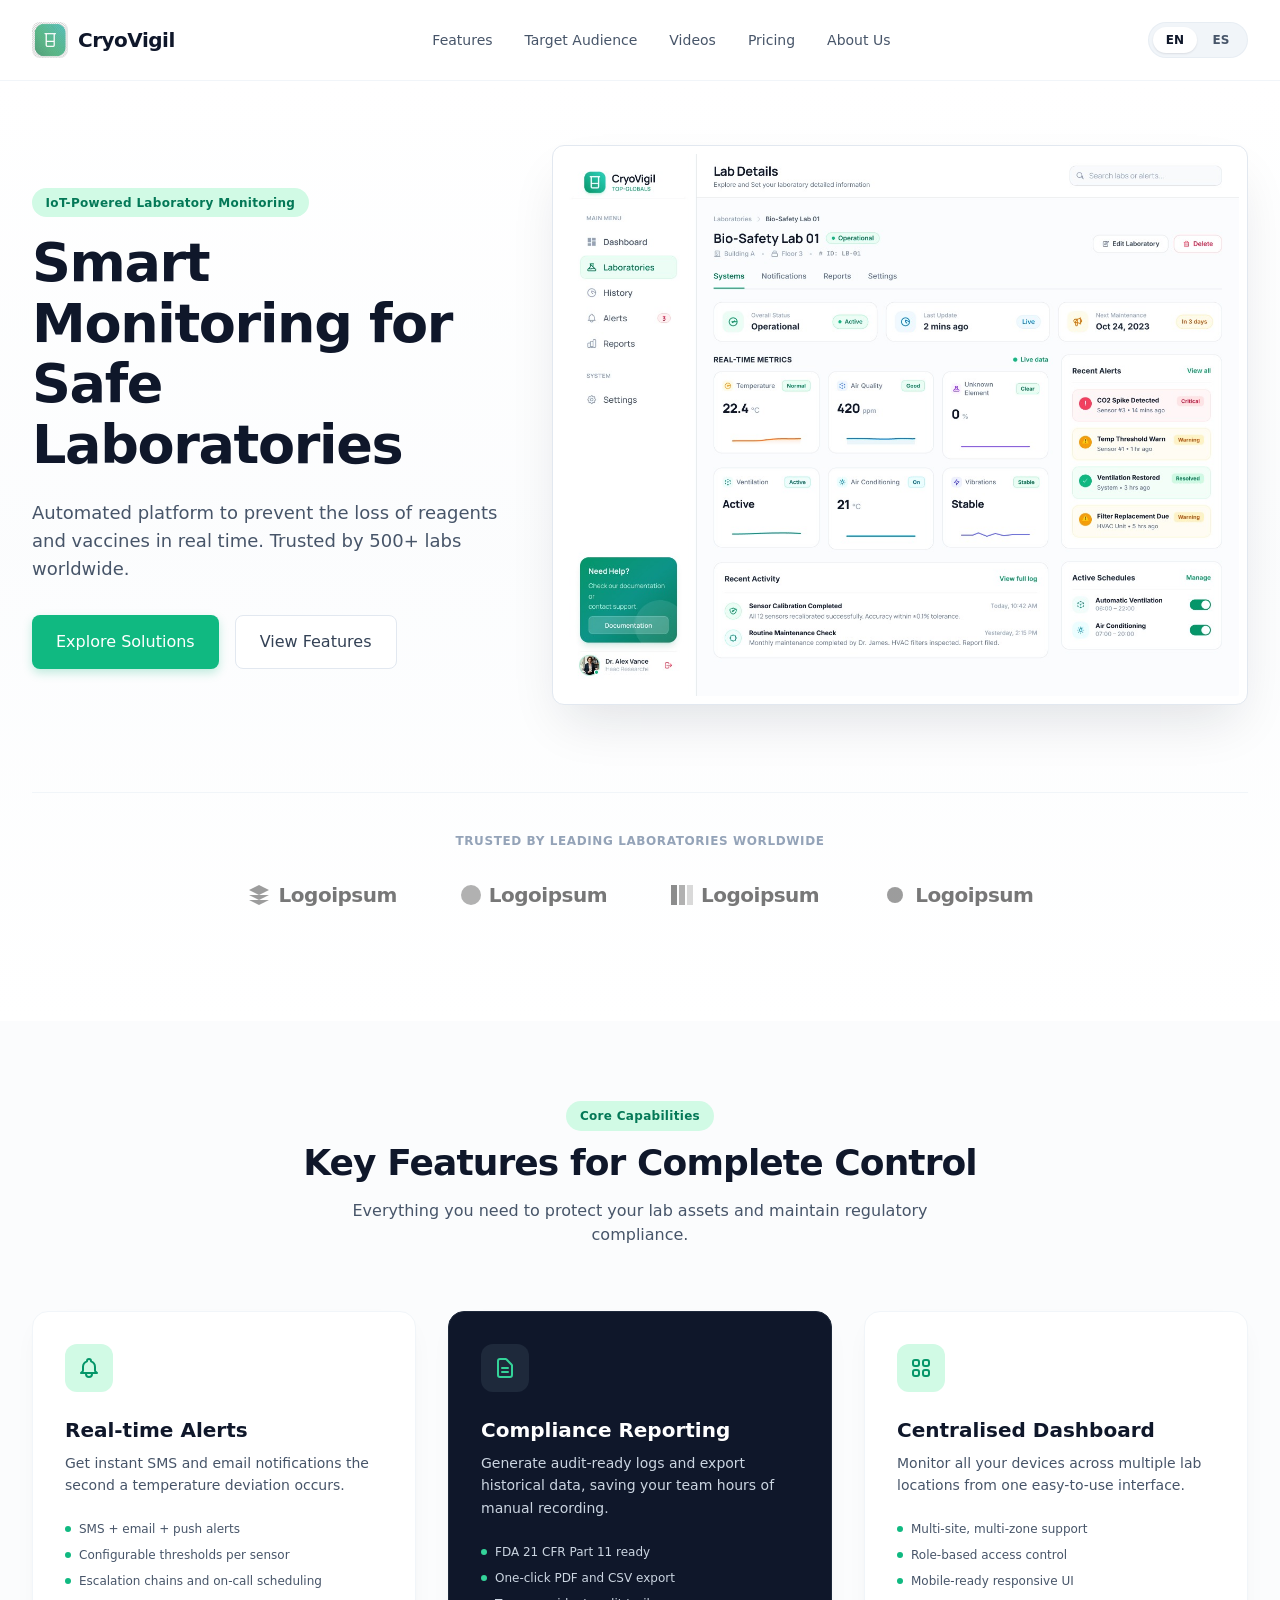
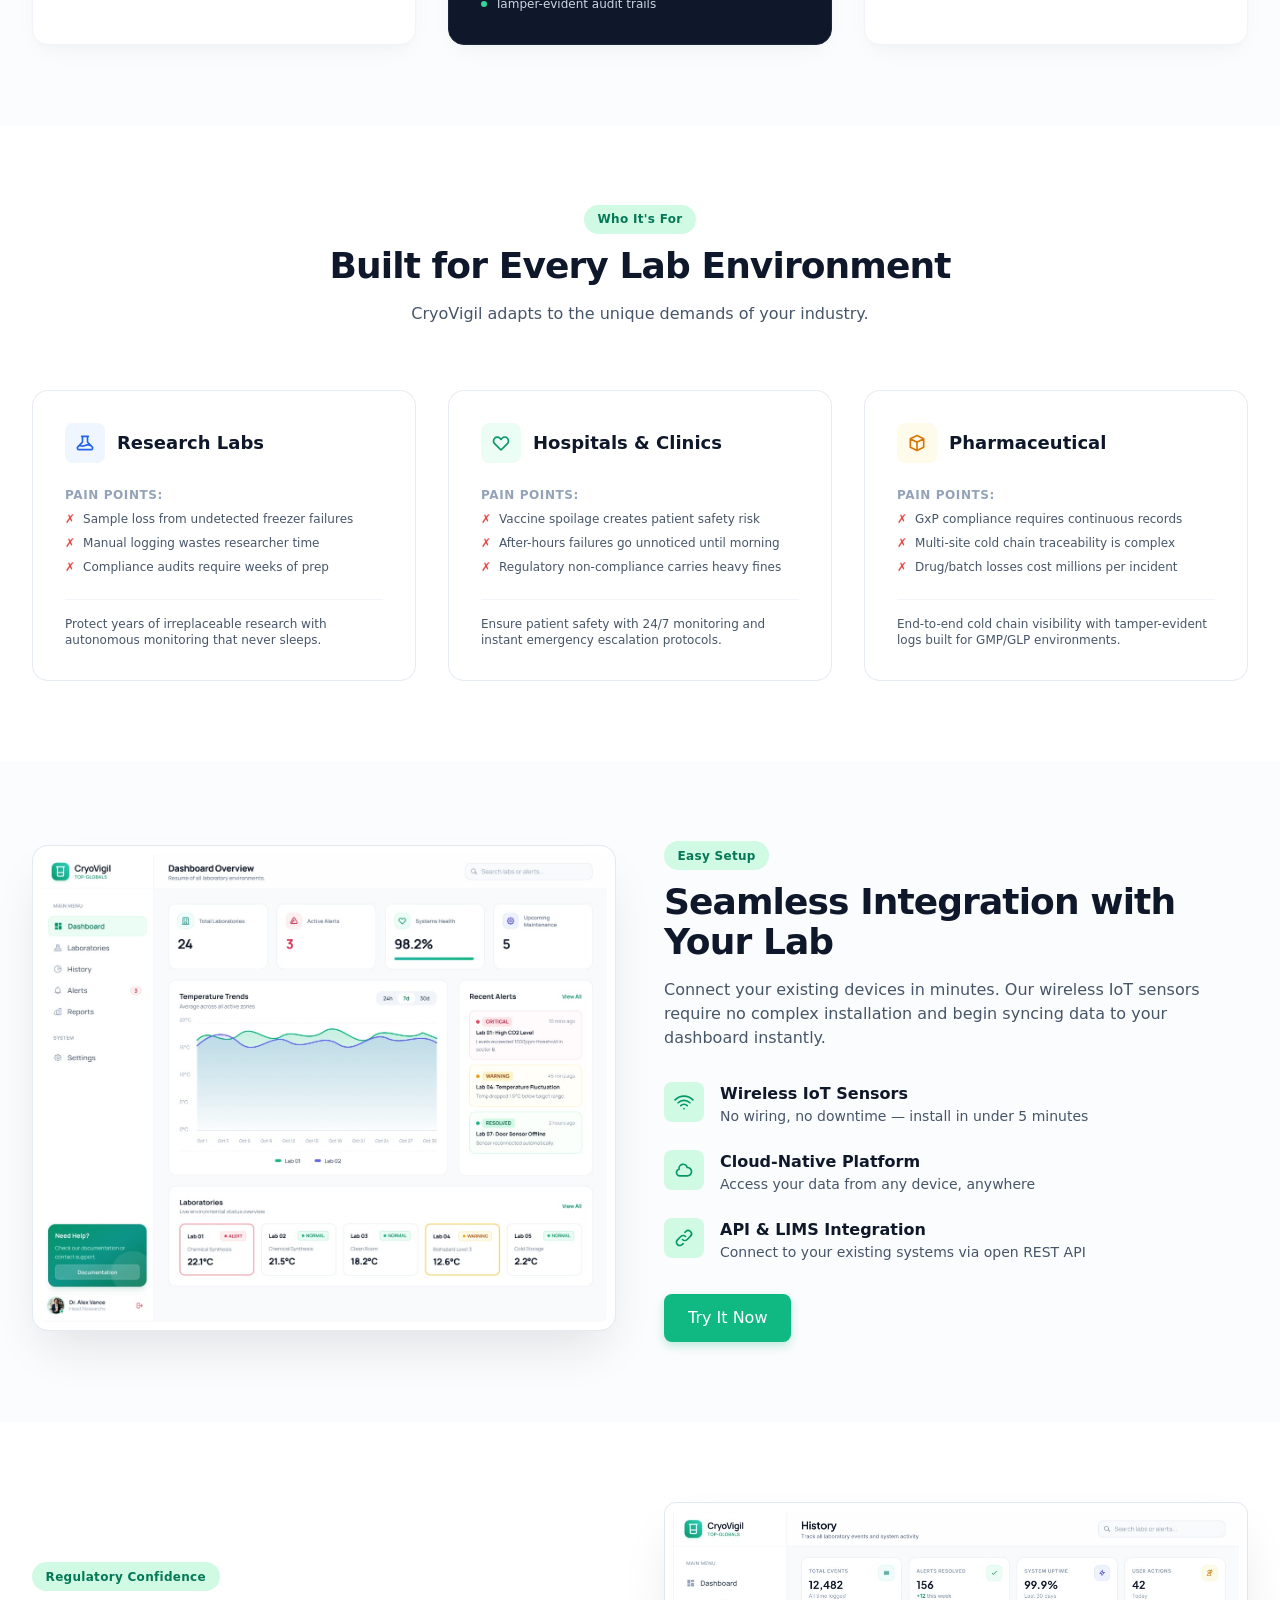
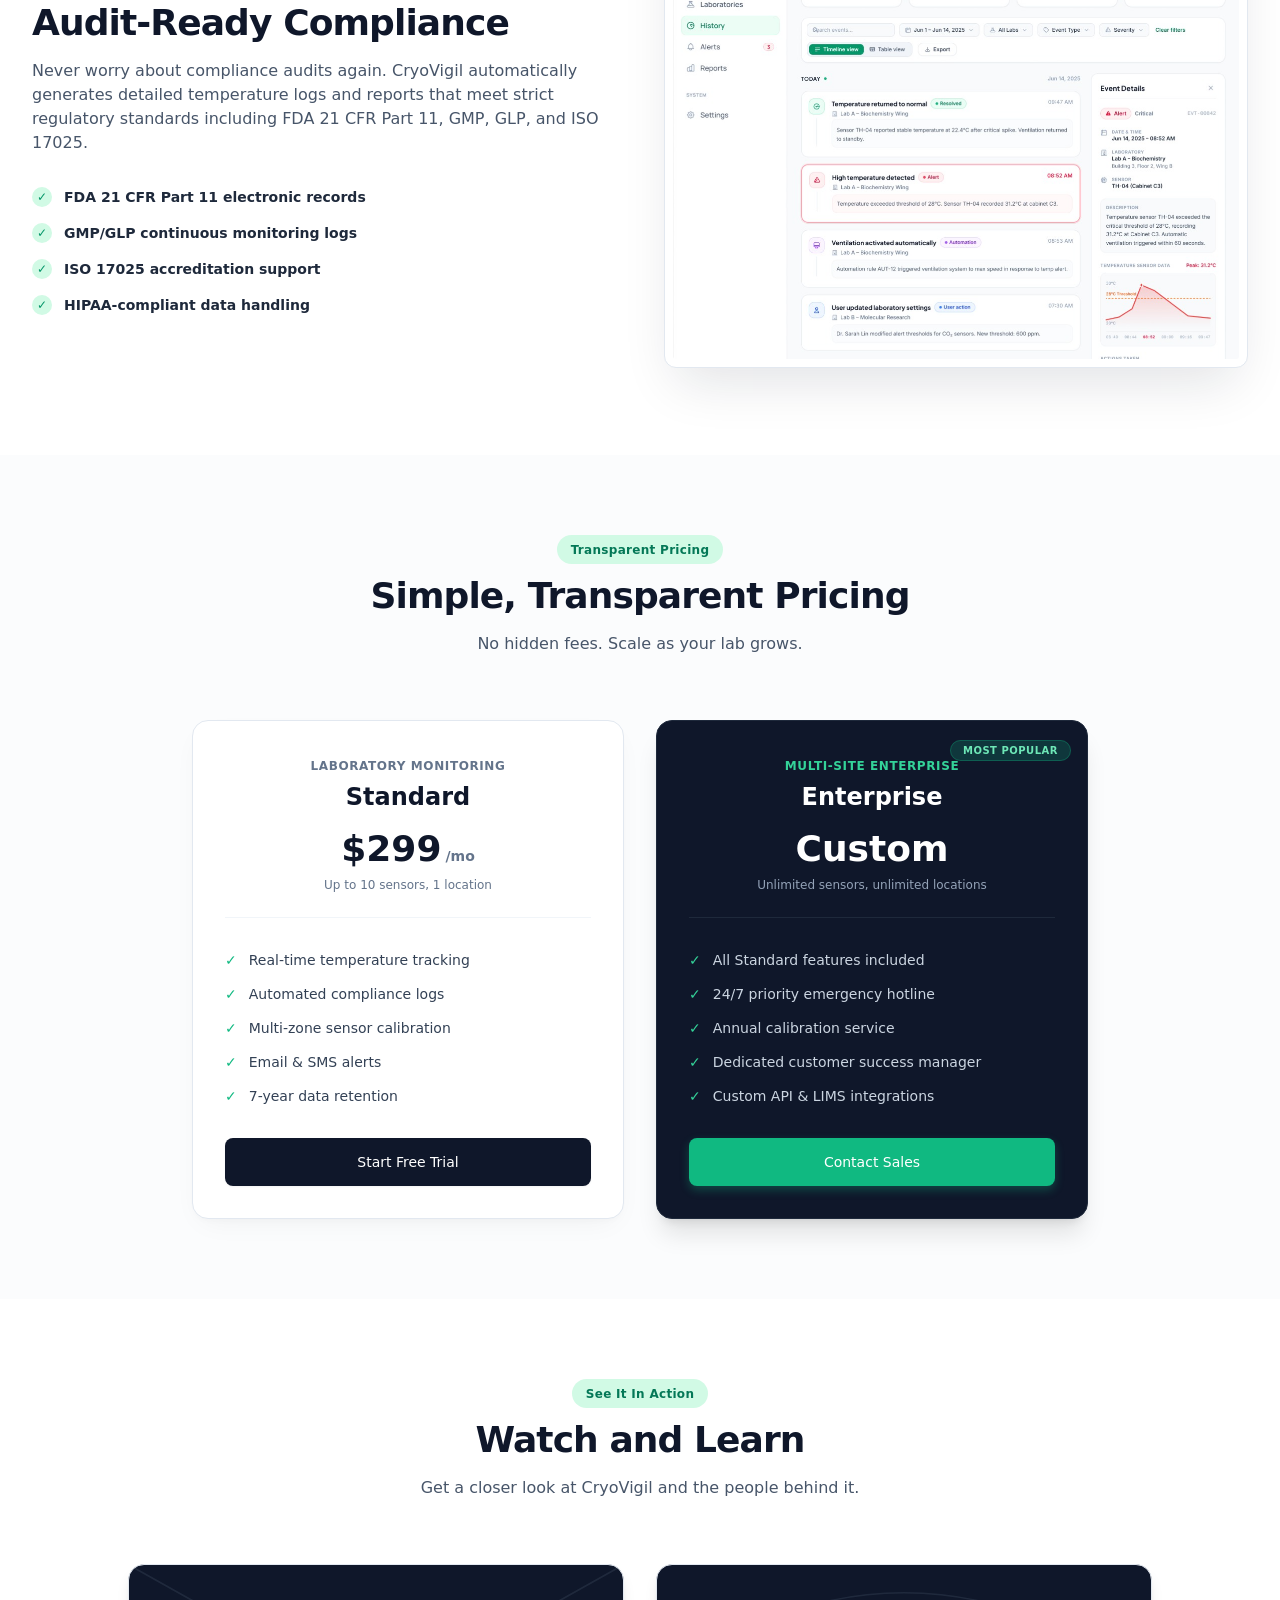
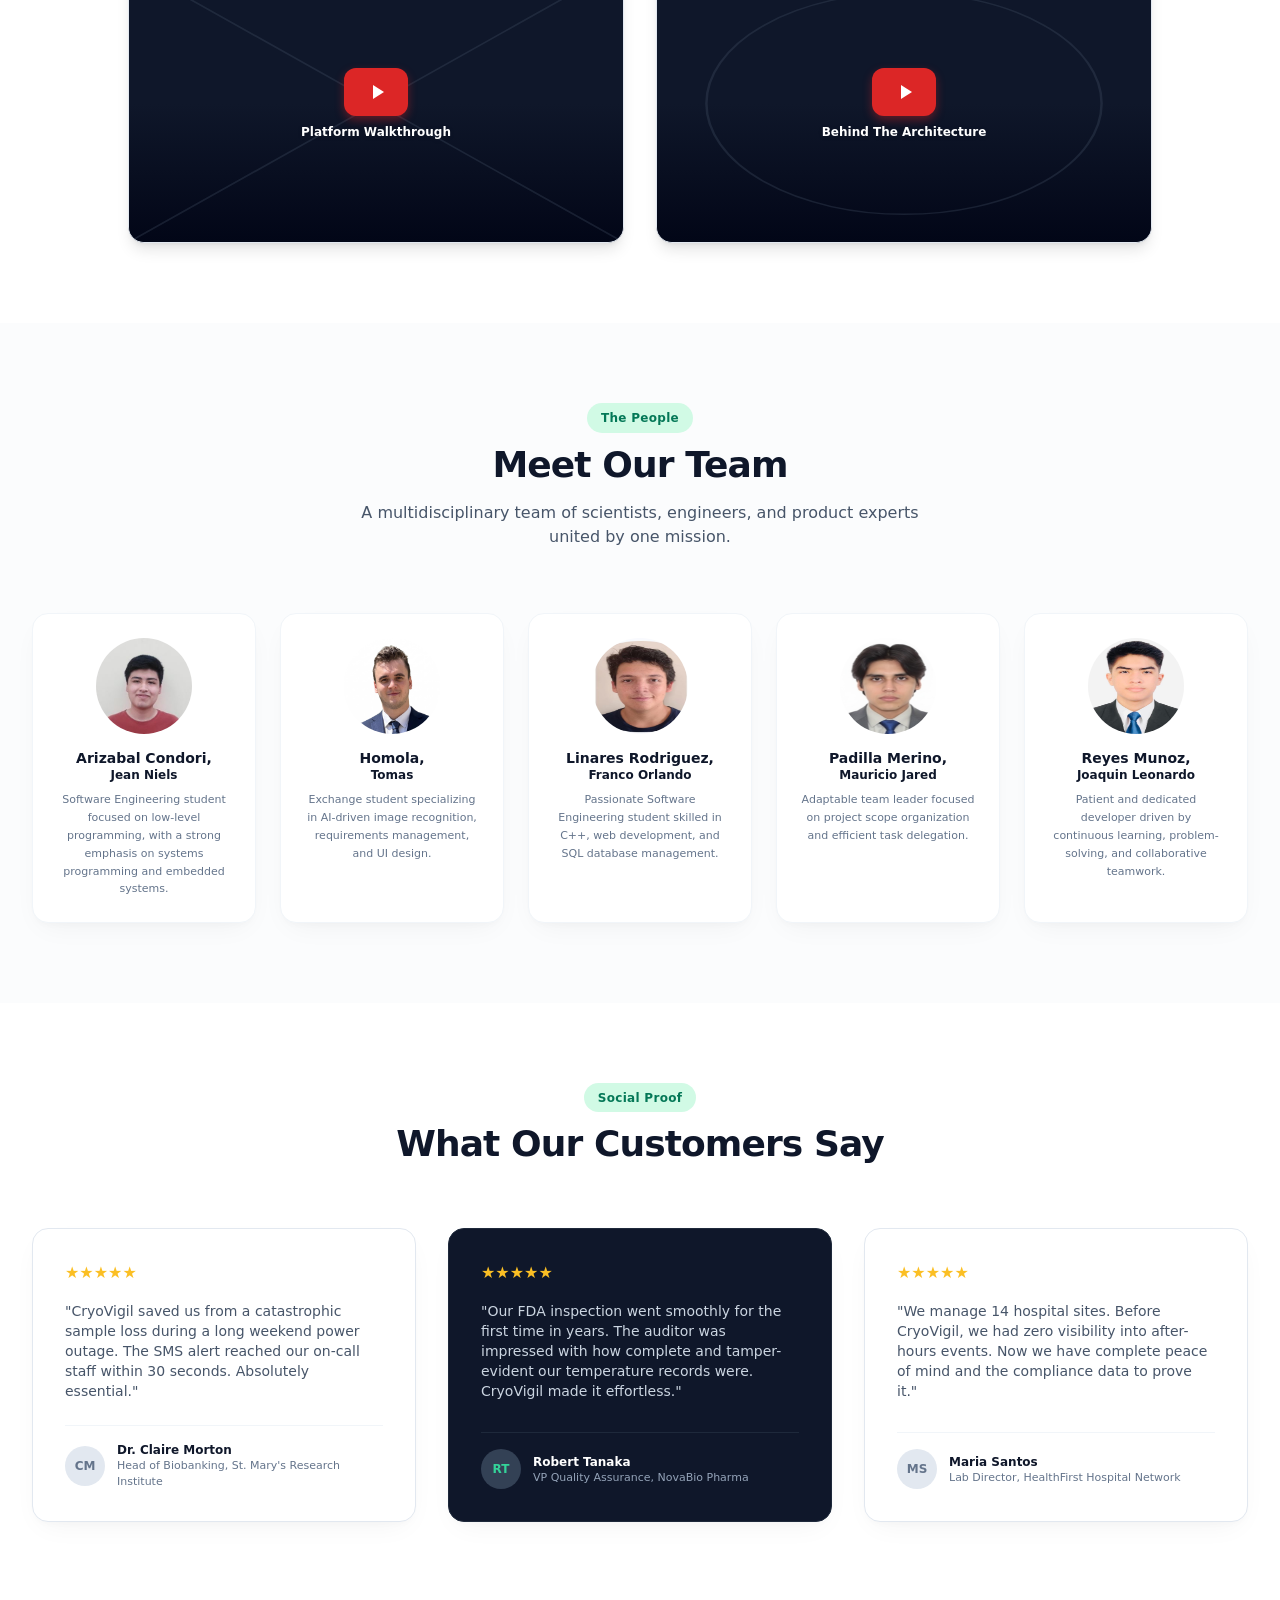
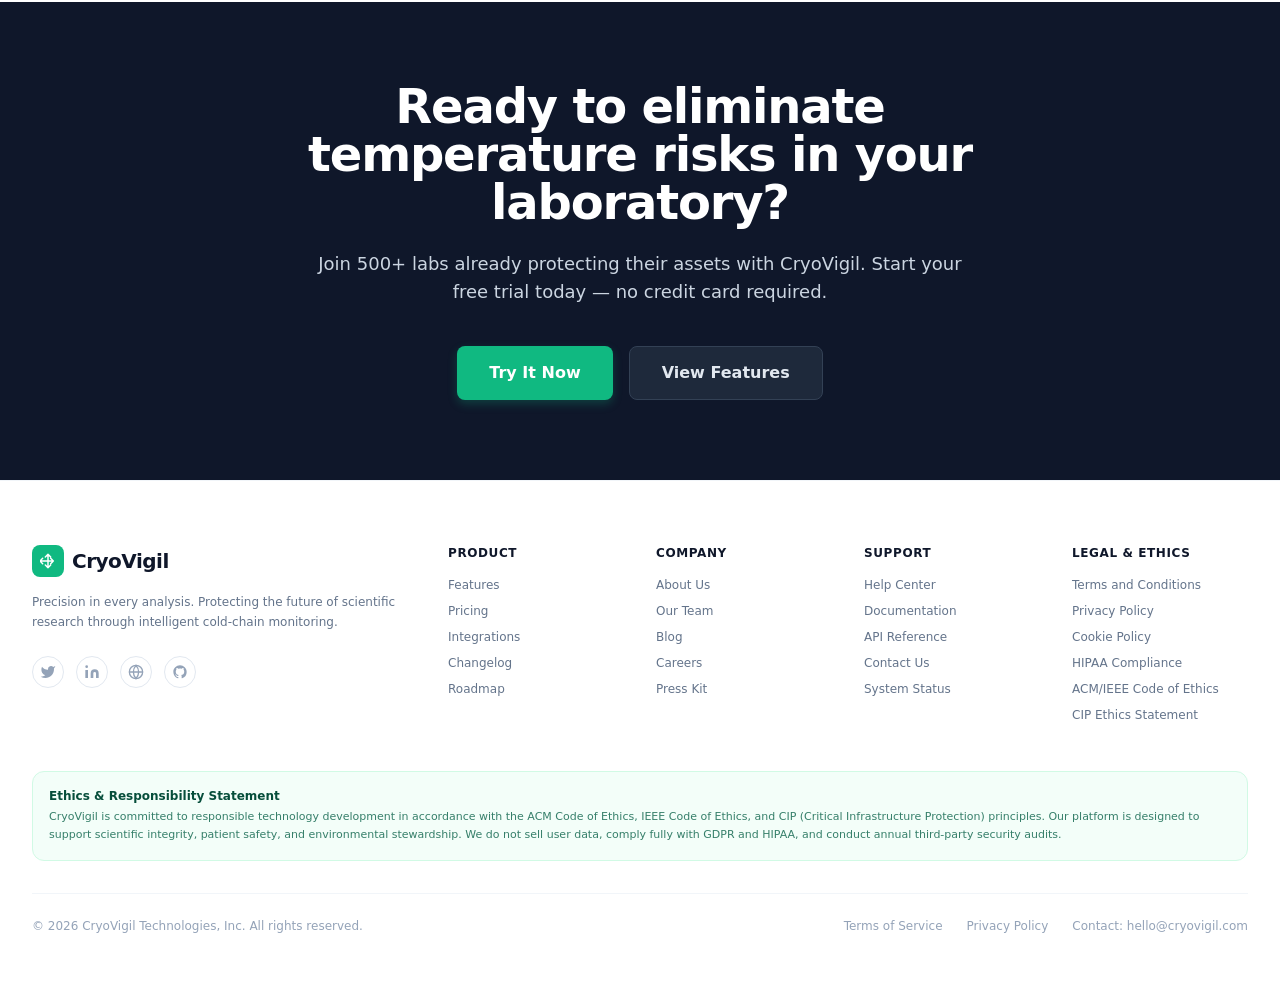
==== index.html @ abe56d68 "feat(i18n): add internationalization" ====
<!doctype html>
<html lang="en">
<head>
  <meta charset="utf-8">
  <meta name="viewport" content="width=device-width, initial-scale=1">
  <meta name="description" content="Automated platform to prevent the loss of reagents and vaccines in real time. Trusted by 500+ laboratories worldwide.">
  <title>CryoVigil | Smart Monitoring for Safe Laboratories</title>
  <link rel="stylesheet" href="css/style.css?v=mobile-carousel-2">
  <script src="js/translations.js" defer></script>
  <script src="js/main.js" defer></script>
</head>
<body class="flex flex-col min-h-screen text-slate-800">
<!-- BEGIN: MainHeader -->
<header class="sticky top-0 z-50 bg-white/95 backdrop-blur-md border-b border-slate-100 transition-all">
<div class="max-w-7xl mx-auto px-4 sm:px-6 lg:px-8 h-20 flex items-center justify-between">
<!-- Brand Logo -->
<a aria-label="CryoVigil Home" data-i18n-aria-label="nav_logo_aria" class="flex items-center gap-2.5 focus:outline-none" href="about:blank" target="_blank" rel="noopener noreferrer">
<img class="w-9 h-9 rounded-lg object-cover" src="assets/img/logo_cryovigil.jpeg" alt="" />
<span class="text-xl font-bold tracking-tight text-slate-900">CryoVigil</span>
</a>
<!-- Desktop Navigation Menu -->
<nav class="hidden md:flex items-center gap-8 text-sm font-medium text-slate-600">
<a class="hover:text-brand-600 transition-colors" href="#features" data-i18n="nav_features">Features</a>
<a class="hover:text-brand-600 transition-colors" href="#target-audience" data-i18n="nav_target_audience">Target Audience</a>
<a class="hover:text-brand-600 transition-colors" href="#videos" data-i18n="nav_videos">Videos</a>
<a class="hover:text-brand-600 transition-colors" href="#pricing" data-i18n="nav_pricing">Pricing</a>
<a class="hover:text-brand-600 transition-colors" href="#about-us" data-i18n="nav_about_us">About Us</a>
</nav>
<!-- Language Toggle & CTA -->
<div class="flex items-center gap-4">
<!-- Language Switcher -->
<div aria-label="Choose language" data-i18n-aria-label="nav_lang_aria" class="language-switcher" role="group">
<button aria-pressed="true" class="language-option" data-language="en" type="button">EN</button>
<button aria-pressed="false" class="language-option" data-language="es" type="button">ES</button>
</div>
<!-- Mobile Menu Trigger -->
<button aria-label="Open navigation" aria-controls="mobile-menu" aria-expanded="false" class="md:hidden p-2 text-slate-600 hover:text-slate-900 focus:outline-none" id="mobile-menu-btn" type="button">
<svg class="w-6 h-6" fill="none" stroke="currentColor" viewbox="0 0 24 24">
<path d="M4 6h16M4 12h16M4 18h16" stroke-linecap="round" stroke-linejoin="round" stroke-width="2"></path>
</svg>
</button>
</div>
</div>
<!-- Mobile Dropdown Navigation -->
<div class="hidden md:hidden border-b border-slate-200 bg-white px-4 pt-2 pb-6 space-y-3" id="mobile-menu">
<a class="block py-2 text-slate-600 font-medium" href="#features" data-i18n="nav_features">Features</a>
<a class="block py-2 text-slate-600 font-medium" href="#target-audience" data-i18n="nav_target_audience">Target Audience</a>
<a class="block py-2 text-slate-600 font-medium" href="#videos" data-i18n="nav_videos">Videos</a>
<a class="block py-2 text-slate-600 font-medium" href="#pricing" data-i18n="nav_pricing">Pricing</a>
<a class="block py-2 text-slate-600 font-medium" href="#about-us" data-i18n="nav_about_us">About Us</a>
</div>
</header>
<!-- END: MainHeader -->
<main class="flex-grow">
<!-- BEGIN: HeroSection -->
<section class="pt-12 pb-20 lg:pt-16 lg:pb-28 overflow-hidden bg-gradient-to-b from-white via-slate-50/50 to-white" data-purpose="hero-section">
<div class="max-w-7xl mx-auto px-4 sm:px-6 lg:px-8">
<div class="grid grid-cols-1 lg:grid-cols-12 gap-12 lg:gap-8 items-center">
<!-- Hero Text Content -->
<div class="lg:col-span-5 text-left">
<div class="inline-block mb-4">
<span class="badge-pill" data-i18n="hero_badge">IoT-Powered Laboratory Monitoring</span>
</div>
<h1 class="text-4xl sm:text-5xl lg:text-[54px] font-extrabold text-slate-900 tracking-tight leading-[1.12] mb-6" data-i18n="hero_title">
              Smart Monitoring for Safe Laboratories
            </h1>
<p class="text-base sm:text-lg text-slate-600 mb-8 max-w-lg leading-relaxed" data-i18n="hero_description">
              Automated platform to prevent the loss of reagents and vaccines in real time. Trusted by 500+ labs worldwide.
            </p>
<div class="flex flex-col sm:flex-row gap-4">
<a class="inline-flex justify-center items-center px-6 py-3.5 rounded-lg bg-brand-500 text-white font-medium hover:bg-brand-600 transition-colors shadow-sm shadow-brand-500/25" href="#pricing" data-i18n="hero_cta_explore">
                Explore Solutions
              </a>
<a class="inline-flex justify-center items-center px-6 py-3.5 rounded-lg border border-slate-200 bg-white text-slate-700 font-medium hover:bg-slate-50 transition-colors" href="#features" data-i18n="hero_cta_features">
                View Features
              </a>
</div>
</div>
<!-- Hero UI Mockup Illustration -->
<div class="lg:col-span-7 relative">
  <img
    src="assets/img/lab_details.jpeg"
    alt="Laboratory monitoring dashboard" data-i18n-alt="hero_img_alt"
    class="w-full max-w-[760px] rounded-xl border border-slate-200 bg-white p-2 shadow-mockup"
  />
</div>
</div>
<!-- Trusted Logos Bar -->
<div class="mt-20 pt-10 border-t border-slate-100 text-center">
<p class="text-xs font-semibold uppercase tracking-wider text-slate-400 mb-8" data-i18n="hero_trusted">
            Trusted by leading laboratories worldwide
          </p>
<div class="flex flex-wrap items-center justify-center gap-8 md:gap-16 opacity-70 grayscale hover:grayscale-0 transition-all">
<!-- Logo 1 -->
<div class="flex items-center gap-2 font-bold text-slate-700 text-xl tracking-tight">
<svg class="w-6 h-6 text-brand-600" fill="currentColor" viewbox="0 0 24 24"><path d="M12 2L2 7l10 5 10-5-10-5zM2 17l10 5 10-5M2 12l10 5 10-5"></path></svg>
<span>Logoipsum</span>
</div>
<!-- Logo 2 -->
<div class="flex items-center gap-2 font-bold text-slate-700 text-xl tracking-tight">
<div class="w-5 h-5 rounded-full bg-brand-500"></div>
<span>Logoipsum</span>
</div>
<!-- Logo 3 -->
<div class="flex items-center gap-2 font-bold text-slate-700 text-xl tracking-tight">
<div class="flex gap-0.5">
<span class="w-1.5 h-5 bg-brand-700"></span>
<span class="w-1.5 h-5 bg-brand-500"></span>
<span class="w-1.5 h-5 bg-brand-300"></span>
</div>
<span>Logoipsum</span>
</div>
<!-- Logo 4 -->
<div class="flex items-center gap-2 font-bold text-slate-700 text-xl tracking-tight">
<svg class="w-6 h-6 text-brand-600" fill="currentColor" viewbox="0 0 24 24"><circle cx="12" cy="12" r="8"></circle></svg>
<span>Logoipsum</span>
</div>
</div>
</div>
</div>
</section>
<!-- END: HeroSection -->
<!-- BEGIN: CoreCapabilitiesSection -->
<section class="py-20 bg-slate-50/50 mobile-carousel-section" data-purpose="core-capabilities" id="features">
<div class="max-w-7xl mx-auto px-4 sm:px-6 lg:px-8 text-center">
<span class="badge-pill mb-3" data-i18n="features_badge">Core Capabilities</span>
<h2 class="text-3xl sm:text-4xl font-bold text-slate-900 tracking-tight mb-4" data-i18n="features_title">
          Key Features for Complete Control
        </h2>
<p class="text-slate-600 max-w-2xl mx-auto mb-16 text-sm sm:text-base mobile-section-intro" data-i18n="features_subtitle">
          Everything you need to protect your lab assets and maintain regulatory compliance.
        </p>
<p class="mobile-swipe-hint" data-i18n="features_swipe" data-i18n-html="true">Swipe to explore <span aria-hidden="true">→</span></p>
<!-- Feature Cards -->
<div aria-label="Key features" class="grid grid-cols-1 md:grid-cols-3 gap-8 text-left mobile-carousel" role="region" tabindex="0">
<!-- Feature 1: Real-time Alerts -->
<div class="bg-white p-8 rounded-2xl border border-slate-100 shadow-soft hover:shadow-md transition-shadow">
<div class="w-12 h-12 rounded-xl bg-brand-100 flex items-center justify-center text-brand-600 mb-6">
<svg class="w-6 h-6" fill="none" stroke="currentColor" stroke-width="2" viewbox="0 0 24 24">
<path d="M15 17h5l-1.405-1.405A2.032 2.032 0 0118 14.158V11a6.002 6.002 0 00-4-5.659V5a2 2 0 10-4 0v.341C7.67 6.165 6 8.388 6 11v3.159c0 .538-.214 1.055-.595 1.436L4 17h5m6 0v1a3 3 0 11-6 0v-1m6 0H9" stroke-linecap="round" stroke-linejoin="round"></path>
</svg>
</div>
<h3 class="text-xl font-bold text-slate-900 mb-2" data-i18n="features_card1_title">Real-time Alerts</h3>
<p class="text-slate-600 text-sm leading-relaxed mb-6" data-i18n="features_card1_desc">
              Get instant SMS and email notifications the second a temperature deviation occurs.
            </p>
<ul class="space-y-2.5 text-xs text-slate-600 font-medium">
<li class="flex items-center gap-2">
                <span class="w-1.5 h-1.5 rounded-full bg-brand-500"></span>
                <span data-i18n="features_card1_item1">SMS + email + push alerts</span>
              </li>
<li class="flex items-center gap-2">
                <span class="w-1.5 h-1.5 rounded-full bg-brand-500"></span>
                <span data-i18n="features_card1_item2">Configurable thresholds per sensor</span>
              </li>
<li class="flex items-center gap-2">
                <span class="w-1.5 h-1.5 rounded-full bg-brand-500"></span>
                <span data-i18n="features_card1_item3">Escalation chains and on-call scheduling</span>
              </li>
</ul>
</div>
<!-- Feature 2: Compliance Reporting -->
<div class="bg-navy-900 text-white p-8 rounded-2xl border border-navy-800 shadow-soft relative overflow-hidden">
<div class="w-12 h-12 rounded-xl bg-slate-800 text-brand-400 flex items-center justify-center mb-6">
<svg class="w-6 h-6" fill="none" stroke="currentColor" stroke-width="2" viewbox="0 0 24 24">
<path d="M9 12h6m-6 4h6m2 5H7a2 2 0 01-2-2V5a2 2 0 012-2h5.586a1 1 0 01.707.293l5.414 5.414a1 1 0 01.293.707V19a2 2 0 01-2 2z" stroke-linecap="round" stroke-linejoin="round"></path>
</svg>
</div>
<h3 class="text-xl font-bold mb-2" data-i18n="features_card2_title">Compliance Reporting</h3>
<p class="text-slate-300 text-sm leading-relaxed mb-6" data-i18n="features_card2_desc">
              Generate audit-ready logs and export historical data, saving your team hours of manual recording.
            </p>
<ul class="space-y-2.5 text-xs text-slate-300 font-medium">
<li class="flex items-center gap-2">
                <span class="w-1.5 h-1.5 rounded-full bg-brand-400"></span>
                <span data-i18n="features_card2_item1">FDA 21 CFR Part 11 ready</span>
              </li>
<li class="flex items-center gap-2">
                <span class="w-1.5 h-1.5 rounded-full bg-brand-400"></span>
                <span data-i18n="features_card2_item2">One-click PDF and CSV export</span>
              </li>
<li class="flex items-center gap-2">
                <span class="w-1.5 h-1.5 rounded-full bg-brand-400"></span>
                <span data-i18n="features_card2_item3">Tamper-evident audit trails</span>
              </li>
</ul>
</div>
<!-- Feature 3: Centralised Dashboard -->
<div class="bg-white p-8 rounded-2xl border border-slate-100 shadow-soft hover:shadow-md transition-shadow">
<div class="w-12 h-12 rounded-xl bg-brand-100 flex items-center justify-center text-brand-600 mb-6">
<svg class="w-6 h-6" fill="none" stroke="currentColor" stroke-width="2" viewbox="0 0 24 24">
<path d="M4 6a2 2 0 012-2h2a2 2 0 012 2v2a2 2 0 01-2 2H6a2 2 0 01-2-2V6zM14 6a2 2 0 012-2h2a2 2 0 012 2v2a2 2 0 01-2 2h-2a2 2 0 01-2-2V6zM4 16a2 2 0 012-2h2a2 2 0 012 2v2a2 2 0 01-2 2H6a2 2 0 01-2-2v-2zM14 16a2 2 0 012-2h2a2 2 0 012 2v2a2 2 0 01-2 2h-2a2 2 0 01-2-2v-2z" stroke-linecap="round" stroke-linejoin="round"></path>
</svg>
</div>
<h3 class="text-xl font-bold text-slate-900 mb-2" data-i18n="features_card3_title">Centralised Dashboard</h3>
<p class="text-slate-600 text-sm leading-relaxed mb-6" data-i18n="features_card3_desc">
              Monitor all your devices across multiple lab locations from one easy-to-use interface.
            </p>
<ul class="space-y-2.5 text-xs text-slate-600 font-medium">
<li class="flex items-center gap-2">
                <span class="w-1.5 h-1.5 rounded-full bg-brand-500"></span>
                <span data-i18n="features_card3_item1">Multi-site, multi-zone support</span>
              </li>
<li class="flex items-center gap-2">
                <span class="w-1.5 h-1.5 rounded-full bg-brand-500"></span>
                <span data-i18n="features_card3_item2">Role-based access control</span>
              </li>
<li class="flex items-center gap-2">
                <span class="w-1.5 h-1.5 rounded-full bg-brand-500"></span>
                <span data-i18n="features_card3_item3">Mobile-ready responsive UI</span>
              </li>
</ul>
</div>
</div>
</div>
</section>
<!-- END: CoreCapabilitiesSection -->
<!-- BEGIN: LabEnvironmentSection -->
<section class="py-20 bg-white mobile-carousel-section" data-purpose="lab-environments" id="target-audience">
<div class="max-w-7xl mx-auto px-4 sm:px-6 lg:px-8 text-center">
<span class="badge-pill mb-3" data-i18n="audience_badge">Who It's For</span>
<h2 class="text-3xl sm:text-4xl font-bold text-slate-900 tracking-tight mb-4" data-i18n="audience_title">
          Built for Every Lab Environment
        </h2>
<p class="text-slate-600 max-w-xl mx-auto mb-16 text-sm sm:text-base mobile-section-intro" data-i18n="audience_subtitle">
          CryoVigil adapts to the unique demands of your industry.
        </p>
<p class="mobile-swipe-hint" data-i18n="audience_swipe" data-i18n-html="true">Swipe to explore <span aria-hidden="true">→</span></p>
<!-- Segment Cards -->
<div aria-label="Laboratory types" class="grid grid-cols-1 md:grid-cols-3 gap-8 text-left mobile-carousel" role="region" tabindex="0">
<!-- Environment 1: Research Labs -->
<div class="p-8 rounded-2xl border border-slate-200/80 bg-white hover:border-brand-400 transition-colors">
<div class="flex items-center gap-3 mb-6">
<div class="w-10 h-10 rounded-lg bg-blue-50 text-blue-600 flex items-center justify-center">
<svg class="w-5 h-5" fill="none" stroke="currentColor" stroke-width="2" viewbox="0 0 24 24">
<path d="M19.428 15.428a2 2 0 00-1.022-.547l-2.387-.477a6 6 0 00-3.86.517l-.318.158a6 6 0 01-3.86.517L6.05 15.21a2 2 0 00-1.806.547M8 4h8l-1 1v5.172a2 2 0 00.586 1.414l5 5c1.26 1.26.367 3.414-1.415 3.414H4.828c-1.782 0-2.674-2.154-1.414-3.414l5-5A2 2 0 009 10.172V5L8 4z" stroke-linecap="round" stroke-linejoin="round"></path>
</svg>
</div>
<h3 class="text-lg font-bold text-slate-900" data-i18n="audience_card1_title">Research Labs</h3>
</div>
<p class="text-xs font-semibold uppercase text-slate-400 tracking-wider mb-2" data-i18n="audience_card1_pain_label">Pain Points:</p>
<ul class="space-y-2 mb-6 text-xs text-slate-600">
<li class="flex items-start gap-2">
<span class="text-red-500 font-bold">✗</span>
<span data-i18n="audience_card1_pain1">Sample loss from undetected freezer failures</span>
</li>
<li class="flex items-start gap-2">
<span class="text-red-500 font-bold">✗</span>
<span data-i18n="audience_card1_pain2">Manual logging wastes researcher time</span>
</li>
<li class="flex items-start gap-2">
<span class="text-red-500 font-bold">✗</span>
<span data-i18n="audience_card1_pain3">Compliance audits require weeks of prep</span>
</li>
</ul>
<div class="pt-4 border-t border-slate-100 text-xs text-slate-600 font-medium" data-i18n="audience_card1_footer">
              Protect years of irreplaceable research with autonomous monitoring that never sleeps.
            </div>
</div>
<!-- Environment 2: Hospitals & Clinics -->
<div class="p-8 rounded-2xl border border-slate-200/80 bg-white hover:border-brand-400 transition-colors">
<div class="flex items-center gap-3 mb-6">
<div class="w-10 h-10 rounded-lg bg-emerald-50 text-emerald-600 flex items-center justify-center">
<svg class="w-5 h-5" fill="none" stroke="currentColor" stroke-width="2" viewbox="0 0 24 24">
<path d="M4.318 6.318a4.5 4.5 0 000 6.364L12 20.364l7.682-7.682a4.5 4.5 0 00-6.364-6.364L12 7.636l-1.318-1.318a4.5 4.5 0 00-6.364 0z" stroke-linecap="round" stroke-linejoin="round"></path>
</svg>
</div>
<h3 class="text-lg font-bold text-slate-900" data-i18n="audience_card2_title">Hospitals &amp; Clinics</h3>
</div>
<p class="text-xs font-semibold uppercase text-slate-400 tracking-wider mb-2" data-i18n="audience_card2_pain_label">Pain Points:</p>
<ul class="space-y-2 mb-6 text-xs text-slate-600">
<li class="flex items-start gap-2">
<span class="text-red-500 font-bold">✗</span>
<span data-i18n="audience_card2_pain1">Vaccine spoilage creates patient safety risk</span>
</li>
<li class="flex items-start gap-2">
<span class="text-red-500 font-bold">✗</span>
<span data-i18n="audience_card2_pain2">After-hours failures go unnoticed until morning</span>
</li>
<li class="flex items-start gap-2">
<span class="text-red-500 font-bold">✗</span>
<span data-i18n="audience_card2_pain3">Regulatory non-compliance carries heavy fines</span>
</li>
</ul>
<div class="pt-4 border-t border-slate-100 text-xs text-slate-600 font-medium" data-i18n="audience_card2_footer">
              Ensure patient safety with 24/7 monitoring and instant emergency escalation protocols.
            </div>
</div>
<!-- Environment 3: Pharmaceutical -->
<div class="p-8 rounded-2xl border border-slate-200/80 bg-white hover:border-brand-400 transition-colors">
<div class="flex items-center gap-3 mb-6">
<div class="w-10 h-10 rounded-lg bg-amber-50 text-amber-600 flex items-center justify-center">
<svg class="w-5 h-5" fill="none" stroke="currentColor" stroke-width="2" viewbox="0 0 24 24">
<path d="M20 7l-8-4-8 4m16 0l-8 4m8-4v10l-8 4m0-10L4 7m8 4v10M4 7v10l8 4" stroke-linecap="round" stroke-linejoin="round"></path>
</svg>
</div>
<h3 class="text-lg font-bold text-slate-900" data-i18n="audience_card3_title">Pharmaceutical</h3>
</div>
<p class="text-xs font-semibold uppercase text-slate-400 tracking-wider mb-2" data-i18n="audience_card3_pain_label">Pain Points:</p>
<ul class="space-y-2 mb-6 text-xs text-slate-600">
<li class="flex items-start gap-2">
<span class="text-red-500 font-bold">✗</span>
<span data-i18n="audience_card3_pain1">GxP compliance requires continuous records</span>
</li>
<li class="flex items-start gap-2">
<span class="text-red-500 font-bold">✗</span>
<span data-i18n="audience_card3_pain2">Multi-site cold chain traceability is complex</span>
</li>
<li class="flex items-start gap-2">
<span class="text-red-500 font-bold">✗</span>
<span data-i18n="audience_card3_pain3">Drug/batch losses cost millions per incident</span>
</li>
</ul>
<div class="pt-4 border-t border-slate-100 text-xs text-slate-600 font-medium" data-i18n="audience_card3_footer">
              End-to-end cold chain visibility with tamper-evident logs built for GMP/GLP environments.
            </div>
</div>
</div>
</div>
</section>
<!-- END: LabEnvironmentSection -->
<!-- BEGIN: IntegrationSection -->
<section class="py-20 bg-slate-50/50 overflow-hidden" data-purpose="integration-overview">
<div class="max-w-7xl mx-auto px-4 sm:px-6 lg:px-8">
<div class="grid grid-cols-1 lg:grid-cols-12 gap-12 items-center">
<!-- Dashboard Overview Image -->
<div class="lg:col-span-6">
  <img
    src="assets/img/dashboard_overview.jpeg"
    alt="Dashboard overview" data-i18n-alt="integration_img_alt"
    class="w-full max-w-[640px] rounded-2xl border border-slate-200/90 bg-white p-2 shadow-mockup"
  />
</div>
<!-- Feature Description Points -->
<div class="lg:col-span-6">
<span class="badge-pill mb-3" data-i18n="integration_badge">Easy Setup</span>
<h2 class="text-3xl sm:text-4xl font-bold text-slate-900 tracking-tight mb-4" data-i18n="integration_title">
              Seamless Integration with Your Lab
            </h2>
<p class="text-slate-600 mb-8 text-sm sm:text-base leading-relaxed" data-i18n="integration_description">
              Connect your existing devices in minutes. Our wireless IoT sensors require no complex installation and begin syncing data to your dashboard instantly.
            </p>
<div class="space-y-6 mb-8">
<div class="flex items-start gap-4">
<div class="w-10 h-10 rounded-lg bg-brand-100 text-brand-600 flex-shrink-0 flex items-center justify-center">
<svg class="w-5 h-5" fill="none" stroke="currentColor" stroke-width="2" viewbox="0 0 24 24">
<path d="M8.111 16.404a5.5 5.5 0 017.778 0M12 20h.01m-7.08-7.071c3.904-3.905 10.236-3.905 14.141 0M1.394 9.393c5.857-5.857 15.355-5.857 21.213 0" stroke-linecap="round" stroke-linejoin="round"></path>
</svg>
</div>
<div>
<h3 class="text-base font-bold text-slate-900" data-i18n="integration_item1_title">Wireless IoT Sensors</h3>
<p class="text-xs sm:text-sm text-slate-600" data-i18n="integration_item1_desc">No wiring, no downtime — install in under 5 minutes</p>
</div>
</div>
<div class="flex items-start gap-4">
<div class="w-10 h-10 rounded-lg bg-brand-100 text-brand-600 flex-shrink-0 flex items-center justify-center">
<svg class="w-5 h-5" fill="none" stroke="currentColor" stroke-width="2" viewbox="0 0 24 24">
<path d="M3 15a4 4 0 004 4h9a5 5 0 10-.1-9.999 5.002 5.002 0 00-9.78 2.096A4.001 4.001 0 003 15z" stroke-linecap="round" stroke-linejoin="round"></path>
</svg>
</div>
<div>
<h3 class="text-base font-bold text-slate-900" data-i18n="integration_item2_title">Cloud-Native Platform</h3>
<p class="text-xs sm:text-sm text-slate-600" data-i18n="integration_item2_desc">Access your data from any device, anywhere</p>
</div>
</div>
<div class="flex items-start gap-4">
<div class="w-10 h-10 rounded-lg bg-brand-100 text-brand-600 flex-shrink-0 flex items-center justify-center">
<svg class="w-5 h-5" fill="none" stroke="currentColor" stroke-width="2" viewbox="0 0 24 24">
<path d="M13.828 10.172a4 4 0 00-5.656 0l-4 4a4 4 0 105.656 5.656l1.102-1.101m-.758-4.899a4 4 0 005.656 0l4-4a4 4 0 00-5.656-5.656l-1.1 1.1" stroke-linecap="round" stroke-linejoin="round"></path>
</svg>
</div>
<div>
<h3 class="text-base font-bold text-slate-900" data-i18n="integration_item3_title">API &amp; LIMS Integration</h3>
<p class="text-xs sm:text-sm text-slate-600" data-i18n="integration_item3_desc">Connect to your existing systems via open REST API</p>
</div>
</div>
</div>
<a class="inline-flex justify-center items-center px-6 py-3 rounded-lg bg-brand-500 text-white font-medium hover:bg-brand-600 transition-colors shadow-sm shadow-brand-500/25" href="#pricing" data-i18n="integration_cta">
              Try It Now
            </a>
</div>
</div>
</div>
</section>
<!-- END: IntegrationSection -->
<!-- BEGIN: ComplianceSection -->
<section class="py-20 bg-white" data-purpose="audit-compliance">
<div class="max-w-7xl mx-auto px-4 sm:px-6 lg:px-8">
<div class="grid grid-cols-1 lg:grid-cols-12 gap-12 items-center">
<!-- Compliance Left Info -->
<div class="lg:col-span-6">
<span class="badge-pill mb-3" data-i18n="compliance_badge">Regulatory Confidence</span>
<h2 class="text-3xl sm:text-4xl font-bold text-slate-900 tracking-tight mb-4" data-i18n="compliance_title">
              Audit-Ready Compliance
            </h2>
<p class="text-slate-600 mb-8 text-sm sm:text-base leading-relaxed" data-i18n="compliance_description">
              Never worry about compliance audits again. CryoVigil automatically generates detailed temperature logs and reports that meet strict regulatory standards including FDA 21 CFR Part 11, GMP, GLP, and ISO 17025.
            </p>
<ul class="space-y-4">
<li class="flex items-center gap-3">
<span class="w-5 h-5 rounded-full bg-emerald-100 text-emerald-600 flex items-center justify-center text-xs font-bold">✓</span>
<span class="text-sm font-semibold text-slate-800" data-i18n="compliance_item1">FDA 21 CFR Part 11 electronic records</span>
</li>
<li class="flex items-center gap-3">
<span class="w-5 h-5 rounded-full bg-emerald-100 text-emerald-600 flex items-center justify-center text-xs font-bold">✓</span>
<span class="text-sm font-semibold text-slate-800" data-i18n="compliance_item2">GMP/GLP continuous monitoring logs</span>
</li>
<li class="flex items-center gap-3">
<span class="w-5 h-5 rounded-full bg-emerald-100 text-emerald-600 flex items-center justify-center text-xs font-bold">✓</span>
<span class="text-sm font-semibold text-slate-800" data-i18n="compliance_item3">ISO 17025 accreditation support</span>
</li>
<li class="flex items-center gap-3">
<span class="w-5 h-5 rounded-full bg-emerald-100 text-emerald-600 flex items-center justify-center text-xs font-bold">✓</span>
<span class="text-sm font-semibold text-slate-800" data-i18n="compliance_item4">HIPAA-compliant data handling</span>
</li>
</ul>
</div>
<!-- Compliance Audit Image -->
<div class="lg:col-span-6">
  <img
    src="assets/img/logs_image.png"
    alt="Compliance audit and logs overview" data-i18n-alt="compliance_img_alt"
    class="w-full max-w-[640px] rounded-xl border border-slate-200 bg-white p-2 shadow-mockup"
  />
</div>
</div>
</div>
</section>
<!-- END: ComplianceSection -->
<!-- BEGIN: PricingSection -->
<section class="py-20 bg-slate-50/50 mobile-carousel-section" data-purpose="pricing-plans" id="pricing">
<div class="max-w-7xl mx-auto px-4 sm:px-6 lg:px-8 text-center">
<span class="badge-pill mb-3" data-i18n="pricing_badge">Transparent Pricing</span>
<h2 class="text-3xl sm:text-4xl font-bold text-slate-900 tracking-tight mb-4" data-i18n="pricing_title">
          Simple, Transparent Pricing
        </h2>
<p class="text-slate-600 max-w-xl mx-auto mb-16 text-sm sm:text-base mobile-section-intro" data-i18n="pricing_subtitle">
          No hidden fees. Scale as your lab grows.
        </p>
<p class="mobile-swipe-hint" data-i18n="pricing_swipe" data-i18n-html="true">Swipe to compare plans <span aria-hidden="true">→</span></p>
<!-- Pricing Cards Container -->
<div aria-label="Pricing plans" class="grid grid-cols-1 md:grid-cols-2 gap-8 max-w-4xl mx-auto text-left mobile-carousel" role="region" tabindex="0">
<!-- Standard Plan -->
<div class="bg-white p-8 rounded-2xl border border-slate-200 shadow-soft flex flex-col justify-between">
<div>
<div class="text-center pb-6 border-b border-slate-100">
<span class="text-xs font-semibold text-slate-500 uppercase tracking-wider" data-i18n="pricing_plan1_category">Laboratory Monitoring</span>
<h3 class="text-2xl font-bold text-slate-900 mt-1 mb-4" data-i18n="pricing_plan1_title">Standard</h3>
<div class="flex items-baseline justify-center gap-1">
<span class="text-4xl font-extrabold text-slate-900">$299</span>
<span class="text-sm font-semibold text-slate-500" data-i18n="pricing_plan1_period">/mo</span>
</div>
<p class="text-xs text-slate-500 mt-2" data-i18n="pricing_plan1_subtext">Up to 10 sensors, 1 location</p>
</div>
<!-- Feature checklist -->
<ul class="space-y-3.5 my-8 text-xs sm:text-sm text-slate-700">
<li class="flex items-center gap-3">
<span class="text-emerald-500 font-bold">✓</span>
<span data-i18n="pricing_plan1_item1">Real-time temperature tracking</span>
</li>
<li class="flex items-center gap-3">
<span class="text-emerald-500 font-bold">✓</span>
<span data-i18n="pricing_plan1_item2">Automated compliance logs</span>
</li>
<li class="flex items-center gap-3">
<span class="text-emerald-500 font-bold">✓</span>
<span data-i18n="pricing_plan1_item3">Multi-zone sensor calibration</span>
</li>
<li class="flex items-center gap-3">
<span class="text-emerald-500 font-bold">✓</span>
<span data-i18n="pricing_plan1_item4">Email &amp; SMS alerts</span>
</li>
<li class="flex items-center gap-3">
<span class="text-emerald-500 font-bold">✓</span>
<span data-i18n="pricing_plan1_item5">7-year data retention</span>
</li>
</ul>
</div>
<button class="w-full py-3.5 rounded-lg bg-navy-900 hover:bg-slate-800 text-white font-medium text-sm transition-colors shadow-sm" data-i18n="pricing_plan1_cta">
              Start Free Trial
            </button>
</div>
<!-- Enterprise Plan -->
<div class="bg-navy-900 text-white p-8 rounded-2xl border border-navy-800 shadow-xl flex flex-col justify-between relative overflow-hidden">
<!-- Badge -->
<div class="absolute top-4 right-4">
<span class="px-3 py-1 rounded-full text-[10px] font-bold bg-brand-500/20 text-brand-300 border border-brand-500/30 tracking-wider uppercase" data-i18n="pricing_plan2_badge">
                Most Popular
              </span>
</div>
<div>
<div class="text-center pb-6 border-b border-navy-800">
<span class="text-xs font-semibold text-brand-400 uppercase tracking-wider" data-i18n="pricing_plan2_category">Multi-site Enterprise</span>
<h3 class="text-2xl font-bold mt-1 mb-4" data-i18n="pricing_plan2_title">Enterprise</h3>
<div class="flex items-baseline justify-center">
<span class="text-4xl font-extrabold text-white" data-i18n="pricing_plan2_price">Custom</span>
</div>
<p class="text-xs text-slate-400 mt-2" data-i18n="pricing_plan2_subtext">Unlimited sensors, unlimited locations</p>
</div>
<!-- Feature checklist -->
<ul class="space-y-3.5 my-8 text-xs sm:text-sm text-slate-300">
<li class="flex items-center gap-3">
<span class="text-brand-400 font-bold">✓</span>
<span data-i18n="pricing_plan2_item1">All Standard features included</span>
</li>
<li class="flex items-center gap-3">
<span class="text-brand-400 font-bold">✓</span>
<span data-i18n="pricing_plan2_item2">24/7 priority emergency hotline</span>
</li>
<li class="flex items-center gap-3">
<span class="text-brand-400 font-bold">✓</span>
<span data-i18n="pricing_plan2_item3">Annual calibration service</span>
</li>
<li class="flex items-center gap-3">
<span class="text-brand-400 font-bold">✓</span>
<span data-i18n="pricing_plan2_item4">Dedicated customer success manager</span>
</li>
<li class="flex items-center gap-3">
<span class="text-brand-400 font-bold">✓</span>
<span data-i18n="pricing_plan2_item5">Custom API &amp; LIMS integrations</span>
</li>
</ul>
</div>
<button class="w-full py-3.5 rounded-lg bg-brand-500 hover:bg-brand-600 text-white font-medium text-sm transition-colors shadow-sm shadow-brand-500/30" data-i18n="pricing_plan2_cta">
              Contact Sales
            </button>
</div>
</div>
</div>
</section>
<!-- END: PricingSection -->
<!-- BEGIN: VideoSection -->
<section class="py-20 bg-white" data-purpose="video-demonstrations" id="videos">
<div class="max-w-7xl mx-auto px-4 sm:px-6 lg:px-8 text-center">
<span class="badge-pill mb-3" data-i18n="videos_badge">See It In Action</span>
<h2 class="text-3xl sm:text-4xl font-bold text-slate-900 tracking-tight mb-4" data-i18n="videos_title">
          Watch and Learn
        </h2>
<p class="text-slate-600 max-w-xl mx-auto mb-16 text-sm sm:text-base" data-i18n="videos_subtitle">
          Get a closer look at CryoVigil and the people behind it.
        </p>
<!-- Video Cards -->
<div class="grid grid-cols-1 md:grid-cols-2 gap-8 max-w-5xl mx-auto">
<!-- Video Card 1 -->
<div class="relative group rounded-2xl overflow-hidden border border-slate-200 bg-slate-900 aspect-video shadow-lg flex items-center justify-center">
<!-- Simulated Video Thumbnail Backing -->
<div class="absolute inset-0 bg-gradient-to-t from-slate-950 via-slate-900/60 to-transparent"></div>
<!-- Background Lab Elements Mock -->
<div class="absolute inset-0 flex items-center justify-center opacity-30">
<svg class="w-full h-full text-slate-600" preserveaspectratio="none" viewbox="0 0 100 100">
<path d="M0 0 L100 100 M100 0 L0 100" stroke="currentColor" stroke-width="0.5"></path>
</svg>
</div>
<!-- Play Button YouTube Style -->
<div class="relative z-10 flex flex-col items-center gap-2 cursor-pointer transition-transform group-hover:scale-110">
<div class="w-16 h-12 rounded-xl bg-red-600 flex items-center justify-center text-white shadow-lg shadow-red-600/40">
<svg class="w-6 h-6 fill-current ml-0.5" viewbox="0 0 24 24">
<path d="M8 5v14l11-7z"></path>
</svg>
</div>
<span class="text-white text-xs font-semibold drop-shadow" data-i18n="videos_card1_title">Platform Walkthrough</span>
</div>
</div>
<!-- Video Card 2 -->
<div class="relative group rounded-2xl overflow-hidden border border-slate-200 bg-slate-900 aspect-video shadow-lg flex items-center justify-center">
<!-- Simulated Video Thumbnail Backing -->
<div class="absolute inset-0 bg-gradient-to-t from-slate-950 via-slate-900/60 to-transparent"></div>
<!-- Background Lab Elements Mock -->
<div class="absolute inset-0 flex items-center justify-center opacity-30">
<svg class="w-full h-full text-slate-600" preserveaspectratio="none" viewbox="0 0 100 100">
<circle cx="50" cy="50" fill="none" r="40" stroke="currentColor" stroke-width="0.5"></circle>
</svg>
</div>
<!-- Play Button YouTube Style -->
<div class="relative z-10 flex flex-col items-center gap-2 cursor-pointer transition-transform group-hover:scale-110">
<div class="w-16 h-12 rounded-xl bg-red-600 flex items-center justify-center text-white shadow-lg shadow-red-600/40">
<svg class="w-6 h-6 fill-current ml-0.5" viewbox="0 0 24 24">
<path d="M8 5v14l11-7z"></path>
</svg>
</div>
<span class="text-white text-xs font-semibold drop-shadow" data-i18n="videos_card2_title">Behind The Architecture</span>
</div>
</div>
</div>
</div>
</section>
<!-- END: VideoSection -->
<!-- BEGIN: TeamSection -->
<section class="py-20 bg-slate-50/50 mobile-carousel-section" data-purpose="team-members" id="about-us">
<div class="max-w-7xl mx-auto px-4 sm:px-6 lg:px-8 text-center">
<span class="badge-pill mb-3" data-i18n="team_badge">The People</span>
<h2 class="text-3xl sm:text-4xl font-bold text-slate-900 tracking-tight mb-4" data-i18n="team_title">
          Meet Our Team
        </h2>
<p class="text-slate-600 max-w-xl mx-auto mb-16 text-sm sm:text-base mobile-section-intro" data-i18n="team_subtitle">
          A multidisciplinary team of scientists, engineers, and product experts united by one mission.
        </p>
<p class="mobile-swipe-hint" data-i18n="team_swipe" data-i18n-html="true">Swipe to meet the team <span aria-hidden="true">→</span></p>
<!-- Team Members Grid -->
<div aria-label="Team members" class="grid grid-cols-1 sm:grid-cols-2 lg:grid-cols-5 gap-6 text-center mobile-carousel" role="region" tabindex="0">
<!-- Team Member 1 -->
<div class="bg-white p-6 rounded-2xl border border-slate-100 shadow-soft">
<div class="w-24 h-24 mx-auto rounded-full bg-slate-200 mb-4 overflow-hidden flex items-center justify-center">
<img class="w-full h-full object-cover" src="assets/img/member1.png" alt="Jean Niels Arizabal Condori" />
</div>
<h3 class="text-sm font-bold text-slate-900 leading-tight" data-i18n="team_member1_name">Arizabal Condori,</h3>
<p class="text-xs font-bold text-slate-900 mb-2" data-i18n="team_member1_first">Jean Niels</p>
<p class="text-[11px] text-slate-500 leading-relaxed" data-i18n="team_member1_desc">
              Software Engineering student focused on low-level programming, with a strong emphasis on systems programming and embedded systems.
            </p>
</div>
<!-- Team Member 2 -->
<div class="bg-white p-6 rounded-2xl border border-slate-100 shadow-soft">
<div class="w-24 h-24 mx-auto rounded-full bg-slate-200 mb-4 overflow-hidden flex items-center justify-center">
<img class="w-full h-full object-cover" src="assets/img/member2.jpeg" alt="Tomas Homola" />
</div>
<h3 class="text-sm font-bold text-slate-900 leading-tight" data-i18n="team_member2_name">Homola,</h3>
<p class="text-xs font-bold text-slate-900 mb-2" data-i18n="team_member2_first">Tomas</p>
<p class="text-[11px] text-slate-500 leading-relaxed" data-i18n="team_member2_desc">
              Exchange student specializing in AI-driven image recognition, requirements management, and UI design.
            </p>
</div>
<!-- Team Member 3 -->
<div class="bg-white p-6 rounded-2xl border border-slate-100 shadow-soft">
<div class="w-24 h-24 mx-auto rounded-full bg-slate-200 mb-4 overflow-hidden flex items-center justify-center">
<img class="w-full h-full object-cover" src="assets/img/member3.jpg" alt="Franco Orlando Linares Rodriguez" />
</div>
<h3 class="text-sm font-bold text-slate-900 leading-tight" data-i18n="team_member3_name">Linares Rodriguez,</h3>
<p class="text-xs font-bold text-slate-900 mb-2" data-i18n="team_member3_first">Franco Orlando</p>
<p class="text-[11px] text-slate-500 leading-relaxed" data-i18n="team_member3_desc">
              Passionate Software Engineering student skilled in C++, web development, and SQL database management.
            </p>
</div>
<!-- Team Member 4 -->
<div class="bg-white p-6 rounded-2xl border border-slate-100 shadow-soft">
<div class="w-24 h-24 mx-auto rounded-full bg-slate-200 mb-4 overflow-hidden flex items-center justify-center">
<img class="w-full h-full object-cover" src="assets/img/member4.jpeg" alt="Mauricio Jared Padilla Merino" />
</div>
<h3 class="text-sm font-bold text-slate-900 leading-tight" data-i18n="team_member4_name">Padilla Merino,</h3>
<p class="text-xs font-bold text-slate-900 mb-2" data-i18n="team_member4_first">Mauricio Jared</p>
<p class="text-[11px] text-slate-500 leading-relaxed" data-i18n="team_member4_desc">
              Adaptable team leader focused on project scope organization and efficient task delegation.
            </p>
</div>
<!-- Team Member 5 -->
<div class="bg-white p-6 rounded-2xl border border-slate-100 shadow-soft">
<div class="w-24 h-24 mx-auto rounded-full bg-slate-200 mb-4 overflow-hidden flex items-center justify-center">
<img class="w-full h-full object-cover" src="assets/img/member5.jpeg" alt="Joaquin Leonardo Reyes Munoz" />
</div>
<h3 class="text-sm font-bold text-slate-900 leading-tight" data-i18n="team_member5_name">Reyes Munoz,</h3>
<p class="text-xs font-bold text-slate-900 mb-2" data-i18n="team_member5_first">Joaquin Leonardo</p>
<p class="text-[11px] text-slate-500 leading-relaxed" data-i18n="team_member5_desc">
              Patient and dedicated developer driven by continuous learning, problem-solving, and collaborative teamwork.
            </p>
</div>
</div>
</div>
</section>
<!-- END: TeamSection -->
<!-- BEGIN: TestimonialsSection -->
<section class="py-20 bg-white mobile-carousel-section" data-purpose="social-proof-testimonials">
<div class="max-w-7xl mx-auto px-4 sm:px-6 lg:px-8 text-center">
<span class="badge-pill mb-3" data-i18n="testimonials_badge">Social Proof</span>
<h2 class="text-3xl sm:text-4xl font-bold text-slate-900 tracking-tight mb-16 mobile-review-heading" data-i18n="testimonials_title">
          What Our Customers Say
        </h2>
<p class="mobile-swipe-hint" data-i18n="testimonials_swipe" data-i18n-html="true">Swipe to read reviews <span aria-hidden="true">→</span></p>
<!-- Testimonial Cards -->
<div aria-label="Customer reviews" class="grid grid-cols-1 md:grid-cols-3 gap-8 text-left mobile-carousel" role="region" tabindex="0">
<!-- Card 1 -->
<div class="p-8 rounded-2xl border border-slate-200 bg-white shadow-soft flex flex-col justify-between">
<div>
<div class="flex text-amber-400 mb-4">
<span>★</span><span>★</span><span>★</span><span>★</span><span>★</span>
</div>
<p class="text-slate-600 text-xs sm:text-sm leading-relaxed mb-6" data-i18n="testimonials_card1_quote">
                "CryoVigil saved us from a catastrophic sample loss during a long weekend power outage. The SMS alert reached our on-call staff within 30 seconds. Absolutely essential."
              </p>
</div>
<div class="flex items-center gap-3 pt-4 border-t border-slate-100">
<div class="w-10 h-10 rounded-full bg-slate-200 flex-shrink-0 flex items-center justify-center font-bold text-slate-500 text-xs">
                CM
              </div>
<div>
<h4 class="text-xs font-bold text-slate-900" data-i18n="testimonials_card1_name">Dr. Claire Morton</h4>
<p class="text-[11px] text-slate-500" data-i18n="testimonials_card1_role">Head of Biobanking, St. Mary's Research Institute</p>
</div>
</div>
</div>
<!-- Card 2 (Navy Highlighted) -->
<div class="p-8 rounded-2xl border border-navy-800 bg-navy-900 text-white shadow-soft flex flex-col justify-between">
<div>
<div class="flex text-amber-400 mb-4">
<span>★</span><span>★</span><span>★</span><span>★</span><span>★</span>
</div>
<p class="text-slate-300 text-xs sm:text-sm leading-relaxed mb-6" data-i18n="testimonials_card2_quote">
                "Our FDA inspection went smoothly for the first time in years. The auditor was impressed with how complete and tamper-evident our temperature records were. CryoVigil made it effortless."
              </p>
</div>
<div class="flex items-center gap-3 pt-4 border-t border-navy-800">
<div class="w-10 h-10 rounded-full bg-slate-700 flex-shrink-0 flex items-center justify-center font-bold text-brand-400 text-xs">
                RT
              </div>
<div>
<h4 class="text-xs font-bold text-white" data-i18n="testimonials_card2_name">Robert Tanaka</h4>
<p class="text-[11px] text-slate-400" data-i18n="testimonials_card2_role">VP Quality Assurance, NovaBio Pharma</p>
</div>
</div>
</div>
<!-- Card 3 -->
<div class="p-8 rounded-2xl border border-slate-200 bg-white shadow-soft flex flex-col justify-between">
<div>
<div class="flex text-amber-400 mb-4">
<span>★</span><span>★</span><span>★</span><span>★</span><span>★</span>
</div>
<p class="text-slate-600 text-xs sm:text-sm leading-relaxed mb-6" data-i18n="testimonials_card3_quote">
                "We manage 14 hospital sites. Before CryoVigil, we had zero visibility into after-hours events. Now we have complete peace of mind and the compliance data to prove it."
              </p>
</div>
<div class="flex items-center gap-3 pt-4 border-t border-slate-100">
<div class="w-10 h-10 rounded-full bg-slate-200 flex-shrink-0 flex items-center justify-center font-bold text-slate-500 text-xs">
                MS
              </div>
<div>
<h4 class="text-xs font-bold text-slate-900" data-i18n="testimonials_card3_name">Maria Santos</h4>
<p class="text-[11px] text-slate-500" data-i18n="testimonials_card3_role">Lab Director, HealthFirst Hospital Network</p>
</div>
</div>
</div>
</div>
</div>
</section>
<!-- END: TestimonialsSection -->
<!-- BEGIN: FinalCTASection -->
<section class="py-20 bg-navy-900 text-white" data-purpose="final-call-to-action">
<div class="max-w-4xl mx-auto px-4 sm:px-6 lg:px-8 text-center">
<h2 class="text-3xl sm:text-4xl lg:text-5xl font-extrabold tracking-tight mb-6" data-i18n="final_title">
          Ready to eliminate temperature risks in your laboratory?
        </h2>
<p class="text-base sm:text-lg text-slate-300 max-w-2xl mx-auto mb-10 leading-relaxed" data-i18n="final_desc">
          Join 500+ labs already protecting their assets with CryoVigil. Start your free trial today — no credit card required.
        </p>
<div class="flex flex-col sm:flex-row gap-4 justify-center">
<a class="inline-flex justify-center items-center px-8 py-3.5 rounded-lg bg-brand-500 text-white font-semibold hover:bg-brand-600 transition-colors shadow-lg shadow-brand-500/25" href="#pricing" data-i18n="final_cta_trial">
            Try It Now
          </a>
<a class="inline-flex justify-center items-center px-8 py-3.5 rounded-lg bg-slate-800 text-slate-200 font-semibold hover:bg-slate-700 transition-colors border border-slate-700" href="#features" data-i18n="final_cta_features">
            View Features
          </a>
</div>
</div>
</section>
<!-- END: FinalCTASection -->
</main>
<!-- BEGIN: MainFooter -->
<footer class="bg-white border-t border-slate-100 pt-16 pb-12" data-purpose="page-footer">
<div class="max-w-7xl mx-auto px-4 sm:px-6 lg:px-8">
<!-- Top Columns -->
<div class="grid grid-cols-1 md:grid-cols-2 lg:grid-cols-6 gap-8 pb-12">
<!-- Brand Info Column -->
<div class="lg:col-span-2 space-y-4">
<a class="flex items-center gap-2" href="about:blank" target="_blank" rel="noopener noreferrer">
<div class="w-8 h-8 rounded-lg bg-brand-500 flex items-center justify-center text-white">
<svg class="w-4 h-4 stroke-current fill-none stroke-[2.2]" viewbox="0 0 24 24">
<path d="M12 2v20m0-20l4 4m-4-4L8 6m4 16l4-4m-4 4l-4-4m-8-6h20m-20 0l4-4m-4 4l4 4m16-4l-4-4m4 4l-4 4" stroke-linecap="round" stroke-linejoin="round"></path>
</svg>
</div>
<span class="text-xl font-bold tracking-tight text-slate-900">CryoVigil</span>
</a>
<p class="text-xs text-slate-500 max-w-sm leading-relaxed" data-i18n="footer_tagline">
            Precision in every analysis. Protecting the future of scientific research through intelligent cold-chain monitoring.
          </p>
<!-- Social Icons -->
<div class="flex items-center gap-3 pt-2 text-slate-400">
<a aria-label="Twitter" class="w-8 h-8 rounded-full border border-slate-200 flex items-center justify-center hover:text-brand-500 hover:border-brand-500 transition-colors" href="about:blank" target="_blank" rel="noopener noreferrer">
<svg class="w-4 h-4" fill="currentColor" viewbox="0 0 24 24"><path d="M23 3a10.9 10.9 0 01-3.14 1.53 4.48 4.48 0 00-7.86 3v1A10.66 10.66 0 013 4s-4 9 5 13a11.64 11.64 0 01-7 2c9 5 20 0 20-11.5a4.5 4.5 0 00-.08-.83A7.72 7.72 0 0023 3z"></path></svg>
</a>
<a aria-label="LinkedIn" class="w-8 h-8 rounded-full border border-slate-200 flex items-center justify-center hover:text-brand-500 hover:border-brand-500 transition-colors" href="about:blank" target="_blank" rel="noopener noreferrer">
<svg class="w-4 h-4" fill="currentColor" viewbox="0 0 24 24"><path d="M16 8a6 6 0 016 6v7h-4v-7a2 2 0 00-2-2 2 2 0 00-2 2v7h-4v-7a6 6 0 016-6zM2 9h4v12H2z"></path><circle cx="4" cy="4" r="2"></circle></svg>
</a>
<a aria-label="Website" class="w-8 h-8 rounded-full border border-slate-200 flex items-center justify-center hover:text-brand-500 hover:border-brand-500 transition-colors" href="about:blank" target="_blank" rel="noopener noreferrer">
<svg class="w-4 h-4" fill="none" stroke="currentColor" stroke-width="2" viewbox="0 0 24 24"><circle cx="12" cy="12" r="10"></circle><path d="M2 12h20M12 2a15.3 15.3 0 014 10 15.3 15.3 0 01-4 10 15.3 15.3 0 01-4-10 15.3 15.3 0 014-10z"></path></svg>
</a>
<a aria-label="GitHub" class="w-8 h-8 rounded-full border border-slate-200 flex items-center justify-center hover:text-brand-500 hover:border-brand-500 transition-colors" href="about:blank" target="_blank" rel="noopener noreferrer">
<svg class="w-4 h-4" fill="currentColor" viewbox="0 0 24 24"><path d="M12 2C6.477 2 2 6.484 2 12.017c0 4.425 2.865 8.18 6.839 9.504.5.092.682-.217.682-.483 0-.237-.008-.868-.013-1.703-2.782.605-3.369-1.343-3.369-1.343-.454-1.158-1.11-1.466-1.11-1.466-.908-.62.069-.608.069-.608 1.003.07 1.53 1.032 1.53 1.032.892 1.53 2.341 1.088 2.91.832.092-.647.35-1.088.636-1.338-2.22-.253-4.555-1.113-4.555-4.951 0-1.093.39-1.988 1.029-2.688-.103-.253-.446-1.272.098-2.65 0 0 .84-.27 2.75 1.026A9.564 9.564 0 0112 6.844c.85.004 1.705.115 2.504.337 1.909-1.296 2.747-1.027 2.747-1.027.546 1.379.202 2.398.1 2.651.64.7 1.028 1.595 1.028 2.688 0 3.848-2.339 4.695-4.566 4.943.359.309.678.92.678 1.855 0 1.338-.012 2.419-.012 2.747 0 .268.18.58.688.482A10.019 10.019 0 0022 12.017C22 6.484 17.522 2 12 2z"></path></svg>
</a>
</div>
</div>
<!-- Links: Product -->
<div>
<h4 class="text-xs font-bold text-slate-900 uppercase tracking-wider mb-4" data-i18n="footer_col_product">Product</h4>
<ul class="space-y-2.5 text-xs text-slate-500">
<li><a class="hover:text-slate-900 transition-colors" href="#features" data-i18n="footer_link_features">Features</a></li>
<li><a class="hover:text-slate-900 transition-colors" href="#pricing" data-i18n="footer_link_pricing">Pricing</a></li>
<li><a class="hover:text-slate-900 transition-colors" href="about:blank" target="_blank" rel="noopener noreferrer" data-i18n="footer_link_integrations">Integrations</a></li>
<li><a class="hover:text-slate-900 transition-colors" href="about:blank" target="_blank" rel="noopener noreferrer" data-i18n="footer_link_changelog">Changelog</a></li>
<li><a class="hover:text-slate-900 transition-colors" href="about:blank" target="_blank" rel="noopener noreferrer" data-i18n="footer_link_roadmap">Roadmap</a></li>
</ul>
</div>
<!-- Links: Company -->
<div>
<h4 class="text-xs font-bold text-slate-900 uppercase tracking-wider mb-4" data-i18n="footer_col_company">Company</h4>
<ul class="space-y-2.5 text-xs text-slate-500">
<li><a class="hover:text-slate-900 transition-colors" href="#about-us" data-i18n="footer_link_about_us">About Us</a></li>
<li><a class="hover:text-slate-900 transition-colors" href="#about-us" data-i18n="footer_link_our_team">Our Team</a></li>
<li><a class="hover:text-slate-900 transition-colors" href="about:blank" target="_blank" rel="noopener noreferrer" data-i18n="footer_link_blog">Blog</a></li>
<li><a class="hover:text-slate-900 transition-colors" href="about:blank" target="_blank" rel="noopener noreferrer" data-i18n="footer_link_careers">Careers</a></li>
<li><a class="hover:text-slate-900 transition-colors" href="about:blank" target="_blank" rel="noopener noreferrer" data-i18n="footer_link_press_kit">Press Kit</a></li>
</ul>
</div>
<!-- Links: Support -->
<div>
<h4 class="text-xs font-bold text-slate-900 uppercase tracking-wider mb-4" data-i18n="footer_col_support">Support</h4>
<ul class="space-y-2.5 text-xs text-slate-500">
<li><a class="hover:text-slate-900 transition-colors" href="about:blank" target="_blank" rel="noopener noreferrer" data-i18n="footer_link_help_center">Help Center</a></li>
<li><a class="hover:text-slate-900 transition-colors" href="about:blank" target="_blank" rel="noopener noreferrer" data-i18n="footer_link_documentation">Documentation</a></li>
<li><a class="hover:text-slate-900 transition-colors" href="about:blank" target="_blank" rel="noopener noreferrer" data-i18n="footer_link_api_ref">API Reference</a></li>
<li><a class="hover:text-slate-900 transition-colors" href="about:blank" target="_blank" rel="noopener noreferrer" data-i18n="footer_link_contact_us">Contact Us</a></li>
<li><a class="hover:text-slate-900 transition-colors" href="about:blank" target="_blank" rel="noopener noreferrer" data-i18n="footer_link_system_status">System Status</a></li>
</ul>
</div>
<!-- Links: Legal & Ethics -->
<div>
<h4 class="text-xs font-bold text-slate-900 uppercase tracking-wider mb-4" data-i18n="footer_col_legal">Legal &amp; Ethics</h4>
<ul class="space-y-2.5 text-xs text-slate-500">
<li><a class="hover:text-slate-900 transition-colors" href="about:blank" target="_blank" rel="noopener noreferrer" data-i18n="footer_link_terms">Terms and Conditions</a></li>
<li><a class="hover:text-slate-900 transition-colors" href="about:blank" target="_blank" rel="noopener noreferrer" data-i18n="footer_link_privacy">Privacy Policy</a></li>
<li><a class="hover:text-slate-900 transition-colors" href="about:blank" target="_blank" rel="noopener noreferrer" data-i18n="footer_link_cookies">Cookie Policy</a></li>
<li><a class="hover:text-slate-900 transition-colors" href="about:blank" target="_blank" rel="noopener noreferrer" data-i18n="footer_link_hipaa">HIPAA Compliance</a></li>
<li><a class="hover:text-slate-900 transition-colors" href="about:blank" target="_blank" rel="noopener noreferrer" data-i18n="footer_link_acm_ieee">ACM/IEEE Code of Ethics</a></li>
<li><a class="hover:text-slate-900 transition-colors" href="about:blank" target="_blank" rel="noopener noreferrer" data-i18n="footer_link_cip">CIP Ethics Statement</a></li>
</ul>
</div>
</div>
<!-- Ethics & Responsibility Statement Box -->
<div class="p-4 rounded-xl bg-brand-50/60 border border-brand-100 mb-8">
<h5 class="text-xs font-bold text-brand-900 mb-1" data-i18n="footer_ethics_title">Ethics &amp; Responsibility Statement</h5>
<p class="text-[11px] text-brand-800/80 leading-relaxed" data-i18n="footer_ethics_desc">
          CryoVigil is committed to responsible technology development in accordance with the ACM Code of Ethics, IEEE Code of Ethics, and CIP (Critical Infrastructure Protection) principles. Our platform is designed to support scientific integrity, patient safety, and environmental stewardship. We do not sell user data, comply fully with GDPR and HIPAA, and conduct annual third-party security audits.
        </p>
</div>
<!-- Bottom Bar -->
<div class="pt-6 border-t border-slate-100 flex flex-col sm:flex-row justify-between items-center gap-4 text-xs text-slate-400">
<p data-i18n="footer_copyright">© 2026 CryoVigil Technologies, Inc. All rights reserved.</p>
<div class="flex items-center gap-6">
<a class="hover:text-slate-600 transition-colors" href="about:blank" target="_blank" rel="noopener noreferrer" data-i18n="footer_bottom_terms">Terms of Service</a>
<a class="hover:text-slate-600 transition-colors" href="about:blank" target="_blank" rel="noopener noreferrer" data-i18n="footer_bottom_privacy">Privacy Policy</a>
<a class="hover:text-slate-600 transition-colors" href="about:blank" target="_blank" rel="noopener noreferrer" data-i18n="footer_bottom_contact">Contact: hello@cryovigil.com</a>
</div>
</div>
</div>
</footer>
<!-- END: MainFooter -->
<!-- Simple Vanilla Interactions -->
</body>
</html>
---- css/style.css ----
:root {
  font-family: Inter, system-ui, -apple-system, BlinkMacSystemFont, "Segoe UI", sans-serif;
  color: #1f2937;
  background: #fff;
  font-synthesis: none;
  text-rendering: optimizeLegibility;
  -webkit-font-smoothing: antialiased;
  --slate-50: #f8fafc;
  --slate-100: #f1f5f9;
  --slate-200: #e2e8f0;
  --slate-300: #cbd5e1;
  --slate-400: #94a3b8;
  --slate-500: #64748b;
  --slate-600: #475569;
  --slate-700: #334155;
  --slate-800: #1e293b;
  --slate-900: #0f172a;
  --brand-50: #ecfdf5;
  --brand-100: #d1fae5;
  --brand-200: #a7f3d0;
  --brand-300: #6ee7b7;
  --brand-400: #34d399;
  --brand-500: #10b981;
  --brand-600: #059669;
  --brand-700: #047857;
  --brand-800: #065f46;
  --brand-900: #064e3b;
}

*,
*::before,
*::after {
  box-sizing: border-box;
  border-width: 0;
  border-style: solid;
  border-color: #e5e7eb;
}

html {
  min-width: 320px;
  scroll-behavior: smooth;
}

body {
  min-width: 320px;
  min-height: 100vh;
  margin: 0;
  line-height: 1.5;
}

a {
  color: inherit;
  text-decoration: none;
}

blockquote,
dd,
dl,
figure,
h1,
h2,
h3,
h4,
h5,
h6,
hr,
p,
pre {
  margin: 0;
}

h1,
h2,
h3,
h4,
h5,
h6 {
  font-size: inherit;
  font-weight: inherit;
}

ul,
ol,
menu {
  margin: 0;
  padding: 0;
  list-style: none;
}

button,
input,
select,
textarea {
  color: inherit;
  font: inherit;
  margin: 0;
}

button {
  border: 0;
  background: transparent;
  text-transform: none;
}

svg {
  display: block;
}

::selection {
  color: var(--brand-800);
  background: rgb(16 185 129 / 18%);
}

.badge-pill {
  display: inline-flex;
  align-items: center;
  padding: 0.35rem 0.85rem;
  border-radius: 9999px;
  background: var(--brand-100);
  color: var(--brand-700);
  font-size: 0.75rem;
  font-weight: 600;
  letter-spacing: 0.025em;
}

.shadow-soft {
  box-shadow: 0 10px 30px -10px rgb(0 0 0 / 6%), 0 4px 6px -2px rgb(0 0 0 / 2%);
}

.shadow-mockup {
  box-shadow: 0 25px 50px -12px rgb(15 23 42 / 12%);
}

.block { display: block; }
.inline-block { display: inline-block; }
.flex { display: flex; }
.inline-flex { display: inline-flex; }
.grid { display: grid; }
.hidden { display: none; }
.flex-col { flex-direction: column; }
.flex-wrap { flex-wrap: wrap; }
.flex-grow { flex-grow: 1; }
.flex-shrink-0 { flex-shrink: 0; }
.items-start { align-items: flex-start; }
.items-center { align-items: center; }
.items-baseline { align-items: baseline; }
.justify-between { justify-content: space-between; }
.justify-center { justify-content: center; }
.grid-cols-1 { grid-template-columns: repeat(1, minmax(0, 1fr)); }
.grid-cols-3 { grid-template-columns: repeat(3, minmax(0, 1fr)); }
.gap-0\.5 { gap: 0.125rem; }
.gap-1 { gap: 0.25rem; }
.gap-2 { gap: 0.5rem; }
.gap-2\.5 { gap: 0.625rem; }
.gap-3 { gap: 0.75rem; }
.gap-3\.5 { gap: 0.875rem; }
.gap-4 { gap: 1rem; }
.gap-6 { gap: 1.5rem; }
.gap-8 { gap: 2rem; }
.gap-12 { gap: 3rem; }
.space-y-1 > :not([hidden]) ~ :not([hidden]) { margin-top: 0.25rem; }
.space-y-2 > :not([hidden]) ~ :not([hidden]) { margin-top: 0.5rem; }
.space-y-2\.5 > :not([hidden]) ~ :not([hidden]) { margin-top: 0.625rem; }
.space-y-3 > :not([hidden]) ~ :not([hidden]) { margin-top: 0.75rem; }
.space-y-3\.5 > :not([hidden]) ~ :not([hidden]) { margin-top: 0.875rem; }
.space-y-4 > :not([hidden]) ~ :not([hidden]) { margin-top: 1rem; }
.space-y-6 > :not([hidden]) ~ :not([hidden]) { margin-top: 1.5rem; }

.absolute { position: absolute; }
.relative { position: relative; }
.sticky { position: sticky; }
.top-0 { top: 0; }
.top-4 { top: 1rem; }
.right-4 { right: 1rem; }
.inset-0 { inset: 0; }
.z-10 { z-index: 10; }
.z-50 { z-index: 50; }
.mx-auto { margin-right: auto; margin-left: auto; }
.my-8 { margin-top: 2rem; margin-bottom: 2rem; }
.ml-0\.5 { margin-left: 0.125rem; }
.ml-2 { margin-left: 0.5rem; }
.mt-1 { margin-top: 0.25rem; }
.mt-2 { margin-top: 0.5rem; }
.mt-20 { margin-top: 5rem; }
.mb-1 { margin-bottom: 0.25rem; }
.mb-2 { margin-bottom: 0.5rem; }
.mb-3 { margin-bottom: 0.75rem; }
.mb-4 { margin-bottom: 1rem; }
.mb-5 { margin-bottom: 1.25rem; }
.mb-6 { margin-bottom: 1.5rem; }
.mb-8 { margin-bottom: 2rem; }
.mb-10 { margin-bottom: 2.5rem; }
.mb-16 { margin-bottom: 4rem; }
.h-1\.5 { height: 0.375rem; }
.h-2 { height: 0.5rem; }
.h-3 { height: 0.75rem; }
.h-4 { height: 1rem; }
.h-5 { height: 1.25rem; }
.h-6 { height: 1.5rem; }
.h-8 { height: 2rem; }
.h-9 { height: 2.25rem; }
.h-10 { height: 2.5rem; }
.h-12 { height: 3rem; }
.h-14 { height: 3.5rem; }
.h-20 { height: 5rem; }
.h-24 { height: 6rem; }
.h-40 { height: 10rem; }
.h-full { height: 100%; }
.min-h-screen { min-height: 100vh; }
.w-1\.5 { width: 0.375rem; }
.w-2 { width: 0.5rem; }
.w-3 { width: 0.75rem; }
.w-4 { width: 1rem; }
.w-5 { width: 1.25rem; }
.w-6 { width: 1.5rem; }
.w-8 { width: 2rem; }
.w-9 { width: 2.25rem; }
.w-10 { width: 2.5rem; }
.w-12 { width: 3rem; }
.w-14 { width: 3.5rem; }
.w-16 { width: 4rem; }
.w-24 { width: 6rem; }
.w-full { width: 100%; }
.max-w-sm { max-width: 24rem; }
.max-w-lg { max-width: 32rem; }
.max-w-xl { max-width: 36rem; }
.max-w-2xl { max-width: 42rem; }
.max-w-4xl { max-width: 56rem; }
.max-w-5xl { max-width: 64rem; }
.max-w-7xl { max-width: 80rem; }
.overflow-hidden { overflow: hidden; }
.aspect-video { aspect-ratio: 16 / 9; }

.border { border: 1px solid var(--slate-200); }
.border-b { border-bottom: 1px solid var(--slate-200); }
.border-t { border-top: 1px solid var(--slate-200); }
.border-slate-100 { border-color: var(--slate-100); }
.border-slate-200 { border-color: var(--slate-200); }
.border-slate-200\/60 { border-color: rgb(226 232 240 / 60%); }
.border-slate-200\/80 { border-color: rgb(226 232 240 / 80%); }
.border-slate-200\/90 { border-color: rgb(226 232 240 / 90%); }
.border-slate-700 { border-color: #334155; }
.border-amber-200 { border-color: #fde68a; }
.border-brand-100 { border-color: var(--brand-100); }
.border-brand-500\/30 { border-color: rgb(16 185 129 / 30%); }
.border-navy-800 { border-color: #1e293b; }
.rounded { border-radius: 0.25rem; }
.rounded-lg { border-radius: 0.5rem; }
.rounded-xl { border-radius: 0.75rem; }
.rounded-2xl { border-radius: 1rem; }
.rounded-full { border-radius: 9999px; }

.bg-white { background-color: #fff; }
.bg-white\/95 { background-color: rgb(255 255 255 / 95%); }
.bg-slate-50 { background-color: var(--slate-50); }
.bg-slate-50\/50 { background-color: rgb(248 250 252 / 50%); }
.bg-slate-50\/70 { background-color: rgb(248 250 252 / 70%); }
.bg-slate-100 { background-color: var(--slate-100); }
.bg-slate-200 { background-color: var(--slate-200); }
.bg-slate-700 { background-color: #334155; }
.bg-slate-800 { background-color: var(--slate-800); }
.bg-slate-900 { background-color: var(--slate-900); }
.bg-brand-50\/60 { background-color: rgb(236 253 245 / 60%); }
.bg-brand-100 { background-color: var(--brand-100); }
.bg-brand-300 { background-color: var(--brand-300); }
.bg-brand-400 { background-color: var(--brand-400); }
.bg-brand-500 { background-color: var(--brand-500); }
.bg-brand-500\/20 { background-color: rgb(16 185 129 / 20%); }
.bg-brand-700 { background-color: var(--brand-700); }
.bg-emerald-50 { background-color: #ecfdf5; }
.bg-emerald-100 { background-color: #d1fae5; }
.bg-emerald-400 { background-color: #34d399; }
.bg-emerald-500 { background-color: #10b981; }
.bg-amber-50 { background-color: #fffbeb; }
.bg-amber-50\/30 { background-color: rgb(255 251 235 / 30%); }
.bg-amber-400 { background-color: #fbbf24; }
.bg-amber-500 { background-color: #f59e0b; }
.bg-blue-50 { background-color: #eff6ff; }
.bg-red-400 { background-color: #f87171; }
.bg-red-600 { background-color: #dc2626; }
.bg-navy-900 { background-color: #0f172a; }
.bg-gradient-to-b { background-image: linear-gradient(to bottom, var(--gradient-from), var(--gradient-via), var(--gradient-to)); }
.bg-gradient-to-t { background-image: linear-gradient(to top, var(--gradient-from), var(--gradient-via), var(--gradient-to)); }
.from-white { --gradient-from: #fff; }
.via-slate-50\/50 { --gradient-via: rgb(248 250 252 / 50%); }
.to-white { --gradient-to: #fff; }
.from-slate-950 { --gradient-from: #020617; }
.via-slate-900\/60 { --gradient-via: rgb(15 23 42 / 60%); }
.to-transparent { --gradient-to: transparent; }

.p-1 { padding: 0.25rem; }
.p-2 { padding: 0.5rem; }
.p-2\.5 { padding: 0.625rem; }
.p-3 { padding: 0.75rem; }
.p-3\.5 { padding: 0.875rem; }
.p-4 { padding: 1rem; }
.p-6 { padding: 1.5rem; }
.p-8 { padding: 2rem; }
.px-1\.5 { padding-right: 0.375rem; padding-left: 0.375rem; }
.px-2 { padding-right: 0.5rem; padding-left: 0.5rem; }
.px-2\.5 { padding-right: 0.625rem; padding-left: 0.625rem; }
.px-3 { padding-right: 0.75rem; padding-left: 0.75rem; }
.px-4 { padding-right: 1rem; padding-left: 1rem; }
.px-6 { padding-right: 1.5rem; padding-left: 1.5rem; }
.px-8 { padding-right: 2rem; padding-left: 2rem; }
.py-0\.5 { padding-top: 0.125rem; padding-bottom: 0.125rem; }
.py-1 { padding-top: 0.25rem; padding-bottom: 0.25rem; }
.py-2 { padding-top: 0.5rem; padding-bottom: 0.5rem; }
.py-3 { padding-top: 0.75rem; padding-bottom: 0.75rem; }
.py-3\.5 { padding-top: 0.875rem; padding-bottom: 0.875rem; }
.py-20 { padding-top: 5rem; padding-bottom: 5rem; }
.pt-2 { padding-top: 0.5rem; }
.pt-3 { padding-top: 0.75rem; }
.pt-4 { padding-top: 1rem; }
.pt-6 { padding-top: 1.5rem; }
.pt-10 { padding-top: 2.5rem; }
.pt-12 { padding-top: 3rem; }
.pt-16 { padding-top: 4rem; }
.pb-3 { padding-bottom: 0.75rem; }
.pb-4 { padding-bottom: 1rem; }
.pb-6 { padding-bottom: 1.5rem; }
.pb-12 { padding-bottom: 3rem; }
.pb-20 { padding-bottom: 5rem; }

.text-left { text-align: left; }
.text-center { text-align: center; }
.text-white { color: #fff; }
.text-slate-200 { color: var(--slate-200); }
.text-slate-300 { color: var(--slate-300); }
.text-slate-400 { color: var(--slate-400); }
.text-slate-500 { color: var(--slate-500); }
.text-slate-600 { color: var(--slate-600); }
.text-slate-700 { color: var(--slate-700); }
.text-slate-800 { color: var(--slate-800); }
.text-slate-900 { color: var(--slate-900); }
.text-brand-300 { color: var(--brand-300); }
.text-brand-400 { color: var(--brand-400); }
.text-brand-600 { color: var(--brand-600); }
.text-brand-800\/80 { color: rgb(6 95 70 / 80%); }
.text-brand-900 { color: var(--brand-900); }
.text-emerald-500 { color: #10b981; }
.text-emerald-600 { color: #059669; }
.text-emerald-700 { color: #047857; }
.text-emerald-800 { color: #065f46; }
.text-amber-400 { color: #fbbf24; }
.text-amber-600 { color: #d97706; }
.text-amber-700 { color: #b45309; }
.text-blue-600 { color: #2563eb; }
.text-red-500 { color: #ef4444; }
.text-xs { font-size: 0.75rem; line-height: 1rem; }
.text-\[10px\] { font-size: 10px; line-height: 1.4; }
.text-\[11px\] { font-size: 11px; line-height: 1.4; }
.text-sm { font-size: 0.875rem; line-height: 1.25rem; }
.text-base { font-size: 1rem; line-height: 1.5rem; }
.text-lg { font-size: 1.125rem; line-height: 1.75rem; }
.text-xl { font-size: 1.25rem; line-height: 1.75rem; }
.text-2xl { font-size: 1.5rem; line-height: 2rem; }
.text-3xl { font-size: 1.875rem; line-height: 2.25rem; }
.text-4xl { font-size: 2.25rem; line-height: 2.5rem; }
.font-medium { font-weight: 500; }
.font-semibold { font-weight: 600; }
.font-bold { font-weight: 700; }
.font-extrabold { font-weight: 800; }
.font-mono { font-family: ui-monospace, SFMono-Regular, Menlo, monospace; }
.uppercase { text-transform: uppercase; }
.tracking-tight { letter-spacing: -0.025em; }
.tracking-wider { letter-spacing: 0.05em; }
.leading-tight { line-height: 1.25; }
.leading-relaxed { line-height: 1.625; }
.leading-\[1\.12\] { line-height: 1.12; }

.opacity-30 { opacity: 0.3; }
.opacity-70 { opacity: 0.7; }
.animate-pulse { animation: pulse 2s cubic-bezier(0.4, 0, 0.6, 1) infinite; }
.grayscale { filter: grayscale(1); }
.cursor-pointer { cursor: pointer; }
.drop-shadow { filter: drop-shadow(0 1px 2px rgb(0 0 0 / 10%)); }
.fill-current { fill: currentColor; }
.fill-none { fill: none; }
.stroke-current { stroke: currentColor; }
.stroke-\[2\.2\] { stroke-width: 2.2; }
.ring-4 { box-shadow: 0 0 0 4px var(--ring-color); }
.ring-emerald-100 { --ring-color: #d1fae5; }
.ring-amber-100 { --ring-color: #fef3c7; }
.shadow-sm { box-shadow: 0 1px 2px rgb(0 0 0 / 5%); }
.shadow-xs { box-shadow: 0 1px 2px rgb(15 23 42 / 10%); }
.shadow-lg { box-shadow: 0 10px 15px -3px rgb(0 0 0 / 10%), 0 4px 6px -4px rgb(0 0 0 / 10%); }
.shadow-xl { box-shadow: 0 20px 25px -5px rgb(0 0 0 / 10%), 0 8px 10px -6px rgb(0 0 0 / 10%); }
.shadow-brand-500\/25 { box-shadow: 0 4px 10px rgb(16 185 129 / 25%); }
.shadow-brand-500\/30 { box-shadow: 0 4px 10px rgb(16 185 129 / 30%); }
.shadow-red-600\/40 { box-shadow: 0 4px 10px rgb(220 38 38 / 40%); }
.transition-all { transition: all 180ms ease; }
.transition-colors { transition: color 180ms ease, background-color 180ms ease, border-color 180ms ease; }
.transition-shadow { transition: box-shadow 180ms ease; }
.transition-transform { transition: transform 180ms ease; }
.backdrop-blur-md { backdrop-filter: blur(12px); }
.focus\:outline-none:focus { outline: none; }

.language-switcher {
  display: flex;
  align-items: center;
  gap: 0.125rem;
  padding: 0.25rem;
  border: 1px solid rgb(226 232 240 / 60%);
  border-radius: 9999px;
  background-color: var(--slate-100);
  color: var(--slate-600);
  font-size: 0.75rem;
  font-weight: 600;
}

.language-option {
  min-width: 2.75rem;
  padding: 0.25rem 0.625rem;
  border-radius: 9999px;
  cursor: pointer;
  transition: color 180ms ease, background-color 180ms ease, box-shadow 180ms ease, transform 180ms ease;
}

.language-option:hover {
  color: var(--slate-900);
}

.language-option[aria-pressed="true"] {
  background-color: #fff;
  color: var(--slate-900);
  box-shadow: 0 1px 2px rgb(15 23 42 / 10%);
}

.language-option:active {
  transform: scale(0.94);
}

.language-option:focus-visible {
  outline: 2px solid var(--brand-500);
  outline-offset: 2px;
}

.hover\:text-brand-500:hover { color: var(--brand-500); }
.hover\:text-brand-600:hover { color: var(--brand-600); }
.hover\:text-slate-600:hover { color: var(--slate-600); }
.hover\:text-slate-900:hover { color: var(--slate-900); }
.hover\:bg-brand-600:hover { background-color: var(--brand-600); }
.hover\:bg-slate-50:hover { background-color: var(--slate-50); }
.hover\:bg-slate-700:hover { background-color: #334155; }
.hover\:bg-slate-800:hover { background-color: var(--slate-800); }
.hover\:border-brand-200:hover { border-color: var(--brand-200); }
.hover\:border-brand-400:hover { border-color: var(--brand-400); }
.hover\:border-brand-500:hover { border-color: var(--brand-500); }
.hover\:shadow-md:hover { box-shadow: 0 4px 6px -1px rgb(0 0 0 / 10%), 0 2px 4px -2px rgb(0 0 0 / 10%); }
.hover\:grayscale-0:hover { filter: grayscale(0); }
.group:hover .group-hover\:scale-110 { transform: scale(1.1); }

@keyframes pulse {
  50% { opacity: 0.5; }
}

@media (min-width: 640px) {
  .sm\:flex-row { flex-direction: row; }
  .sm\:grid-cols-2 { grid-template-columns: repeat(2, minmax(0, 1fr)); }
  .sm\:grid-cols-3 { grid-template-columns: repeat(3, minmax(0, 1fr)); }
  .sm\:p-6 { padding: 1.5rem; }
  .sm\:px-6 { padding-right: 1.5rem; padding-left: 1.5rem; }
  .sm\:text-sm { font-size: 0.875rem; line-height: 1.25rem; }
  .sm\:text-base { font-size: 1rem; line-height: 1.5rem; }
  .sm\:text-lg { font-size: 1.125rem; line-height: 1.75rem; }
  .sm\:text-4xl { font-size: 2.25rem; line-height: 2.5rem; }
  .sm\:text-5xl { font-size: 3rem; line-height: 1; }
}

@media (min-width: 768px) {
  .md\:flex { display: flex; }
  .md\:hidden { display: none; }
  .md\:grid-cols-2 { grid-template-columns: repeat(2, minmax(0, 1fr)); }
  .md\:grid-cols-3 { grid-template-columns: repeat(3, minmax(0, 1fr)); }
  .md\:gap-16 { gap: 4rem; }
}

@media (min-width: 1024px) {
  .lg\:px-8 { padding-right: 2rem; padding-left: 2rem; }
  .lg\:pt-16 { padding-top: 4rem; }
  .lg\:pb-28 { padding-bottom: 7rem; }
  .lg\:gap-8 { gap: 2rem; }
  .lg\:grid-cols-5 { grid-template-columns: repeat(5, minmax(0, 1fr)); }
  .lg\:grid-cols-6 { grid-template-columns: repeat(6, minmax(0, 1fr)); }
  .lg\:grid-cols-12 { grid-template-columns: repeat(12, minmax(0, 1fr)); }
  .lg\:col-span-2 { grid-column: span 2 / span 2; }
  .lg\:col-span-5 { grid-column: span 5 / span 5; }
  .lg\:col-span-6 { grid-column: span 6 / span 6; }
  .lg\:col-span-7 { grid-column: span 7 / span 7; }
  .lg\:text-5xl { font-size: 3rem; line-height: 1; }
  .lg\:text-\[54px\] { font-size: 54px; line-height: 1.12; }
}

@media (prefers-reduced-motion: reduce) {
  *,
  *::before,
  *::after {
    scroll-behavior: auto !important;
    transition-duration: 0.01ms !important;
  }
}

.mobile-menu-btn:focus-visible,
.mobile-carousel:focus-visible {
  outline: 3px solid var(--brand-500);
  outline-offset: 3px;
}

.mobile-swipe-hint {
  display: none;
}

@media (max-width: 767px) {
  .mobile-carousel-section.py-20 {
    padding-block: 3.5rem;
  }

  .mobile-section-intro {
    margin-bottom: 1.25rem;
  }

  .mobile-review-heading {
    margin-bottom: 1.25rem;
  }

  .mobile-swipe-hint {
    display: flex;
    align-items: center;
    justify-content: space-between;
    margin: 0 0 0.75rem;
    color: var(--slate-500);
    font-size: 0.75rem;
    font-weight: 600;
  }

  .mobile-carousel.grid {
    display: flex;
    flex-flow: row nowrap;
    gap: 1rem;
    overflow-x: auto;
    margin-inline: -1rem;
    padding: 0.25rem 1rem 1rem;
    overscroll-behavior-x: contain;
    scroll-padding-inline: 1rem;
    scroll-snap-type: x mandatory;
    scrollbar-width: none;
    -webkit-overflow-scrolling: touch;
  }

  .mobile-carousel::-webkit-scrollbar {
    display: none;
  }

  .mobile-carousel > * {
    width: 88%;
    min-width: 0;
    flex: 0 0 88%;
    scroll-snap-align: start;
  }

  .mobile-carousel[aria-label="Team members"] > * {
    flex-basis: 78%;
  }
}
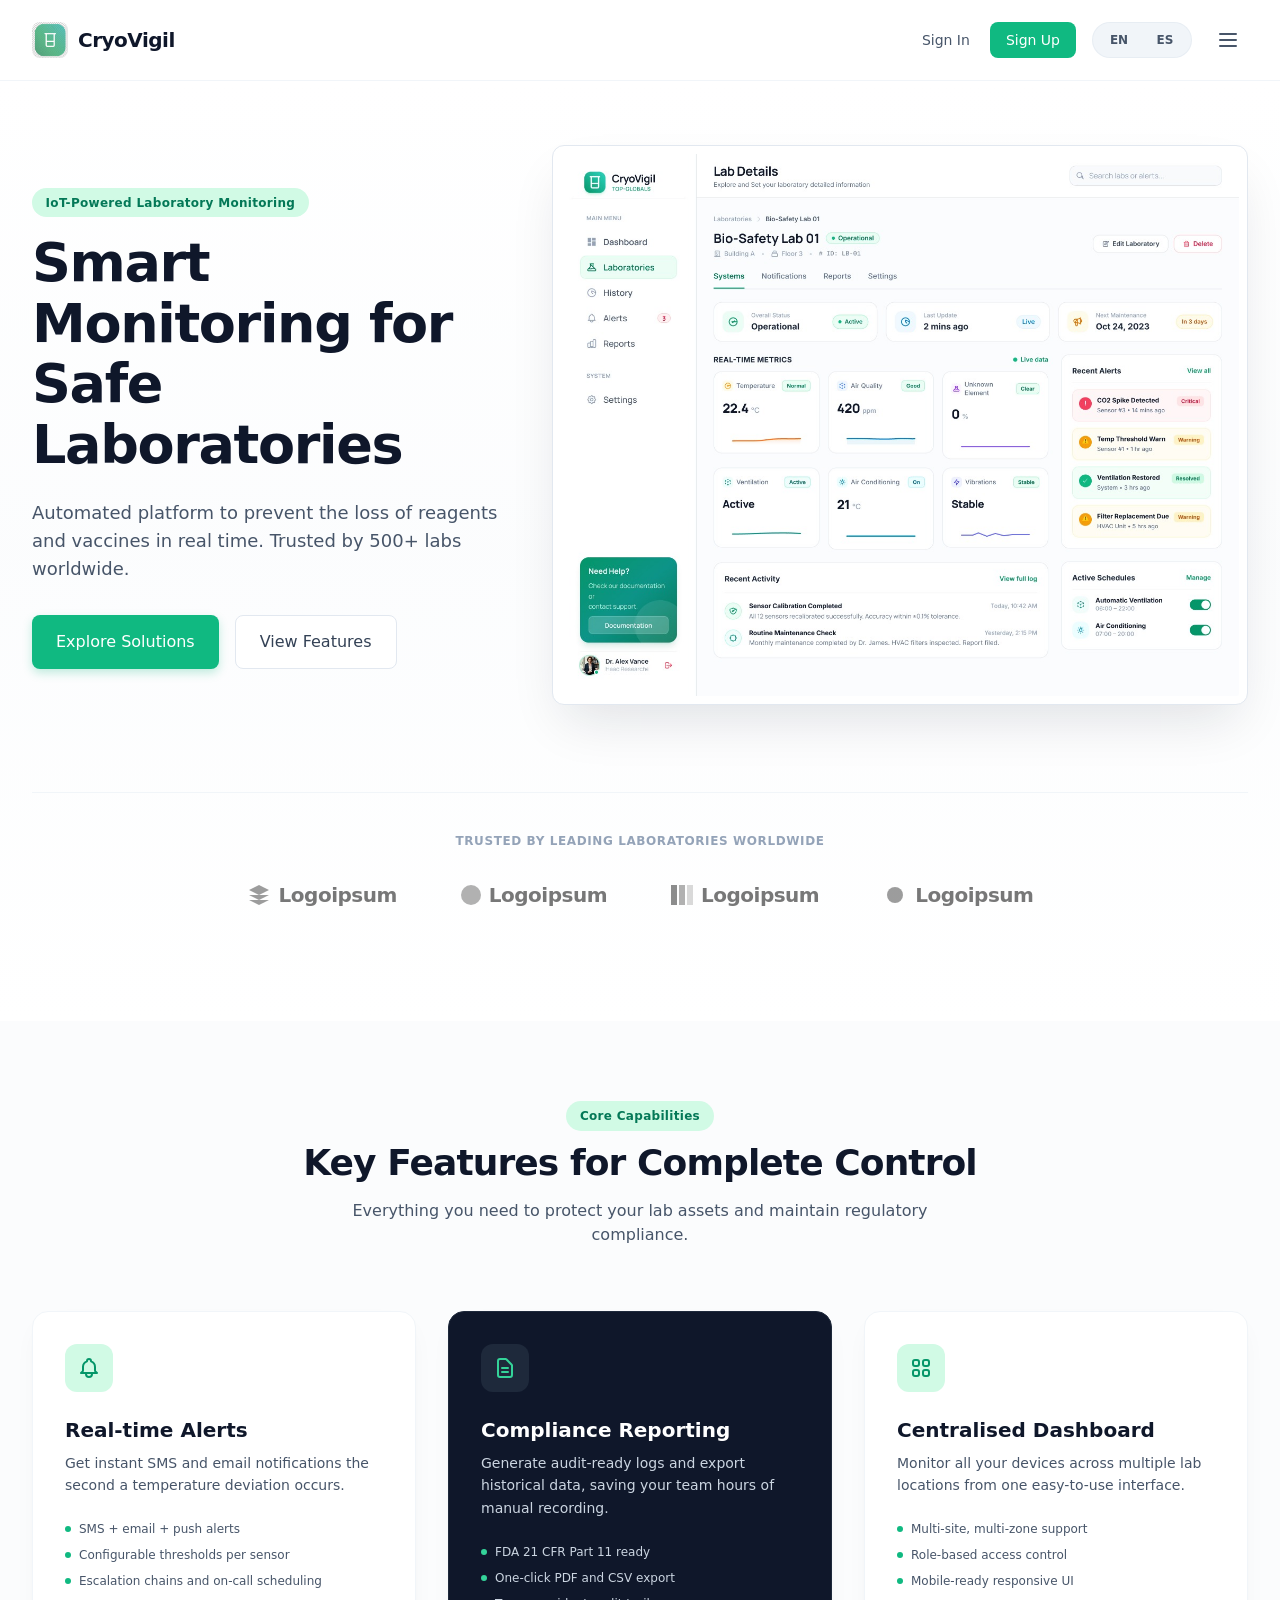
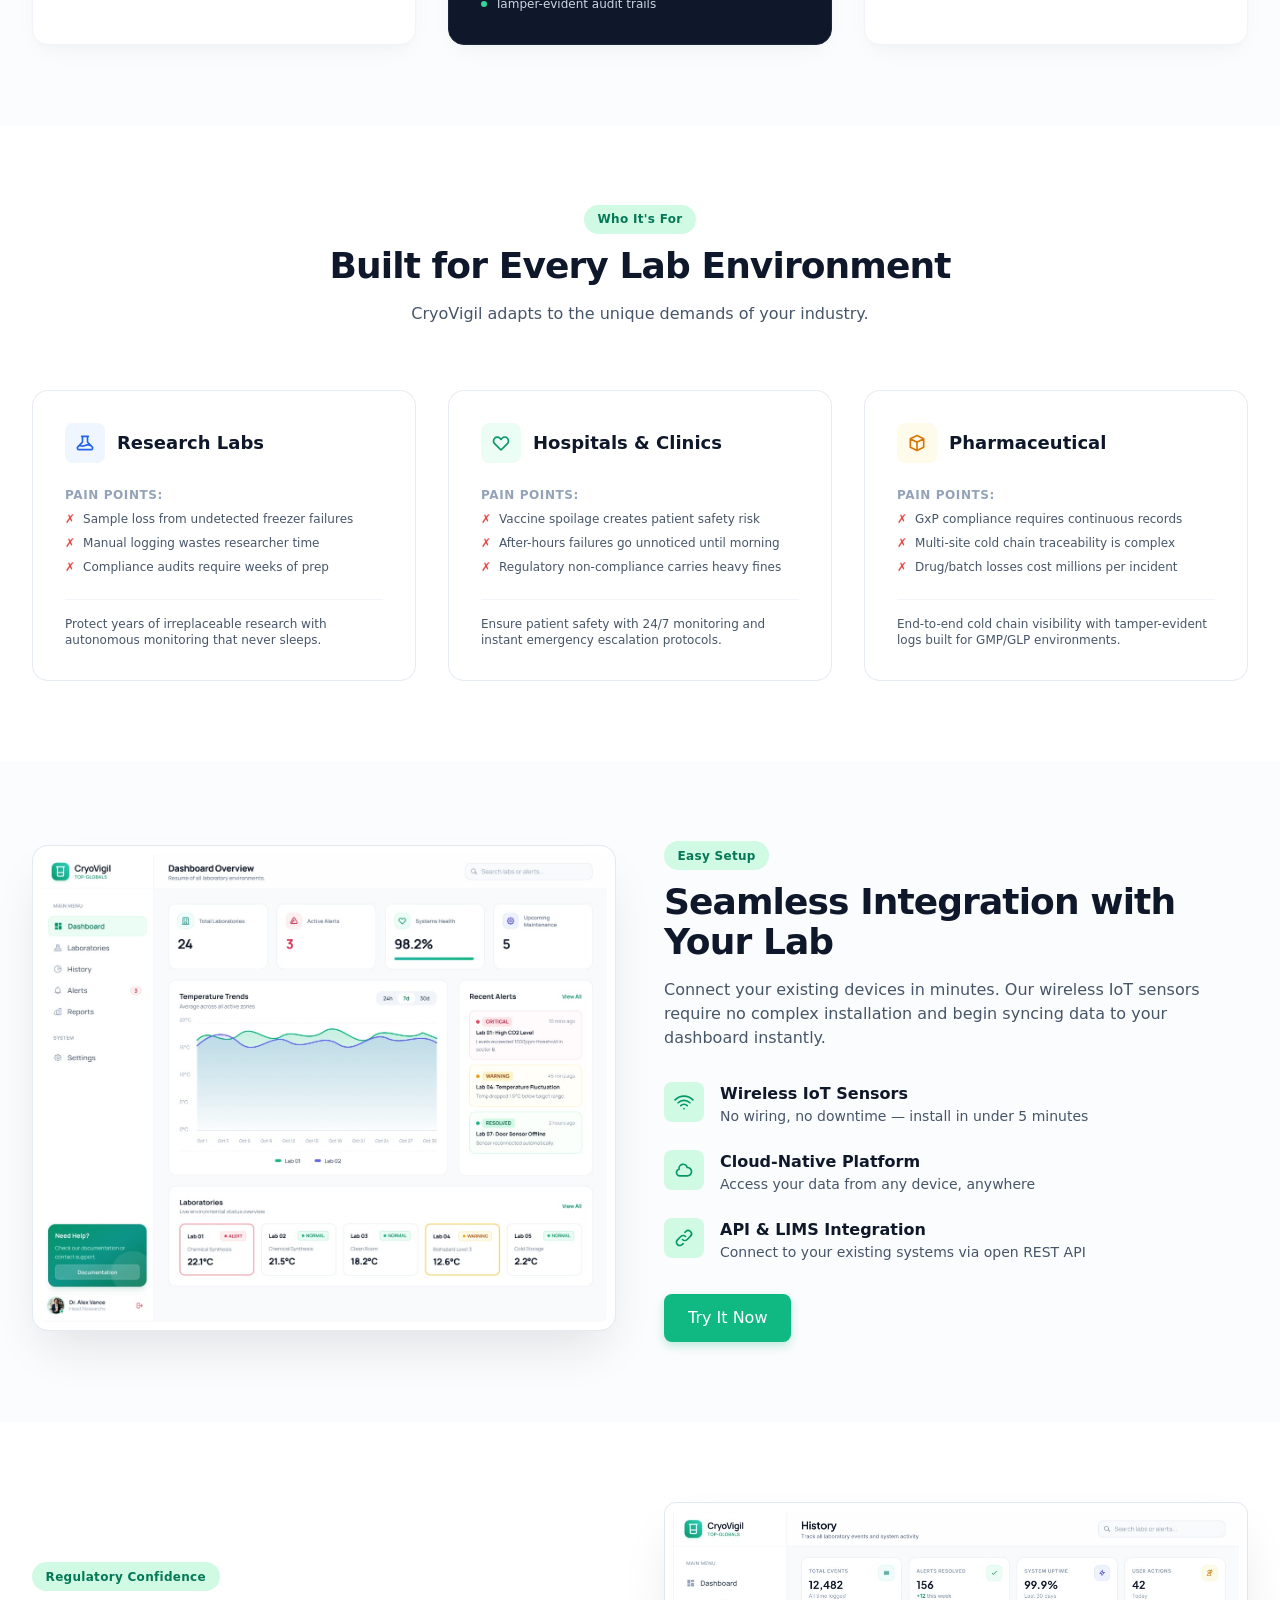
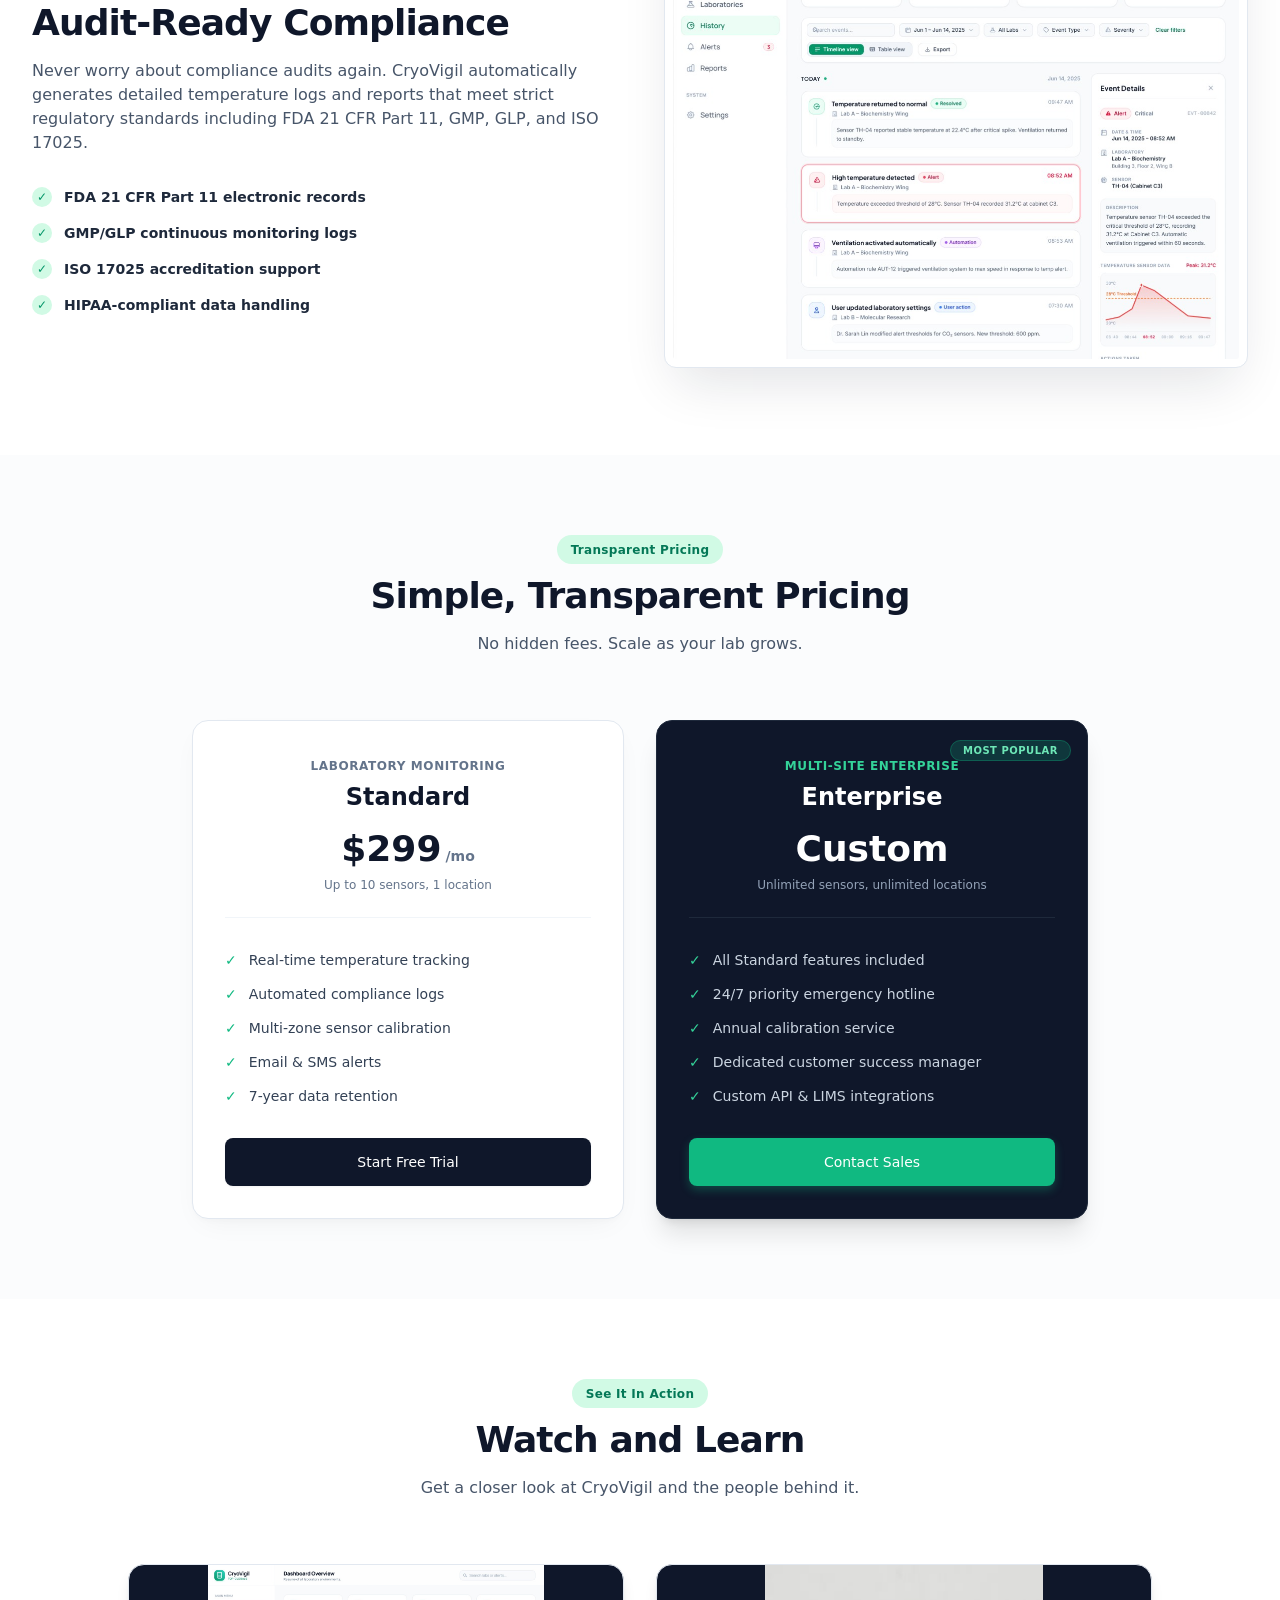
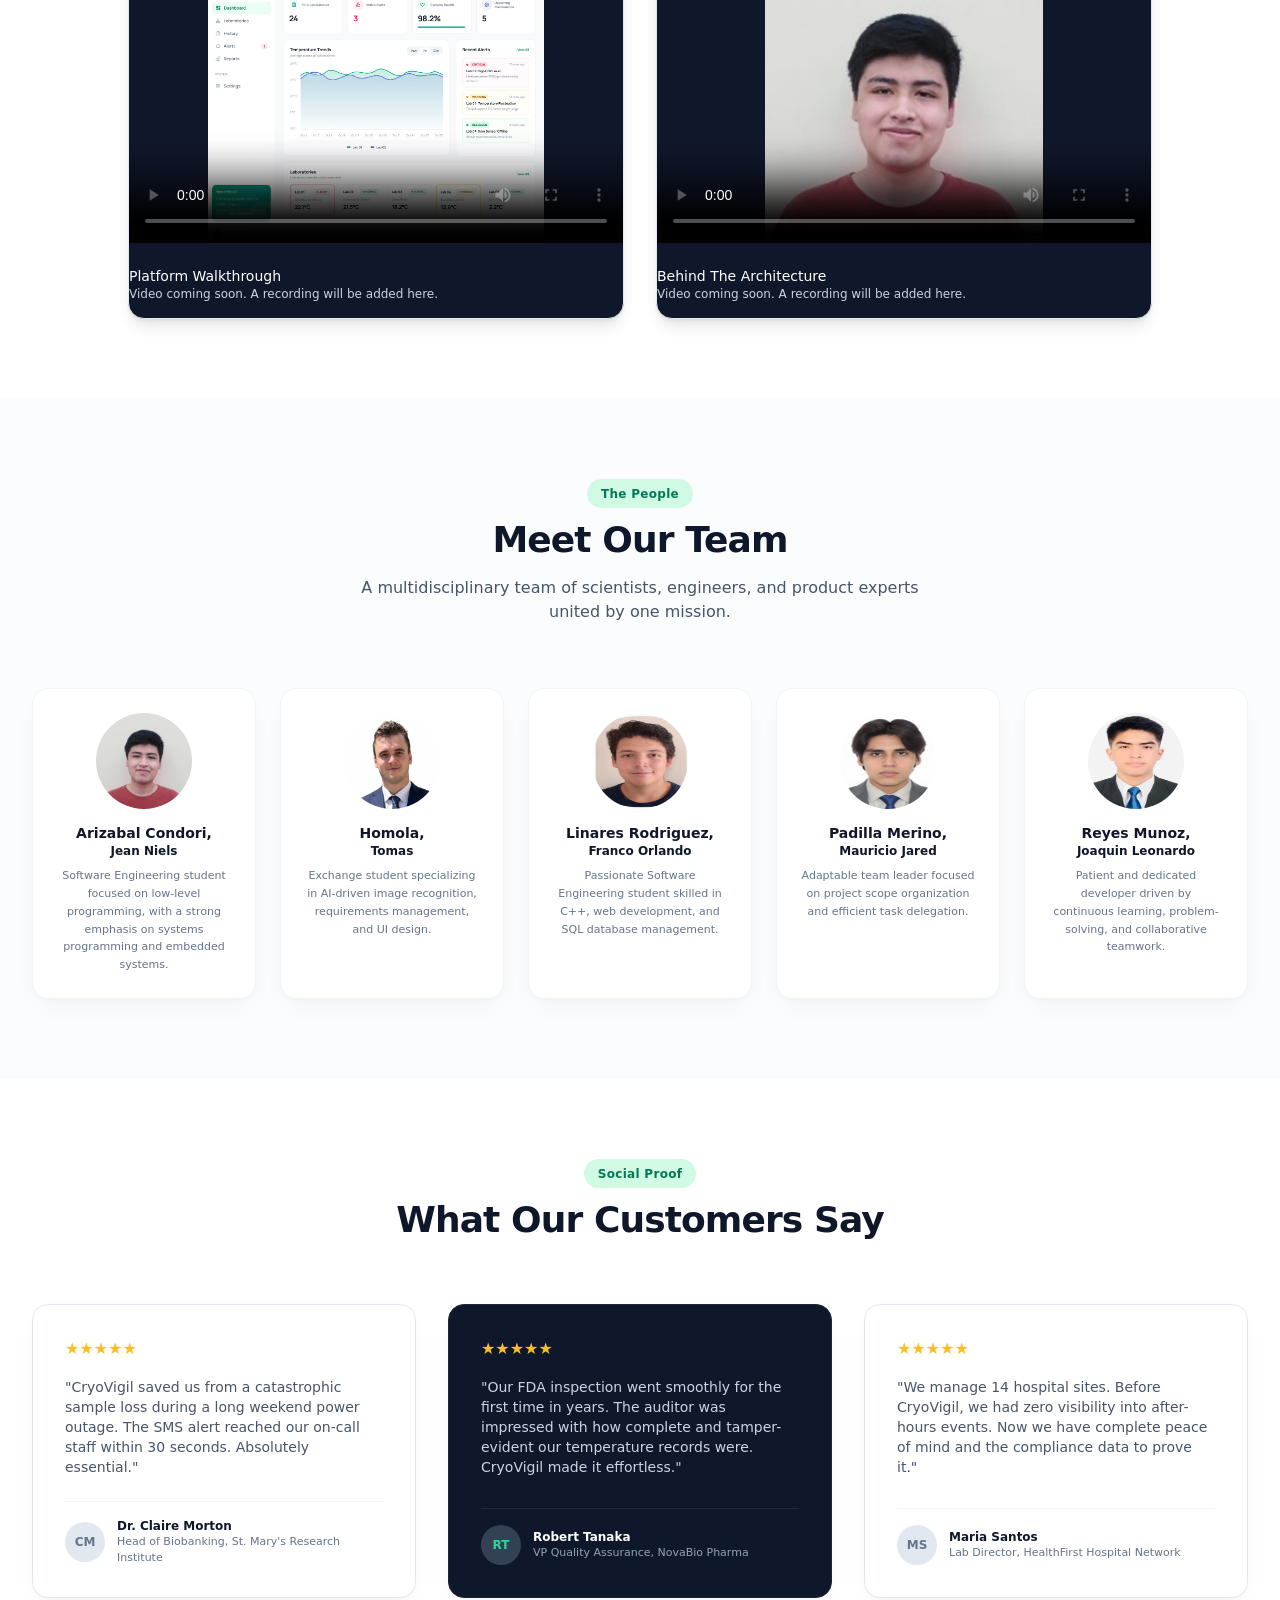
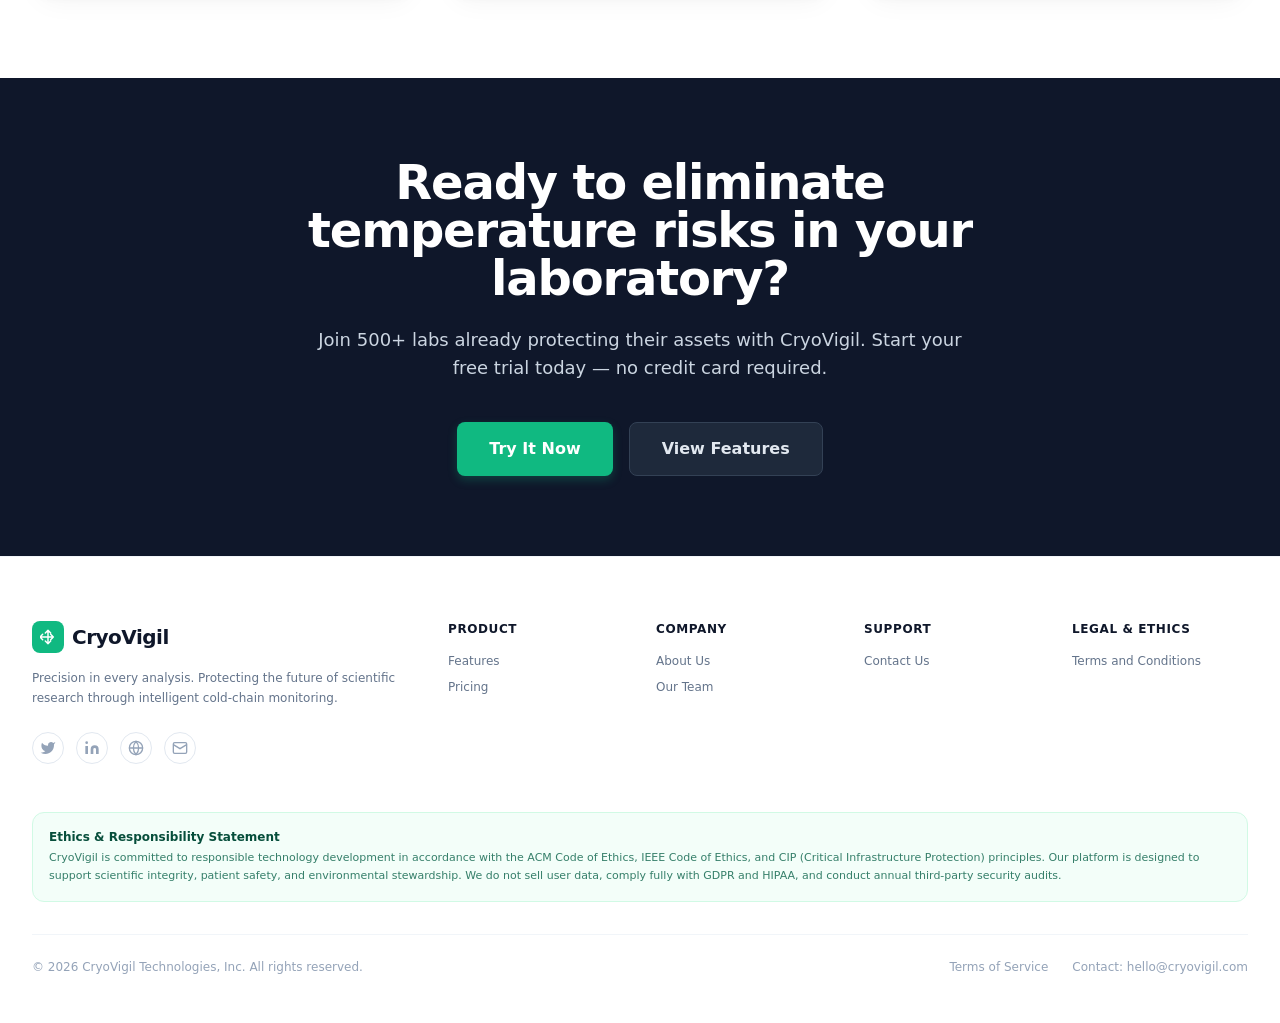
==== commit 09e5ddec: "feat(update-ui): enhance landing page by adding new buttons and structure code to cleaner form" ====
--- a/index.html
+++ b/index.html
@@ -1,856 +1,1928 @@
 <!doctype html>
-<html lang="en">
-<head>
-  <meta charset="utf-8">
-  <meta name="viewport" content="width=device-width, initial-scale=1">
-  <meta name="description" content="Automated platform to prevent the loss of reagents and vaccines in real time. Trusted by 500+ laboratories worldwide.">
-  <title>CryoVigil | Smart Monitoring for Safe Laboratories</title>
-  <link rel="stylesheet" href="css/style.css?v=mobile-carousel-2">
-  <script src="js/translations.js" defer></script>
-  <script src="js/main.js" defer></script>
-</head>
-<body class="flex flex-col min-h-screen text-slate-800">
-<!-- BEGIN: MainHeader -->
-<header class="sticky top-0 z-50 bg-white/95 backdrop-blur-md border-b border-slate-100 transition-all">
-<div class="max-w-7xl mx-auto px-4 sm:px-6 lg:px-8 h-20 flex items-center justify-between">
-<!-- Brand Logo -->
-<a aria-label="CryoVigil Home" data-i18n-aria-label="nav_logo_aria" class="flex items-center gap-2.5 focus:outline-none" href="about:blank" target="_blank" rel="noopener noreferrer">
-<img class="w-9 h-9 rounded-lg object-cover" src="assets/img/logo_cryovigil.jpeg" alt="" />
-<span class="text-xl font-bold tracking-tight text-slate-900">CryoVigil</span>
-</a>
-<!-- Desktop Navigation Menu -->
-<nav class="hidden md:flex items-center gap-8 text-sm font-medium text-slate-600">
-<a class="hover:text-brand-600 transition-colors" href="#features" data-i18n="nav_features">Features</a>
-<a class="hover:text-brand-600 transition-colors" href="#target-audience" data-i18n="nav_target_audience">Target Audience</a>
-<a class="hover:text-brand-600 transition-colors" href="#videos" data-i18n="nav_videos">Videos</a>
-<a class="hover:text-brand-600 transition-colors" href="#pricing" data-i18n="nav_pricing">Pricing</a>
-<a class="hover:text-brand-600 transition-colors" href="#about-us" data-i18n="nav_about_us">About Us</a>
-</nav>
-<!-- Language Toggle & CTA -->
-<div class="flex items-center gap-4">
-<!-- Language Switcher -->
-<div aria-label="Choose language" data-i18n-aria-label="nav_lang_aria" class="language-switcher" role="group">
-<button aria-pressed="true" class="language-option" data-language="en" type="button">EN</button>
-<button aria-pressed="false" class="language-option" data-language="es" type="button">ES</button>
-</div>
-<!-- Mobile Menu Trigger -->
-<button aria-label="Open navigation" aria-controls="mobile-menu" aria-expanded="false" class="md:hidden p-2 text-slate-600 hover:text-slate-900 focus:outline-none" id="mobile-menu-btn" type="button">
-<svg class="w-6 h-6" fill="none" stroke="currentColor" viewbox="0 0 24 24">
-<path d="M4 6h16M4 12h16M4 18h16" stroke-linecap="round" stroke-linejoin="round" stroke-width="2"></path>
-</svg>
-</button>
-</div>
-</div>
-<!-- Mobile Dropdown Navigation -->
-<div class="hidden md:hidden border-b border-slate-200 bg-white px-4 pt-2 pb-6 space-y-3" id="mobile-menu">
-<a class="block py-2 text-slate-600 font-medium" href="#features" data-i18n="nav_features">Features</a>
-<a class="block py-2 text-slate-600 font-medium" href="#target-audience" data-i18n="nav_target_audience">Target Audience</a>
-<a class="block py-2 text-slate-600 font-medium" href="#videos" data-i18n="nav_videos">Videos</a>
-<a class="block py-2 text-slate-600 font-medium" href="#pricing" data-i18n="nav_pricing">Pricing</a>
-<a class="block py-2 text-slate-600 font-medium" href="#about-us" data-i18n="nav_about_us">About Us</a>
-</div>
-</header>
-<!-- END: MainHeader -->
-<main class="flex-grow">
-<!-- BEGIN: HeroSection -->
-<section class="pt-12 pb-20 lg:pt-16 lg:pb-28 overflow-hidden bg-gradient-to-b from-white via-slate-50/50 to-white" data-purpose="hero-section">
-<div class="max-w-7xl mx-auto px-4 sm:px-6 lg:px-8">
-<div class="grid grid-cols-1 lg:grid-cols-12 gap-12 lg:gap-8 items-center">
-<!-- Hero Text Content -->
-<div class="lg:col-span-5 text-left">
-<div class="inline-block mb-4">
-<span class="badge-pill" data-i18n="hero_badge">IoT-Powered Laboratory Monitoring</span>
-</div>
-<h1 class="text-4xl sm:text-5xl lg:text-[54px] font-extrabold text-slate-900 tracking-tight leading-[1.12] mb-6" data-i18n="hero_title">
-              Smart Monitoring for Safe Laboratories
-            </h1>
-<p class="text-base sm:text-lg text-slate-600 mb-8 max-w-lg leading-relaxed" data-i18n="hero_description">
-              Automated platform to prevent the loss of reagents and vaccines in real time. Trusted by 500+ labs worldwide.
+<html lang="en-US">
+  <head>
+    <meta charset="utf-8" />
+    <meta name="viewport" content="width=device-width, initial-scale=1" />
+    <meta
+      name="description"
+      content="Automated platform to prevent the loss of reagents and vaccines in real time. Trusted by 500+ laboratories worldwide."
+    />
+    <meta
+      name="keywords"
+      content="laboratory monitoring, cold chain monitoring, vaccine storage, reagent monitoring, temperature alerts, laboratory compliance"
+    />
+    <meta name="author" content="CryoVigil" />
+    <meta property="og:type" content="website" />
+    <meta
+      property="og:title"
+      content="CryoVigil | Smart Monitoring for Safe Laboratories"
+    />
+    <meta
+      property="og:description"
+      content="Automated platform to prevent the loss of reagents and vaccines in real time. Trusted by 500+ laboratories worldwide."
+    />
+    <meta
+      property="og:image"
+      content="https://raw.githubusercontent.com/TopGlobals/landing-page/main/assets/img/logo_cryovigil.jpeg"
+    />
+    <meta property="og:locale" content="en_US" />
+    <title>CryoVigil | Smart Monitoring for Safe Laboratories</title>
+    <link rel="stylesheet" href="css/style.css?v=mobile-carousel-2" />
+    <script src="js/translations.js" defer></script>
+    <script src="js/main.js" defer></script>
+  </head>
+  <body class="flex flex-col min-h-screen text-slate-800">
+    <!-- BEGIN: MainHeader -->
+    <header
+      class="sticky top-0 z-50 bg-white/95 backdrop-blur-md border-b border-slate-100 transition-all"
+    >
+      <div
+        class="max-w-7xl mx-auto px-4 sm:px-6 lg:px-8 h-20 flex items-center justify-between"
+      >
+        <!-- Brand Logo -->
+        <a
+          aria-label="CryoVigil Home"
+          data-i18n-aria-label="nav_logo_aria"
+          class="flex items-center gap-2.5 focus:outline-none"
+          href="index.html"
+        >
+          <img
+            class="w-9 h-9 rounded-lg object-cover"
+            src="assets/img/logo_cryovigil.jpeg"
+            alt=""
+          />
+          <span class="text-xl font-bold tracking-tight text-slate-900"
+            >CryoVigil</span
+          >
+        </a>
+        <!-- Desktop Navigation Menu -->
+        <nav
+          class="hidden xl:flex items-center gap-6 text-sm font-medium text-slate-600"
+        >
+          <a
+            class="hover:text-brand-600 transition-colors"
+            href="#features"
+            data-i18n="nav_features"
+            >Features</a
+          >
+          <a
+            class="hover:text-brand-600 transition-colors"
+            href="#target-audience"
+            data-i18n="nav_target_audience"
+            >Target Audience</a
+          >
+          <a
+            class="hover:text-brand-600 transition-colors"
+            href="#videos"
+            data-i18n="nav_videos"
+            >Videos</a
+          >
+          <a
+            class="hover:text-brand-600 transition-colors"
+            href="#pricing"
+            data-i18n="nav_pricing"
+            >Pricing</a
+          >
+          <a
+            class="hover:text-brand-600 transition-colors"
+            href="#about-us"
+            data-i18n="nav_about_us"
+            >About Us</a
+          >
+          <a
+            class="hover:text-brand-600 transition-colors"
+            href="#contact"
+            data-i18n="nav_contact"
+            >Contact</a
+          >
+        </nav>
+        <!-- Language Toggle & CTA -->
+        <div class="flex items-center gap-4">
+          <div class="hidden md:flex items-center gap-2">
+            <a
+              class="px-3 py-2 text-sm font-medium text-slate-600 hover:text-brand-600 transition-colors"
+              href="https://web-app-tst.web.app/login"
+              data-i18n="nav_sign_in"
+              >Sign In</a
+            >
+            <a
+              class="inline-flex items-center justify-center px-4 py-2 rounded-lg bg-brand-500 text-white text-sm font-medium hover:bg-brand-600 transition-colors"
+              href="https://web-app-tst.web.app"
+              data-i18n="nav_sign_up"
+              >Sign Up</a
+            >
+          </div>
+          <!-- Language Switcher -->
+          <div
+            aria-label="Choose language"
+            data-i18n-aria-label="nav_lang_aria"
+            class="language-switcher"
+            role="group"
+          >
+            <button
+              aria-pressed="true"
+              class="language-option"
+              data-language="en_US"
+              type="button"
+            >
+              EN
+            </button>
+            <button
+              aria-pressed="false"
+              class="language-option"
+              data-language="es_419"
+              type="button"
+            >
+              ES
+            </button>
+          </div>
+          <!-- Mobile Menu Trigger -->
+          <button
+            aria-label="Open navigation"
+            aria-controls="mobile-menu"
+            aria-expanded="false"
+            class="xl:hidden p-2 text-slate-600 hover:text-slate-900 focus:outline-none"
+            id="mobile-menu-btn"
+            type="button"
+          >
+            <svg
+              class="w-6 h-6"
+              fill="none"
+              stroke="currentColor"
+              viewbox="0 0 24 24"
+            >
+              <path
+                d="M4 6h16M4 12h16M4 18h16"
+                stroke-linecap="round"
+                stroke-linejoin="round"
+                stroke-width="2"
+              ></path>
+            </svg>
+          </button>
+        </div>
+      </div>
+      <!-- Mobile Dropdown Navigation -->
+      <div
+        class="hidden xl:hidden border-b border-slate-200 bg-white px-4 pt-2 pb-6 space-y-3"
+        id="mobile-menu"
+      >
+        <a
+          class="block py-2 text-slate-600 font-medium"
+          href="#features"
+          data-i18n="nav_features"
+          >Features</a
+        >
+        <a
+          class="block py-2 text-slate-600 font-medium"
+          href="#target-audience"
+          data-i18n="nav_target_audience"
+          >Target Audience</a
+        >
+        <a
+          class="block py-2 text-slate-600 font-medium"
+          href="#videos"
+          data-i18n="nav_videos"
+          >Videos</a
+        >
+        <a
+          class="block py-2 text-slate-600 font-medium"
+          href="#pricing"
+          data-i18n="nav_pricing"
+          >Pricing</a
+        >
+        <a
+          class="block py-2 text-slate-600 font-medium"
+          href="#about-us"
+          data-i18n="nav_about_us"
+          >About Us</a
+        >
+        <a
+          class="block py-2 text-slate-600 font-medium"
+          href="#contact"
+          data-i18n="nav_contact"
+          >Contact</a
+        >
+        <div class="flex gap-3 border-t border-slate-100 pt-4">
+          <a
+            class="flex-1 text-center py-2 rounded-lg border border-slate-200 text-slate-700 font-medium"
+            href="https://web-app-tst.web.app/login"
+            data-i18n="nav_sign_in"
+            >Sign In</a
+          >
+          <a
+            class="flex-1 text-center py-2 rounded-lg bg-brand-500 text-white font-medium"
+            href="https://web-app-tst.web.app"
+            data-i18n="nav_sign_up"
+            >Sign Up</a
+          >
+        </div>
+      </div>
+    </header>
+    <!-- END: MainHeader -->
+    <main class="flex-grow">
+      <!-- BEGIN: HeroSection -->
+      <section
+        class="pt-12 pb-20 lg:pt-16 lg:pb-28 overflow-hidden bg-gradient-to-b from-white via-slate-50/50 to-white"
+        data-purpose="hero-section"
+      >
+        <div class="max-w-7xl mx-auto px-4 sm:px-6 lg:px-8">
+          <div
+            class="grid grid-cols-1 lg:grid-cols-12 gap-12 lg:gap-8 items-center"
+          >
+            <!-- Hero Text Content -->
+            <div class="lg:col-span-5 text-left">
+              <div class="inline-block mb-4">
+                <span class="badge-pill" data-i18n="hero_badge"
+                  >IoT-Powered Laboratory Monitoring</span
+                >
+              </div>
+              <h1
+                class="text-4xl sm:text-5xl lg:text-[54px] font-extrabold text-slate-900 tracking-tight leading-[1.12] mb-6"
+                data-i18n="hero_title"
+              >
+                Smart Monitoring for Safe Laboratories
+              </h1>
+              <p
+                class="text-base sm:text-lg text-slate-600 mb-8 max-w-lg leading-relaxed"
+                data-i18n="hero_description"
+              >
+                Automated platform to prevent the loss of reagents and vaccines
+                in real time. Trusted by 500+ labs worldwide.
+              </p>
+              <div class="flex flex-col sm:flex-row gap-4">
+                <a
+                  class="inline-flex justify-center items-center px-6 py-3.5 rounded-lg bg-brand-500 text-white font-medium hover:bg-brand-600 transition-colors shadow-sm shadow-brand-500/25"
+                  href="https://web-app-tst.web.app"
+                  data-i18n="hero_cta_explore"
+                >
+                  Get Started
+                </a>
+                <a
+                  class="inline-flex justify-center items-center px-6 py-3.5 rounded-lg border border-slate-200 bg-white text-slate-700 font-medium hover:bg-slate-50 transition-colors"
+                  href="#features"
+                  data-i18n="hero_cta_features"
+                  >View Features</a
+                >
+              </div>
+            </div>
+            <!-- Hero UI Mockup Illustration -->
+            <div class="lg:col-span-7 relative">
+              <img
+                src="assets/img/lab_details.jpeg"
+                alt="Laboratory monitoring dashboard"
+                data-i18n-alt="hero_img_alt"
+                class="w-full max-w-[760px] rounded-xl border border-slate-200 bg-white p-2 shadow-mockup"
+              />
+            </div>
+          </div>
+          <!-- Trusted Logos Bar -->
+          <div class="mt-20 pt-10 border-t border-slate-100 text-center">
+            <p
+              class="text-xs font-semibold uppercase tracking-wider text-slate-400 mb-8"
+              data-i18n="hero_trusted"
+            >
+              Trusted by leading laboratories worldwide
             </p>
-<div class="flex flex-col sm:flex-row gap-4">
-<a class="inline-flex justify-center items-center px-6 py-3.5 rounded-lg bg-brand-500 text-white font-medium hover:bg-brand-600 transition-colors shadow-sm shadow-brand-500/25" href="#pricing" data-i18n="hero_cta_explore">
-                Explore Solutions
+            <div
+              class="flex flex-wrap items-center justify-center gap-8 md:gap-16 opacity-70 grayscale hover:grayscale-0 transition-all"
+            >
+              <!-- Logo 1 -->
+              <div
+                class="flex items-center gap-2 font-bold text-slate-700 text-xl tracking-tight"
+              >
+                <svg
+                  class="w-6 h-6 text-brand-600"
+                  fill="currentColor"
+                  viewbox="0 0 24 24"
+                >
+                  <path
+                    d="M12 2L2 7l10 5 10-5-10-5zM2 17l10 5 10-5M2 12l10 5 10-5"
+                  ></path>
+                </svg>
+                <span>Logoipsum</span>
+              </div>
+              <!-- Logo 2 -->
+              <div
+                class="flex items-center gap-2 font-bold text-slate-700 text-xl tracking-tight"
+              >
+                <div class="w-5 h-5 rounded-full bg-brand-500"></div>
+                <span>Logoipsum</span>
+              </div>
+              <!-- Logo 3 -->
+              <div
+                class="flex items-center gap-2 font-bold text-slate-700 text-xl tracking-tight"
+              >
+                <div class="flex gap-0.5">
+                  <span class="w-1.5 h-5 bg-brand-700"></span>
+                  <span class="w-1.5 h-5 bg-brand-500"></span>
+                  <span class="w-1.5 h-5 bg-brand-300"></span>
+                </div>
+                <span>Logoipsum</span>
+              </div>
+              <!-- Logo 4 -->
+              <div
+                class="flex items-center gap-2 font-bold text-slate-700 text-xl tracking-tight"
+              >
+                <svg
+                  class="w-6 h-6 text-brand-600"
+                  fill="currentColor"
+                  viewbox="0 0 24 24"
+                >
+                  <circle cx="12" cy="12" r="8"></circle>
+                </svg>
+                <span>Logoipsum</span>
+              </div>
+            </div>
+          </div>
+        </div>
+      </section>
+      <!-- END: HeroSection -->
+      <!-- BEGIN: CoreCapabilitiesSection -->
+      <section
+        class="py-20 bg-slate-50/50 mobile-carousel-section"
+        data-purpose="core-capabilities"
+        id="features"
+      >
+        <div class="max-w-7xl mx-auto px-4 sm:px-6 lg:px-8 text-center">
+          <span class="badge-pill mb-3" data-i18n="features_badge"
+            >Core Capabilities</span
+          >
+          <h2
+            class="text-3xl sm:text-4xl font-bold text-slate-900 tracking-tight mb-4"
+            data-i18n="features_title"
+          >
+            Key Features for Complete Control
+          </h2>
+          <p
+            class="text-slate-600 max-w-2xl mx-auto mb-16 text-sm sm:text-base mobile-section-intro"
+            data-i18n="features_subtitle"
+          >
+            Everything you need to protect your lab assets and maintain
+            regulatory compliance.
+          </p>
+          <p
+            class="mobile-swipe-hint"
+            data-i18n="features_swipe"
+            data-i18n-html="true"
+          >
+            Swipe to explore <span aria-hidden="true">→</span>
+          </p>
+          <!-- Feature Cards -->
+          <div
+            aria-label="Key features"
+            class="grid grid-cols-1 md:grid-cols-3 gap-8 text-left mobile-carousel"
+            role="region"
+            tabindex="0"
+          >
+            <!-- Feature 1: Real-time Alerts -->
+            <div
+              class="bg-white p-8 rounded-2xl border border-slate-100 shadow-soft hover:shadow-md transition-shadow"
+            >
+              <div
+                class="w-12 h-12 rounded-xl bg-brand-100 flex items-center justify-center text-brand-600 mb-6"
+              >
+                <svg
+                  class="w-6 h-6"
+                  fill="none"
+                  stroke="currentColor"
+                  stroke-width="2"
+                  viewbox="0 0 24 24"
+                >
+                  <path
+                    d="M15 17h5l-1.405-1.405A2.032 2.032 0 0118 14.158V11a6.002 6.002 0 00-4-5.659V5a2 2 0 10-4 0v.341C7.67 6.165 6 8.388 6 11v3.159c0 .538-.214 1.055-.595 1.436L4 17h5m6 0v1a3 3 0 11-6 0v-1m6 0H9"
+                    stroke-linecap="round"
+                    stroke-linejoin="round"
+                  ></path>
+                </svg>
+              </div>
+              <h3
+                class="text-xl font-bold text-slate-900 mb-2"
+                data-i18n="features_card1_title"
+              >
+                Real-time Alerts
+              </h3>
+              <p
+                class="text-slate-600 text-sm leading-relaxed mb-6"
+                data-i18n="features_card1_desc"
+              >
+                Get instant SMS and email notifications the second a temperature
+                deviation occurs.
+              </p>
+              <ul class="space-y-2.5 text-xs text-slate-600 font-medium">
+                <li class="flex items-center gap-2">
+                  <span class="w-1.5 h-1.5 rounded-full bg-brand-500"></span>
+                  <span data-i18n="features_card1_item1"
+                    >SMS + email + push alerts</span
+                  >
+                </li>
+                <li class="flex items-center gap-2">
+                  <span class="w-1.5 h-1.5 rounded-full bg-brand-500"></span>
+                  <span data-i18n="features_card1_item2"
+                    >Configurable thresholds per sensor</span
+                  >
+                </li>
+                <li class="flex items-center gap-2">
+                  <span class="w-1.5 h-1.5 rounded-full bg-brand-500"></span>
+                  <span data-i18n="features_card1_item3"
+                    >Escalation chains and on-call scheduling</span
+                  >
+                </li>
+              </ul>
+            </div>
+            <!-- Feature 2: Compliance Reporting -->
+            <div
+              class="bg-navy-900 text-white p-8 rounded-2xl border border-navy-800 shadow-soft relative overflow-hidden"
+            >
+              <div
+                class="w-12 h-12 rounded-xl bg-slate-800 text-brand-400 flex items-center justify-center mb-6"
+              >
+                <svg
+                  class="w-6 h-6"
+                  fill="none"
+                  stroke="currentColor"
+                  stroke-width="2"
+                  viewbox="0 0 24 24"
+                >
+                  <path
+                    d="M9 12h6m-6 4h6m2 5H7a2 2 0 01-2-2V5a2 2 0 012-2h5.586a1 1 0 01.707.293l5.414 5.414a1 1 0 01.293.707V19a2 2 0 01-2 2z"
+                    stroke-linecap="round"
+                    stroke-linejoin="round"
+                  ></path>
+                </svg>
+              </div>
+              <h3
+                class="text-xl font-bold mb-2"
+                data-i18n="features_card2_title"
+              >
+                Compliance Reporting
+              </h3>
+              <p
+                class="text-slate-300 text-sm leading-relaxed mb-6"
+                data-i18n="features_card2_desc"
+              >
+                Generate audit-ready logs and export historical data, saving
+                your team hours of manual recording.
+              </p>
+              <ul class="space-y-2.5 text-xs text-slate-300 font-medium">
+                <li class="flex items-center gap-2">
+                  <span class="w-1.5 h-1.5 rounded-full bg-brand-400"></span>
+                  <span data-i18n="features_card2_item1"
+                    >FDA 21 CFR Part 11 ready</span
+                  >
+                </li>
+                <li class="flex items-center gap-2">
+                  <span class="w-1.5 h-1.5 rounded-full bg-brand-400"></span>
+                  <span data-i18n="features_card2_item2"
+                    >One-click PDF and CSV export</span
+                  >
+                </li>
+                <li class="flex items-center gap-2">
+                  <span class="w-1.5 h-1.5 rounded-full bg-brand-400"></span>
+                  <span data-i18n="features_card2_item3"
+                    >Tamper-evident audit trails</span
+                  >
+                </li>
+              </ul>
+            </div>
+            <!-- Feature 3: Centralised Dashboard -->
+            <div
+              class="bg-white p-8 rounded-2xl border border-slate-100 shadow-soft hover:shadow-md transition-shadow"
+            >
+              <div
+                class="w-12 h-12 rounded-xl bg-brand-100 flex items-center justify-center text-brand-600 mb-6"
+              >
+                <svg
+                  class="w-6 h-6"
+                  fill="none"
+                  stroke="currentColor"
+                  stroke-width="2"
+                  viewbox="0 0 24 24"
+                >
+                  <path
+                    d="M4 6a2 2 0 012-2h2a2 2 0 012 2v2a2 2 0 01-2 2H6a2 2 0 01-2-2V6zM14 6a2 2 0 012-2h2a2 2 0 012 2v2a2 2 0 01-2 2h-2a2 2 0 01-2-2V6zM4 16a2 2 0 012-2h2a2 2 0 012 2v2a2 2 0 01-2 2H6a2 2 0 01-2-2v-2zM14 16a2 2 0 012-2h2a2 2 0 012 2v2a2 2 0 01-2 2h-2a2 2 0 01-2-2v-2z"
+                    stroke-linecap="round"
+                    stroke-linejoin="round"
+                  ></path>
+                </svg>
+              </div>
+              <h3
+                class="text-xl font-bold text-slate-900 mb-2"
+                data-i18n="features_card3_title"
+              >
+                Centralised Dashboard
+              </h3>
+              <p
+                class="text-slate-600 text-sm leading-relaxed mb-6"
+                data-i18n="features_card3_desc"
+              >
+                Monitor all your devices across multiple lab locations from one
+                easy-to-use interface.
+              </p>
+              <ul class="space-y-2.5 text-xs text-slate-600 font-medium">
+                <li class="flex items-center gap-2">
+                  <span class="w-1.5 h-1.5 rounded-full bg-brand-500"></span>
+                  <span data-i18n="features_card3_item1"
+                    >Multi-site, multi-zone support</span
+                  >
+                </li>
+                <li class="flex items-center gap-2">
+                  <span class="w-1.5 h-1.5 rounded-full bg-brand-500"></span>
+                  <span data-i18n="features_card3_item2"
+                    >Role-based access control</span
+                  >
+                </li>
+                <li class="flex items-center gap-2">
+                  <span class="w-1.5 h-1.5 rounded-full bg-brand-500"></span>
+                  <span data-i18n="features_card3_item3"
+                    >Mobile-ready responsive UI</span
+                  >
+                </li>
+              </ul>
+            </div>
+          </div>
+        </div>
+      </section>
+      <!-- END: CoreCapabilitiesSection -->
+      <!-- BEGIN: LabEnvironmentSection -->
+      <section
+        class="py-20 bg-white mobile-carousel-section"
+        data-purpose="lab-environments"
+        id="target-audience"
+      >
+        <div class="max-w-7xl mx-auto px-4 sm:px-6 lg:px-8 text-center">
+          <span class="badge-pill mb-3" data-i18n="audience_badge"
+            >Who It's For</span
+          >
+          <h2
+            class="text-3xl sm:text-4xl font-bold text-slate-900 tracking-tight mb-4"
+            data-i18n="audience_title"
+          >
+            Built for Every Lab Environment
+          </h2>
+          <p
+            class="text-slate-600 max-w-xl mx-auto mb-16 text-sm sm:text-base mobile-section-intro"
+            data-i18n="audience_subtitle"
+          >
+            CryoVigil adapts to the unique demands of your industry.
+          </p>
+          <p
+            class="mobile-swipe-hint"
+            data-i18n="audience_swipe"
+            data-i18n-html="true"
+          >
+            Swipe to explore <span aria-hidden="true">→</span>
+          </p>
+          <!-- Segment Cards -->
+          <div
+            aria-label="Laboratory types"
+            class="grid grid-cols-1 md:grid-cols-3 gap-8 text-left mobile-carousel"
+            role="region"
+            tabindex="0"
+          >
+            <!-- Environment 1: Research Labs -->
+            <div
+              class="p-8 rounded-2xl border border-slate-200/80 bg-white hover:border-brand-400 transition-colors"
+            >
+              <div class="flex items-center gap-3 mb-6">
+                <div
+                  class="w-10 h-10 rounded-lg bg-blue-50 text-blue-600 flex items-center justify-center"
+                >
+                  <svg
+                    class="w-5 h-5"
+                    fill="none"
+                    stroke="currentColor"
+                    stroke-width="2"
+                    viewbox="0 0 24 24"
+                  >
+                    <path
+                      d="M19.428 15.428a2 2 0 00-1.022-.547l-2.387-.477a6 6 0 00-3.86.517l-.318.158a6 6 0 01-3.86.517L6.05 15.21a2 2 0 00-1.806.547M8 4h8l-1 1v5.172a2 2 0 00.586 1.414l5 5c1.26 1.26.367 3.414-1.415 3.414H4.828c-1.782 0-2.674-2.154-1.414-3.414l5-5A2 2 0 009 10.172V5L8 4z"
+                      stroke-linecap="round"
+                      stroke-linejoin="round"
+                    ></path>
+                  </svg>
+                </div>
+                <h3
+                  class="text-lg font-bold text-slate-900"
+                  data-i18n="audience_card1_title"
+                >
+                  Research Labs
+                </h3>
+              </div>
+              <p
+                class="text-xs font-semibold uppercase text-slate-400 tracking-wider mb-2"
+                data-i18n="audience_card1_pain_label"
+              >
+                Pain Points:
+              </p>
+              <ul class="space-y-2 mb-6 text-xs text-slate-600">
+                <li class="flex items-start gap-2">
+                  <span class="text-red-500 font-bold">✗</span>
+                  <span data-i18n="audience_card1_pain1"
+                    >Sample loss from undetected freezer failures</span
+                  >
+                </li>
+                <li class="flex items-start gap-2">
+                  <span class="text-red-500 font-bold">✗</span>
+                  <span data-i18n="audience_card1_pain2"
+                    >Manual logging wastes researcher time</span
+                  >
+                </li>
+                <li class="flex items-start gap-2">
+                  <span class="text-red-500 font-bold">✗</span>
+                  <span data-i18n="audience_card1_pain3"
+                    >Compliance audits require weeks of prep</span
+                  >
+                </li>
+              </ul>
+              <div
+                class="pt-4 border-t border-slate-100 text-xs text-slate-600 font-medium"
+                data-i18n="audience_card1_footer"
+              >
+                Protect years of irreplaceable research with autonomous
+                monitoring that never sleeps.
+              </div>
+            </div>
+            <!-- Environment 2: Hospitals & Clinics -->
+            <div
+              class="p-8 rounded-2xl border border-slate-200/80 bg-white hover:border-brand-400 transition-colors"
+            >
+              <div class="flex items-center gap-3 mb-6">
+                <div
+                  class="w-10 h-10 rounded-lg bg-emerald-50 text-emerald-600 flex items-center justify-center"
+                >
+                  <svg
+                    class="w-5 h-5"
+                    fill="none"
+                    stroke="currentColor"
+                    stroke-width="2"
+                    viewbox="0 0 24 24"
+                  >
+                    <path
+                      d="M4.318 6.318a4.5 4.5 0 000 6.364L12 20.364l7.682-7.682a4.5 4.5 0 00-6.364-6.364L12 7.636l-1.318-1.318a4.5 4.5 0 00-6.364 0z"
+                      stroke-linecap="round"
+                      stroke-linejoin="round"
+                    ></path>
+                  </svg>
+                </div>
+                <h3
+                  class="text-lg font-bold text-slate-900"
+                  data-i18n="audience_card2_title"
+                >
+                  Hospitals &amp; Clinics
+                </h3>
+              </div>
+              <p
+                class="text-xs font-semibold uppercase text-slate-400 tracking-wider mb-2"
+                data-i18n="audience_card2_pain_label"
+              >
+                Pain Points:
+              </p>
+              <ul class="space-y-2 mb-6 text-xs text-slate-600">
+                <li class="flex items-start gap-2">
+                  <span class="text-red-500 font-bold">✗</span>
+                  <span data-i18n="audience_card2_pain1"
+                    >Vaccine spoilage creates patient safety risk</span
+                  >
+                </li>
+                <li class="flex items-start gap-2">
+                  <span class="text-red-500 font-bold">✗</span>
+                  <span data-i18n="audience_card2_pain2"
+                    >After-hours failures go unnoticed until morning</span
+                  >
+                </li>
+                <li class="flex items-start gap-2">
+                  <span class="text-red-500 font-bold">✗</span>
+                  <span data-i18n="audience_card2_pain3"
+                    >Regulatory non-compliance carries heavy fines</span
+                  >
+                </li>
+              </ul>
+              <div
+                class="pt-4 border-t border-slate-100 text-xs text-slate-600 font-medium"
+                data-i18n="audience_card2_footer"
+              >
+                Ensure patient safety with 24/7 monitoring and instant emergency
+                escalation protocols.
+              </div>
+            </div>
+            <!-- Environment 3: Pharmaceutical -->
+            <div
+              class="p-8 rounded-2xl border border-slate-200/80 bg-white hover:border-brand-400 transition-colors"
+            >
+              <div class="flex items-center gap-3 mb-6">
+                <div
+                  class="w-10 h-10 rounded-lg bg-amber-50 text-amber-600 flex items-center justify-center"
+                >
+                  <svg
+                    class="w-5 h-5"
+                    fill="none"
+                    stroke="currentColor"
+                    stroke-width="2"
+                    viewbox="0 0 24 24"
+                  >
+                    <path
+                      d="M20 7l-8-4-8 4m16 0l-8 4m8-4v10l-8 4m0-10L4 7m8 4v10M4 7v10l8 4"
+                      stroke-linecap="round"
+                      stroke-linejoin="round"
+                    ></path>
+                  </svg>
+                </div>
+                <h3
+                  class="text-lg font-bold text-slate-900"
+                  data-i18n="audience_card3_title"
+                >
+                  Pharmaceutical
+                </h3>
+              </div>
+              <p
+                class="text-xs font-semibold uppercase text-slate-400 tracking-wider mb-2"
+                data-i18n="audience_card3_pain_label"
+              >
+                Pain Points:
+              </p>
+              <ul class="space-y-2 mb-6 text-xs text-slate-600">
+                <li class="flex items-start gap-2">
+                  <span class="text-red-500 font-bold">✗</span>
+                  <span data-i18n="audience_card3_pain1"
+                    >GxP compliance requires continuous records</span
+                  >
+                </li>
+                <li class="flex items-start gap-2">
+                  <span class="text-red-500 font-bold">✗</span>
+                  <span data-i18n="audience_card3_pain2"
+                    >Multi-site cold chain traceability is complex</span
+                  >
+                </li>
+                <li class="flex items-start gap-2">
+                  <span class="text-red-500 font-bold">✗</span>
+                  <span data-i18n="audience_card3_pain3"
+                    >Drug/batch losses cost millions per incident</span
+                  >
+                </li>
+              </ul>
+              <div
+                class="pt-4 border-t border-slate-100 text-xs text-slate-600 font-medium"
+                data-i18n="audience_card3_footer"
+              >
+                End-to-end cold chain visibility with tamper-evident logs built
+                for GMP/GLP environments.
+              </div>
+            </div>
+          </div>
+        </div>
+      </section>
+      <!-- END: LabEnvironmentSection -->
+      <!-- BEGIN: IntegrationSection -->
+      <section
+        class="py-20 bg-slate-50/50 overflow-hidden"
+        data-purpose="integration-overview"
+      >
+        <div class="max-w-7xl mx-auto px-4 sm:px-6 lg:px-8">
+          <div class="grid grid-cols-1 lg:grid-cols-12 gap-12 items-center">
+            <!-- Dashboard Overview Image -->
+            <div class="lg:col-span-6">
+              <img
+                src="assets/img/dashboard_overview.jpeg"
+                alt="Dashboard overview"
+                data-i18n-alt="integration_img_alt"
+                class="w-full max-w-[640px] rounded-2xl border border-slate-200/90 bg-white p-2 shadow-mockup"
+              />
+            </div>
+            <!-- Feature Description Points -->
+            <div class="lg:col-span-6">
+              <span class="badge-pill mb-3" data-i18n="integration_badge"
+                >Easy Setup</span
+              >
+              <h2
+                class="text-3xl sm:text-4xl font-bold text-slate-900 tracking-tight mb-4"
+                data-i18n="integration_title"
+              >
+                Seamless Integration with Your Lab
+              </h2>
+              <p
+                class="text-slate-600 mb-8 text-sm sm:text-base leading-relaxed"
+                data-i18n="integration_description"
+              >
+                Connect your existing devices in minutes. Our wireless IoT
+                sensors require no complex installation and begin syncing data
+                to your dashboard instantly.
+              </p>
+              <div class="space-y-6 mb-8">
+                <div class="flex items-start gap-4">
+                  <div
+                    class="w-10 h-10 rounded-lg bg-brand-100 text-brand-600 flex-shrink-0 flex items-center justify-center"
+                  >
+                    <svg
+                      class="w-5 h-5"
+                      fill="none"
+                      stroke="currentColor"
+                      stroke-width="2"
+                      viewbox="0 0 24 24"
+                    >
+                      <path
+                        d="M8.111 16.404a5.5 5.5 0 017.778 0M12 20h.01m-7.08-7.071c3.904-3.905 10.236-3.905 14.141 0M1.394 9.393c5.857-5.857 15.355-5.857 21.213 0"
+                        stroke-linecap="round"
+                        stroke-linejoin="round"
+                      ></path>
+                    </svg>
+                  </div>
+                  <div>
+                    <h3
+                      class="text-base font-bold text-slate-900"
+                      data-i18n="integration_item1_title"
+                    >
+                      Wireless IoT Sensors
+                    </h3>
+                    <p
+                      class="text-xs sm:text-sm text-slate-600"
+                      data-i18n="integration_item1_desc"
+                    >
+                      No wiring, no downtime — install in under 5 minutes
+                    </p>
+                  </div>
+                </div>
+                <div class="flex items-start gap-4">
+                  <div
+                    class="w-10 h-10 rounded-lg bg-brand-100 text-brand-600 flex-shrink-0 flex items-center justify-center"
+                  >
+                    <svg
+                      class="w-5 h-5"
+                      fill="none"
+                      stroke="currentColor"
+                      stroke-width="2"
+                      viewbox="0 0 24 24"
+                    >
+                      <path
+                        d="M3 15a4 4 0 004 4h9a5 5 0 10-.1-9.999 5.002 5.002 0 00-9.78 2.096A4.001 4.001 0 003 15z"
+                        stroke-linecap="round"
+                        stroke-linejoin="round"
+                      ></path>
+                    </svg>
+                  </div>
+                  <div>
+                    <h3
+                      class="text-base font-bold text-slate-900"
+                      data-i18n="integration_item2_title"
+                    >
+                      Cloud-Native Platform
+                    </h3>
+                    <p
+                      class="text-xs sm:text-sm text-slate-600"
+                      data-i18n="integration_item2_desc"
+                    >
+                      Access your data from any device, anywhere
+                    </p>
+                  </div>
+                </div>
+                <div class="flex items-start gap-4">
+                  <div
+                    class="w-10 h-10 rounded-lg bg-brand-100 text-brand-600 flex-shrink-0 flex items-center justify-center"
+                  >
+                    <svg
+                      class="w-5 h-5"
+                      fill="none"
+                      stroke="currentColor"
+                      stroke-width="2"
+                      viewbox="0 0 24 24"
+                    >
+                      <path
+                        d="M13.828 10.172a4 4 0 00-5.656 0l-4 4a4 4 0 105.656 5.656l1.102-1.101m-.758-4.899a4 4 0 005.656 0l4-4a4 4 0 00-5.656-5.656l-1.1 1.1"
+                        stroke-linecap="round"
+                        stroke-linejoin="round"
+                      ></path>
+                    </svg>
+                  </div>
+                  <div>
+                    <h3
+                      class="text-base font-bold text-slate-900"
+                      data-i18n="integration_item3_title"
+                    >
+                      API &amp; LIMS Integration
+                    </h3>
+                    <p
+                      class="text-xs sm:text-sm text-slate-600"
+                      data-i18n="integration_item3_desc"
+                    >
+                      Connect to your existing systems via open REST API
+                    </p>
+                  </div>
+                </div>
+              </div>
+              <a
+                class="inline-flex justify-center items-center px-6 py-3 rounded-lg bg-brand-500 text-white font-medium hover:bg-brand-600 transition-colors shadow-sm shadow-brand-500/25"
+                href="https://web-app-tst.web.app"
+                data-i18n="integration_cta"
+              >
+                Try It Now
               </a>
-<a class="inline-flex justify-center items-center px-6 py-3.5 rounded-lg border border-slate-200 bg-white text-slate-700 font-medium hover:bg-slate-50 transition-colors" href="#features" data-i18n="hero_cta_features">
-                View Features
+            </div>
+          </div>
+        </div>
+      </section>
+      <!-- END: IntegrationSection -->
+      <!-- BEGIN: ComplianceSection -->
+      <section class="py-20 bg-white" data-purpose="audit-compliance">
+        <div class="max-w-7xl mx-auto px-4 sm:px-6 lg:px-8">
+          <div class="grid grid-cols-1 lg:grid-cols-12 gap-12 items-center">
+            <!-- Compliance Left Info -->
+            <div class="lg:col-span-6">
+              <span class="badge-pill mb-3" data-i18n="compliance_badge"
+                >Regulatory Confidence</span
+              >
+              <h2
+                class="text-3xl sm:text-4xl font-bold text-slate-900 tracking-tight mb-4"
+                data-i18n="compliance_title"
+              >
+                Audit-Ready Compliance
+              </h2>
+              <p
+                class="text-slate-600 mb-8 text-sm sm:text-base leading-relaxed"
+                data-i18n="compliance_description"
+              >
+                Never worry about compliance audits again. CryoVigil
+                automatically generates detailed temperature logs and reports
+                that meet strict regulatory standards including FDA 21 CFR Part
+                11, GMP, GLP, and ISO 17025.
+              </p>
+              <ul class="space-y-4">
+                <li class="flex items-center gap-3">
+                  <span
+                    class="w-5 h-5 rounded-full bg-emerald-100 text-emerald-600 flex items-center justify-center text-xs font-bold"
+                    >✓</span
+                  >
+                  <span
+                    class="text-sm font-semibold text-slate-800"
+                    data-i18n="compliance_item1"
+                    >FDA 21 CFR Part 11 electronic records</span
+                  >
+                </li>
+                <li class="flex items-center gap-3">
+                  <span
+                    class="w-5 h-5 rounded-full bg-emerald-100 text-emerald-600 flex items-center justify-center text-xs font-bold"
+                    >✓</span
+                  >
+                  <span
+                    class="text-sm font-semibold text-slate-800"
+                    data-i18n="compliance_item2"
+                    >GMP/GLP continuous monitoring logs</span
+                  >
+                </li>
+                <li class="flex items-center gap-3">
+                  <span
+                    class="w-5 h-5 rounded-full bg-emerald-100 text-emerald-600 flex items-center justify-center text-xs font-bold"
+                    >✓</span
+                  >
+                  <span
+                    class="text-sm font-semibold text-slate-800"
+                    data-i18n="compliance_item3"
+                    >ISO 17025 accreditation support</span
+                  >
+                </li>
+                <li class="flex items-center gap-3">
+                  <span
+                    class="w-5 h-5 rounded-full bg-emerald-100 text-emerald-600 flex items-center justify-center text-xs font-bold"
+                    >✓</span
+                  >
+                  <span
+                    class="text-sm font-semibold text-slate-800"
+                    data-i18n="compliance_item4"
+                    >HIPAA-compliant data handling</span
+                  >
+                </li>
+              </ul>
+            </div>
+            <!-- Compliance Audit Image -->
+            <div class="lg:col-span-6">
+              <img
+                src="assets/img/logs_image.png"
+                alt="Compliance audit and logs overview"
+                data-i18n-alt="compliance_img_alt"
+                class="w-full max-w-[640px] rounded-xl border border-slate-200 bg-white p-2 shadow-mockup"
+              />
+            </div>
+          </div>
+        </div>
+      </section>
+      <!-- END: ComplianceSection -->
+      <!-- BEGIN: PricingSection -->
+      <section
+        class="py-20 bg-slate-50/50 mobile-carousel-section"
+        data-purpose="pricing-plans"
+        id="pricing"
+      >
+        <div class="max-w-7xl mx-auto px-4 sm:px-6 lg:px-8 text-center">
+          <span class="badge-pill mb-3" data-i18n="pricing_badge"
+            >Transparent Pricing</span
+          >
+          <h2
+            class="text-3xl sm:text-4xl font-bold text-slate-900 tracking-tight mb-4"
+            data-i18n="pricing_title"
+          >
+            Simple, Transparent Pricing
+          </h2>
+          <p
+            class="text-slate-600 max-w-xl mx-auto mb-16 text-sm sm:text-base mobile-section-intro"
+            data-i18n="pricing_subtitle"
+          >
+            No hidden fees. Scale as your lab grows.
+          </p>
+          <p
+            class="mobile-swipe-hint"
+            data-i18n="pricing_swipe"
+            data-i18n-html="true"
+          >
+            Swipe to compare plans <span aria-hidden="true">→</span>
+          </p>
+          <!-- Pricing Cards Container -->
+          <div
+            aria-label="Pricing plans"
+            class="grid grid-cols-1 md:grid-cols-2 gap-8 max-w-4xl mx-auto text-left mobile-carousel"
+            role="region"
+            tabindex="0"
+          >
+            <!-- Standard Plan -->
+            <div
+              class="bg-white p-8 rounded-2xl border border-slate-200 shadow-soft flex flex-col justify-between"
+            >
+              <div>
+                <div class="text-center pb-6 border-b border-slate-100">
+                  <span
+                    class="text-xs font-semibold text-slate-500 uppercase tracking-wider"
+                    data-i18n="pricing_plan1_category"
+                    >Laboratory Monitoring</span
+                  >
+                  <h3
+                    class="text-2xl font-bold text-slate-900 mt-1 mb-4"
+                    data-i18n="pricing_plan1_title"
+                  >
+                    Standard
+                  </h3>
+                  <div class="flex items-baseline justify-center gap-1">
+                    <span class="text-4xl font-extrabold text-slate-900"
+                      >$299</span
+                    >
+                    <span
+                      class="text-sm font-semibold text-slate-500"
+                      data-i18n="pricing_plan1_period"
+                      >/mo</span
+                    >
+                  </div>
+                  <p
+                    class="text-xs text-slate-500 mt-2"
+                    data-i18n="pricing_plan1_subtext"
+                  >
+                    Up to 10 sensors, 1 location
+                  </p>
+                </div>
+                <!-- Feature checklist -->
+                <ul class="space-y-3.5 my-8 text-xs sm:text-sm text-slate-700">
+                  <li class="flex items-center gap-3">
+                    <span class="text-emerald-500 font-bold">✓</span>
+                    <span data-i18n="pricing_plan1_item1"
+                      >Real-time temperature tracking</span
+                    >
+                  </li>
+                  <li class="flex items-center gap-3">
+                    <span class="text-emerald-500 font-bold">✓</span>
+                    <span data-i18n="pricing_plan1_item2"
+                      >Automated compliance logs</span
+                    >
+                  </li>
+                  <li class="flex items-center gap-3">
+                    <span class="text-emerald-500 font-bold">✓</span>
+                    <span data-i18n="pricing_plan1_item3"
+                      >Multi-zone sensor calibration</span
+                    >
+                  </li>
+                  <li class="flex items-center gap-3">
+                    <span class="text-emerald-500 font-bold">✓</span>
+                    <span data-i18n="pricing_plan1_item4"
+                      >Email &amp; SMS alerts</span
+                    >
+                  </li>
+                  <li class="flex items-center gap-3">
+                    <span class="text-emerald-500 font-bold">✓</span>
+                    <span data-i18n="pricing_plan1_item5"
+                      >7-year data retention</span
+                    >
+                  </li>
+                </ul>
+              </div>
+              <a
+                class="w-full py-3.5 rounded-lg bg-navy-900 hover:bg-slate-800 text-white font-medium text-sm transition-colors shadow-sm text-center"
+                href="https://web-app-tst.web.app/subscribe/standard"
+                data-i18n="pricing_plan1_cta"
+              >
+                Start Free Trial
               </a>
-</div>
-</div>
-<!-- Hero UI Mockup Illustration -->
-<div class="lg:col-span-7 relative">
-  <img
-    src="assets/img/lab_details.jpeg"
-    alt="Laboratory monitoring dashboard" data-i18n-alt="hero_img_alt"
-    class="w-full max-w-[760px] rounded-xl border border-slate-200 bg-white p-2 shadow-mockup"
-  />
-</div>
-</div>
-<!-- Trusted Logos Bar -->
-<div class="mt-20 pt-10 border-t border-slate-100 text-center">
-<p class="text-xs font-semibold uppercase tracking-wider text-slate-400 mb-8" data-i18n="hero_trusted">
-            Trusted by leading laboratories worldwide
+            </div>
+            <!-- Enterprise Plan -->
+            <div
+              class="bg-navy-900 text-white p-8 rounded-2xl border border-navy-800 shadow-xl flex flex-col justify-between relative overflow-hidden"
+            >
+              <!-- Badge -->
+              <div class="absolute top-4 right-4">
+                <span
+                  class="px-3 py-1 rounded-full text-[10px] font-bold bg-brand-500/20 text-brand-300 border border-brand-500/30 tracking-wider uppercase"
+                  data-i18n="pricing_plan2_badge"
+                >
+                  Most Popular
+                </span>
+              </div>
+              <div>
+                <div class="text-center pb-6 border-b border-navy-800">
+                  <span
+                    class="text-xs font-semibold text-brand-400 uppercase tracking-wider"
+                    data-i18n="pricing_plan2_category"
+                    >Multi-site Enterprise</span
+                  >
+                  <h3
+                    class="text-2xl font-bold mt-1 mb-4"
+                    data-i18n="pricing_plan2_title"
+                  >
+                    Enterprise
+                  </h3>
+                  <div class="flex items-baseline justify-center">
+                    <span
+                      class="text-4xl font-extrabold text-white"
+                      data-i18n="pricing_plan2_price"
+                      >Custom</span
+                    >
+                  </div>
+                  <p
+                    class="text-xs text-slate-400 mt-2"
+                    data-i18n="pricing_plan2_subtext"
+                  >
+                    Unlimited sensors, unlimited locations
+                  </p>
+                </div>
+                <!-- Feature checklist -->
+                <ul class="space-y-3.5 my-8 text-xs sm:text-sm text-slate-300">
+                  <li class="flex items-center gap-3">
+                    <span class="text-brand-400 font-bold">✓</span>
+                    <span data-i18n="pricing_plan2_item1"
+                      >All Standard features included</span
+                    >
+                  </li>
+                  <li class="flex items-center gap-3">
+                    <span class="text-brand-400 font-bold">✓</span>
+                    <span data-i18n="pricing_plan2_item2"
+                      >24/7 priority emergency hotline</span
+                    >
+                  </li>
+                  <li class="flex items-center gap-3">
+                    <span class="text-brand-400 font-bold">✓</span>
+                    <span data-i18n="pricing_plan2_item3"
+                      >Annual calibration service</span
+                    >
+                  </li>
+                  <li class="flex items-center gap-3">
+                    <span class="text-brand-400 font-bold">✓</span>
+                    <span data-i18n="pricing_plan2_item4"
+                      >Dedicated customer success manager</span
+                    >
+                  </li>
+                  <li class="flex items-center gap-3">
+                    <span class="text-brand-400 font-bold">✓</span>
+                    <span data-i18n="pricing_plan2_item5"
+                      >Custom API &amp; LIMS integrations</span
+                    >
+                  </li>
+                </ul>
+              </div>
+              <a
+                class="w-full py-3.5 rounded-lg bg-brand-500 hover:bg-brand-600 text-white font-medium text-sm transition-colors shadow-sm shadow-brand-500/30 text-center"
+                href="https://web-app-tst.web.app/contact-sales"
+                data-i18n="pricing_plan2_cta"
+              >
+                Contact Sales
+              </a>
+            </div>
+          </div>
+        </div>
+      </section>
+      <!-- END: PricingSection -->
+      <!-- BEGIN: VideoSection -->
+      <section
+        class="py-20 bg-white"
+        data-purpose="video-demonstrations"
+        id="videos"
+      >
+        <div class="max-w-7xl mx-auto px-4 sm:px-6 lg:px-8 text-center">
+          <span class="badge-pill mb-3" data-i18n="videos_badge"
+            >See It In Action</span
+          >
+          <h2
+            class="text-3xl sm:text-4xl font-bold text-slate-900 tracking-tight mb-4"
+            data-i18n="videos_title"
+          >
+            Watch and Learn
+          </h2>
+          <p
+            class="text-slate-600 max-w-xl mx-auto mb-16 text-sm sm:text-base"
+            data-i18n="videos_subtitle"
+          >
+            Get a closer look at CryoVigil and the people behind it.
           </p>
-<div class="flex flex-wrap items-center justify-center gap-8 md:gap-16 opacity-70 grayscale hover:grayscale-0 transition-all">
-<!-- Logo 1 -->
-<div class="flex items-center gap-2 font-bold text-slate-700 text-xl tracking-tight">
-<svg class="w-6 h-6 text-brand-600" fill="currentColor" viewbox="0 0 24 24"><path d="M12 2L2 7l10 5 10-5-10-5zM2 17l10 5 10-5M2 12l10 5 10-5"></path></svg>
-<span>Logoipsum</span>
-</div>
-<!-- Logo 2 -->
-<div class="flex items-center gap-2 font-bold text-slate-700 text-xl tracking-tight">
-<div class="w-5 h-5 rounded-full bg-brand-500"></div>
-<span>Logoipsum</span>
-</div>
-<!-- Logo 3 -->
-<div class="flex items-center gap-2 font-bold text-slate-700 text-xl tracking-tight">
-<div class="flex gap-0.5">
-<span class="w-1.5 h-5 bg-brand-700"></span>
-<span class="w-1.5 h-5 bg-brand-500"></span>
-<span class="w-1.5 h-5 bg-brand-300"></span>
-</div>
-<span>Logoipsum</span>
-</div>
-<!-- Logo 4 -->
-<div class="flex items-center gap-2 font-bold text-slate-700 text-xl tracking-tight">
-<svg class="w-6 h-6 text-brand-600" fill="currentColor" viewbox="0 0 24 24"><circle cx="12" cy="12" r="8"></circle></svg>
-<span>Logoipsum</span>
-</div>
-</div>
-</div>
-</div>
-</section>
-<!-- END: HeroSection -->
-<!-- BEGIN: CoreCapabilitiesSection -->
-<section class="py-20 bg-slate-50/50 mobile-carousel-section" data-purpose="core-capabilities" id="features">
-<div class="max-w-7xl mx-auto px-4 sm:px-6 lg:px-8 text-center">
-<span class="badge-pill mb-3" data-i18n="features_badge">Core Capabilities</span>
-<h2 class="text-3xl sm:text-4xl font-bold text-slate-900 tracking-tight mb-4" data-i18n="features_title">
-          Key Features for Complete Control
-        </h2>
-<p class="text-slate-600 max-w-2xl mx-auto mb-16 text-sm sm:text-base mobile-section-intro" data-i18n="features_subtitle">
-          Everything you need to protect your lab assets and maintain regulatory compliance.
-        </p>
-<p class="mobile-swipe-hint" data-i18n="features_swipe" data-i18n-html="true">Swipe to explore <span aria-hidden="true">→</span></p>
-<!-- Feature Cards -->
-<div aria-label="Key features" class="grid grid-cols-1 md:grid-cols-3 gap-8 text-left mobile-carousel" role="region" tabindex="0">
-<!-- Feature 1: Real-time Alerts -->
-<div class="bg-white p-8 rounded-2xl border border-slate-100 shadow-soft hover:shadow-md transition-shadow">
-<div class="w-12 h-12 rounded-xl bg-brand-100 flex items-center justify-center text-brand-600 mb-6">
-<svg class="w-6 h-6" fill="none" stroke="currentColor" stroke-width="2" viewbox="0 0 24 24">
-<path d="M15 17h5l-1.405-1.405A2.032 2.032 0 0118 14.158V11a6.002 6.002 0 00-4-5.659V5a2 2 0 10-4 0v.341C7.67 6.165 6 8.388 6 11v3.159c0 .538-.214 1.055-.595 1.436L4 17h5m6 0v1a3 3 0 11-6 0v-1m6 0H9" stroke-linecap="round" stroke-linejoin="round"></path>
-</svg>
-</div>
-<h3 class="text-xl font-bold text-slate-900 mb-2" data-i18n="features_card1_title">Real-time Alerts</h3>
-<p class="text-slate-600 text-sm leading-relaxed mb-6" data-i18n="features_card1_desc">
-              Get instant SMS and email notifications the second a temperature deviation occurs.
-            </p>
-<ul class="space-y-2.5 text-xs text-slate-600 font-medium">
-<li class="flex items-center gap-2">
-                <span class="w-1.5 h-1.5 rounded-full bg-brand-500"></span>
-                <span data-i18n="features_card1_item1">SMS + email + push alerts</span>
-              </li>
-<li class="flex items-center gap-2">
-                <span class="w-1.5 h-1.5 rounded-full bg-brand-500"></span>
-                <span data-i18n="features_card1_item2">Configurable thresholds per sensor</span>
-              </li>
-<li class="flex items-center gap-2">
-                <span class="w-1.5 h-1.5 rounded-full bg-brand-500"></span>
-                <span data-i18n="features_card1_item3">Escalation chains and on-call scheduling</span>
-              </li>
-</ul>
-</div>
-<!-- Feature 2: Compliance Reporting -->
-<div class="bg-navy-900 text-white p-8 rounded-2xl border border-navy-800 shadow-soft relative overflow-hidden">
-<div class="w-12 h-12 rounded-xl bg-slate-800 text-brand-400 flex items-center justify-center mb-6">
-<svg class="w-6 h-6" fill="none" stroke="currentColor" stroke-width="2" viewbox="0 0 24 24">
-<path d="M9 12h6m-6 4h6m2 5H7a2 2 0 01-2-2V5a2 2 0 012-2h5.586a1 1 0 01.707.293l5.414 5.414a1 1 0 01.293.707V19a2 2 0 01-2 2z" stroke-linecap="round" stroke-linejoin="round"></path>
-</svg>
-</div>
-<h3 class="text-xl font-bold mb-2" data-i18n="features_card2_title">Compliance Reporting</h3>
-<p class="text-slate-300 text-sm leading-relaxed mb-6" data-i18n="features_card2_desc">
-              Generate audit-ready logs and export historical data, saving your team hours of manual recording.
-            </p>
-<ul class="space-y-2.5 text-xs text-slate-300 font-medium">
-<li class="flex items-center gap-2">
-                <span class="w-1.5 h-1.5 rounded-full bg-brand-400"></span>
-                <span data-i18n="features_card2_item1">FDA 21 CFR Part 11 ready</span>
-              </li>
-<li class="flex items-center gap-2">
-                <span class="w-1.5 h-1.5 rounded-full bg-brand-400"></span>
-                <span data-i18n="features_card2_item2">One-click PDF and CSV export</span>
-              </li>
-<li class="flex items-center gap-2">
-                <span class="w-1.5 h-1.5 rounded-full bg-brand-400"></span>
-                <span data-i18n="features_card2_item3">Tamper-evident audit trails</span>
-              </li>
-</ul>
-</div>
-<!-- Feature 3: Centralised Dashboard -->
-<div class="bg-white p-8 rounded-2xl border border-slate-100 shadow-soft hover:shadow-md transition-shadow">
-<div class="w-12 h-12 rounded-xl bg-brand-100 flex items-center justify-center text-brand-600 mb-6">
-<svg class="w-6 h-6" fill="none" stroke="currentColor" stroke-width="2" viewbox="0 0 24 24">
-<path d="M4 6a2 2 0 012-2h2a2 2 0 012 2v2a2 2 0 01-2 2H6a2 2 0 01-2-2V6zM14 6a2 2 0 012-2h2a2 2 0 012 2v2a2 2 0 01-2 2h-2a2 2 0 01-2-2V6zM4 16a2 2 0 012-2h2a2 2 0 012 2v2a2 2 0 01-2 2H6a2 2 0 01-2-2v-2zM14 16a2 2 0 012-2h2a2 2 0 012 2v2a2 2 0 01-2 2h-2a2 2 0 01-2-2v-2z" stroke-linecap="round" stroke-linejoin="round"></path>
-</svg>
-</div>
-<h3 class="text-xl font-bold text-slate-900 mb-2" data-i18n="features_card3_title">Centralised Dashboard</h3>
-<p class="text-slate-600 text-sm leading-relaxed mb-6" data-i18n="features_card3_desc">
-              Monitor all your devices across multiple lab locations from one easy-to-use interface.
-            </p>
-<ul class="space-y-2.5 text-xs text-slate-600 font-medium">
-<li class="flex items-center gap-2">
-                <span class="w-1.5 h-1.5 rounded-full bg-brand-500"></span>
-                <span data-i18n="features_card3_item1">Multi-site, multi-zone support</span>
-              </li>
-<li class="flex items-center gap-2">
-                <span class="w-1.5 h-1.5 rounded-full bg-brand-500"></span>
-                <span data-i18n="features_card3_item2">Role-based access control</span>
-              </li>
-<li class="flex items-center gap-2">
-                <span class="w-1.5 h-1.5 rounded-full bg-brand-500"></span>
-                <span data-i18n="features_card3_item3">Mobile-ready responsive UI</span>
-              </li>
-</ul>
-</div>
-</div>
-</div>
-</section>
-<!-- END: CoreCapabilitiesSection -->
-<!-- BEGIN: LabEnvironmentSection -->
-<section class="py-20 bg-white mobile-carousel-section" data-purpose="lab-environments" id="target-audience">
-<div class="max-w-7xl mx-auto px-4 sm:px-6 lg:px-8 text-center">
-<span class="badge-pill mb-3" data-i18n="audience_badge">Who It's For</span>
-<h2 class="text-3xl sm:text-4xl font-bold text-slate-900 tracking-tight mb-4" data-i18n="audience_title">
-          Built for Every Lab Environment
-        </h2>
-<p class="text-slate-600 max-w-xl mx-auto mb-16 text-sm sm:text-base mobile-section-intro" data-i18n="audience_subtitle">
-          CryoVigil adapts to the unique demands of your industry.
-        </p>
-<p class="mobile-swipe-hint" data-i18n="audience_swipe" data-i18n-html="true">Swipe to explore <span aria-hidden="true">→</span></p>
-<!-- Segment Cards -->
-<div aria-label="Laboratory types" class="grid grid-cols-1 md:grid-cols-3 gap-8 text-left mobile-carousel" role="region" tabindex="0">
-<!-- Environment 1: Research Labs -->
-<div class="p-8 rounded-2xl border border-slate-200/80 bg-white hover:border-brand-400 transition-colors">
-<div class="flex items-center gap-3 mb-6">
-<div class="w-10 h-10 rounded-lg bg-blue-50 text-blue-600 flex items-center justify-center">
-<svg class="w-5 h-5" fill="none" stroke="currentColor" stroke-width="2" viewbox="0 0 24 24">
-<path d="M19.428 15.428a2 2 0 00-1.022-.547l-2.387-.477a6 6 0 00-3.86.517l-.318.158a6 6 0 01-3.86.517L6.05 15.21a2 2 0 00-1.806.547M8 4h8l-1 1v5.172a2 2 0 00.586 1.414l5 5c1.26 1.26.367 3.414-1.415 3.414H4.828c-1.782 0-2.674-2.154-1.414-3.414l5-5A2 2 0 009 10.172V5L8 4z" stroke-linecap="round" stroke-linejoin="round"></path>
-</svg>
-</div>
-<h3 class="text-lg font-bold text-slate-900" data-i18n="audience_card1_title">Research Labs</h3>
-</div>
-<p class="text-xs font-semibold uppercase text-slate-400 tracking-wider mb-2" data-i18n="audience_card1_pain_label">Pain Points:</p>
-<ul class="space-y-2 mb-6 text-xs text-slate-600">
-<li class="flex items-start gap-2">
-<span class="text-red-500 font-bold">✗</span>
-<span data-i18n="audience_card1_pain1">Sample loss from undetected freezer failures</span>
-</li>
-<li class="flex items-start gap-2">
-<span class="text-red-500 font-bold">✗</span>
-<span data-i18n="audience_card1_pain2">Manual logging wastes researcher time</span>
-</li>
-<li class="flex items-start gap-2">
-<span class="text-red-500 font-bold">✗</span>
-<span data-i18n="audience_card1_pain3">Compliance audits require weeks of prep</span>
-</li>
-</ul>
-<div class="pt-4 border-t border-slate-100 text-xs text-slate-600 font-medium" data-i18n="audience_card1_footer">
-              Protect years of irreplaceable research with autonomous monitoring that never sleeps.
-            </div>
-</div>
-<!-- Environment 2: Hospitals & Clinics -->
-<div class="p-8 rounded-2xl border border-slate-200/80 bg-white hover:border-brand-400 transition-colors">
-<div class="flex items-center gap-3 mb-6">
-<div class="w-10 h-10 rounded-lg bg-emerald-50 text-emerald-600 flex items-center justify-center">
-<svg class="w-5 h-5" fill="none" stroke="currentColor" stroke-width="2" viewbox="0 0 24 24">
-<path d="M4.318 6.318a4.5 4.5 0 000 6.364L12 20.364l7.682-7.682a4.5 4.5 0 00-6.364-6.364L12 7.636l-1.318-1.318a4.5 4.5 0 00-6.364 0z" stroke-linecap="round" stroke-linejoin="round"></path>
-</svg>
-</div>
-<h3 class="text-lg font-bold text-slate-900" data-i18n="audience_card2_title">Hospitals &amp; Clinics</h3>
-</div>
-<p class="text-xs font-semibold uppercase text-slate-400 tracking-wider mb-2" data-i18n="audience_card2_pain_label">Pain Points:</p>
-<ul class="space-y-2 mb-6 text-xs text-slate-600">
-<li class="flex items-start gap-2">
-<span class="text-red-500 font-bold">✗</span>
-<span data-i18n="audience_card2_pain1">Vaccine spoilage creates patient safety risk</span>
-</li>
-<li class="flex items-start gap-2">
-<span class="text-red-500 font-bold">✗</span>
-<span data-i18n="audience_card2_pain2">After-hours failures go unnoticed until morning</span>
-</li>
-<li class="flex items-start gap-2">
-<span class="text-red-500 font-bold">✗</span>
-<span data-i18n="audience_card2_pain3">Regulatory non-compliance carries heavy fines</span>
-</li>
-</ul>
-<div class="pt-4 border-t border-slate-100 text-xs text-slate-600 font-medium" data-i18n="audience_card2_footer">
-              Ensure patient safety with 24/7 monitoring and instant emergency escalation protocols.
-            </div>
-</div>
-<!-- Environment 3: Pharmaceutical -->
-<div class="p-8 rounded-2xl border border-slate-200/80 bg-white hover:border-brand-400 transition-colors">
-<div class="flex items-center gap-3 mb-6">
-<div class="w-10 h-10 rounded-lg bg-amber-50 text-amber-600 flex items-center justify-center">
-<svg class="w-5 h-5" fill="none" stroke="currentColor" stroke-width="2" viewbox="0 0 24 24">
-<path d="M20 7l-8-4-8 4m16 0l-8 4m8-4v10l-8 4m0-10L4 7m8 4v10M4 7v10l8 4" stroke-linecap="round" stroke-linejoin="round"></path>
-</svg>
-</div>
-<h3 class="text-lg font-bold text-slate-900" data-i18n="audience_card3_title">Pharmaceutical</h3>
-</div>
-<p class="text-xs font-semibold uppercase text-slate-400 tracking-wider mb-2" data-i18n="audience_card3_pain_label">Pain Points:</p>
-<ul class="space-y-2 mb-6 text-xs text-slate-600">
-<li class="flex items-start gap-2">
-<span class="text-red-500 font-bold">✗</span>
-<span data-i18n="audience_card3_pain1">GxP compliance requires continuous records</span>
-</li>
-<li class="flex items-start gap-2">
-<span class="text-red-500 font-bold">✗</span>
-<span data-i18n="audience_card3_pain2">Multi-site cold chain traceability is complex</span>
-</li>
-<li class="flex items-start gap-2">
-<span class="text-red-500 font-bold">✗</span>
-<span data-i18n="audience_card3_pain3">Drug/batch losses cost millions per incident</span>
-</li>
-</ul>
-<div class="pt-4 border-t border-slate-100 text-xs text-slate-600 font-medium" data-i18n="audience_card3_footer">
-              End-to-end cold chain visibility with tamper-evident logs built for GMP/GLP environments.
-            </div>
-</div>
-</div>
-</div>
-</section>
-<!-- END: LabEnvironmentSection -->
-<!-- BEGIN: IntegrationSection -->
-<section class="py-20 bg-slate-50/50 overflow-hidden" data-purpose="integration-overview">
-<div class="max-w-7xl mx-auto px-4 sm:px-6 lg:px-8">
-<div class="grid grid-cols-1 lg:grid-cols-12 gap-12 items-center">
-<!-- Dashboard Overview Image -->
-<div class="lg:col-span-6">
-  <img
-    src="assets/img/dashboard_overview.jpeg"
-    alt="Dashboard overview" data-i18n-alt="integration_img_alt"
-    class="w-full max-w-[640px] rounded-2xl border border-slate-200/90 bg-white p-2 shadow-mockup"
-  />
-</div>
-<!-- Feature Description Points -->
-<div class="lg:col-span-6">
-<span class="badge-pill mb-3" data-i18n="integration_badge">Easy Setup</span>
-<h2 class="text-3xl sm:text-4xl font-bold text-slate-900 tracking-tight mb-4" data-i18n="integration_title">
-              Seamless Integration with Your Lab
-            </h2>
-<p class="text-slate-600 mb-8 text-sm sm:text-base leading-relaxed" data-i18n="integration_description">
-              Connect your existing devices in minutes. Our wireless IoT sensors require no complex installation and begin syncing data to your dashboard instantly.
-            </p>
-<div class="space-y-6 mb-8">
-<div class="flex items-start gap-4">
-<div class="w-10 h-10 rounded-lg bg-brand-100 text-brand-600 flex-shrink-0 flex items-center justify-center">
-<svg class="w-5 h-5" fill="none" stroke="currentColor" stroke-width="2" viewbox="0 0 24 24">
-<path d="M8.111 16.404a5.5 5.5 0 017.778 0M12 20h.01m-7.08-7.071c3.904-3.905 10.236-3.905 14.141 0M1.394 9.393c5.857-5.857 15.355-5.857 21.213 0" stroke-linecap="round" stroke-linejoin="round"></path>
-</svg>
-</div>
-<div>
-<h3 class="text-base font-bold text-slate-900" data-i18n="integration_item1_title">Wireless IoT Sensors</h3>
-<p class="text-xs sm:text-sm text-slate-600" data-i18n="integration_item1_desc">No wiring, no downtime — install in under 5 minutes</p>
-</div>
-</div>
-<div class="flex items-start gap-4">
-<div class="w-10 h-10 rounded-lg bg-brand-100 text-brand-600 flex-shrink-0 flex items-center justify-center">
-<svg class="w-5 h-5" fill="none" stroke="currentColor" stroke-width="2" viewbox="0 0 24 24">
-<path d="M3 15a4 4 0 004 4h9a5 5 0 10-.1-9.999 5.002 5.002 0 00-9.78 2.096A4.001 4.001 0 003 15z" stroke-linecap="round" stroke-linejoin="round"></path>
-</svg>
-</div>
-<div>
-<h3 class="text-base font-bold text-slate-900" data-i18n="integration_item2_title">Cloud-Native Platform</h3>
-<p class="text-xs sm:text-sm text-slate-600" data-i18n="integration_item2_desc">Access your data from any device, anywhere</p>
-</div>
-</div>
-<div class="flex items-start gap-4">
-<div class="w-10 h-10 rounded-lg bg-brand-100 text-brand-600 flex-shrink-0 flex items-center justify-center">
-<svg class="w-5 h-5" fill="none" stroke="currentColor" stroke-width="2" viewbox="0 0 24 24">
-<path d="M13.828 10.172a4 4 0 00-5.656 0l-4 4a4 4 0 105.656 5.656l1.102-1.101m-.758-4.899a4 4 0 005.656 0l4-4a4 4 0 00-5.656-5.656l-1.1 1.1" stroke-linecap="round" stroke-linejoin="round"></path>
-</svg>
-</div>
-<div>
-<h3 class="text-base font-bold text-slate-900" data-i18n="integration_item3_title">API &amp; LIMS Integration</h3>
-<p class="text-xs sm:text-sm text-slate-600" data-i18n="integration_item3_desc">Connect to your existing systems via open REST API</p>
-</div>
-</div>
-</div>
-<a class="inline-flex justify-center items-center px-6 py-3 rounded-lg bg-brand-500 text-white font-medium hover:bg-brand-600 transition-colors shadow-sm shadow-brand-500/25" href="#pricing" data-i18n="integration_cta">
+          <!-- Video Cards -->
+          <div class="grid grid-cols-1 md:grid-cols-2 gap-8 max-w-5xl mx-auto">
+            <!-- Video sources will be added when recordings are available. -->
+            <div
+              class="rounded-2xl overflow-hidden border border-slate-200 bg-slate-900 shadow-lg"
+            >
+              <video
+                class="w-full aspect-video object-cover"
+                controls
+                preload="none"
+                poster="assets/img/dashboard_overview.jpeg"
+                aria-label="CryoVigil product video player"
+                data-i18n-aria-label="video_product_aria"
+              ></video>
+              <p
+                class="px-5 pt-4 text-left text-sm text-white"
+                data-i18n="videos_card1_title"
+              >
+                About the Product
+              </p>
+              <p
+                class="px-5 pb-4 text-left text-xs text-slate-300"
+                data-i18n="videos_unavailable"
+              >
+                Video coming soon. A recording will be added here.
+              </p>
+            </div>
+            <div
+              class="rounded-2xl overflow-hidden border border-slate-200 bg-slate-900 shadow-lg"
+            >
+              <video
+                class="w-full aspect-video object-cover"
+                controls
+                preload="none"
+                poster="assets/img/member1.png"
+                aria-label="CryoVigil team video player"
+                data-i18n-aria-label="video_team_aria"
+              ></video>
+              <p
+                class="px-5 pt-4 text-left text-sm text-white"
+                data-i18n="videos_card2_title"
+              >
+                About the Team
+              </p>
+              <p
+                class="px-5 pb-4 text-left text-xs text-slate-300"
+                data-i18n="videos_unavailable"
+              >
+                Video coming soon. A recording will be added here.
+              </p>
+            </div>
+          </div>
+        </div>
+      </section>
+      <!-- END: VideoSection -->
+      <!-- BEGIN: TeamSection -->
+      <section
+        class="py-20 bg-slate-50/50 mobile-carousel-section"
+        data-purpose="team-members"
+        id="about-us"
+      >
+        <div class="max-w-7xl mx-auto px-4 sm:px-6 lg:px-8 text-center">
+          <span class="badge-pill mb-3" data-i18n="team_badge">The People</span>
+          <h2
+            class="text-3xl sm:text-4xl font-bold text-slate-900 tracking-tight mb-4"
+            data-i18n="team_title"
+          >
+            Meet Our Team
+          </h2>
+          <p
+            class="text-slate-600 max-w-xl mx-auto mb-16 text-sm sm:text-base mobile-section-intro"
+            data-i18n="team_subtitle"
+          >
+            A multidisciplinary team of scientists, engineers, and product
+            experts united by one mission.
+          </p>
+          <p
+            class="mobile-swipe-hint"
+            data-i18n="team_swipe"
+            data-i18n-html="true"
+          >
+            Swipe to meet the team <span aria-hidden="true">→</span>
+          </p>
+          <!-- Team Members Grid -->
+          <div
+            aria-label="Team members"
+            class="grid grid-cols-1 sm:grid-cols-2 lg:grid-cols-5 gap-6 text-center mobile-carousel"
+            role="region"
+            tabindex="0"
+          >
+            <!-- Team Member 1 -->
+            <div
+              class="bg-white p-6 rounded-2xl border border-slate-100 shadow-soft"
+            >
+              <div
+                class="w-24 h-24 mx-auto rounded-full bg-slate-200 mb-4 overflow-hidden flex items-center justify-center"
+              >
+                <img
+                  class="w-full h-full object-cover"
+                  src="assets/img/member1.png"
+                  alt="Jean Niels Arizabal Condori"
+                />
+              </div>
+              <h3
+                class="text-sm font-bold text-slate-900 leading-tight"
+                data-i18n="team_member1_name"
+              >
+                Arizabal Condori,
+              </h3>
+              <p
+                class="text-xs font-bold text-slate-900 mb-2"
+                data-i18n="team_member1_first"
+              >
+                Jean Niels
+              </p>
+              <p
+                class="text-[11px] text-slate-500 leading-relaxed"
+                data-i18n="team_member1_desc"
+              >
+                Software Engineering student focused on low-level programming,
+                with a strong emphasis on systems programming and embedded
+                systems.
+              </p>
+            </div>
+            <!-- Team Member 2 -->
+            <div
+              class="bg-white p-6 rounded-2xl border border-slate-100 shadow-soft"
+            >
+              <div
+                class="w-24 h-24 mx-auto rounded-full bg-slate-200 mb-4 overflow-hidden flex items-center justify-center"
+              >
+                <img
+                  class="w-full h-full object-cover"
+                  src="assets/img/member2.jpeg"
+                  alt="Tomas Homola"
+                />
+              </div>
+              <h3
+                class="text-sm font-bold text-slate-900 leading-tight"
+                data-i18n="team_member2_name"
+              >
+                Homola,
+              </h3>
+              <p
+                class="text-xs font-bold text-slate-900 mb-2"
+                data-i18n="team_member2_first"
+              >
+                Tomas
+              </p>
+              <p
+                class="text-[11px] text-slate-500 leading-relaxed"
+                data-i18n="team_member2_desc"
+              >
+                Exchange student specializing in AI-driven image recognition,
+                requirements management, and UI design.
+              </p>
+            </div>
+            <!-- Team Member 3 -->
+            <div
+              class="bg-white p-6 rounded-2xl border border-slate-100 shadow-soft"
+            >
+              <div
+                class="w-24 h-24 mx-auto rounded-full bg-slate-200 mb-4 overflow-hidden flex items-center justify-center"
+              >
+                <img
+                  class="w-full h-full object-cover"
+                  src="assets/img/member3.jpg"
+                  alt="Franco Orlando Linares Rodriguez"
+                />
+              </div>
+              <h3
+                class="text-sm font-bold text-slate-900 leading-tight"
+                data-i18n="team_member3_name"
+              >
+                Linares Rodriguez,
+              </h3>
+              <p
+                class="text-xs font-bold text-slate-900 mb-2"
+                data-i18n="team_member3_first"
+              >
+                Franco Orlando
+              </p>
+              <p
+                class="text-[11px] text-slate-500 leading-relaxed"
+                data-i18n="team_member3_desc"
+              >
+                Passionate Software Engineering student skilled in C++, web
+                development, and SQL database management.
+              </p>
+            </div>
+            <!-- Team Member 4 -->
+            <div
+              class="bg-white p-6 rounded-2xl border border-slate-100 shadow-soft"
+            >
+              <div
+                class="w-24 h-24 mx-auto rounded-full bg-slate-200 mb-4 overflow-hidden flex items-center justify-center"
+              >
+                <img
+                  class="w-full h-full object-cover"
+                  src="assets/img/member4.jpeg"
+                  alt="Mauricio Jared Padilla Merino"
+                />
+              </div>
+              <h3
+                class="text-sm font-bold text-slate-900 leading-tight"
+                data-i18n="team_member4_name"
+              >
+                Padilla Merino,
+              </h3>
+              <p
+                class="text-xs font-bold text-slate-900 mb-2"
+                data-i18n="team_member4_first"
+              >
+                Mauricio Jared
+              </p>
+              <p
+                class="text-[11px] text-slate-500 leading-relaxed"
+                data-i18n="team_member4_desc"
+              >
+                Adaptable team leader focused on project scope organization and
+                efficient task delegation.
+              </p>
+            </div>
+            <!-- Team Member 5 -->
+            <div
+              class="bg-white p-6 rounded-2xl border border-slate-100 shadow-soft"
+            >
+              <div
+                class="w-24 h-24 mx-auto rounded-full bg-slate-200 mb-4 overflow-hidden flex items-center justify-center"
+              >
+                <img
+                  class="w-full h-full object-cover"
+                  src="assets/img/member5.jpeg"
+                  alt="Joaquin Leonardo Reyes Munoz"
+                />
+              </div>
+              <h3
+                class="text-sm font-bold text-slate-900 leading-tight"
+                data-i18n="team_member5_name"
+              >
+                Reyes Munoz,
+              </h3>
+              <p
+                class="text-xs font-bold text-slate-900 mb-2"
+                data-i18n="team_member5_first"
+              >
+                Joaquin Leonardo
+              </p>
+              <p
+                class="text-[11px] text-slate-500 leading-relaxed"
+                data-i18n="team_member5_desc"
+              >
+                Patient and dedicated developer driven by continuous learning,
+                problem-solving, and collaborative teamwork.
+              </p>
+            </div>
+          </div>
+        </div>
+      </section>
+      <!-- END: TeamSection -->
+      <!-- BEGIN: TestimonialsSection -->
+      <section
+        class="py-20 bg-white mobile-carousel-section"
+        data-purpose="social-proof-testimonials"
+      >
+        <div class="max-w-7xl mx-auto px-4 sm:px-6 lg:px-8 text-center">
+          <span class="badge-pill mb-3" data-i18n="testimonials_badge"
+            >Social Proof</span
+          >
+          <h2
+            class="text-3xl sm:text-4xl font-bold text-slate-900 tracking-tight mb-16 mobile-review-heading"
+            data-i18n="testimonials_title"
+          >
+            What Our Customers Say
+          </h2>
+          <p
+            class="mobile-swipe-hint"
+            data-i18n="testimonials_swipe"
+            data-i18n-html="true"
+          >
+            Swipe to read reviews <span aria-hidden="true">→</span>
+          </p>
+          <!-- Testimonial Cards -->
+          <div
+            aria-label="Customer reviews"
+            class="grid grid-cols-1 md:grid-cols-3 gap-8 text-left mobile-carousel"
+            role="region"
+            tabindex="0"
+          >
+            <!-- Card 1 -->
+            <div
+              class="p-8 rounded-2xl border border-slate-200 bg-white shadow-soft flex flex-col justify-between"
+            >
+              <div>
+                <div class="flex text-amber-400 mb-4">
+                  <span>★</span><span>★</span><span>★</span><span>★</span
+                  ><span>★</span>
+                </div>
+                <p
+                  class="text-slate-600 text-xs sm:text-sm leading-relaxed mb-6"
+                  data-i18n="testimonials_card1_quote"
+                >
+                  "CryoVigil saved us from a catastrophic sample loss during a
+                  long weekend power outage. The SMS alert reached our on-call
+                  staff within 30 seconds. Absolutely essential."
+                </p>
+              </div>
+              <div
+                class="flex items-center gap-3 pt-4 border-t border-slate-100"
+              >
+                <div
+                  class="w-10 h-10 rounded-full bg-slate-200 flex-shrink-0 flex items-center justify-center font-bold text-slate-500 text-xs"
+                >
+                  CM
+                </div>
+                <div>
+                  <h4
+                    class="text-xs font-bold text-slate-900"
+                    data-i18n="testimonials_card1_name"
+                  >
+                    Dr. Claire Morton
+                  </h4>
+                  <p
+                    class="text-[11px] text-slate-500"
+                    data-i18n="testimonials_card1_role"
+                  >
+                    Head of Biobanking, St. Mary's Research Institute
+                  </p>
+                </div>
+              </div>
+            </div>
+            <!-- Card 2 (Navy Highlighted) -->
+            <div
+              class="p-8 rounded-2xl border border-navy-800 bg-navy-900 text-white shadow-soft flex flex-col justify-between"
+            >
+              <div>
+                <div class="flex text-amber-400 mb-4">
+                  <span>★</span><span>★</span><span>★</span><span>★</span
+                  ><span>★</span>
+                </div>
+                <p
+                  class="text-slate-300 text-xs sm:text-sm leading-relaxed mb-6"
+                  data-i18n="testimonials_card2_quote"
+                >
+                  "Our FDA inspection went smoothly for the first time in years.
+                  The auditor was impressed with how complete and tamper-evident
+                  our temperature records were. CryoVigil made it effortless."
+                </p>
+              </div>
+              <div
+                class="flex items-center gap-3 pt-4 border-t border-navy-800"
+              >
+                <div
+                  class="w-10 h-10 rounded-full bg-slate-700 flex-shrink-0 flex items-center justify-center font-bold text-brand-400 text-xs"
+                >
+                  RT
+                </div>
+                <div>
+                  <h4
+                    class="text-xs font-bold text-white"
+                    data-i18n="testimonials_card2_name"
+                  >
+                    Robert Tanaka
+                  </h4>
+                  <p
+                    class="text-[11px] text-slate-400"
+                    data-i18n="testimonials_card2_role"
+                  >
+                    VP Quality Assurance, NovaBio Pharma
+                  </p>
+                </div>
+              </div>
+            </div>
+            <!-- Card 3 -->
+            <div
+              class="p-8 rounded-2xl border border-slate-200 bg-white shadow-soft flex flex-col justify-between"
+            >
+              <div>
+                <div class="flex text-amber-400 mb-4">
+                  <span>★</span><span>★</span><span>★</span><span>★</span
+                  ><span>★</span>
+                </div>
+                <p
+                  class="text-slate-600 text-xs sm:text-sm leading-relaxed mb-6"
+                  data-i18n="testimonials_card3_quote"
+                >
+                  "We manage 14 hospital sites. Before CryoVigil, we had zero
+                  visibility into after-hours events. Now we have complete peace
+                  of mind and the compliance data to prove it."
+                </p>
+              </div>
+              <div
+                class="flex items-center gap-3 pt-4 border-t border-slate-100"
+              >
+                <div
+                  class="w-10 h-10 rounded-full bg-slate-200 flex-shrink-0 flex items-center justify-center font-bold text-slate-500 text-xs"
+                >
+                  MS
+                </div>
+                <div>
+                  <h4
+                    class="text-xs font-bold text-slate-900"
+                    data-i18n="testimonials_card3_name"
+                  >
+                    Maria Santos
+                  </h4>
+                  <p
+                    class="text-[11px] text-slate-500"
+                    data-i18n="testimonials_card3_role"
+                  >
+                    Lab Director, HealthFirst Hospital Network
+                  </p>
+                </div>
+              </div>
+            </div>
+          </div>
+        </div>
+      </section>
+      <!-- END: TestimonialsSection -->
+      <!-- BEGIN: FinalCTASection -->
+      <section
+        class="py-20 bg-navy-900 text-white"
+        data-purpose="final-call-to-action"
+      >
+        <div class="max-w-4xl mx-auto px-4 sm:px-6 lg:px-8 text-center">
+          <h2
+            class="text-3xl sm:text-4xl lg:text-5xl font-extrabold tracking-tight mb-6"
+            data-i18n="final_title"
+          >
+            Ready to eliminate temperature risks in your laboratory?
+          </h2>
+          <p
+            class="text-base sm:text-lg text-slate-300 max-w-2xl mx-auto mb-10 leading-relaxed"
+            data-i18n="final_desc"
+          >
+            Join 500+ labs already protecting their assets with CryoVigil. Start
+            your free trial today — no credit card required.
+          </p>
+          <div class="flex flex-col sm:flex-row gap-4 justify-center">
+            <a
+              class="inline-flex justify-center items-center px-8 py-3.5 rounded-lg bg-brand-500 text-white font-semibold hover:bg-brand-600 transition-colors shadow-lg shadow-brand-500/25"
+              href="https://web-app-tst.web.app"
+              data-i18n="final_cta_trial"
+            >
               Try It Now
             </a>
-</div>
-</div>
-</div>
-</section>
-<!-- END: IntegrationSection -->
-<!-- BEGIN: ComplianceSection -->
-<section class="py-20 bg-white" data-purpose="audit-compliance">
-<div class="max-w-7xl mx-auto px-4 sm:px-6 lg:px-8">
-<div class="grid grid-cols-1 lg:grid-cols-12 gap-12 items-center">
-<!-- Compliance Left Info -->
-<div class="lg:col-span-6">
-<span class="badge-pill mb-3" data-i18n="compliance_badge">Regulatory Confidence</span>
-<h2 class="text-3xl sm:text-4xl font-bold text-slate-900 tracking-tight mb-4" data-i18n="compliance_title">
-              Audit-Ready Compliance
-            </h2>
-<p class="text-slate-600 mb-8 text-sm sm:text-base leading-relaxed" data-i18n="compliance_description">
-              Never worry about compliance audits again. CryoVigil automatically generates detailed temperature logs and reports that meet strict regulatory standards including FDA 21 CFR Part 11, GMP, GLP, and ISO 17025.
+            <a
+              class="inline-flex justify-center items-center px-8 py-3.5 rounded-lg bg-slate-800 text-slate-200 font-semibold hover:bg-slate-700 transition-colors border border-slate-700"
+              href="#features"
+              data-i18n="final_cta_features"
+            >
+              View Features
+            </a>
+          </div>
+        </div>
+      </section>
+      <!-- END: FinalCTASection -->
+    </main>
+    <!-- BEGIN: MainFooter -->
+    <footer
+      class="bg-white border-t border-slate-100 pt-16 pb-12"
+      data-purpose="page-footer"
+      id="contact"
+    >
+      <div class="max-w-7xl mx-auto px-4 sm:px-6 lg:px-8">
+        <!-- Top Columns -->
+        <div class="grid grid-cols-1 md:grid-cols-2 lg:grid-cols-6 gap-8 pb-12">
+          <!-- Brand Info Column -->
+          <div class="lg:col-span-2 space-y-4">
+            <a class="flex items-center gap-2" href="index.html">
+              <div
+                class="w-8 h-8 rounded-lg bg-brand-500 flex items-center justify-center text-white"
+              >
+                <svg
+                  class="w-4 h-4 stroke-current fill-none stroke-[2.2]"
+                  viewbox="0 0 24 24"
+                >
+                  <path
+                    d="M12 2v20m0-20l4 4m-4-4L8 6m4 16l4-4m-4 4l-4-4m-8-6h20m-20 0l4-4m-4 4l4 4m16-4l-4-4m4 4l-4 4"
+                    stroke-linecap="round"
+                    stroke-linejoin="round"
+                  ></path>
+                </svg>
+              </div>
+              <span class="text-xl font-bold tracking-tight text-slate-900"
+                >CryoVigil</span
+              >
+            </a>
+            <p
+              class="text-xs text-slate-500 max-w-sm leading-relaxed"
+              data-i18n="footer_tagline"
+            >
+              Precision in every analysis. Protecting the future of scientific
+              research through intelligent cold-chain monitoring.
             </p>
-<ul class="space-y-4">
-<li class="flex items-center gap-3">
-<span class="w-5 h-5 rounded-full bg-emerald-100 text-emerald-600 flex items-center justify-center text-xs font-bold">✓</span>
-<span class="text-sm font-semibold text-slate-800" data-i18n="compliance_item1">FDA 21 CFR Part 11 electronic records</span>
-</li>
-<li class="flex items-center gap-3">
-<span class="w-5 h-5 rounded-full bg-emerald-100 text-emerald-600 flex items-center justify-center text-xs font-bold">✓</span>
-<span class="text-sm font-semibold text-slate-800" data-i18n="compliance_item2">GMP/GLP continuous monitoring logs</span>
-</li>
-<li class="flex items-center gap-3">
-<span class="w-5 h-5 rounded-full bg-emerald-100 text-emerald-600 flex items-center justify-center text-xs font-bold">✓</span>
-<span class="text-sm font-semibold text-slate-800" data-i18n="compliance_item3">ISO 17025 accreditation support</span>
-</li>
-<li class="flex items-center gap-3">
-<span class="w-5 h-5 rounded-full bg-emerald-100 text-emerald-600 flex items-center justify-center text-xs font-bold">✓</span>
-<span class="text-sm font-semibold text-slate-800" data-i18n="compliance_item4">HIPAA-compliant data handling</span>
-</li>
-</ul>
-</div>
-<!-- Compliance Audit Image -->
-<div class="lg:col-span-6">
-  <img
-    src="assets/img/logs_image.png"
-    alt="Compliance audit and logs overview" data-i18n-alt="compliance_img_alt"
-    class="w-full max-w-[640px] rounded-xl border border-slate-200 bg-white p-2 shadow-mockup"
-  />
-</div>
-</div>
-</div>
-</section>
-<!-- END: ComplianceSection -->
-<!-- BEGIN: PricingSection -->
-<section class="py-20 bg-slate-50/50 mobile-carousel-section" data-purpose="pricing-plans" id="pricing">
-<div class="max-w-7xl mx-auto px-4 sm:px-6 lg:px-8 text-center">
-<span class="badge-pill mb-3" data-i18n="pricing_badge">Transparent Pricing</span>
-<h2 class="text-3xl sm:text-4xl font-bold text-slate-900 tracking-tight mb-4" data-i18n="pricing_title">
-          Simple, Transparent Pricing
-        </h2>
-<p class="text-slate-600 max-w-xl mx-auto mb-16 text-sm sm:text-base mobile-section-intro" data-i18n="pricing_subtitle">
-          No hidden fees. Scale as your lab grows.
-        </p>
-<p class="mobile-swipe-hint" data-i18n="pricing_swipe" data-i18n-html="true">Swipe to compare plans <span aria-hidden="true">→</span></p>
-<!-- Pricing Cards Container -->
-<div aria-label="Pricing plans" class="grid grid-cols-1 md:grid-cols-2 gap-8 max-w-4xl mx-auto text-left mobile-carousel" role="region" tabindex="0">
-<!-- Standard Plan -->
-<div class="bg-white p-8 rounded-2xl border border-slate-200 shadow-soft flex flex-col justify-between">
-<div>
-<div class="text-center pb-6 border-b border-slate-100">
-<span class="text-xs font-semibold text-slate-500 uppercase tracking-wider" data-i18n="pricing_plan1_category">Laboratory Monitoring</span>
-<h3 class="text-2xl font-bold text-slate-900 mt-1 mb-4" data-i18n="pricing_plan1_title">Standard</h3>
-<div class="flex items-baseline justify-center gap-1">
-<span class="text-4xl font-extrabold text-slate-900">$299</span>
-<span class="text-sm font-semibold text-slate-500" data-i18n="pricing_plan1_period">/mo</span>
-</div>
-<p class="text-xs text-slate-500 mt-2" data-i18n="pricing_plan1_subtext">Up to 10 sensors, 1 location</p>
-</div>
-<!-- Feature checklist -->
-<ul class="space-y-3.5 my-8 text-xs sm:text-sm text-slate-700">
-<li class="flex items-center gap-3">
-<span class="text-emerald-500 font-bold">✓</span>
-<span data-i18n="pricing_plan1_item1">Real-time temperature tracking</span>
-</li>
-<li class="flex items-center gap-3">
-<span class="text-emerald-500 font-bold">✓</span>
-<span data-i18n="pricing_plan1_item2">Automated compliance logs</span>
-</li>
-<li class="flex items-center gap-3">
-<span class="text-emerald-500 font-bold">✓</span>
-<span data-i18n="pricing_plan1_item3">Multi-zone sensor calibration</span>
-</li>
-<li class="flex items-center gap-3">
-<span class="text-emerald-500 font-bold">✓</span>
-<span data-i18n="pricing_plan1_item4">Email &amp; SMS alerts</span>
-</li>
-<li class="flex items-center gap-3">
-<span class="text-emerald-500 font-bold">✓</span>
-<span data-i18n="pricing_plan1_item5">7-year data retention</span>
-</li>
-</ul>
-</div>
-<button class="w-full py-3.5 rounded-lg bg-navy-900 hover:bg-slate-800 text-white font-medium text-sm transition-colors shadow-sm" data-i18n="pricing_plan1_cta">
-              Start Free Trial
-            </button>
-</div>
-<!-- Enterprise Plan -->
-<div class="bg-navy-900 text-white p-8 rounded-2xl border border-navy-800 shadow-xl flex flex-col justify-between relative overflow-hidden">
-<!-- Badge -->
-<div class="absolute top-4 right-4">
-<span class="px-3 py-1 rounded-full text-[10px] font-bold bg-brand-500/20 text-brand-300 border border-brand-500/30 tracking-wider uppercase" data-i18n="pricing_plan2_badge">
-                Most Popular
-              </span>
-</div>
-<div>
-<div class="text-center pb-6 border-b border-navy-800">
-<span class="text-xs font-semibold text-brand-400 uppercase tracking-wider" data-i18n="pricing_plan2_category">Multi-site Enterprise</span>
-<h3 class="text-2xl font-bold mt-1 mb-4" data-i18n="pricing_plan2_title">Enterprise</h3>
-<div class="flex items-baseline justify-center">
-<span class="text-4xl font-extrabold text-white" data-i18n="pricing_plan2_price">Custom</span>
-</div>
-<p class="text-xs text-slate-400 mt-2" data-i18n="pricing_plan2_subtext">Unlimited sensors, unlimited locations</p>
-</div>
-<!-- Feature checklist -->
-<ul class="space-y-3.5 my-8 text-xs sm:text-sm text-slate-300">
-<li class="flex items-center gap-3">
-<span class="text-brand-400 font-bold">✓</span>
-<span data-i18n="pricing_plan2_item1">All Standard features included</span>
-</li>
-<li class="flex items-center gap-3">
-<span class="text-brand-400 font-bold">✓</span>
-<span data-i18n="pricing_plan2_item2">24/7 priority emergency hotline</span>
-</li>
-<li class="flex items-center gap-3">
-<span class="text-brand-400 font-bold">✓</span>
-<span data-i18n="pricing_plan2_item3">Annual calibration service</span>
-</li>
-<li class="flex items-center gap-3">
-<span class="text-brand-400 font-bold">✓</span>
-<span data-i18n="pricing_plan2_item4">Dedicated customer success manager</span>
-</li>
-<li class="flex items-center gap-3">
-<span class="text-brand-400 font-bold">✓</span>
-<span data-i18n="pricing_plan2_item5">Custom API &amp; LIMS integrations</span>
-</li>
-</ul>
-</div>
-<button class="w-full py-3.5 rounded-lg bg-brand-500 hover:bg-brand-600 text-white font-medium text-sm transition-colors shadow-sm shadow-brand-500/30" data-i18n="pricing_plan2_cta">
-              Contact Sales
-            </button>
-</div>
-</div>
-</div>
-</section>
-<!-- END: PricingSection -->
-<!-- BEGIN: VideoSection -->
-<section class="py-20 bg-white" data-purpose="video-demonstrations" id="videos">
-<div class="max-w-7xl mx-auto px-4 sm:px-6 lg:px-8 text-center">
-<span class="badge-pill mb-3" data-i18n="videos_badge">See It In Action</span>
-<h2 class="text-3xl sm:text-4xl font-bold text-slate-900 tracking-tight mb-4" data-i18n="videos_title">
-          Watch and Learn
-        </h2>
-<p class="text-slate-600 max-w-xl mx-auto mb-16 text-sm sm:text-base" data-i18n="videos_subtitle">
-          Get a closer look at CryoVigil and the people behind it.
-        </p>
-<!-- Video Cards -->
-<div class="grid grid-cols-1 md:grid-cols-2 gap-8 max-w-5xl mx-auto">
-<!-- Video Card 1 -->
-<div class="relative group rounded-2xl overflow-hidden border border-slate-200 bg-slate-900 aspect-video shadow-lg flex items-center justify-center">
-<!-- Simulated Video Thumbnail Backing -->
-<div class="absolute inset-0 bg-gradient-to-t from-slate-950 via-slate-900/60 to-transparent"></div>
-<!-- Background Lab Elements Mock -->
-<div class="absolute inset-0 flex items-center justify-center opacity-30">
-<svg class="w-full h-full text-slate-600" preserveaspectratio="none" viewbox="0 0 100 100">
-<path d="M0 0 L100 100 M100 0 L0 100" stroke="currentColor" stroke-width="0.5"></path>
-</svg>
-</div>
-<!-- Play Button YouTube Style -->
-<div class="relative z-10 flex flex-col items-center gap-2 cursor-pointer transition-transform group-hover:scale-110">
-<div class="w-16 h-12 rounded-xl bg-red-600 flex items-center justify-center text-white shadow-lg shadow-red-600/40">
-<svg class="w-6 h-6 fill-current ml-0.5" viewbox="0 0 24 24">
-<path d="M8 5v14l11-7z"></path>
-</svg>
-</div>
-<span class="text-white text-xs font-semibold drop-shadow" data-i18n="videos_card1_title">Platform Walkthrough</span>
-</div>
-</div>
-<!-- Video Card 2 -->
-<div class="relative group rounded-2xl overflow-hidden border border-slate-200 bg-slate-900 aspect-video shadow-lg flex items-center justify-center">
-<!-- Simulated Video Thumbnail Backing -->
-<div class="absolute inset-0 bg-gradient-to-t from-slate-950 via-slate-900/60 to-transparent"></div>
-<!-- Background Lab Elements Mock -->
-<div class="absolute inset-0 flex items-center justify-center opacity-30">
-<svg class="w-full h-full text-slate-600" preserveaspectratio="none" viewbox="0 0 100 100">
-<circle cx="50" cy="50" fill="none" r="40" stroke="currentColor" stroke-width="0.5"></circle>
-</svg>
-</div>
-<!-- Play Button YouTube Style -->
-<div class="relative z-10 flex flex-col items-center gap-2 cursor-pointer transition-transform group-hover:scale-110">
-<div class="w-16 h-12 rounded-xl bg-red-600 flex items-center justify-center text-white shadow-lg shadow-red-600/40">
-<svg class="w-6 h-6 fill-current ml-0.5" viewbox="0 0 24 24">
-<path d="M8 5v14l11-7z"></path>
-</svg>
-</div>
-<span class="text-white text-xs font-semibold drop-shadow" data-i18n="videos_card2_title">Behind The Architecture</span>
-</div>
-</div>
-</div>
-</div>
-</section>
-<!-- END: VideoSection -->
-<!-- BEGIN: TeamSection -->
-<section class="py-20 bg-slate-50/50 mobile-carousel-section" data-purpose="team-members" id="about-us">
-<div class="max-w-7xl mx-auto px-4 sm:px-6 lg:px-8 text-center">
-<span class="badge-pill mb-3" data-i18n="team_badge">The People</span>
-<h2 class="text-3xl sm:text-4xl font-bold text-slate-900 tracking-tight mb-4" data-i18n="team_title">
-          Meet Our Team
-        </h2>
-<p class="text-slate-600 max-w-xl mx-auto mb-16 text-sm sm:text-base mobile-section-intro" data-i18n="team_subtitle">
-          A multidisciplinary team of scientists, engineers, and product experts united by one mission.
-        </p>
-<p class="mobile-swipe-hint" data-i18n="team_swipe" data-i18n-html="true">Swipe to meet the team <span aria-hidden="true">→</span></p>
-<!-- Team Members Grid -->
-<div aria-label="Team members" class="grid grid-cols-1 sm:grid-cols-2 lg:grid-cols-5 gap-6 text-center mobile-carousel" role="region" tabindex="0">
-<!-- Team Member 1 -->
-<div class="bg-white p-6 rounded-2xl border border-slate-100 shadow-soft">
-<div class="w-24 h-24 mx-auto rounded-full bg-slate-200 mb-4 overflow-hidden flex items-center justify-center">
-<img class="w-full h-full object-cover" src="assets/img/member1.png" alt="Jean Niels Arizabal Condori" />
-</div>
-<h3 class="text-sm font-bold text-slate-900 leading-tight" data-i18n="team_member1_name">Arizabal Condori,</h3>
-<p class="text-xs font-bold text-slate-900 mb-2" data-i18n="team_member1_first">Jean Niels</p>
-<p class="text-[11px] text-slate-500 leading-relaxed" data-i18n="team_member1_desc">
-              Software Engineering student focused on low-level programming, with a strong emphasis on systems programming and embedded systems.
-            </p>
-</div>
-<!-- Team Member 2 -->
-<div class="bg-white p-6 rounded-2xl border border-slate-100 shadow-soft">
-<div class="w-24 h-24 mx-auto rounded-full bg-slate-200 mb-4 overflow-hidden flex items-center justify-center">
-<img class="w-full h-full object-cover" src="assets/img/member2.jpeg" alt="Tomas Homola" />
-</div>
-<h3 class="text-sm font-bold text-slate-900 leading-tight" data-i18n="team_member2_name">Homola,</h3>
-<p class="text-xs font-bold text-slate-900 mb-2" data-i18n="team_member2_first">Tomas</p>
-<p class="text-[11px] text-slate-500 leading-relaxed" data-i18n="team_member2_desc">
-              Exchange student specializing in AI-driven image recognition, requirements management, and UI design.
-            </p>
-</div>
-<!-- Team Member 3 -->
-<div class="bg-white p-6 rounded-2xl border border-slate-100 shadow-soft">
-<div class="w-24 h-24 mx-auto rounded-full bg-slate-200 mb-4 overflow-hidden flex items-center justify-center">
-<img class="w-full h-full object-cover" src="assets/img/member3.jpg" alt="Franco Orlando Linares Rodriguez" />
-</div>
-<h3 class="text-sm font-bold text-slate-900 leading-tight" data-i18n="team_member3_name">Linares Rodriguez,</h3>
-<p class="text-xs font-bold text-slate-900 mb-2" data-i18n="team_member3_first">Franco Orlando</p>
-<p class="text-[11px] text-slate-500 leading-relaxed" data-i18n="team_member3_desc">
-              Passionate Software Engineering student skilled in C++, web development, and SQL database management.
-            </p>
-</div>
-<!-- Team Member 4 -->
-<div class="bg-white p-6 rounded-2xl border border-slate-100 shadow-soft">
-<div class="w-24 h-24 mx-auto rounded-full bg-slate-200 mb-4 overflow-hidden flex items-center justify-center">
-<img class="w-full h-full object-cover" src="assets/img/member4.jpeg" alt="Mauricio Jared Padilla Merino" />
-</div>
-<h3 class="text-sm font-bold text-slate-900 leading-tight" data-i18n="team_member4_name">Padilla Merino,</h3>
-<p class="text-xs font-bold text-slate-900 mb-2" data-i18n="team_member4_first">Mauricio Jared</p>
-<p class="text-[11px] text-slate-500 leading-relaxed" data-i18n="team_member4_desc">
-              Adaptable team leader focused on project scope organization and efficient task delegation.
-            </p>
-</div>
-<!-- Team Member 5 -->
-<div class="bg-white p-6 rounded-2xl border border-slate-100 shadow-soft">
-<div class="w-24 h-24 mx-auto rounded-full bg-slate-200 mb-4 overflow-hidden flex items-center justify-center">
-<img class="w-full h-full object-cover" src="assets/img/member5.jpeg" alt="Joaquin Leonardo Reyes Munoz" />
-</div>
-<h3 class="text-sm font-bold text-slate-900 leading-tight" data-i18n="team_member5_name">Reyes Munoz,</h3>
-<p class="text-xs font-bold text-slate-900 mb-2" data-i18n="team_member5_first">Joaquin Leonardo</p>
-<p class="text-[11px] text-slate-500 leading-relaxed" data-i18n="team_member5_desc">
-              Patient and dedicated developer driven by continuous learning, problem-solving, and collaborative teamwork.
-            </p>
-</div>
-</div>
-</div>
-</section>
-<!-- END: TeamSection -->
-<!-- BEGIN: TestimonialsSection -->
-<section class="py-20 bg-white mobile-carousel-section" data-purpose="social-proof-testimonials">
-<div class="max-w-7xl mx-auto px-4 sm:px-6 lg:px-8 text-center">
-<span class="badge-pill mb-3" data-i18n="testimonials_badge">Social Proof</span>
-<h2 class="text-3xl sm:text-4xl font-bold text-slate-900 tracking-tight mb-16 mobile-review-heading" data-i18n="testimonials_title">
-          What Our Customers Say
-        </h2>
-<p class="mobile-swipe-hint" data-i18n="testimonials_swipe" data-i18n-html="true">Swipe to read reviews <span aria-hidden="true">→</span></p>
-<!-- Testimonial Cards -->
-<div aria-label="Customer reviews" class="grid grid-cols-1 md:grid-cols-3 gap-8 text-left mobile-carousel" role="region" tabindex="0">
-<!-- Card 1 -->
-<div class="p-8 rounded-2xl border border-slate-200 bg-white shadow-soft flex flex-col justify-between">
-<div>
-<div class="flex text-amber-400 mb-4">
-<span>★</span><span>★</span><span>★</span><span>★</span><span>★</span>
-</div>
-<p class="text-slate-600 text-xs sm:text-sm leading-relaxed mb-6" data-i18n="testimonials_card1_quote">
-                "CryoVigil saved us from a catastrophic sample loss during a long weekend power outage. The SMS alert reached our on-call staff within 30 seconds. Absolutely essential."
-              </p>
-</div>
-<div class="flex items-center gap-3 pt-4 border-t border-slate-100">
-<div class="w-10 h-10 rounded-full bg-slate-200 flex-shrink-0 flex items-center justify-center font-bold text-slate-500 text-xs">
-                CM
-              </div>
-<div>
-<h4 class="text-xs font-bold text-slate-900" data-i18n="testimonials_card1_name">Dr. Claire Morton</h4>
-<p class="text-[11px] text-slate-500" data-i18n="testimonials_card1_role">Head of Biobanking, St. Mary's Research Institute</p>
-</div>
-</div>
-</div>
-<!-- Card 2 (Navy Highlighted) -->
-<div class="p-8 rounded-2xl border border-navy-800 bg-navy-900 text-white shadow-soft flex flex-col justify-between">
-<div>
-<div class="flex text-amber-400 mb-4">
-<span>★</span><span>★</span><span>★</span><span>★</span><span>★</span>
-</div>
-<p class="text-slate-300 text-xs sm:text-sm leading-relaxed mb-6" data-i18n="testimonials_card2_quote">
-                "Our FDA inspection went smoothly for the first time in years. The auditor was impressed with how complete and tamper-evident our temperature records were. CryoVigil made it effortless."
-              </p>
-</div>
-<div class="flex items-center gap-3 pt-4 border-t border-navy-800">
-<div class="w-10 h-10 rounded-full bg-slate-700 flex-shrink-0 flex items-center justify-center font-bold text-brand-400 text-xs">
-                RT
-              </div>
-<div>
-<h4 class="text-xs font-bold text-white" data-i18n="testimonials_card2_name">Robert Tanaka</h4>
-<p class="text-[11px] text-slate-400" data-i18n="testimonials_card2_role">VP Quality Assurance, NovaBio Pharma</p>
-</div>
-</div>
-</div>
-<!-- Card 3 -->
-<div class="p-8 rounded-2xl border border-slate-200 bg-white shadow-soft flex flex-col justify-between">
-<div>
-<div class="flex text-amber-400 mb-4">
-<span>★</span><span>★</span><span>★</span><span>★</span><span>★</span>
-</div>
-<p class="text-slate-600 text-xs sm:text-sm leading-relaxed mb-6" data-i18n="testimonials_card3_quote">
-                "We manage 14 hospital sites. Before CryoVigil, we had zero visibility into after-hours events. Now we have complete peace of mind and the compliance data to prove it."
-              </p>
-</div>
-<div class="flex items-center gap-3 pt-4 border-t border-slate-100">
-<div class="w-10 h-10 rounded-full bg-slate-200 flex-shrink-0 flex items-center justify-center font-bold text-slate-500 text-xs">
-                MS
-              </div>
-<div>
-<h4 class="text-xs font-bold text-slate-900" data-i18n="testimonials_card3_name">Maria Santos</h4>
-<p class="text-[11px] text-slate-500" data-i18n="testimonials_card3_role">Lab Director, HealthFirst Hospital Network</p>
-</div>
-</div>
-</div>
-</div>
-</div>
-</section>
-<!-- END: TestimonialsSection -->
-<!-- BEGIN: FinalCTASection -->
-<section class="py-20 bg-navy-900 text-white" data-purpose="final-call-to-action">
-<div class="max-w-4xl mx-auto px-4 sm:px-6 lg:px-8 text-center">
-<h2 class="text-3xl sm:text-4xl lg:text-5xl font-extrabold tracking-tight mb-6" data-i18n="final_title">
-          Ready to eliminate temperature risks in your laboratory?
-        </h2>
-<p class="text-base sm:text-lg text-slate-300 max-w-2xl mx-auto mb-10 leading-relaxed" data-i18n="final_desc">
-          Join 500+ labs already protecting their assets with CryoVigil. Start your free trial today — no credit card required.
-        </p>
-<div class="flex flex-col sm:flex-row gap-4 justify-center">
-<a class="inline-flex justify-center items-center px-8 py-3.5 rounded-lg bg-brand-500 text-white font-semibold hover:bg-brand-600 transition-colors shadow-lg shadow-brand-500/25" href="#pricing" data-i18n="final_cta_trial">
-            Try It Now
-          </a>
-<a class="inline-flex justify-center items-center px-8 py-3.5 rounded-lg bg-slate-800 text-slate-200 font-semibold hover:bg-slate-700 transition-colors border border-slate-700" href="#features" data-i18n="final_cta_features">
-            View Features
-          </a>
-</div>
-</div>
-</section>
-<!-- END: FinalCTASection -->
-</main>
-<!-- BEGIN: MainFooter -->
-<footer class="bg-white border-t border-slate-100 pt-16 pb-12" data-purpose="page-footer">
-<div class="max-w-7xl mx-auto px-4 sm:px-6 lg:px-8">
-<!-- Top Columns -->
-<div class="grid grid-cols-1 md:grid-cols-2 lg:grid-cols-6 gap-8 pb-12">
-<!-- Brand Info Column -->
-<div class="lg:col-span-2 space-y-4">
-<a class="flex items-center gap-2" href="about:blank" target="_blank" rel="noopener noreferrer">
-<div class="w-8 h-8 rounded-lg bg-brand-500 flex items-center justify-center text-white">
-<svg class="w-4 h-4 stroke-current fill-none stroke-[2.2]" viewbox="0 0 24 24">
-<path d="M12 2v20m0-20l4 4m-4-4L8 6m4 16l4-4m-4 4l-4-4m-8-6h20m-20 0l4-4m-4 4l4 4m16-4l-4-4m4 4l-4 4" stroke-linecap="round" stroke-linejoin="round"></path>
-</svg>
-</div>
-<span class="text-xl font-bold tracking-tight text-slate-900">CryoVigil</span>
-</a>
-<p class="text-xs text-slate-500 max-w-sm leading-relaxed" data-i18n="footer_tagline">
-            Precision in every analysis. Protecting the future of scientific research through intelligent cold-chain monitoring.
+            <!-- Social Icons -->
+            <div class="flex items-center gap-3 pt-2 text-slate-400">
+              <a
+                aria-label="Share on X"
+                class="w-8 h-8 rounded-full border border-slate-200 flex items-center justify-center hover:text-brand-500 hover:border-brand-500 transition-colors"
+                href="https://x.com/intent/post"
+                data-share="x"
+                target="_blank"
+                rel="noopener noreferrer"
+              >
+                <svg class="w-4 h-4" fill="currentColor" viewbox="0 0 24 24">
+                  <path
+                    d="M23 3a10.9 10.9 0 01-3.14 1.53 4.48 4.48 0 00-7.86 3v1A10.66 10.66 0 013 4s-4 9 5 13a11.64 11.64 0 01-7 2c9 5 20 0 20-11.5a4.5 4.5 0 00-.08-.83A7.72 7.72 0 0023 3z"
+                  ></path>
+                </svg>
+              </a>
+              <a
+                aria-label="Share on LinkedIn"
+                class="w-8 h-8 rounded-full border border-slate-200 flex items-center justify-center hover:text-brand-500 hover:border-brand-500 transition-colors"
+                href="https://www.linkedin.com/sharing/share-offsite/"
+                data-share="linkedin"
+                target="_blank"
+                rel="noopener noreferrer"
+              >
+                <svg class="w-4 h-4" fill="currentColor" viewbox="0 0 24 24">
+                  <path
+                    d="M16 8a6 6 0 016 6v7h-4v-7a2 2 0 00-2-2 2 2 0 00-2 2v7h-4v-7a6 6 0 016-6zM2 9h4v12H2z"
+                  ></path>
+                  <circle cx="4" cy="4" r="2"></circle>
+                </svg>
+              </a>
+              <a
+                aria-label="CryoVigil website"
+                class="w-8 h-8 rounded-full border border-slate-200 flex items-center justify-center hover:text-brand-500 hover:border-brand-500 transition-colors"
+                href="index.html"
+              >
+                <svg
+                  class="w-4 h-4"
+                  fill="none"
+                  stroke="currentColor"
+                  stroke-width="2"
+                  viewbox="0 0 24 24"
+                >
+                  <circle cx="12" cy="12" r="10"></circle>
+                  <path
+                    d="M2 12h20M12 2a15.3 15.3 0 014 10 15.3 15.3 0 01-4 10 15.3 15.3 0 01-4-10 15.3 15.3 0 014-10z"
+                  ></path>
+                </svg>
+              </a>
+              <a
+                aria-label="Email CryoVigil"
+                class="w-8 h-8 rounded-full border border-slate-200 flex items-center justify-center hover:text-brand-500 hover:border-brand-500 transition-colors"
+                href="mailto:hello@cryovigil.com"
+              >
+                <svg
+                  class="w-4 h-4"
+                  fill="none"
+                  stroke="currentColor"
+                  stroke-width="2"
+                  viewbox="0 0 24 24"
+                >
+                  <rect height="16" rx="2" width="20" x="2" y="4"></rect>
+                  <path d="m22 7-10 6L2 7"></path>
+                </svg>
+              </a>
+            </div>
+          </div>
+          <!-- Links: Product -->
+          <div>
+            <h4
+              class="text-xs font-bold text-slate-900 uppercase tracking-wider mb-4"
+              data-i18n="footer_col_product"
+            >
+              Product
+            </h4>
+            <ul class="space-y-2.5 text-xs text-slate-500">
+              <li>
+                <a
+                  class="hover:text-slate-900 transition-colors"
+                  href="#features"
+                  data-i18n="footer_link_features"
+                  >Features</a
+                >
+              </li>
+              <li>
+                <a
+                  class="hover:text-slate-900 transition-colors"
+                  href="#pricing"
+                  data-i18n="footer_link_pricing"
+                  >Pricing</a
+                >
+              </li>
+            </ul>
+          </div>
+          <!-- Links: Company -->
+          <div>
+            <h4
+              class="text-xs font-bold text-slate-900 uppercase tracking-wider mb-4"
+              data-i18n="footer_col_company"
+            >
+              Company
+            </h4>
+            <ul class="space-y-2.5 text-xs text-slate-500">
+              <li>
+                <a
+                  class="hover:text-slate-900 transition-colors"
+                  href="#about-us"
+                  data-i18n="footer_link_about_us"
+                  >About Us</a
+                >
+              </li>
+              <li>
+                <a
+                  class="hover:text-slate-900 transition-colors"
+                  href="#about-us"
+                  data-i18n="footer_link_our_team"
+                  >Our Team</a
+                >
+              </li>
+            </ul>
+          </div>
+          <!-- Links: Support -->
+          <div>
+            <h4
+              class="text-xs font-bold text-slate-900 uppercase tracking-wider mb-4"
+              data-i18n="footer_col_support"
+            >
+              Support
+            </h4>
+            <ul class="space-y-2.5 text-xs text-slate-500">
+              <li>
+                <a
+                  class="hover:text-slate-900 transition-colors"
+                  href="mailto:hello@cryovigil.com"
+                  data-i18n="footer_link_contact_us"
+                  >Contact Us</a
+                >
+              </li>
+            </ul>
+          </div>
+          <!-- Links: Legal & Ethics -->
+          <div>
+            <h4
+              class="text-xs font-bold text-slate-900 uppercase tracking-wider mb-4"
+              data-i18n="footer_col_legal"
+            >
+              Legal &amp; Ethics
+            </h4>
+            <ul class="space-y-2.5 text-xs text-slate-500">
+              <li>
+                <a
+                  class="hover:text-slate-900 transition-colors"
+                  href="terms.html"
+                  data-i18n="footer_link_terms"
+                  >Terms and Conditions</a
+                >
+              </li>
+            </ul>
+          </div>
+        </div>
+        <!-- Ethics & Responsibility Statement Box -->
+        <div class="p-4 rounded-xl bg-brand-50/60 border border-brand-100 mb-8">
+          <h5
+            class="text-xs font-bold text-brand-900 mb-1"
+            data-i18n="footer_ethics_title"
+          >
+            Ethics &amp; Responsibility Statement
+          </h5>
+          <p
+            class="text-[11px] text-brand-800/80 leading-relaxed"
+            data-i18n="footer_ethics_desc"
+          >
+            CryoVigil is committed to responsible technology development in
+            accordance with the ACM Code of Ethics, IEEE Code of Ethics, and CIP
+            (Critical Infrastructure Protection) principles. Our platform is
+            designed to support scientific integrity, patient safety, and
+            environmental stewardship. We do not sell user data, comply fully
+            with GDPR and HIPAA, and conduct annual third-party security audits.
           </p>
-<!-- Social Icons -->
-<div class="flex items-center gap-3 pt-2 text-slate-400">
-<a aria-label="Twitter" class="w-8 h-8 rounded-full border border-slate-200 flex items-center justify-center hover:text-brand-500 hover:border-brand-500 transition-colors" href="about:blank" target="_blank" rel="noopener noreferrer">
-<svg class="w-4 h-4" fill="currentColor" viewbox="0 0 24 24"><path d="M23 3a10.9 10.9 0 01-3.14 1.53 4.48 4.48 0 00-7.86 3v1A10.66 10.66 0 013 4s-4 9 5 13a11.64 11.64 0 01-7 2c9 5 20 0 20-11.5a4.5 4.5 0 00-.08-.83A7.72 7.72 0 0023 3z"></path></svg>
-</a>
-<a aria-label="LinkedIn" class="w-8 h-8 rounded-full border border-slate-200 flex items-center justify-center hover:text-brand-500 hover:border-brand-500 transition-colors" href="about:blank" target="_blank" rel="noopener noreferrer">
-<svg class="w-4 h-4" fill="currentColor" viewbox="0 0 24 24"><path d="M16 8a6 6 0 016 6v7h-4v-7a2 2 0 00-2-2 2 2 0 00-2 2v7h-4v-7a6 6 0 016-6zM2 9h4v12H2z"></path><circle cx="4" cy="4" r="2"></circle></svg>
-</a>
-<a aria-label="Website" class="w-8 h-8 rounded-full border border-slate-200 flex items-center justify-center hover:text-brand-500 hover:border-brand-500 transition-colors" href="about:blank" target="_blank" rel="noopener noreferrer">
-<svg class="w-4 h-4" fill="none" stroke="currentColor" stroke-width="2" viewbox="0 0 24 24"><circle cx="12" cy="12" r="10"></circle><path d="M2 12h20M12 2a15.3 15.3 0 014 10 15.3 15.3 0 01-4 10 15.3 15.3 0 01-4-10 15.3 15.3 0 014-10z"></path></svg>
-</a>
-<a aria-label="GitHub" class="w-8 h-8 rounded-full border border-slate-200 flex items-center justify-center hover:text-brand-500 hover:border-brand-500 transition-colors" href="about:blank" target="_blank" rel="noopener noreferrer">
-<svg class="w-4 h-4" fill="currentColor" viewbox="0 0 24 24"><path d="M12 2C6.477 2 2 6.484 2 12.017c0 4.425 2.865 8.18 6.839 9.504.5.092.682-.217.682-.483 0-.237-.008-.868-.013-1.703-2.782.605-3.369-1.343-3.369-1.343-.454-1.158-1.11-1.466-1.11-1.466-.908-.62.069-.608.069-.608 1.003.07 1.53 1.032 1.53 1.032.892 1.53 2.341 1.088 2.91.832.092-.647.35-1.088.636-1.338-2.22-.253-4.555-1.113-4.555-4.951 0-1.093.39-1.988 1.029-2.688-.103-.253-.446-1.272.098-2.65 0 0 .84-.27 2.75 1.026A9.564 9.564 0 0112 6.844c.85.004 1.705.115 2.504.337 1.909-1.296 2.747-1.027 2.747-1.027.546 1.379.202 2.398.1 2.651.64.7 1.028 1.595 1.028 2.688 0 3.848-2.339 4.695-4.566 4.943.359.309.678.92.678 1.855 0 1.338-.012 2.419-.012 2.747 0 .268.18.58.688.482A10.019 10.019 0 0022 12.017C22 6.484 17.522 2 12 2z"></path></svg>
-</a>
-</div>
-</div>
-<!-- Links: Product -->
-<div>
-<h4 class="text-xs font-bold text-slate-900 uppercase tracking-wider mb-4" data-i18n="footer_col_product">Product</h4>
-<ul class="space-y-2.5 text-xs text-slate-500">
-<li><a class="hover:text-slate-900 transition-colors" href="#features" data-i18n="footer_link_features">Features</a></li>
-<li><a class="hover:text-slate-900 transition-colors" href="#pricing" data-i18n="footer_link_pricing">Pricing</a></li>
-<li><a class="hover:text-slate-900 transition-colors" href="about:blank" target="_blank" rel="noopener noreferrer" data-i18n="footer_link_integrations">Integrations</a></li>
-<li><a class="hover:text-slate-900 transition-colors" href="about:blank" target="_blank" rel="noopener noreferrer" data-i18n="footer_link_changelog">Changelog</a></li>
-<li><a class="hover:text-slate-900 transition-colors" href="about:blank" target="_blank" rel="noopener noreferrer" data-i18n="footer_link_roadmap">Roadmap</a></li>
-</ul>
-</div>
-<!-- Links: Company -->
-<div>
-<h4 class="text-xs font-bold text-slate-900 uppercase tracking-wider mb-4" data-i18n="footer_col_company">Company</h4>
-<ul class="space-y-2.5 text-xs text-slate-500">
-<li><a class="hover:text-slate-900 transition-colors" href="#about-us" data-i18n="footer_link_about_us">About Us</a></li>
-<li><a class="hover:text-slate-900 transition-colors" href="#about-us" data-i18n="footer_link_our_team">Our Team</a></li>
-<li><a class="hover:text-slate-900 transition-colors" href="about:blank" target="_blank" rel="noopener noreferrer" data-i18n="footer_link_blog">Blog</a></li>
-<li><a class="hover:text-slate-900 transition-colors" href="about:blank" target="_blank" rel="noopener noreferrer" data-i18n="footer_link_careers">Careers</a></li>
-<li><a class="hover:text-slate-900 transition-colors" href="about:blank" target="_blank" rel="noopener noreferrer" data-i18n="footer_link_press_kit">Press Kit</a></li>
-</ul>
-</div>
-<!-- Links: Support -->
-<div>
-<h4 class="text-xs font-bold text-slate-900 uppercase tracking-wider mb-4" data-i18n="footer_col_support">Support</h4>
-<ul class="space-y-2.5 text-xs text-slate-500">
-<li><a class="hover:text-slate-900 transition-colors" href="about:blank" target="_blank" rel="noopener noreferrer" data-i18n="footer_link_help_center">Help Center</a></li>
-<li><a class="hover:text-slate-900 transition-colors" href="about:blank" target="_blank" rel="noopener noreferrer" data-i18n="footer_link_documentation">Documentation</a></li>
-<li><a class="hover:text-slate-900 transition-colors" href="about:blank" target="_blank" rel="noopener noreferrer" data-i18n="footer_link_api_ref">API Reference</a></li>
-<li><a class="hover:text-slate-900 transition-colors" href="about:blank" target="_blank" rel="noopener noreferrer" data-i18n="footer_link_contact_us">Contact Us</a></li>
-<li><a class="hover:text-slate-900 transition-colors" href="about:blank" target="_blank" rel="noopener noreferrer" data-i18n="footer_link_system_status">System Status</a></li>
-</ul>
-</div>
-<!-- Links: Legal & Ethics -->
-<div>
-<h4 class="text-xs font-bold text-slate-900 uppercase tracking-wider mb-4" data-i18n="footer_col_legal">Legal &amp; Ethics</h4>
-<ul class="space-y-2.5 text-xs text-slate-500">
-<li><a class="hover:text-slate-900 transition-colors" href="about:blank" target="_blank" rel="noopener noreferrer" data-i18n="footer_link_terms">Terms and Conditions</a></li>
-<li><a class="hover:text-slate-900 transition-colors" href="about:blank" target="_blank" rel="noopener noreferrer" data-i18n="footer_link_privacy">Privacy Policy</a></li>
-<li><a class="hover:text-slate-900 transition-colors" href="about:blank" target="_blank" rel="noopener noreferrer" data-i18n="footer_link_cookies">Cookie Policy</a></li>
-<li><a class="hover:text-slate-900 transition-colors" href="about:blank" target="_blank" rel="noopener noreferrer" data-i18n="footer_link_hipaa">HIPAA Compliance</a></li>
-<li><a class="hover:text-slate-900 transition-colors" href="about:blank" target="_blank" rel="noopener noreferrer" data-i18n="footer_link_acm_ieee">ACM/IEEE Code of Ethics</a></li>
-<li><a class="hover:text-slate-900 transition-colors" href="about:blank" target="_blank" rel="noopener noreferrer" data-i18n="footer_link_cip">CIP Ethics Statement</a></li>
-</ul>
-</div>
-</div>
-<!-- Ethics & Responsibility Statement Box -->
-<div class="p-4 rounded-xl bg-brand-50/60 border border-brand-100 mb-8">
-<h5 class="text-xs font-bold text-brand-900 mb-1" data-i18n="footer_ethics_title">Ethics &amp; Responsibility Statement</h5>
-<p class="text-[11px] text-brand-800/80 leading-relaxed" data-i18n="footer_ethics_desc">
-          CryoVigil is committed to responsible technology development in accordance with the ACM Code of Ethics, IEEE Code of Ethics, and CIP (Critical Infrastructure Protection) principles. Our platform is designed to support scientific integrity, patient safety, and environmental stewardship. We do not sell user data, comply fully with GDPR and HIPAA, and conduct annual third-party security audits.
-        </p>
-</div>
-<!-- Bottom Bar -->
-<div class="pt-6 border-t border-slate-100 flex flex-col sm:flex-row justify-between items-center gap-4 text-xs text-slate-400">
-<p data-i18n="footer_copyright">© 2026 CryoVigil Technologies, Inc. All rights reserved.</p>
-<div class="flex items-center gap-6">
-<a class="hover:text-slate-600 transition-colors" href="about:blank" target="_blank" rel="noopener noreferrer" data-i18n="footer_bottom_terms">Terms of Service</a>
-<a class="hover:text-slate-600 transition-colors" href="about:blank" target="_blank" rel="noopener noreferrer" data-i18n="footer_bottom_privacy">Privacy Policy</a>
-<a class="hover:text-slate-600 transition-colors" href="about:blank" target="_blank" rel="noopener noreferrer" data-i18n="footer_bottom_contact">Contact: hello@cryovigil.com</a>
-</div>
-</div>
-</div>
-</footer>
-<!-- END: MainFooter -->
-<!-- Simple Vanilla Interactions -->
-</body>
-</html>+        </div>
+        <!-- Bottom Bar -->
+        <div
+          class="pt-6 border-t border-slate-100 flex flex-col sm:flex-row justify-between items-center gap-4 text-xs text-slate-400"
+        >
+          <p data-i18n="footer_copyright">
+            © 2026 CryoVigil Technologies, Inc. All rights reserved.
+          </p>
+          <div class="flex items-center gap-6">
+            <a
+              class="hover:text-slate-600 transition-colors"
+              href="terms.html"
+              data-i18n="footer_bottom_terms"
+              >Terms of Service</a
+            >
+            <a
+              class="hover:text-slate-600 transition-colors"
+              href="mailto:hello@cryovigil.com"
+              data-i18n="footer_bottom_contact"
+              >Contact: hello@cryovigil.com</a
+            >
+          </div>
+        </div>
+      </div>
+    </footer>
+    <!-- END: MainFooter -->
+  </body>
+</html>
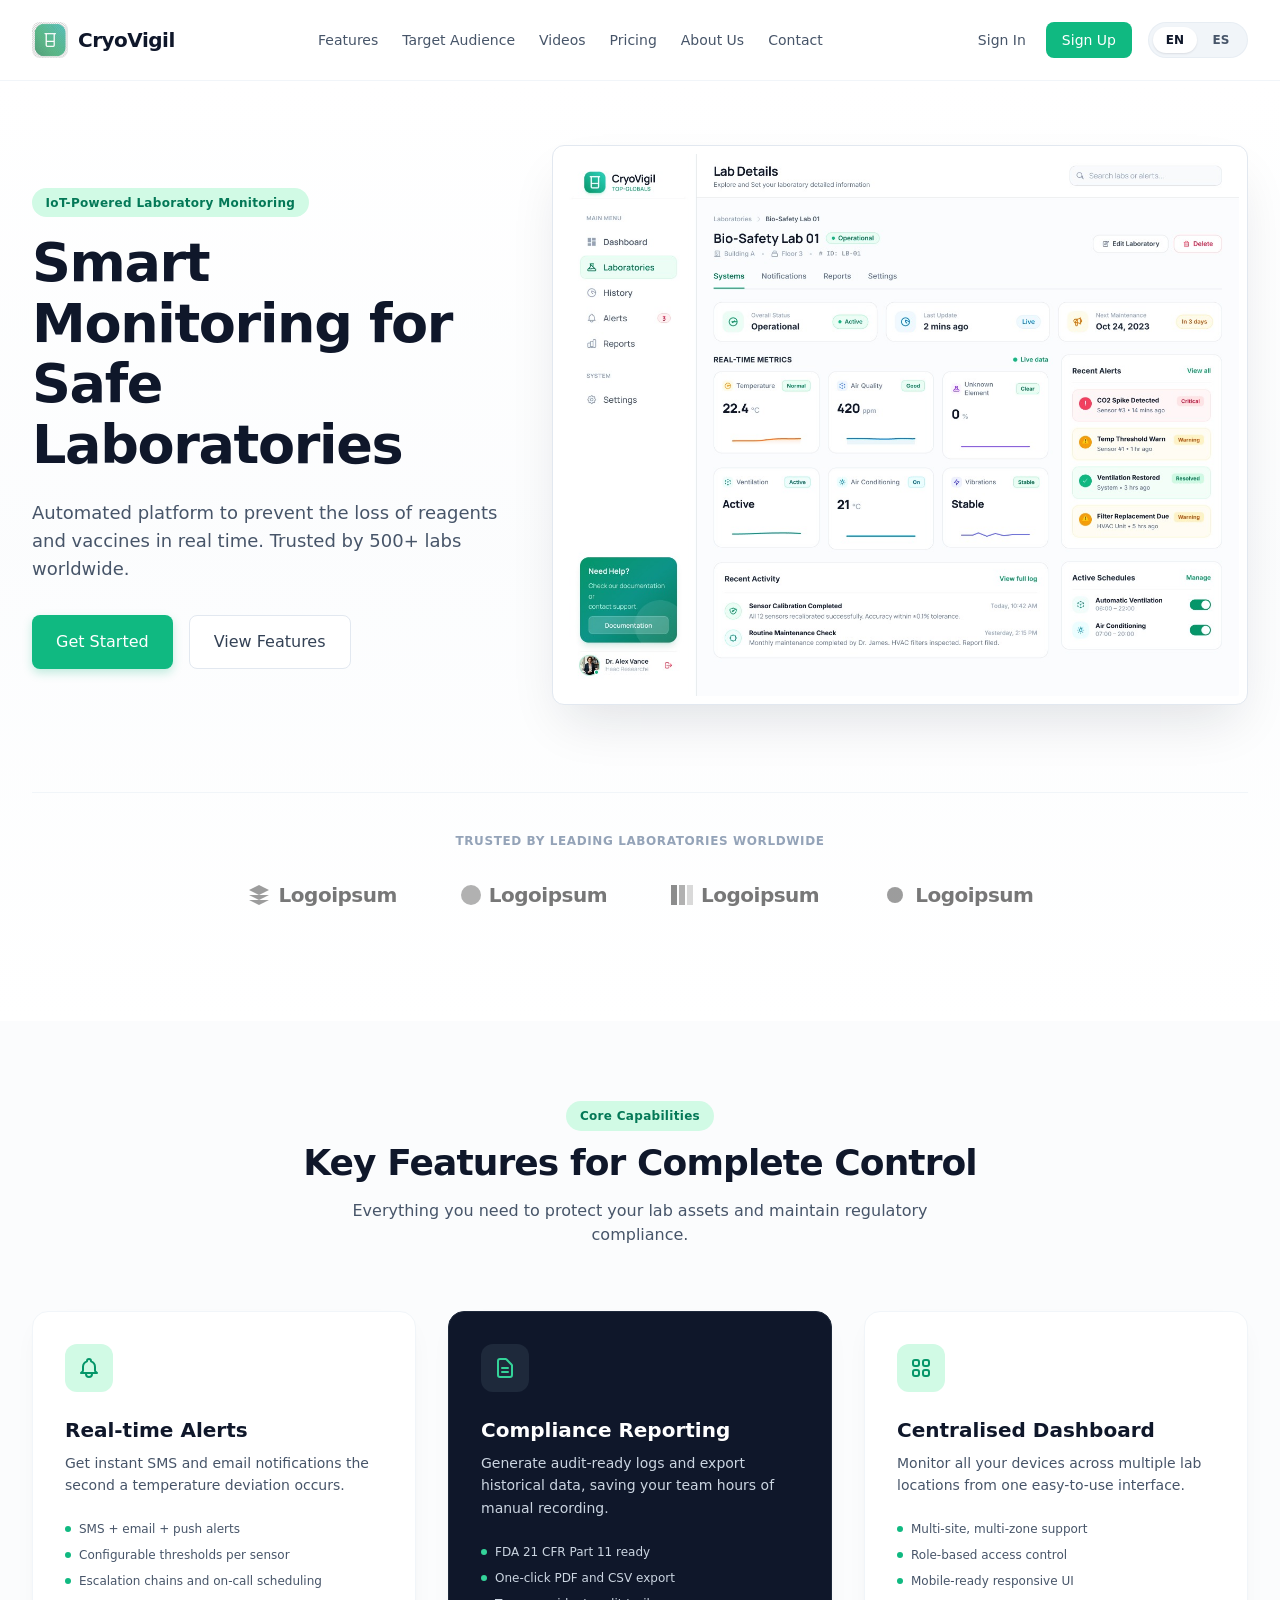
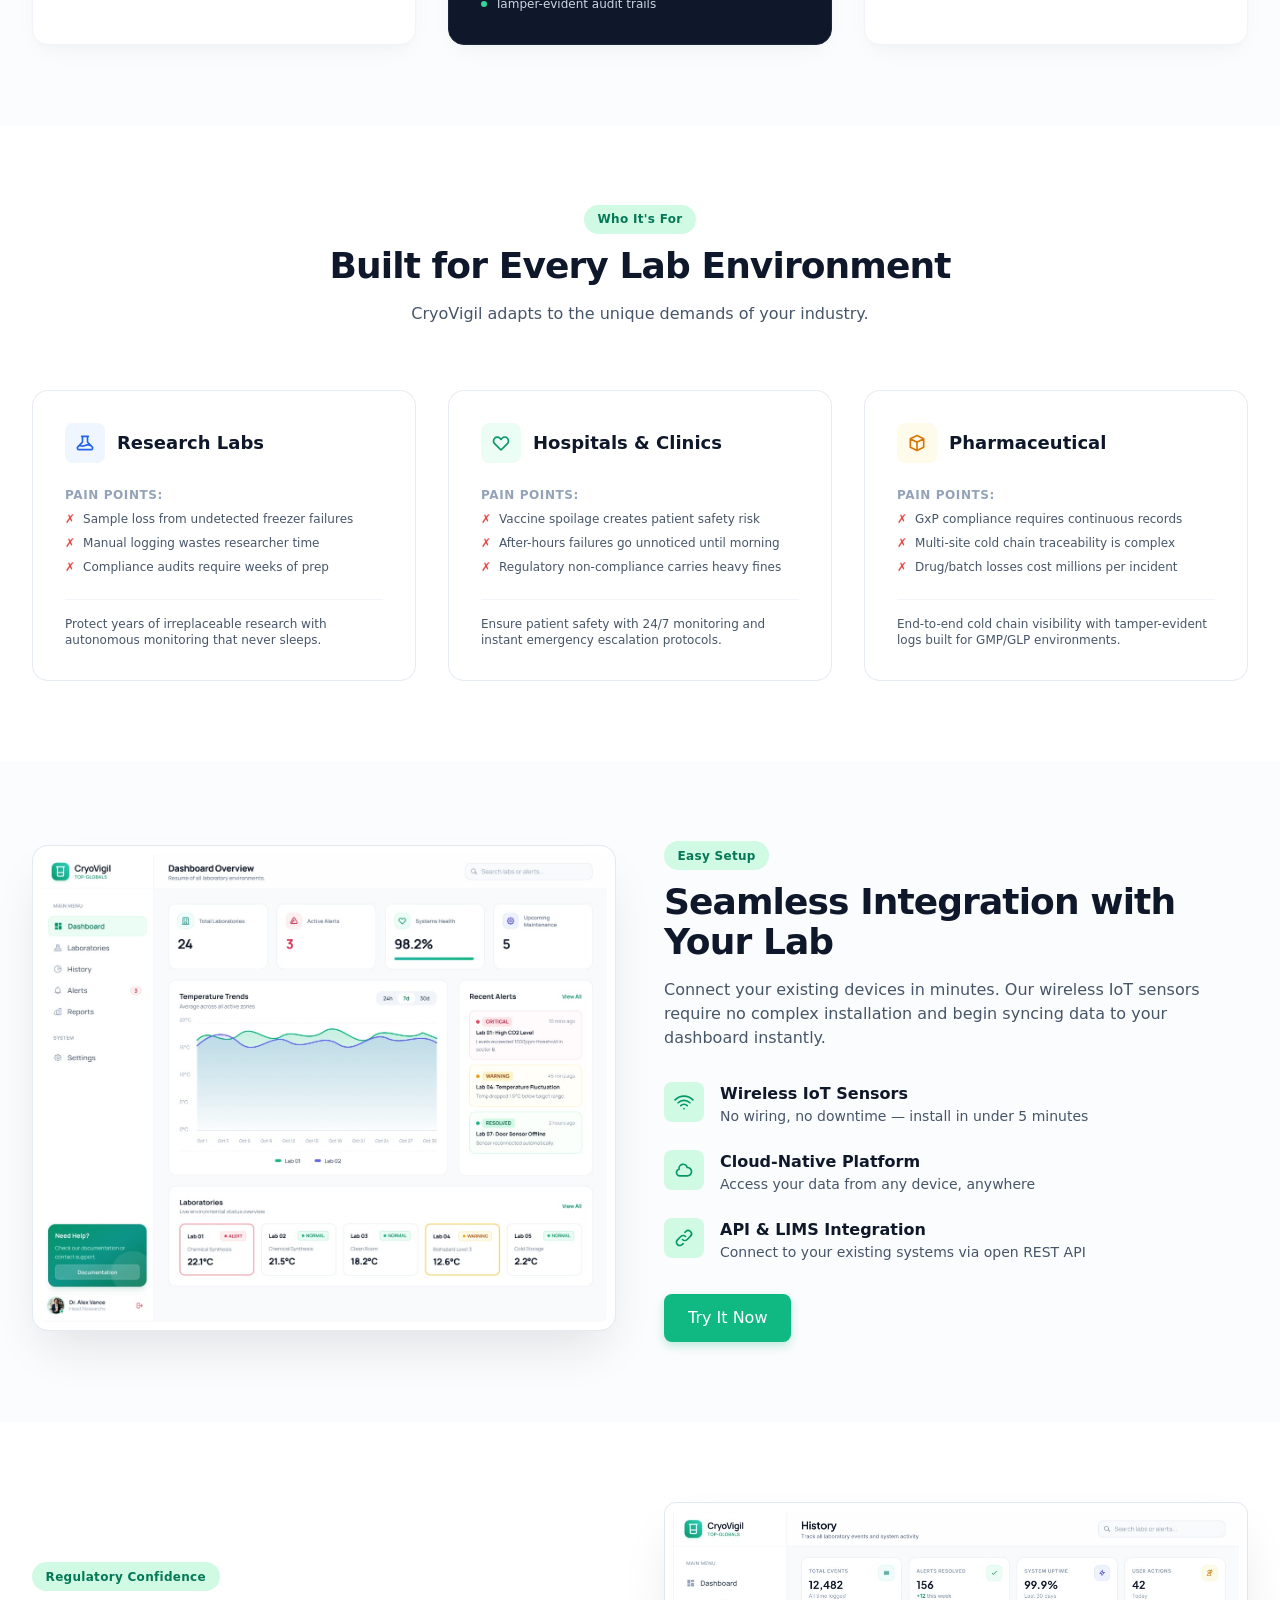
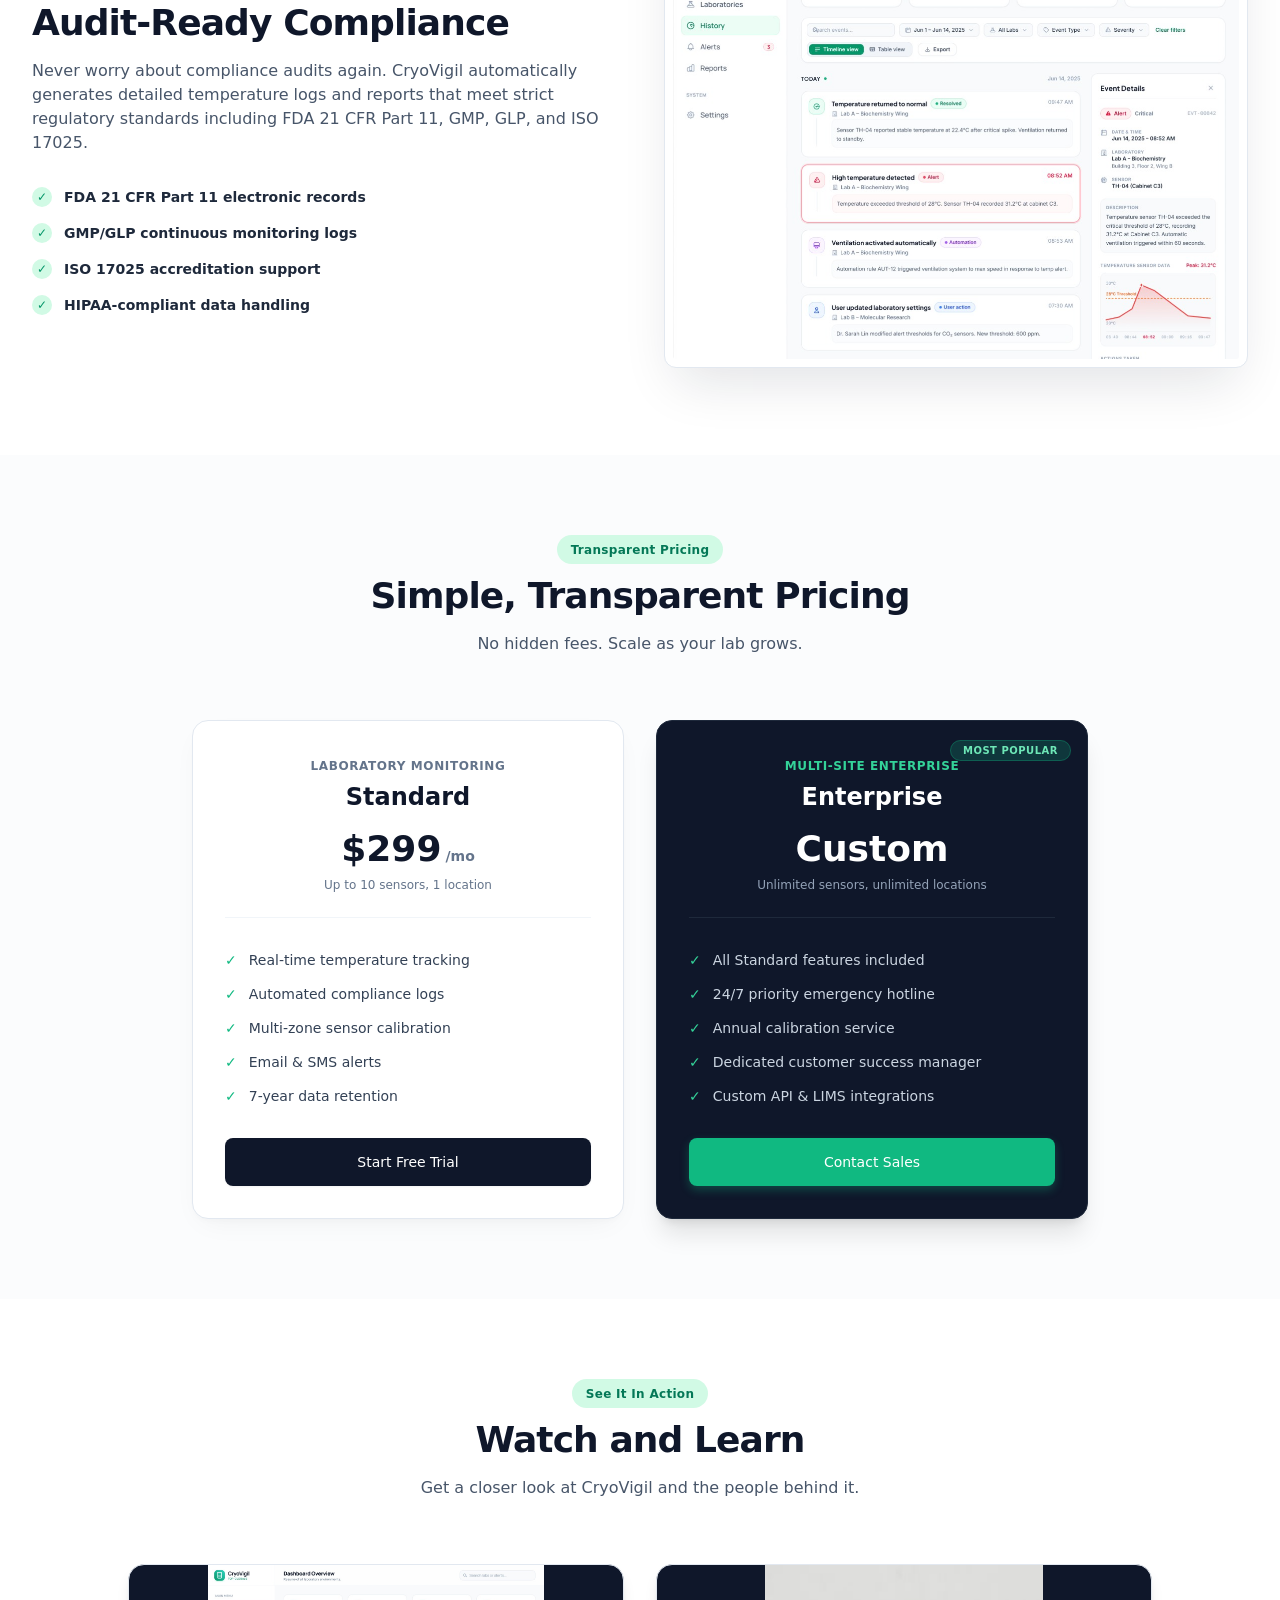
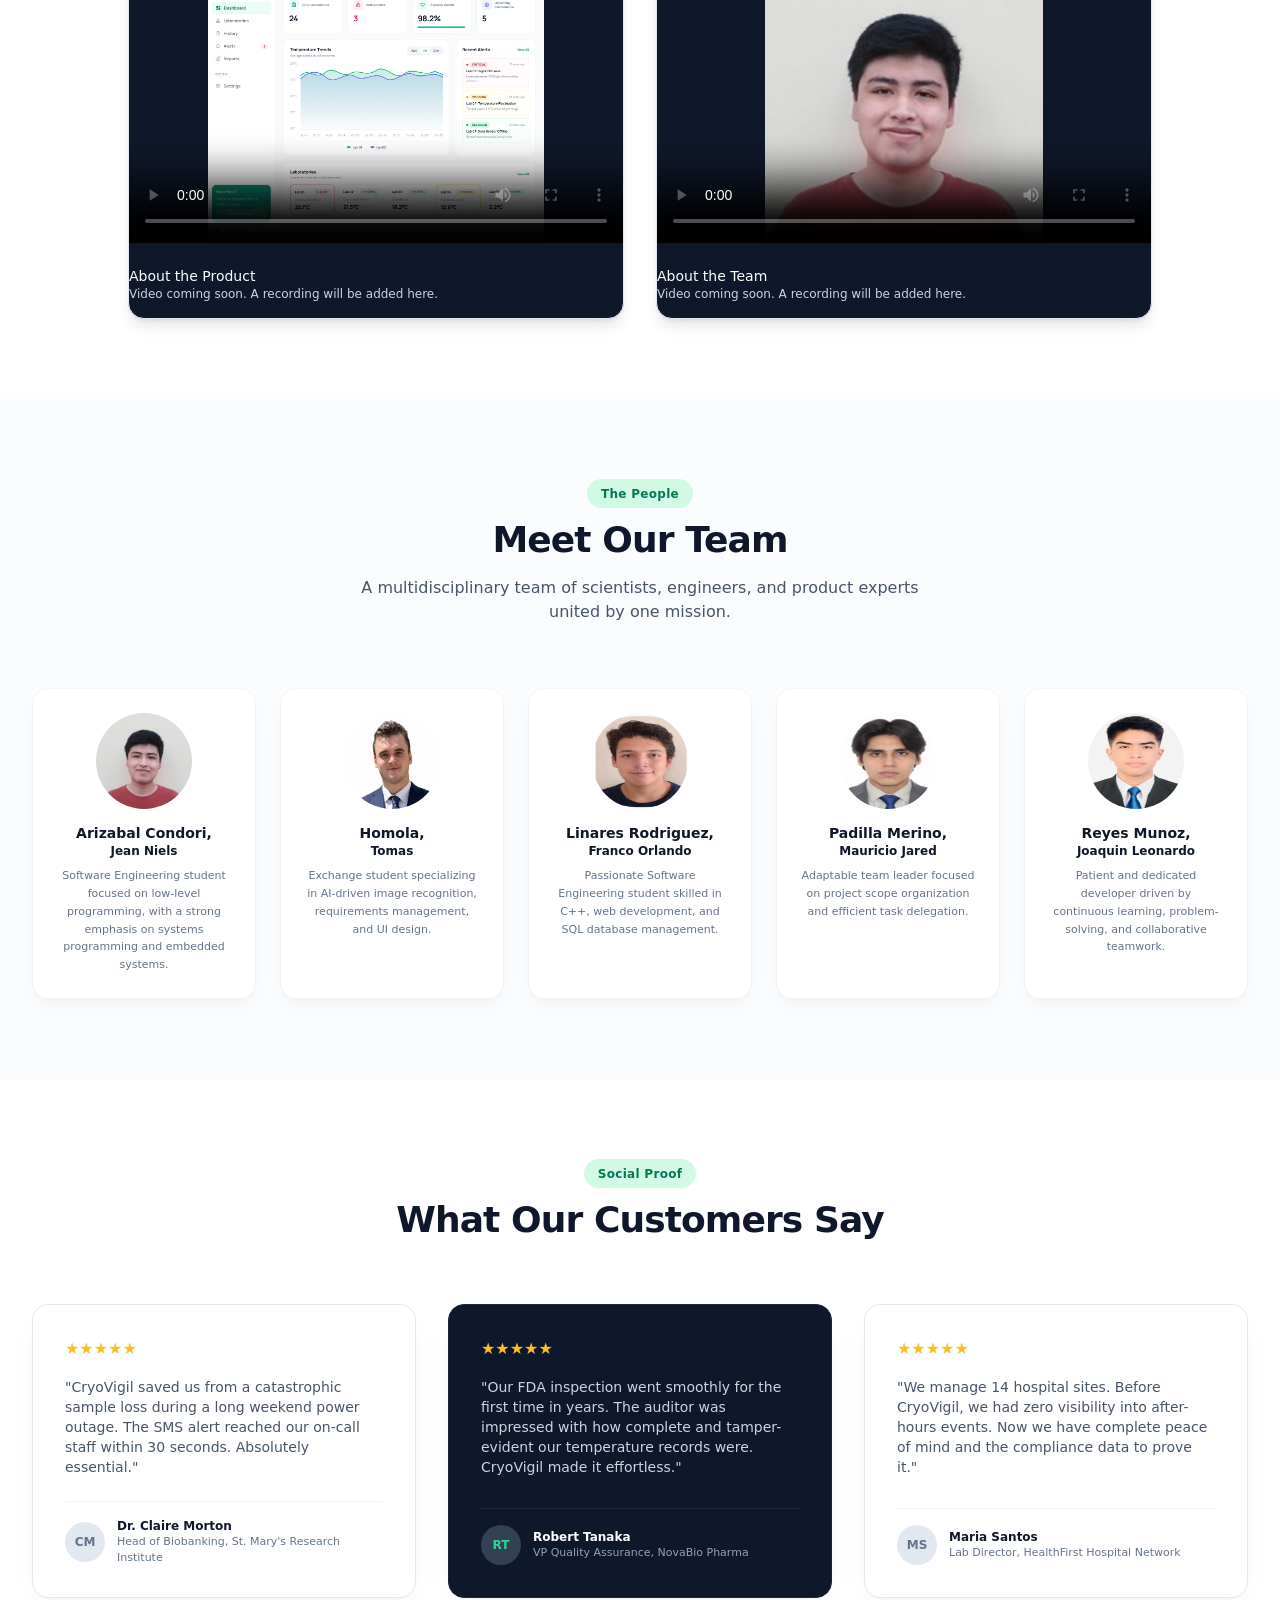
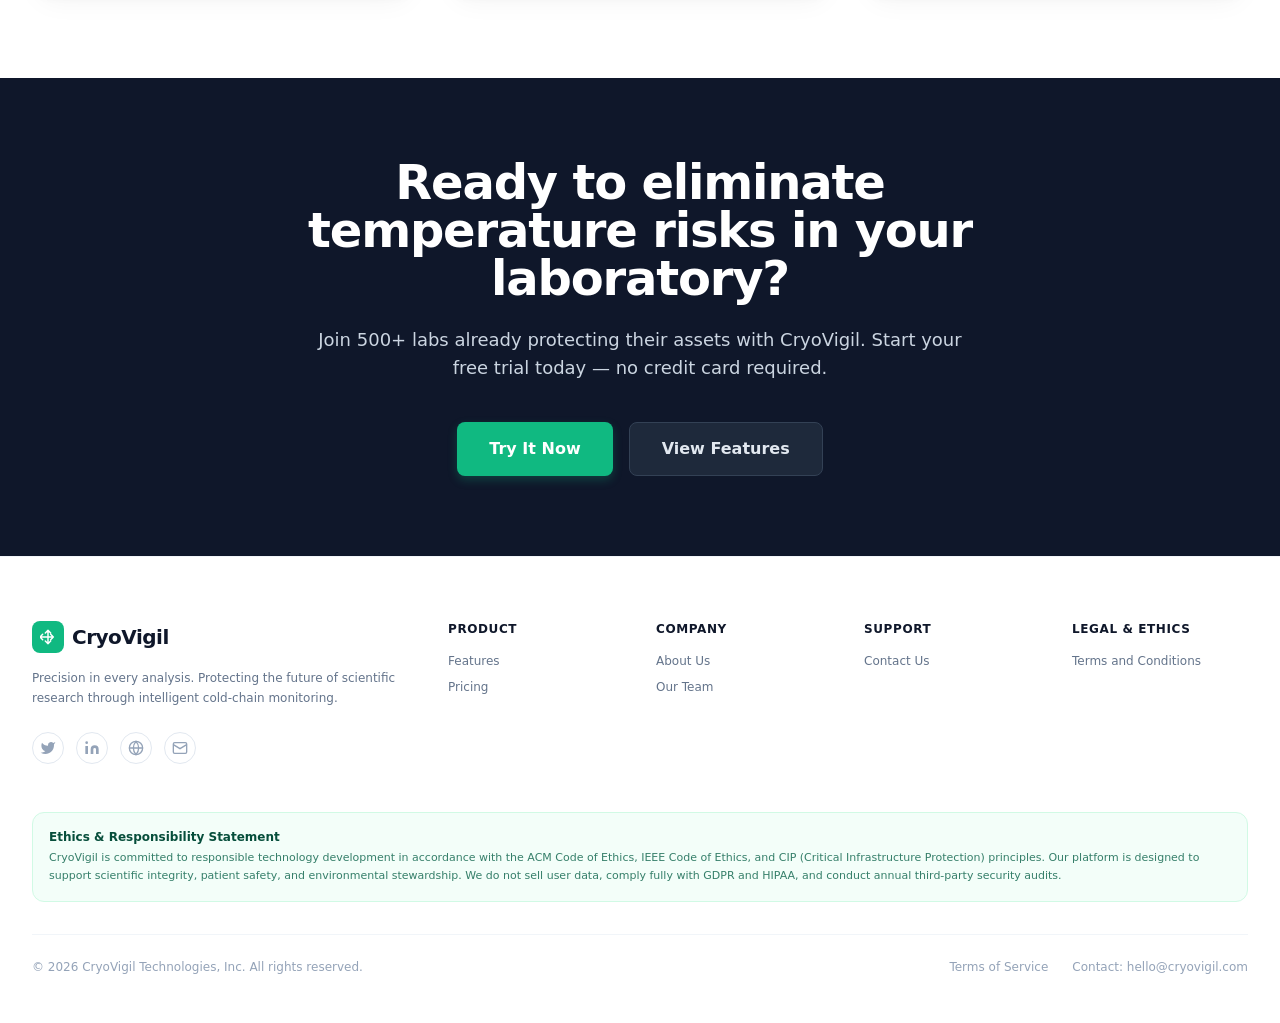
==== commit a357c31c: "Merge branch 'release/v1.1.0' into main # Conflicts: #	index.html #	js/main.js #	js/translations.js" ====
--- a/index.html
+++ b/index.html
@@ -1925,4 +1925,4 @@
     </footer>
     <!-- END: MainFooter -->
   </body>
-</html>
+</html>
--- a/css/style.css
+++ b/css/style.css
@@ -1,5 +1,11 @@
 :root {
-  font-family: Inter, system-ui, -apple-system, BlinkMacSystemFont, "Segoe UI", sans-serif;
+  font-family:
+    Inter,
+    system-ui,
+    -apple-system,
+    BlinkMacSystemFont,
+    "Segoe UI",
+    sans-serif;
   color: #1f2937;
   background: #fff;
   font-synthesis: none;
@@ -124,277 +130,837 @@
 }
 
 .shadow-soft {
-  box-shadow: 0 10px 30px -10px rgb(0 0 0 / 6%), 0 4px 6px -2px rgb(0 0 0 / 2%);
+  box-shadow:
+    0 10px 30px -10px rgb(0 0 0 / 6%),
+    0 4px 6px -2px rgb(0 0 0 / 2%);
 }
 
 .shadow-mockup {
   box-shadow: 0 25px 50px -12px rgb(15 23 42 / 12%);
 }
 
-.block { display: block; }
-.inline-block { display: inline-block; }
-.flex { display: flex; }
-.inline-flex { display: inline-flex; }
-.grid { display: grid; }
-.hidden { display: none; }
-.flex-col { flex-direction: column; }
-.flex-wrap { flex-wrap: wrap; }
-.flex-grow { flex-grow: 1; }
-.flex-shrink-0 { flex-shrink: 0; }
-.items-start { align-items: flex-start; }
-.items-center { align-items: center; }
-.items-baseline { align-items: baseline; }
-.justify-between { justify-content: space-between; }
-.justify-center { justify-content: center; }
-.grid-cols-1 { grid-template-columns: repeat(1, minmax(0, 1fr)); }
-.grid-cols-3 { grid-template-columns: repeat(3, minmax(0, 1fr)); }
-.gap-0\.5 { gap: 0.125rem; }
-.gap-1 { gap: 0.25rem; }
-.gap-2 { gap: 0.5rem; }
-.gap-2\.5 { gap: 0.625rem; }
-.gap-3 { gap: 0.75rem; }
-.gap-3\.5 { gap: 0.875rem; }
-.gap-4 { gap: 1rem; }
-.gap-6 { gap: 1.5rem; }
-.gap-8 { gap: 2rem; }
-.gap-12 { gap: 3rem; }
-.space-y-1 > :not([hidden]) ~ :not([hidden]) { margin-top: 0.25rem; }
-.space-y-2 > :not([hidden]) ~ :not([hidden]) { margin-top: 0.5rem; }
-.space-y-2\.5 > :not([hidden]) ~ :not([hidden]) { margin-top: 0.625rem; }
-.space-y-3 > :not([hidden]) ~ :not([hidden]) { margin-top: 0.75rem; }
-.space-y-3\.5 > :not([hidden]) ~ :not([hidden]) { margin-top: 0.875rem; }
-.space-y-4 > :not([hidden]) ~ :not([hidden]) { margin-top: 1rem; }
-.space-y-6 > :not([hidden]) ~ :not([hidden]) { margin-top: 1.5rem; }
-
-.absolute { position: absolute; }
-.relative { position: relative; }
-.sticky { position: sticky; }
-.top-0 { top: 0; }
-.top-4 { top: 1rem; }
-.right-4 { right: 1rem; }
-.inset-0 { inset: 0; }
-.z-10 { z-index: 10; }
-.z-50 { z-index: 50; }
-.mx-auto { margin-right: auto; margin-left: auto; }
-.my-8 { margin-top: 2rem; margin-bottom: 2rem; }
-.ml-0\.5 { margin-left: 0.125rem; }
-.ml-2 { margin-left: 0.5rem; }
-.mt-1 { margin-top: 0.25rem; }
-.mt-2 { margin-top: 0.5rem; }
-.mt-20 { margin-top: 5rem; }
-.mb-1 { margin-bottom: 0.25rem; }
-.mb-2 { margin-bottom: 0.5rem; }
-.mb-3 { margin-bottom: 0.75rem; }
-.mb-4 { margin-bottom: 1rem; }
-.mb-5 { margin-bottom: 1.25rem; }
-.mb-6 { margin-bottom: 1.5rem; }
-.mb-8 { margin-bottom: 2rem; }
-.mb-10 { margin-bottom: 2.5rem; }
-.mb-16 { margin-bottom: 4rem; }
-.h-1\.5 { height: 0.375rem; }
-.h-2 { height: 0.5rem; }
-.h-3 { height: 0.75rem; }
-.h-4 { height: 1rem; }
-.h-5 { height: 1.25rem; }
-.h-6 { height: 1.5rem; }
-.h-8 { height: 2rem; }
-.h-9 { height: 2.25rem; }
-.h-10 { height: 2.5rem; }
-.h-12 { height: 3rem; }
-.h-14 { height: 3.5rem; }
-.h-20 { height: 5rem; }
-.h-24 { height: 6rem; }
-.h-40 { height: 10rem; }
-.h-full { height: 100%; }
-.min-h-screen { min-height: 100vh; }
-.w-1\.5 { width: 0.375rem; }
-.w-2 { width: 0.5rem; }
-.w-3 { width: 0.75rem; }
-.w-4 { width: 1rem; }
-.w-5 { width: 1.25rem; }
-.w-6 { width: 1.5rem; }
-.w-8 { width: 2rem; }
-.w-9 { width: 2.25rem; }
-.w-10 { width: 2.5rem; }
-.w-12 { width: 3rem; }
-.w-14 { width: 3.5rem; }
-.w-16 { width: 4rem; }
-.w-24 { width: 6rem; }
-.w-full { width: 100%; }
-.max-w-sm { max-width: 24rem; }
-.max-w-lg { max-width: 32rem; }
-.max-w-xl { max-width: 36rem; }
-.max-w-2xl { max-width: 42rem; }
-.max-w-4xl { max-width: 56rem; }
-.max-w-5xl { max-width: 64rem; }
-.max-w-7xl { max-width: 80rem; }
-.overflow-hidden { overflow: hidden; }
-.aspect-video { aspect-ratio: 16 / 9; }
-
-.border { border: 1px solid var(--slate-200); }
-.border-b { border-bottom: 1px solid var(--slate-200); }
-.border-t { border-top: 1px solid var(--slate-200); }
-.border-slate-100 { border-color: var(--slate-100); }
-.border-slate-200 { border-color: var(--slate-200); }
-.border-slate-200\/60 { border-color: rgb(226 232 240 / 60%); }
-.border-slate-200\/80 { border-color: rgb(226 232 240 / 80%); }
-.border-slate-200\/90 { border-color: rgb(226 232 240 / 90%); }
-.border-slate-700 { border-color: #334155; }
-.border-amber-200 { border-color: #fde68a; }
-.border-brand-100 { border-color: var(--brand-100); }
-.border-brand-500\/30 { border-color: rgb(16 185 129 / 30%); }
-.border-navy-800 { border-color: #1e293b; }
-.rounded { border-radius: 0.25rem; }
-.rounded-lg { border-radius: 0.5rem; }
-.rounded-xl { border-radius: 0.75rem; }
-.rounded-2xl { border-radius: 1rem; }
-.rounded-full { border-radius: 9999px; }
-
-.bg-white { background-color: #fff; }
-.bg-white\/95 { background-color: rgb(255 255 255 / 95%); }
-.bg-slate-50 { background-color: var(--slate-50); }
-.bg-slate-50\/50 { background-color: rgb(248 250 252 / 50%); }
-.bg-slate-50\/70 { background-color: rgb(248 250 252 / 70%); }
-.bg-slate-100 { background-color: var(--slate-100); }
-.bg-slate-200 { background-color: var(--slate-200); }
-.bg-slate-700 { background-color: #334155; }
-.bg-slate-800 { background-color: var(--slate-800); }
-.bg-slate-900 { background-color: var(--slate-900); }
-.bg-brand-50\/60 { background-color: rgb(236 253 245 / 60%); }
-.bg-brand-100 { background-color: var(--brand-100); }
-.bg-brand-300 { background-color: var(--brand-300); }
-.bg-brand-400 { background-color: var(--brand-400); }
-.bg-brand-500 { background-color: var(--brand-500); }
-.bg-brand-500\/20 { background-color: rgb(16 185 129 / 20%); }
-.bg-brand-700 { background-color: var(--brand-700); }
-.bg-emerald-50 { background-color: #ecfdf5; }
-.bg-emerald-100 { background-color: #d1fae5; }
-.bg-emerald-400 { background-color: #34d399; }
-.bg-emerald-500 { background-color: #10b981; }
-.bg-amber-50 { background-color: #fffbeb; }
-.bg-amber-50\/30 { background-color: rgb(255 251 235 / 30%); }
-.bg-amber-400 { background-color: #fbbf24; }
-.bg-amber-500 { background-color: #f59e0b; }
-.bg-blue-50 { background-color: #eff6ff; }
-.bg-red-400 { background-color: #f87171; }
-.bg-red-600 { background-color: #dc2626; }
-.bg-navy-900 { background-color: #0f172a; }
-.bg-gradient-to-b { background-image: linear-gradient(to bottom, var(--gradient-from), var(--gradient-via), var(--gradient-to)); }
-.bg-gradient-to-t { background-image: linear-gradient(to top, var(--gradient-from), var(--gradient-via), var(--gradient-to)); }
-.from-white { --gradient-from: #fff; }
-.via-slate-50\/50 { --gradient-via: rgb(248 250 252 / 50%); }
-.to-white { --gradient-to: #fff; }
-.from-slate-950 { --gradient-from: #020617; }
-.via-slate-900\/60 { --gradient-via: rgb(15 23 42 / 60%); }
-.to-transparent { --gradient-to: transparent; }
-
-.p-1 { padding: 0.25rem; }
-.p-2 { padding: 0.5rem; }
-.p-2\.5 { padding: 0.625rem; }
-.p-3 { padding: 0.75rem; }
-.p-3\.5 { padding: 0.875rem; }
-.p-4 { padding: 1rem; }
-.p-6 { padding: 1.5rem; }
-.p-8 { padding: 2rem; }
-.px-1\.5 { padding-right: 0.375rem; padding-left: 0.375rem; }
-.px-2 { padding-right: 0.5rem; padding-left: 0.5rem; }
-.px-2\.5 { padding-right: 0.625rem; padding-left: 0.625rem; }
-.px-3 { padding-right: 0.75rem; padding-left: 0.75rem; }
-.px-4 { padding-right: 1rem; padding-left: 1rem; }
-.px-6 { padding-right: 1.5rem; padding-left: 1.5rem; }
-.px-8 { padding-right: 2rem; padding-left: 2rem; }
-.py-0\.5 { padding-top: 0.125rem; padding-bottom: 0.125rem; }
-.py-1 { padding-top: 0.25rem; padding-bottom: 0.25rem; }
-.py-2 { padding-top: 0.5rem; padding-bottom: 0.5rem; }
-.py-3 { padding-top: 0.75rem; padding-bottom: 0.75rem; }
-.py-3\.5 { padding-top: 0.875rem; padding-bottom: 0.875rem; }
-.py-20 { padding-top: 5rem; padding-bottom: 5rem; }
-.pt-2 { padding-top: 0.5rem; }
-.pt-3 { padding-top: 0.75rem; }
-.pt-4 { padding-top: 1rem; }
-.pt-6 { padding-top: 1.5rem; }
-.pt-10 { padding-top: 2.5rem; }
-.pt-12 { padding-top: 3rem; }
-.pt-16 { padding-top: 4rem; }
-.pb-3 { padding-bottom: 0.75rem; }
-.pb-4 { padding-bottom: 1rem; }
-.pb-6 { padding-bottom: 1.5rem; }
-.pb-12 { padding-bottom: 3rem; }
-.pb-20 { padding-bottom: 5rem; }
-
-.text-left { text-align: left; }
-.text-center { text-align: center; }
-.text-white { color: #fff; }
-.text-slate-200 { color: var(--slate-200); }
-.text-slate-300 { color: var(--slate-300); }
-.text-slate-400 { color: var(--slate-400); }
-.text-slate-500 { color: var(--slate-500); }
-.text-slate-600 { color: var(--slate-600); }
-.text-slate-700 { color: var(--slate-700); }
-.text-slate-800 { color: var(--slate-800); }
-.text-slate-900 { color: var(--slate-900); }
-.text-brand-300 { color: var(--brand-300); }
-.text-brand-400 { color: var(--brand-400); }
-.text-brand-600 { color: var(--brand-600); }
-.text-brand-800\/80 { color: rgb(6 95 70 / 80%); }
-.text-brand-900 { color: var(--brand-900); }
-.text-emerald-500 { color: #10b981; }
-.text-emerald-600 { color: #059669; }
-.text-emerald-700 { color: #047857; }
-.text-emerald-800 { color: #065f46; }
-.text-amber-400 { color: #fbbf24; }
-.text-amber-600 { color: #d97706; }
-.text-amber-700 { color: #b45309; }
-.text-blue-600 { color: #2563eb; }
-.text-red-500 { color: #ef4444; }
-.text-xs { font-size: 0.75rem; line-height: 1rem; }
-.text-\[10px\] { font-size: 10px; line-height: 1.4; }
-.text-\[11px\] { font-size: 11px; line-height: 1.4; }
-.text-sm { font-size: 0.875rem; line-height: 1.25rem; }
-.text-base { font-size: 1rem; line-height: 1.5rem; }
-.text-lg { font-size: 1.125rem; line-height: 1.75rem; }
-.text-xl { font-size: 1.25rem; line-height: 1.75rem; }
-.text-2xl { font-size: 1.5rem; line-height: 2rem; }
-.text-3xl { font-size: 1.875rem; line-height: 2.25rem; }
-.text-4xl { font-size: 2.25rem; line-height: 2.5rem; }
-.font-medium { font-weight: 500; }
-.font-semibold { font-weight: 600; }
-.font-bold { font-weight: 700; }
-.font-extrabold { font-weight: 800; }
-.font-mono { font-family: ui-monospace, SFMono-Regular, Menlo, monospace; }
-.uppercase { text-transform: uppercase; }
-.tracking-tight { letter-spacing: -0.025em; }
-.tracking-wider { letter-spacing: 0.05em; }
-.leading-tight { line-height: 1.25; }
-.leading-relaxed { line-height: 1.625; }
-.leading-\[1\.12\] { line-height: 1.12; }
-
-.opacity-30 { opacity: 0.3; }
-.opacity-70 { opacity: 0.7; }
-.animate-pulse { animation: pulse 2s cubic-bezier(0.4, 0, 0.6, 1) infinite; }
-.grayscale { filter: grayscale(1); }
-.cursor-pointer { cursor: pointer; }
-.drop-shadow { filter: drop-shadow(0 1px 2px rgb(0 0 0 / 10%)); }
-.fill-current { fill: currentColor; }
-.fill-none { fill: none; }
-.stroke-current { stroke: currentColor; }
-.stroke-\[2\.2\] { stroke-width: 2.2; }
-.ring-4 { box-shadow: 0 0 0 4px var(--ring-color); }
-.ring-emerald-100 { --ring-color: #d1fae5; }
-.ring-amber-100 { --ring-color: #fef3c7; }
-.shadow-sm { box-shadow: 0 1px 2px rgb(0 0 0 / 5%); }
-.shadow-xs { box-shadow: 0 1px 2px rgb(15 23 42 / 10%); }
-.shadow-lg { box-shadow: 0 10px 15px -3px rgb(0 0 0 / 10%), 0 4px 6px -4px rgb(0 0 0 / 10%); }
-.shadow-xl { box-shadow: 0 20px 25px -5px rgb(0 0 0 / 10%), 0 8px 10px -6px rgb(0 0 0 / 10%); }
-.shadow-brand-500\/25 { box-shadow: 0 4px 10px rgb(16 185 129 / 25%); }
-.shadow-brand-500\/30 { box-shadow: 0 4px 10px rgb(16 185 129 / 30%); }
-.shadow-red-600\/40 { box-shadow: 0 4px 10px rgb(220 38 38 / 40%); }
-.transition-all { transition: all 180ms ease; }
-.transition-colors { transition: color 180ms ease, background-color 180ms ease, border-color 180ms ease; }
-.transition-shadow { transition: box-shadow 180ms ease; }
-.transition-transform { transition: transform 180ms ease; }
-.backdrop-blur-md { backdrop-filter: blur(12px); }
-.focus\:outline-none:focus { outline: none; }
+.block {
+  display: block;
+}
+.inline-block {
+  display: inline-block;
+}
+.flex {
+  display: flex;
+}
+.inline-flex {
+  display: inline-flex;
+}
+.grid {
+  display: grid;
+}
+.hidden {
+  display: none;
+}
+.flex-col {
+  flex-direction: column;
+}
+.flex-wrap {
+  flex-wrap: wrap;
+}
+.flex-grow {
+  flex-grow: 1;
+}
+.flex-shrink-0 {
+  flex-shrink: 0;
+}
+.items-start {
+  align-items: flex-start;
+}
+.items-center {
+  align-items: center;
+}
+.items-baseline {
+  align-items: baseline;
+}
+.justify-between {
+  justify-content: space-between;
+}
+.justify-center {
+  justify-content: center;
+}
+.grid-cols-1 {
+  grid-template-columns: repeat(1, minmax(0, 1fr));
+}
+.grid-cols-3 {
+  grid-template-columns: repeat(3, minmax(0, 1fr));
+}
+.gap-0\.5 {
+  gap: 0.125rem;
+}
+.gap-1 {
+  gap: 0.25rem;
+}
+.gap-2 {
+  gap: 0.5rem;
+}
+.gap-2\.5 {
+  gap: 0.625rem;
+}
+.gap-3 {
+  gap: 0.75rem;
+}
+.gap-3\.5 {
+  gap: 0.875rem;
+}
+.gap-4 {
+  gap: 1rem;
+}
+.gap-6 {
+  gap: 1.5rem;
+}
+.gap-8 {
+  gap: 2rem;
+}
+.gap-12 {
+  gap: 3rem;
+}
+.space-y-1 > :not([hidden]) ~ :not([hidden]) {
+  margin-top: 0.25rem;
+}
+.space-y-2 > :not([hidden]) ~ :not([hidden]) {
+  margin-top: 0.5rem;
+}
+.space-y-2\.5 > :not([hidden]) ~ :not([hidden]) {
+  margin-top: 0.625rem;
+}
+.space-y-3 > :not([hidden]) ~ :not([hidden]) {
+  margin-top: 0.75rem;
+}
+.space-y-3\.5 > :not([hidden]) ~ :not([hidden]) {
+  margin-top: 0.875rem;
+}
+.space-y-4 > :not([hidden]) ~ :not([hidden]) {
+  margin-top: 1rem;
+}
+.space-y-6 > :not([hidden]) ~ :not([hidden]) {
+  margin-top: 1.5rem;
+}
+
+.absolute {
+  position: absolute;
+}
+.relative {
+  position: relative;
+}
+.sticky {
+  position: sticky;
+}
+.top-0 {
+  top: 0;
+}
+.top-4 {
+  top: 1rem;
+}
+.right-4 {
+  right: 1rem;
+}
+.inset-0 {
+  inset: 0;
+}
+.z-10 {
+  z-index: 10;
+}
+.z-50 {
+  z-index: 50;
+}
+.mx-auto {
+  margin-right: auto;
+  margin-left: auto;
+}
+.my-8 {
+  margin-top: 2rem;
+  margin-bottom: 2rem;
+}
+.ml-0\.5 {
+  margin-left: 0.125rem;
+}
+.ml-2 {
+  margin-left: 0.5rem;
+}
+.mt-1 {
+  margin-top: 0.25rem;
+}
+.mt-2 {
+  margin-top: 0.5rem;
+}
+.mt-20 {
+  margin-top: 5rem;
+}
+.mb-1 {
+  margin-bottom: 0.25rem;
+}
+.mb-2 {
+  margin-bottom: 0.5rem;
+}
+.mb-3 {
+  margin-bottom: 0.75rem;
+}
+.mb-4 {
+  margin-bottom: 1rem;
+}
+.mb-5 {
+  margin-bottom: 1.25rem;
+}
+.mb-6 {
+  margin-bottom: 1.5rem;
+}
+.mb-8 {
+  margin-bottom: 2rem;
+}
+.mb-10 {
+  margin-bottom: 2.5rem;
+}
+.mb-16 {
+  margin-bottom: 4rem;
+}
+.h-1\.5 {
+  height: 0.375rem;
+}
+.h-2 {
+  height: 0.5rem;
+}
+.h-3 {
+  height: 0.75rem;
+}
+.h-4 {
+  height: 1rem;
+}
+.h-5 {
+  height: 1.25rem;
+}
+.h-6 {
+  height: 1.5rem;
+}
+.h-8 {
+  height: 2rem;
+}
+.h-9 {
+  height: 2.25rem;
+}
+.h-10 {
+  height: 2.5rem;
+}
+.h-12 {
+  height: 3rem;
+}
+.h-14 {
+  height: 3.5rem;
+}
+.h-20 {
+  height: 5rem;
+}
+.h-24 {
+  height: 6rem;
+}
+.h-40 {
+  height: 10rem;
+}
+.h-full {
+  height: 100%;
+}
+.min-h-screen {
+  min-height: 100vh;
+}
+.w-1\.5 {
+  width: 0.375rem;
+}
+.w-2 {
+  width: 0.5rem;
+}
+.w-3 {
+  width: 0.75rem;
+}
+.w-4 {
+  width: 1rem;
+}
+.w-5 {
+  width: 1.25rem;
+}
+.w-6 {
+  width: 1.5rem;
+}
+.w-8 {
+  width: 2rem;
+}
+.w-9 {
+  width: 2.25rem;
+}
+.w-10 {
+  width: 2.5rem;
+}
+.w-12 {
+  width: 3rem;
+}
+.w-14 {
+  width: 3.5rem;
+}
+.w-16 {
+  width: 4rem;
+}
+.w-24 {
+  width: 6rem;
+}
+.w-full {
+  width: 100%;
+}
+.max-w-sm {
+  max-width: 24rem;
+}
+.max-w-lg {
+  max-width: 32rem;
+}
+.max-w-xl {
+  max-width: 36rem;
+}
+.max-w-2xl {
+  max-width: 42rem;
+}
+.max-w-4xl {
+  max-width: 56rem;
+}
+.max-w-5xl {
+  max-width: 64rem;
+}
+.max-w-7xl {
+  max-width: 80rem;
+}
+.overflow-hidden {
+  overflow: hidden;
+}
+.aspect-video {
+  aspect-ratio: 16 / 9;
+}
+
+.border {
+  border: 1px solid var(--slate-200);
+}
+.border-b {
+  border-bottom: 1px solid var(--slate-200);
+}
+.border-t {
+  border-top: 1px solid var(--slate-200);
+}
+.border-slate-100 {
+  border-color: var(--slate-100);
+}
+.border-slate-200 {
+  border-color: var(--slate-200);
+}
+.border-slate-200\/60 {
+  border-color: rgb(226 232 240 / 60%);
+}
+.border-slate-200\/80 {
+  border-color: rgb(226 232 240 / 80%);
+}
+.border-slate-200\/90 {
+  border-color: rgb(226 232 240 / 90%);
+}
+.border-slate-700 {
+  border-color: #334155;
+}
+.border-amber-200 {
+  border-color: #fde68a;
+}
+.border-brand-100 {
+  border-color: var(--brand-100);
+}
+.border-brand-500\/30 {
+  border-color: rgb(16 185 129 / 30%);
+}
+.border-navy-800 {
+  border-color: #1e293b;
+}
+.rounded {
+  border-radius: 0.25rem;
+}
+.rounded-lg {
+  border-radius: 0.5rem;
+}
+.rounded-xl {
+  border-radius: 0.75rem;
+}
+.rounded-2xl {
+  border-radius: 1rem;
+}
+.rounded-full {
+  border-radius: 9999px;
+}
+
+.bg-white {
+  background-color: #fff;
+}
+.bg-white\/95 {
+  background-color: rgb(255 255 255 / 95%);
+}
+.bg-slate-50 {
+  background-color: var(--slate-50);
+}
+.bg-slate-50\/50 {
+  background-color: rgb(248 250 252 / 50%);
+}
+.bg-slate-50\/70 {
+  background-color: rgb(248 250 252 / 70%);
+}
+.bg-slate-100 {
+  background-color: var(--slate-100);
+}
+.bg-slate-200 {
+  background-color: var(--slate-200);
+}
+.bg-slate-700 {
+  background-color: #334155;
+}
+.bg-slate-800 {
+  background-color: var(--slate-800);
+}
+.bg-slate-900 {
+  background-color: var(--slate-900);
+}
+.bg-brand-50\/60 {
+  background-color: rgb(236 253 245 / 60%);
+}
+.bg-brand-100 {
+  background-color: var(--brand-100);
+}
+.bg-brand-300 {
+  background-color: var(--brand-300);
+}
+.bg-brand-400 {
+  background-color: var(--brand-400);
+}
+.bg-brand-500 {
+  background-color: var(--brand-500);
+}
+.bg-brand-500\/20 {
+  background-color: rgb(16 185 129 / 20%);
+}
+.bg-brand-700 {
+  background-color: var(--brand-700);
+}
+.bg-emerald-50 {
+  background-color: #ecfdf5;
+}
+.bg-emerald-100 {
+  background-color: #d1fae5;
+}
+.bg-emerald-400 {
+  background-color: #34d399;
+}
+.bg-emerald-500 {
+  background-color: #10b981;
+}
+.bg-amber-50 {
+  background-color: #fffbeb;
+}
+.bg-amber-50\/30 {
+  background-color: rgb(255 251 235 / 30%);
+}
+.bg-amber-400 {
+  background-color: #fbbf24;
+}
+.bg-amber-500 {
+  background-color: #f59e0b;
+}
+.bg-blue-50 {
+  background-color: #eff6ff;
+}
+.bg-red-400 {
+  background-color: #f87171;
+}
+.bg-red-600 {
+  background-color: #dc2626;
+}
+.bg-navy-900 {
+  background-color: #0f172a;
+}
+.bg-gradient-to-b {
+  background-image: linear-gradient(
+    to bottom,
+    var(--gradient-from),
+    var(--gradient-via),
+    var(--gradient-to)
+  );
+}
+.bg-gradient-to-t {
+  background-image: linear-gradient(
+    to top,
+    var(--gradient-from),
+    var(--gradient-via),
+    var(--gradient-to)
+  );
+}
+.from-white {
+  --gradient-from: #fff;
+}
+.via-slate-50\/50 {
+  --gradient-via: rgb(248 250 252 / 50%);
+}
+.to-white {
+  --gradient-to: #fff;
+}
+.from-slate-950 {
+  --gradient-from: #020617;
+}
+.via-slate-900\/60 {
+  --gradient-via: rgb(15 23 42 / 60%);
+}
+.to-transparent {
+  --gradient-to: transparent;
+}
+
+.p-1 {
+  padding: 0.25rem;
+}
+.p-2 {
+  padding: 0.5rem;
+}
+.p-2\.5 {
+  padding: 0.625rem;
+}
+.p-3 {
+  padding: 0.75rem;
+}
+.p-3\.5 {
+  padding: 0.875rem;
+}
+.p-4 {
+  padding: 1rem;
+}
+.p-6 {
+  padding: 1.5rem;
+}
+.p-8 {
+  padding: 2rem;
+}
+.px-1\.5 {
+  padding-right: 0.375rem;
+  padding-left: 0.375rem;
+}
+.px-2 {
+  padding-right: 0.5rem;
+  padding-left: 0.5rem;
+}
+.px-2\.5 {
+  padding-right: 0.625rem;
+  padding-left: 0.625rem;
+}
+.px-3 {
+  padding-right: 0.75rem;
+  padding-left: 0.75rem;
+}
+.px-4 {
+  padding-right: 1rem;
+  padding-left: 1rem;
+}
+.px-6 {
+  padding-right: 1.5rem;
+  padding-left: 1.5rem;
+}
+.px-8 {
+  padding-right: 2rem;
+  padding-left: 2rem;
+}
+.py-0\.5 {
+  padding-top: 0.125rem;
+  padding-bottom: 0.125rem;
+}
+.py-1 {
+  padding-top: 0.25rem;
+  padding-bottom: 0.25rem;
+}
+.py-2 {
+  padding-top: 0.5rem;
+  padding-bottom: 0.5rem;
+}
+.py-3 {
+  padding-top: 0.75rem;
+  padding-bottom: 0.75rem;
+}
+.py-3\.5 {
+  padding-top: 0.875rem;
+  padding-bottom: 0.875rem;
+}
+.py-20 {
+  padding-top: 5rem;
+  padding-bottom: 5rem;
+}
+.pt-2 {
+  padding-top: 0.5rem;
+}
+.pt-3 {
+  padding-top: 0.75rem;
+}
+.pt-4 {
+  padding-top: 1rem;
+}
+.pt-6 {
+  padding-top: 1.5rem;
+}
+.pt-10 {
+  padding-top: 2.5rem;
+}
+.pt-12 {
+  padding-top: 3rem;
+}
+.pt-16 {
+  padding-top: 4rem;
+}
+.pb-3 {
+  padding-bottom: 0.75rem;
+}
+.pb-4 {
+  padding-bottom: 1rem;
+}
+.pb-6 {
+  padding-bottom: 1.5rem;
+}
+.pb-12 {
+  padding-bottom: 3rem;
+}
+.pb-20 {
+  padding-bottom: 5rem;
+}
+
+.text-left {
+  text-align: left;
+}
+.text-center {
+  text-align: center;
+}
+.text-white {
+  color: #fff;
+}
+.text-slate-200 {
+  color: var(--slate-200);
+}
+.text-slate-300 {
+  color: var(--slate-300);
+}
+.text-slate-400 {
+  color: var(--slate-400);
+}
+.text-slate-500 {
+  color: var(--slate-500);
+}
+.text-slate-600 {
+  color: var(--slate-600);
+}
+.text-slate-700 {
+  color: var(--slate-700);
+}
+.text-slate-800 {
+  color: var(--slate-800);
+}
+.text-slate-900 {
+  color: var(--slate-900);
+}
+.text-brand-300 {
+  color: var(--brand-300);
+}
+.text-brand-400 {
+  color: var(--brand-400);
+}
+.text-brand-600 {
+  color: var(--brand-600);
+}
+.text-brand-800\/80 {
+  color: rgb(6 95 70 / 80%);
+}
+.text-brand-900 {
+  color: var(--brand-900);
+}
+.text-emerald-500 {
+  color: #10b981;
+}
+.text-emerald-600 {
+  color: #059669;
+}
+.text-emerald-700 {
+  color: #047857;
+}
+.text-emerald-800 {
+  color: #065f46;
+}
+.text-amber-400 {
+  color: #fbbf24;
+}
+.text-amber-600 {
+  color: #d97706;
+}
+.text-amber-700 {
+  color: #b45309;
+}
+.text-blue-600 {
+  color: #2563eb;
+}
+.text-red-500 {
+  color: #ef4444;
+}
+.text-xs {
+  font-size: 0.75rem;
+  line-height: 1rem;
+}
+.text-\[10px\] {
+  font-size: 10px;
+  line-height: 1.4;
+}
+.text-\[11px\] {
+  font-size: 11px;
+  line-height: 1.4;
+}
+.text-sm {
+  font-size: 0.875rem;
+  line-height: 1.25rem;
+}
+.text-base {
+  font-size: 1rem;
+  line-height: 1.5rem;
+}
+.text-lg {
+  font-size: 1.125rem;
+  line-height: 1.75rem;
+}
+.text-xl {
+  font-size: 1.25rem;
+  line-height: 1.75rem;
+}
+.text-2xl {
+  font-size: 1.5rem;
+  line-height: 2rem;
+}
+.text-3xl {
+  font-size: 1.875rem;
+  line-height: 2.25rem;
+}
+.text-4xl {
+  font-size: 2.25rem;
+  line-height: 2.5rem;
+}
+.font-medium {
+  font-weight: 500;
+}
+.font-semibold {
+  font-weight: 600;
+}
+.font-bold {
+  font-weight: 700;
+}
+.font-extrabold {
+  font-weight: 800;
+}
+.font-mono {
+  font-family: ui-monospace, SFMono-Regular, Menlo, monospace;
+}
+.uppercase {
+  text-transform: uppercase;
+}
+.tracking-tight {
+  letter-spacing: -0.025em;
+}
+.tracking-wider {
+  letter-spacing: 0.05em;
+}
+.leading-tight {
+  line-height: 1.25;
+}
+.leading-relaxed {
+  line-height: 1.625;
+}
+.leading-\[1\.12\] {
+  line-height: 1.12;
+}
+
+.opacity-30 {
+  opacity: 0.3;
+}
+.opacity-70 {
+  opacity: 0.7;
+}
+.animate-pulse {
+  animation: pulse 2s cubic-bezier(0.4, 0, 0.6, 1) infinite;
+}
+.grayscale {
+  filter: grayscale(1);
+}
+.cursor-pointer {
+  cursor: pointer;
+}
+.drop-shadow {
+  filter: drop-shadow(0 1px 2px rgb(0 0 0 / 10%));
+}
+.fill-current {
+  fill: currentColor;
+}
+.fill-none {
+  fill: none;
+}
+.stroke-current {
+  stroke: currentColor;
+}
+.stroke-\[2\.2\] {
+  stroke-width: 2.2;
+}
+.ring-4 {
+  box-shadow: 0 0 0 4px var(--ring-color);
+}
+.ring-emerald-100 {
+  --ring-color: #d1fae5;
+}
+.ring-amber-100 {
+  --ring-color: #fef3c7;
+}
+.shadow-sm {
+  box-shadow: 0 1px 2px rgb(0 0 0 / 5%);
+}
+.shadow-xs {
+  box-shadow: 0 1px 2px rgb(15 23 42 / 10%);
+}
+.shadow-lg {
+  box-shadow:
+    0 10px 15px -3px rgb(0 0 0 / 10%),
+    0 4px 6px -4px rgb(0 0 0 / 10%);
+}
+.shadow-xl {
+  box-shadow:
+    0 20px 25px -5px rgb(0 0 0 / 10%),
+    0 8px 10px -6px rgb(0 0 0 / 10%);
+}
+.shadow-brand-500\/25 {
+  box-shadow: 0 4px 10px rgb(16 185 129 / 25%);
+}
+.shadow-brand-500\/30 {
+  box-shadow: 0 4px 10px rgb(16 185 129 / 30%);
+}
+.shadow-red-600\/40 {
+  box-shadow: 0 4px 10px rgb(220 38 38 / 40%);
+}
+.transition-all {
+  transition: all 180ms ease;
+}
+.transition-colors {
+  transition:
+    color 180ms ease,
+    background-color 180ms ease,
+    border-color 180ms ease;
+}
+.transition-shadow {
+  transition: box-shadow 180ms ease;
+}
+.transition-transform {
+  transition: transform 180ms ease;
+}
+.backdrop-blur-md {
+  backdrop-filter: blur(12px);
+}
+.focus\:outline-none:focus {
+  outline: none;
+}
 
 .language-switcher {
   display: flex;
@@ -414,7 +980,11 @@
   padding: 0.25rem 0.625rem;
   border-radius: 9999px;
   cursor: pointer;
-  transition: color 180ms ease, background-color 180ms ease, box-shadow 180ms ease, transform 180ms ease;
+  transition:
+    color 180ms ease,
+    background-color 180ms ease,
+    box-shadow 180ms ease,
+    transform 180ms ease;
 }
 
 .language-option:hover {
@@ -436,60 +1006,166 @@
   outline-offset: 2px;
 }
 
-.hover\:text-brand-500:hover { color: var(--brand-500); }
-.hover\:text-brand-600:hover { color: var(--brand-600); }
-.hover\:text-slate-600:hover { color: var(--slate-600); }
-.hover\:text-slate-900:hover { color: var(--slate-900); }
-.hover\:bg-brand-600:hover { background-color: var(--brand-600); }
-.hover\:bg-slate-50:hover { background-color: var(--slate-50); }
-.hover\:bg-slate-700:hover { background-color: #334155; }
-.hover\:bg-slate-800:hover { background-color: var(--slate-800); }
-.hover\:border-brand-200:hover { border-color: var(--brand-200); }
-.hover\:border-brand-400:hover { border-color: var(--brand-400); }
-.hover\:border-brand-500:hover { border-color: var(--brand-500); }
-.hover\:shadow-md:hover { box-shadow: 0 4px 6px -1px rgb(0 0 0 / 10%), 0 2px 4px -2px rgb(0 0 0 / 10%); }
-.hover\:grayscale-0:hover { filter: grayscale(0); }
-.group:hover .group-hover\:scale-110 { transform: scale(1.1); }
+.hover\:text-brand-500:hover {
+  color: var(--brand-500);
+}
+.hover\:text-brand-600:hover {
+  color: var(--brand-600);
+}
+.hover\:text-slate-600:hover {
+  color: var(--slate-600);
+}
+.hover\:text-slate-900:hover {
+  color: var(--slate-900);
+}
+.hover\:bg-brand-600:hover {
+  background-color: var(--brand-600);
+}
+.hover\:bg-slate-50:hover {
+  background-color: var(--slate-50);
+}
+.hover\:bg-slate-700:hover {
+  background-color: #334155;
+}
+.hover\:bg-slate-800:hover {
+  background-color: var(--slate-800);
+}
+.hover\:border-brand-200:hover {
+  border-color: var(--brand-200);
+}
+.hover\:border-brand-400:hover {
+  border-color: var(--brand-400);
+}
+.hover\:border-brand-500:hover {
+  border-color: var(--brand-500);
+}
+.hover\:shadow-md:hover {
+  box-shadow:
+    0 4px 6px -1px rgb(0 0 0 / 10%),
+    0 2px 4px -2px rgb(0 0 0 / 10%);
+}
+.hover\:grayscale-0:hover {
+  filter: grayscale(0);
+}
+.group:hover .group-hover\:scale-110 {
+  transform: scale(1.1);
+}
 
 @keyframes pulse {
-  50% { opacity: 0.5; }
+  50% {
+    opacity: 0.5;
+  }
 }
 
 @media (min-width: 640px) {
-  .sm\:flex-row { flex-direction: row; }
-  .sm\:grid-cols-2 { grid-template-columns: repeat(2, minmax(0, 1fr)); }
-  .sm\:grid-cols-3 { grid-template-columns: repeat(3, minmax(0, 1fr)); }
-  .sm\:p-6 { padding: 1.5rem; }
-  .sm\:px-6 { padding-right: 1.5rem; padding-left: 1.5rem; }
-  .sm\:text-sm { font-size: 0.875rem; line-height: 1.25rem; }
-  .sm\:text-base { font-size: 1rem; line-height: 1.5rem; }
-  .sm\:text-lg { font-size: 1.125rem; line-height: 1.75rem; }
-  .sm\:text-4xl { font-size: 2.25rem; line-height: 2.5rem; }
-  .sm\:text-5xl { font-size: 3rem; line-height: 1; }
+  .sm\:flex-row {
+    flex-direction: row;
+  }
+  .sm\:grid-cols-2 {
+    grid-template-columns: repeat(2, minmax(0, 1fr));
+  }
+  .sm\:grid-cols-3 {
+    grid-template-columns: repeat(3, minmax(0, 1fr));
+  }
+  .sm\:p-6 {
+    padding: 1.5rem;
+  }
+  .sm\:px-6 {
+    padding-right: 1.5rem;
+    padding-left: 1.5rem;
+  }
+  .sm\:text-sm {
+    font-size: 0.875rem;
+    line-height: 1.25rem;
+  }
+  .sm\:text-base {
+    font-size: 1rem;
+    line-height: 1.5rem;
+  }
+  .sm\:text-lg {
+    font-size: 1.125rem;
+    line-height: 1.75rem;
+  }
+  .sm\:text-4xl {
+    font-size: 2.25rem;
+    line-height: 2.5rem;
+  }
+  .sm\:text-5xl {
+    font-size: 3rem;
+    line-height: 1;
+  }
 }
 
 @media (min-width: 768px) {
-  .md\:flex { display: flex; }
-  .md\:hidden { display: none; }
-  .md\:grid-cols-2 { grid-template-columns: repeat(2, minmax(0, 1fr)); }
-  .md\:grid-cols-3 { grid-template-columns: repeat(3, minmax(0, 1fr)); }
-  .md\:gap-16 { gap: 4rem; }
+  .md\:flex {
+    display: flex;
+  }
+  .md\:hidden {
+    display: none;
+  }
+  .md\:grid-cols-2 {
+    grid-template-columns: repeat(2, minmax(0, 1fr));
+  }
+  .md\:grid-cols-3 {
+    grid-template-columns: repeat(3, minmax(0, 1fr));
+  }
+  .md\:gap-16 {
+    gap: 4rem;
+  }
 }
 
 @media (min-width: 1024px) {
-  .lg\:px-8 { padding-right: 2rem; padding-left: 2rem; }
-  .lg\:pt-16 { padding-top: 4rem; }
-  .lg\:pb-28 { padding-bottom: 7rem; }
-  .lg\:gap-8 { gap: 2rem; }
-  .lg\:grid-cols-5 { grid-template-columns: repeat(5, minmax(0, 1fr)); }
-  .lg\:grid-cols-6 { grid-template-columns: repeat(6, minmax(0, 1fr)); }
-  .lg\:grid-cols-12 { grid-template-columns: repeat(12, minmax(0, 1fr)); }
-  .lg\:col-span-2 { grid-column: span 2 / span 2; }
-  .lg\:col-span-5 { grid-column: span 5 / span 5; }
-  .lg\:col-span-6 { grid-column: span 6 / span 6; }
-  .lg\:col-span-7 { grid-column: span 7 / span 7; }
-  .lg\:text-5xl { font-size: 3rem; line-height: 1; }
-  .lg\:text-\[54px\] { font-size: 54px; line-height: 1.12; }
+  .lg\:px-8 {
+    padding-right: 2rem;
+    padding-left: 2rem;
+  }
+  .lg\:pt-16 {
+    padding-top: 4rem;
+  }
+  .lg\:pb-28 {
+    padding-bottom: 7rem;
+  }
+  .lg\:gap-8 {
+    gap: 2rem;
+  }
+  .lg\:grid-cols-5 {
+    grid-template-columns: repeat(5, minmax(0, 1fr));
+  }
+  .lg\:grid-cols-6 {
+    grid-template-columns: repeat(6, minmax(0, 1fr));
+  }
+  .lg\:grid-cols-12 {
+    grid-template-columns: repeat(12, minmax(0, 1fr));
+  }
+  .lg\:col-span-2 {
+    grid-column: span 2 / span 2;
+  }
+  .lg\:col-span-5 {
+    grid-column: span 5 / span 5;
+  }
+  .lg\:col-span-6 {
+    grid-column: span 6 / span 6;
+  }
+  .lg\:col-span-7 {
+    grid-column: span 7 / span 7;
+  }
+  .lg\:text-5xl {
+    font-size: 3rem;
+    line-height: 1;
+  }
+  .lg\:text-\[54px\] {
+    font-size: 54px;
+    line-height: 1.12;
+  }
+}
+
+@media (min-width: 1280px) {
+  .xl\:flex {
+    display: flex;
+  }
+  .xl\:hidden {
+    display: none;
+  }
 }
 
 @media (prefers-reduced-motion: reduce) {
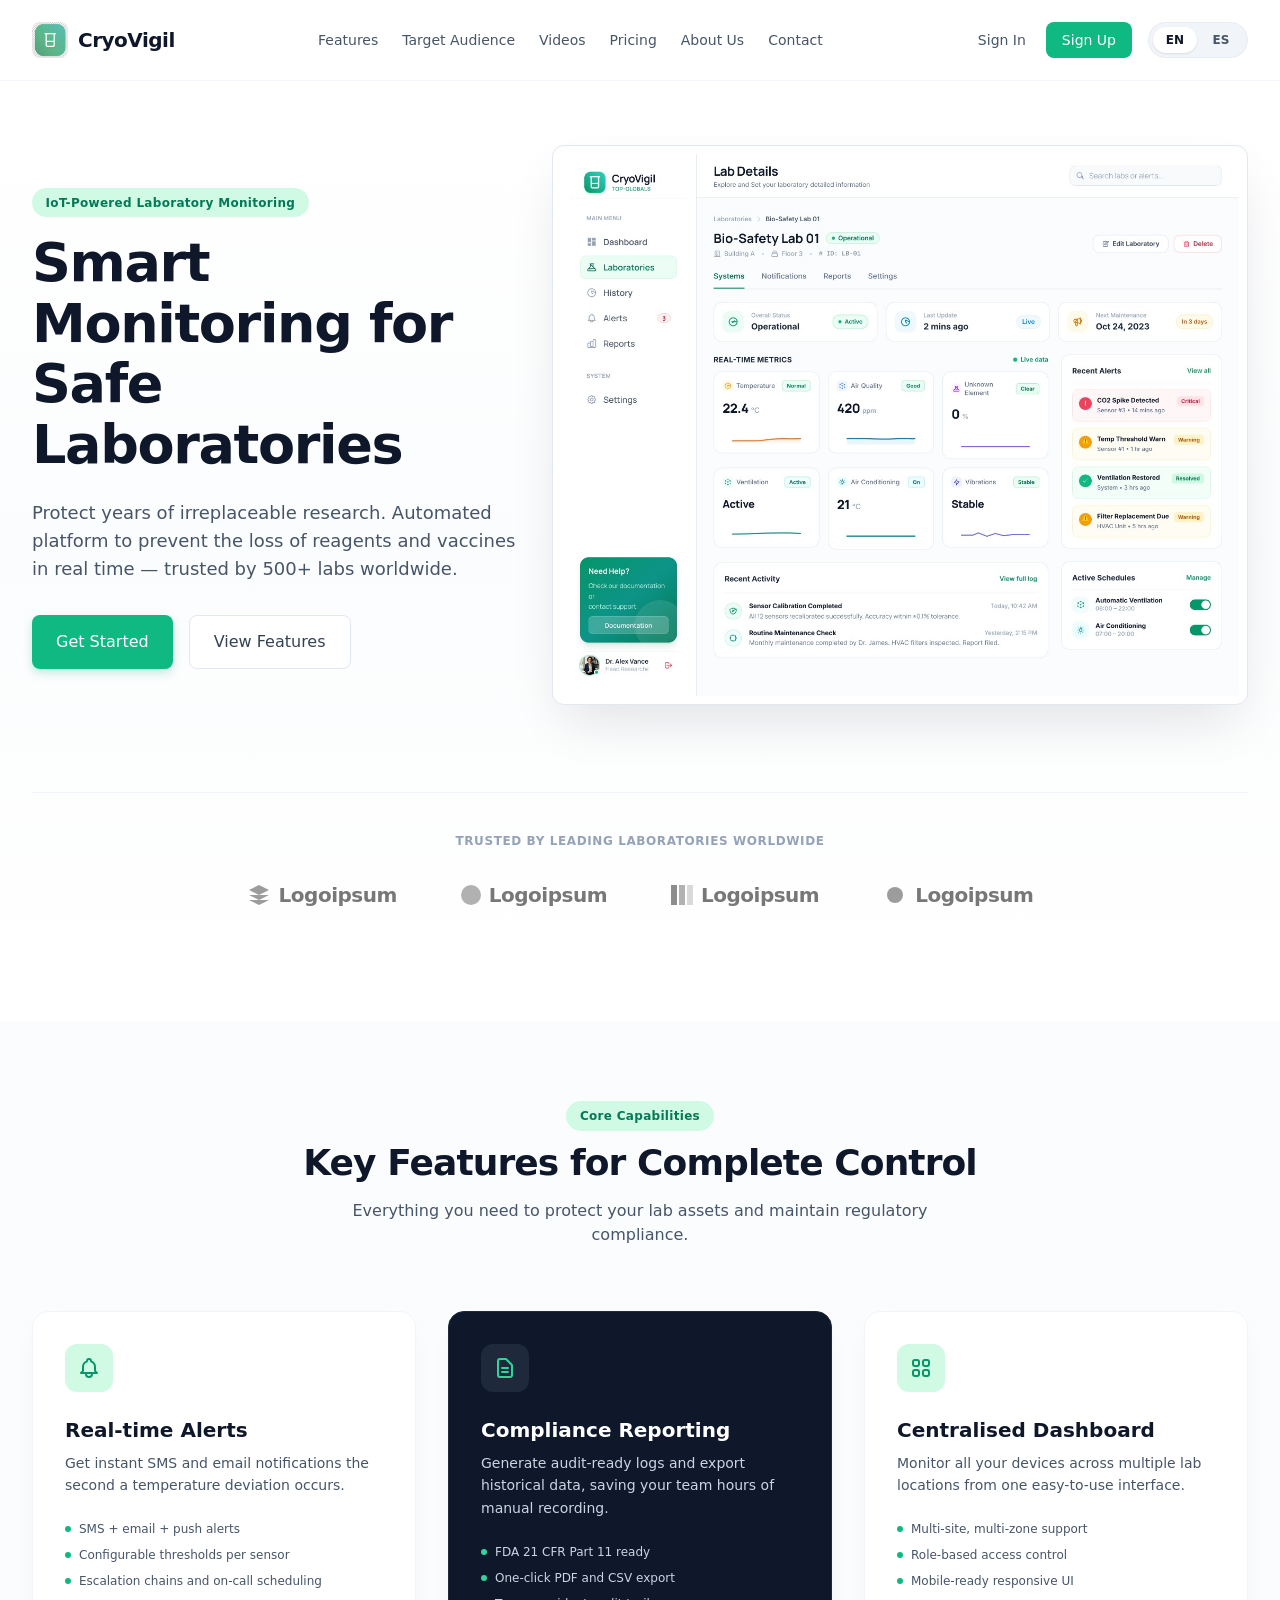
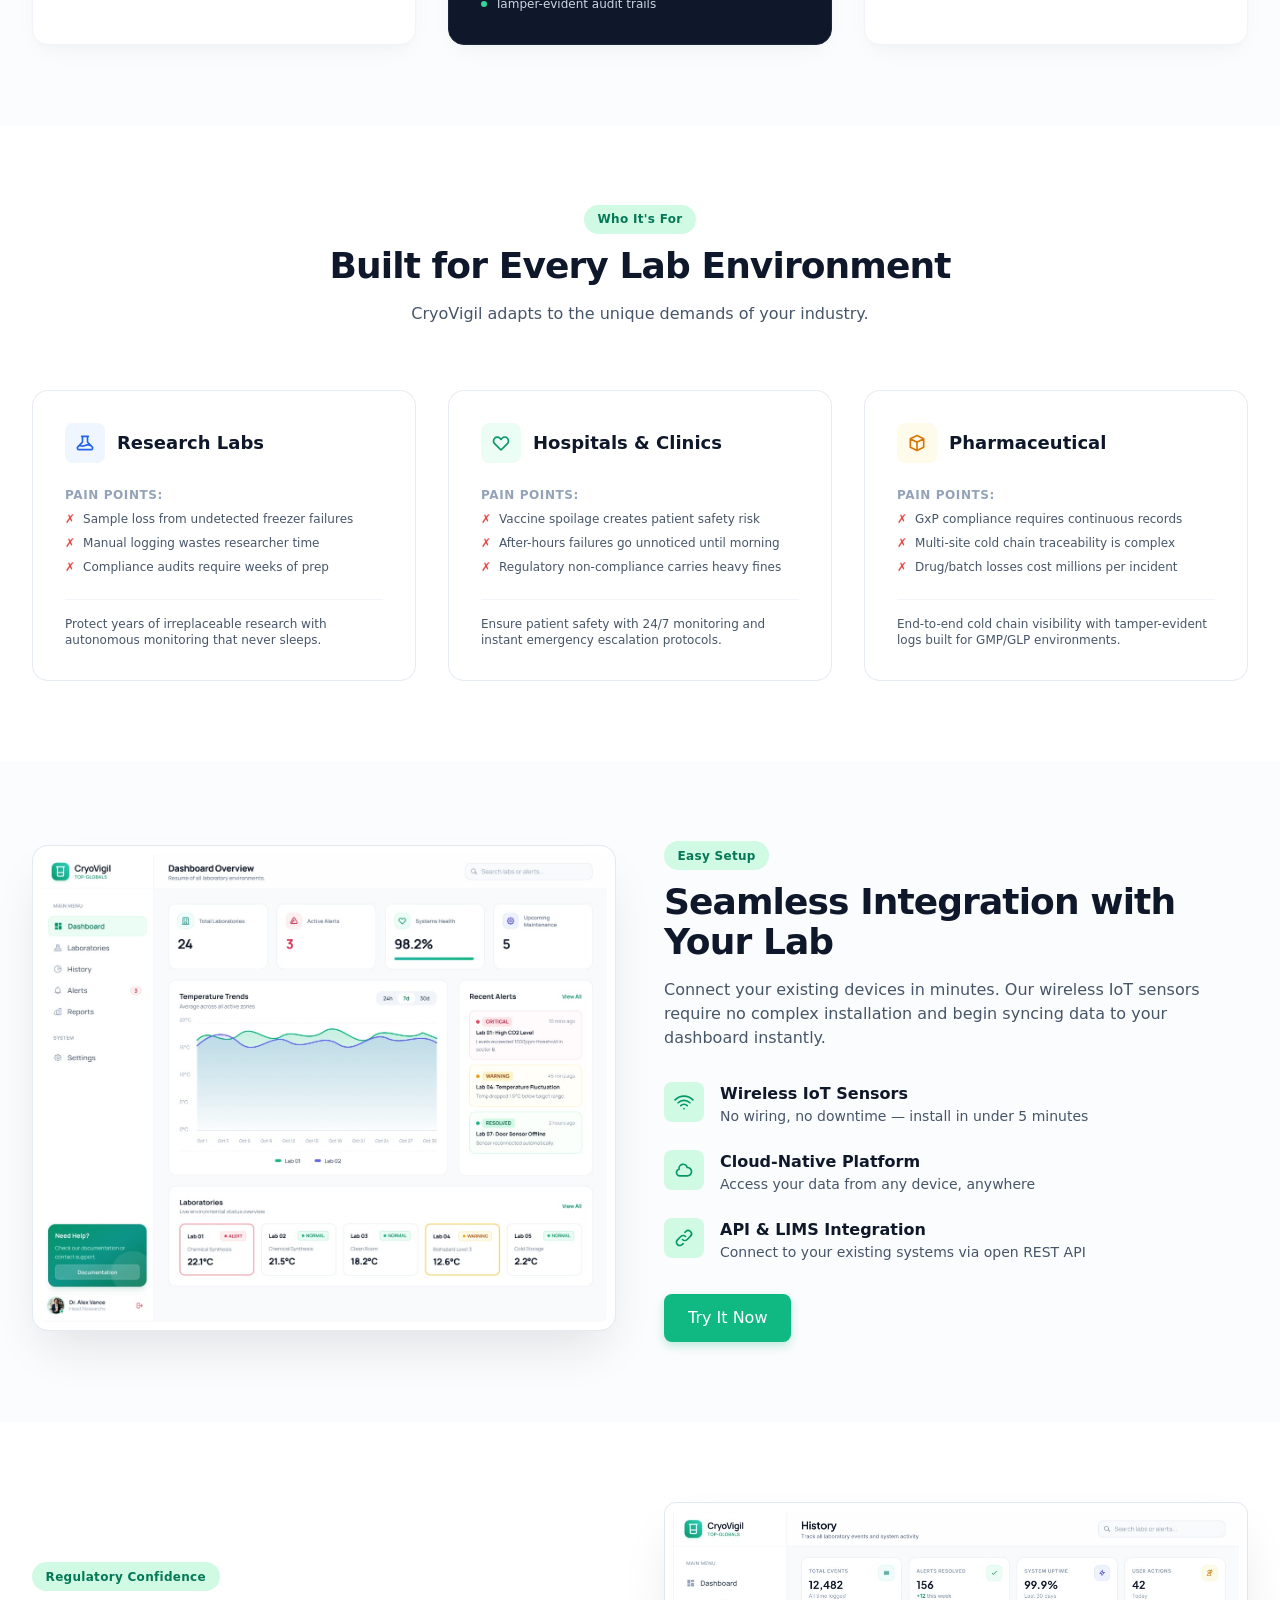
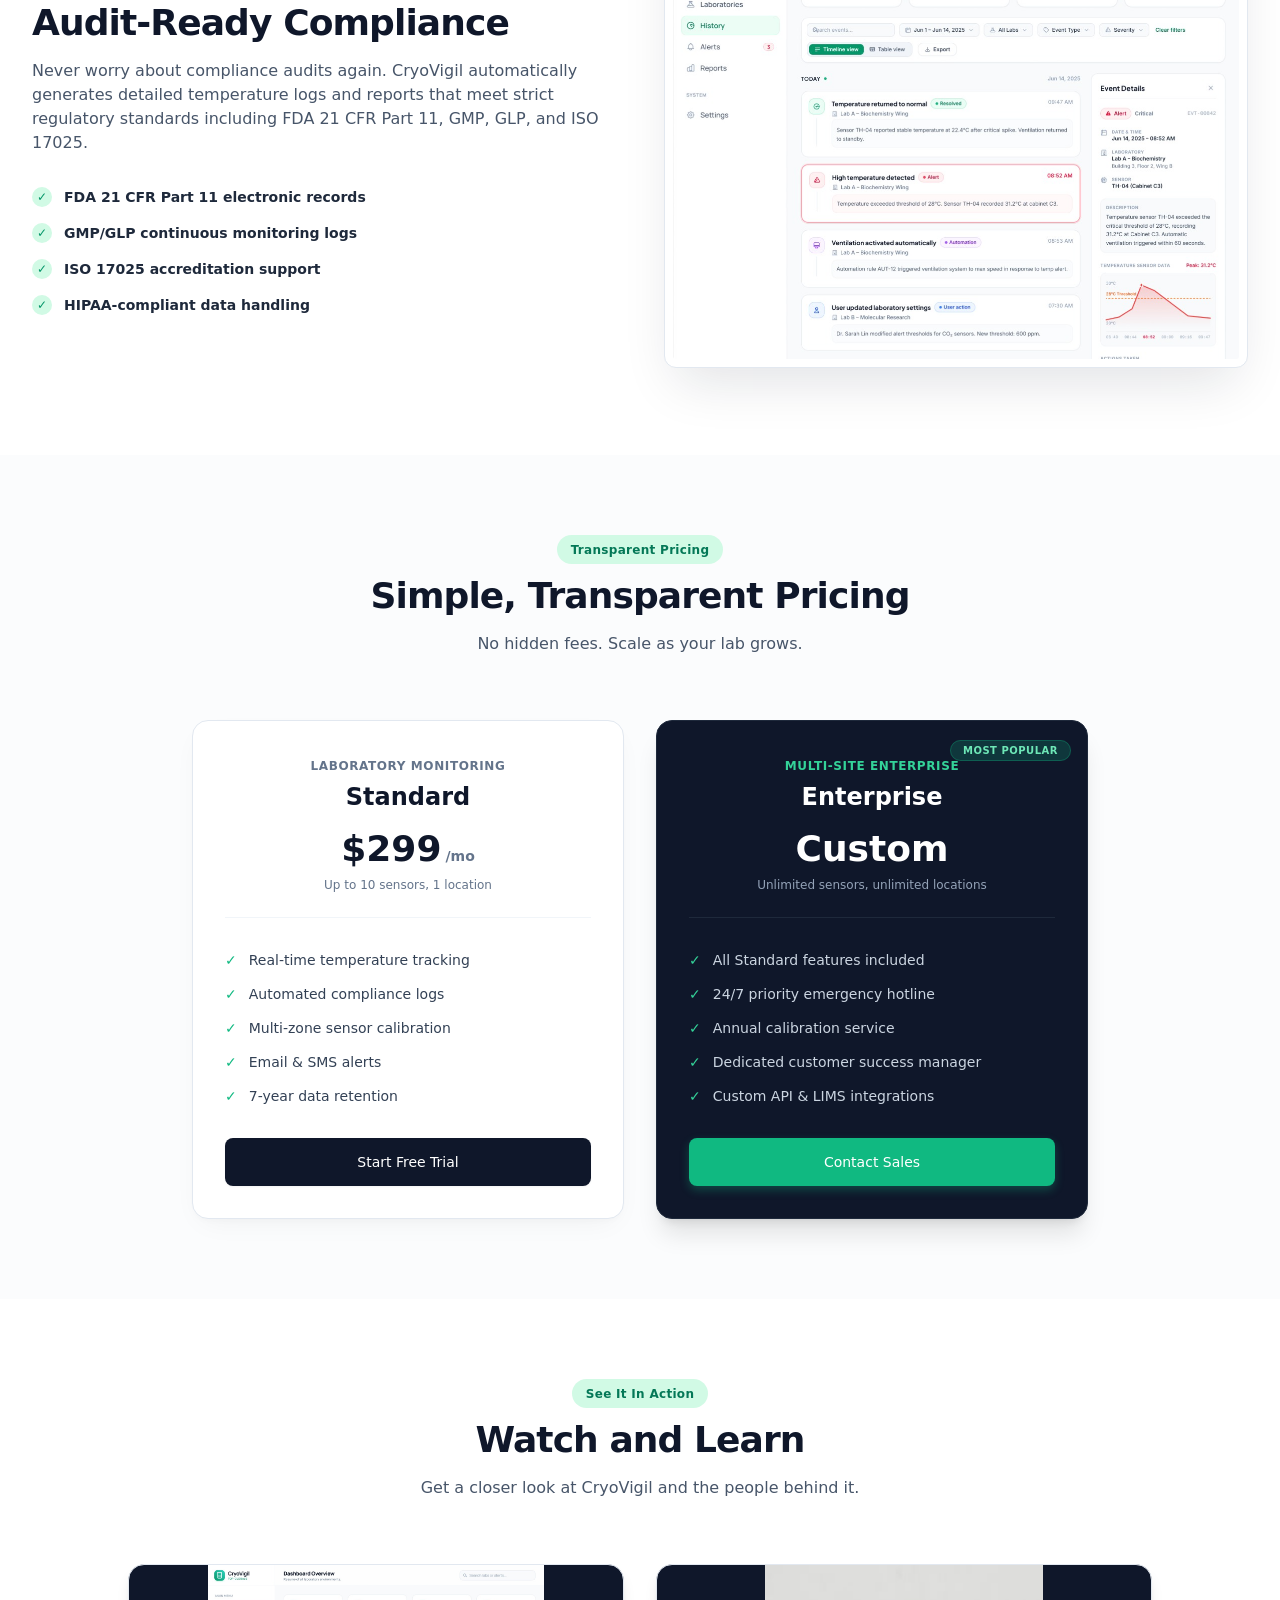
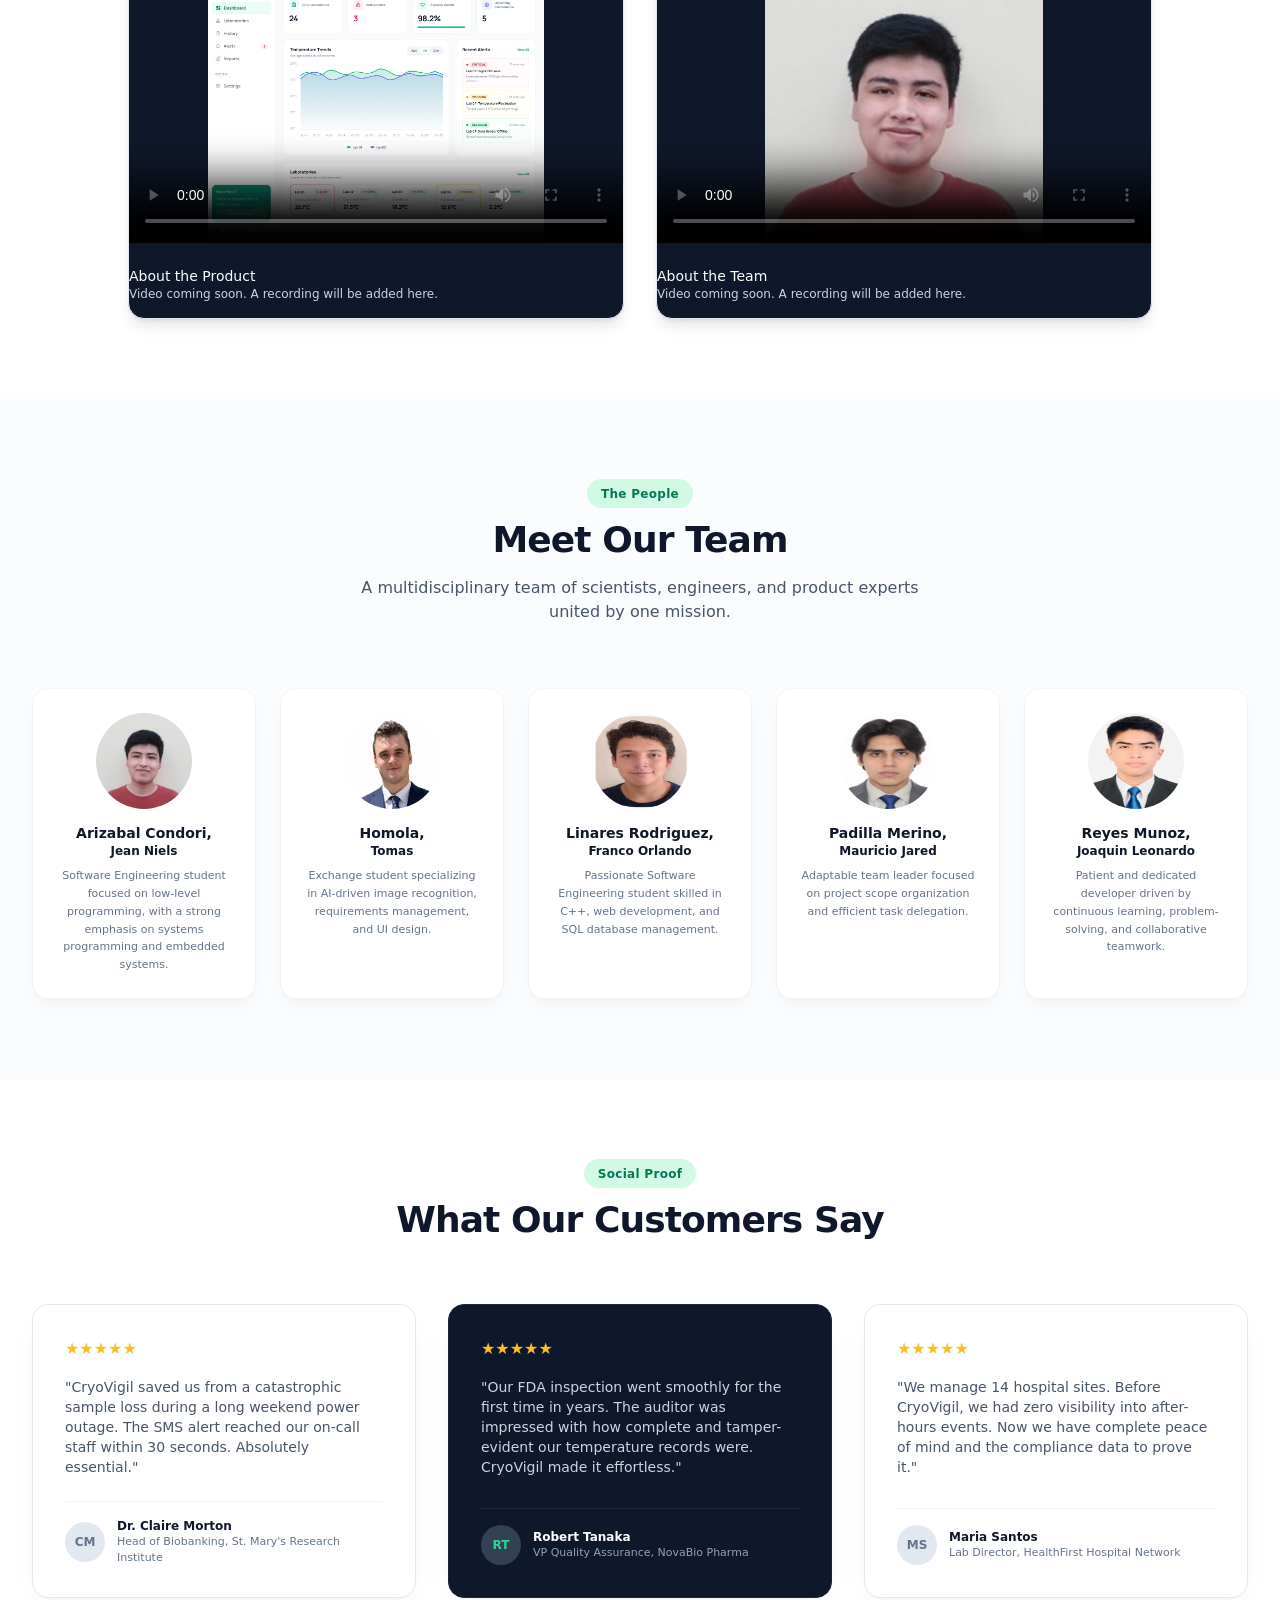
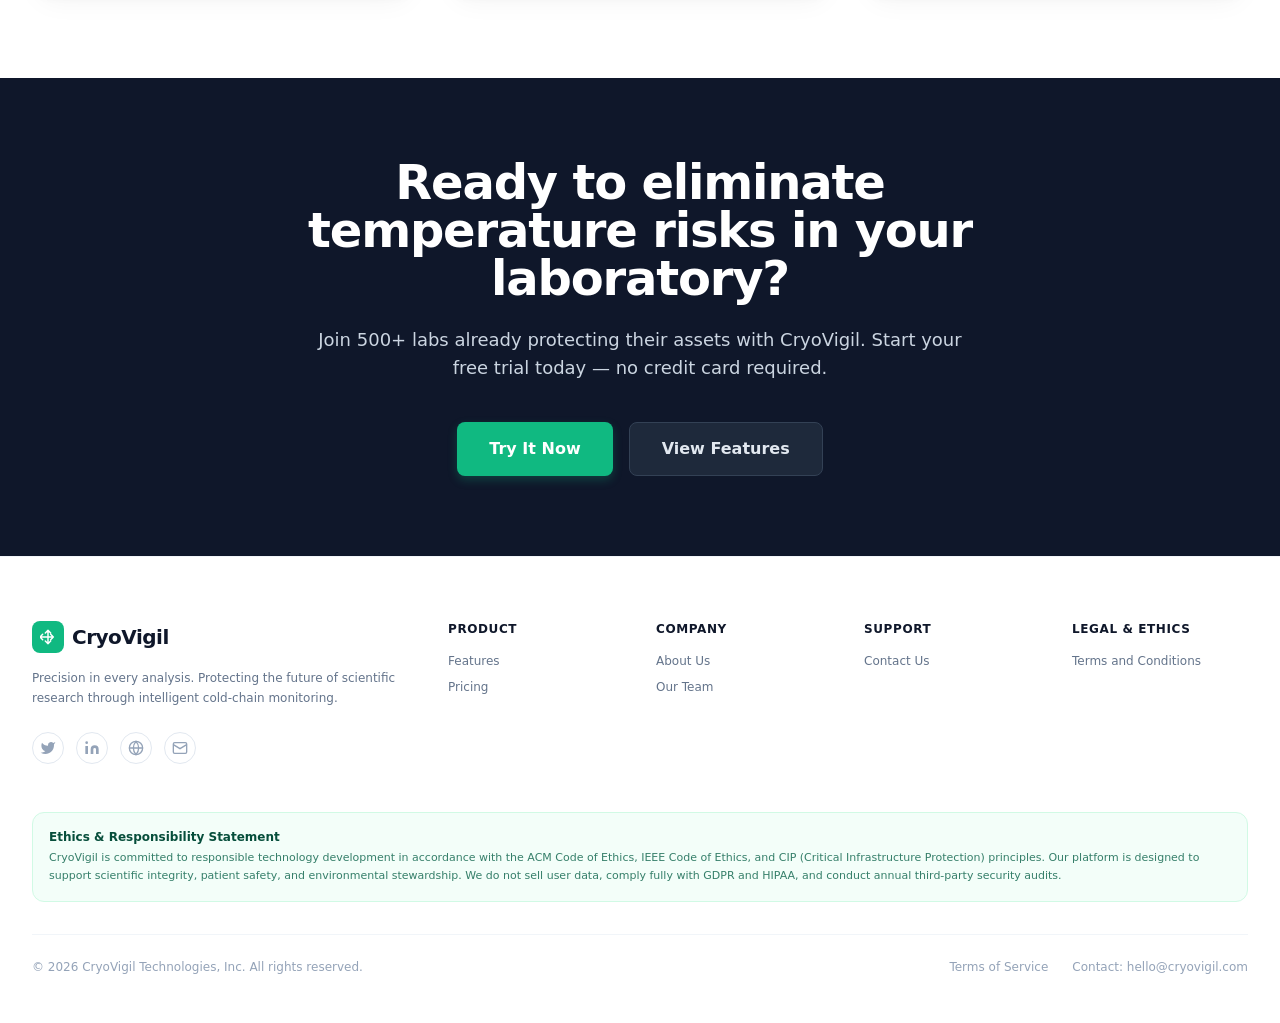
==== commit ccbba265: "chore(index): correction of the hero description" ====
--- a/index.html
+++ b/index.html
@@ -246,8 +246,8 @@
                 class="text-base sm:text-lg text-slate-600 mb-8 max-w-lg leading-relaxed"
                 data-i18n="hero_description"
               >
-                Automated platform to prevent the loss of reagents and vaccines
-                in real time. Trusted by 500+ labs worldwide.
+                Protect years of irreplaceable research. Automated platform to prevent the loss of reagents and vaccines in real time
+                — trusted by 500+ labs worldwide.
               </p>
               <div class="flex flex-col sm:flex-row gap-4">
                 <a
@@ -1925,4 +1925,4 @@
     </footer>
     <!-- END: MainFooter -->
   </body>
-</html>+</html>
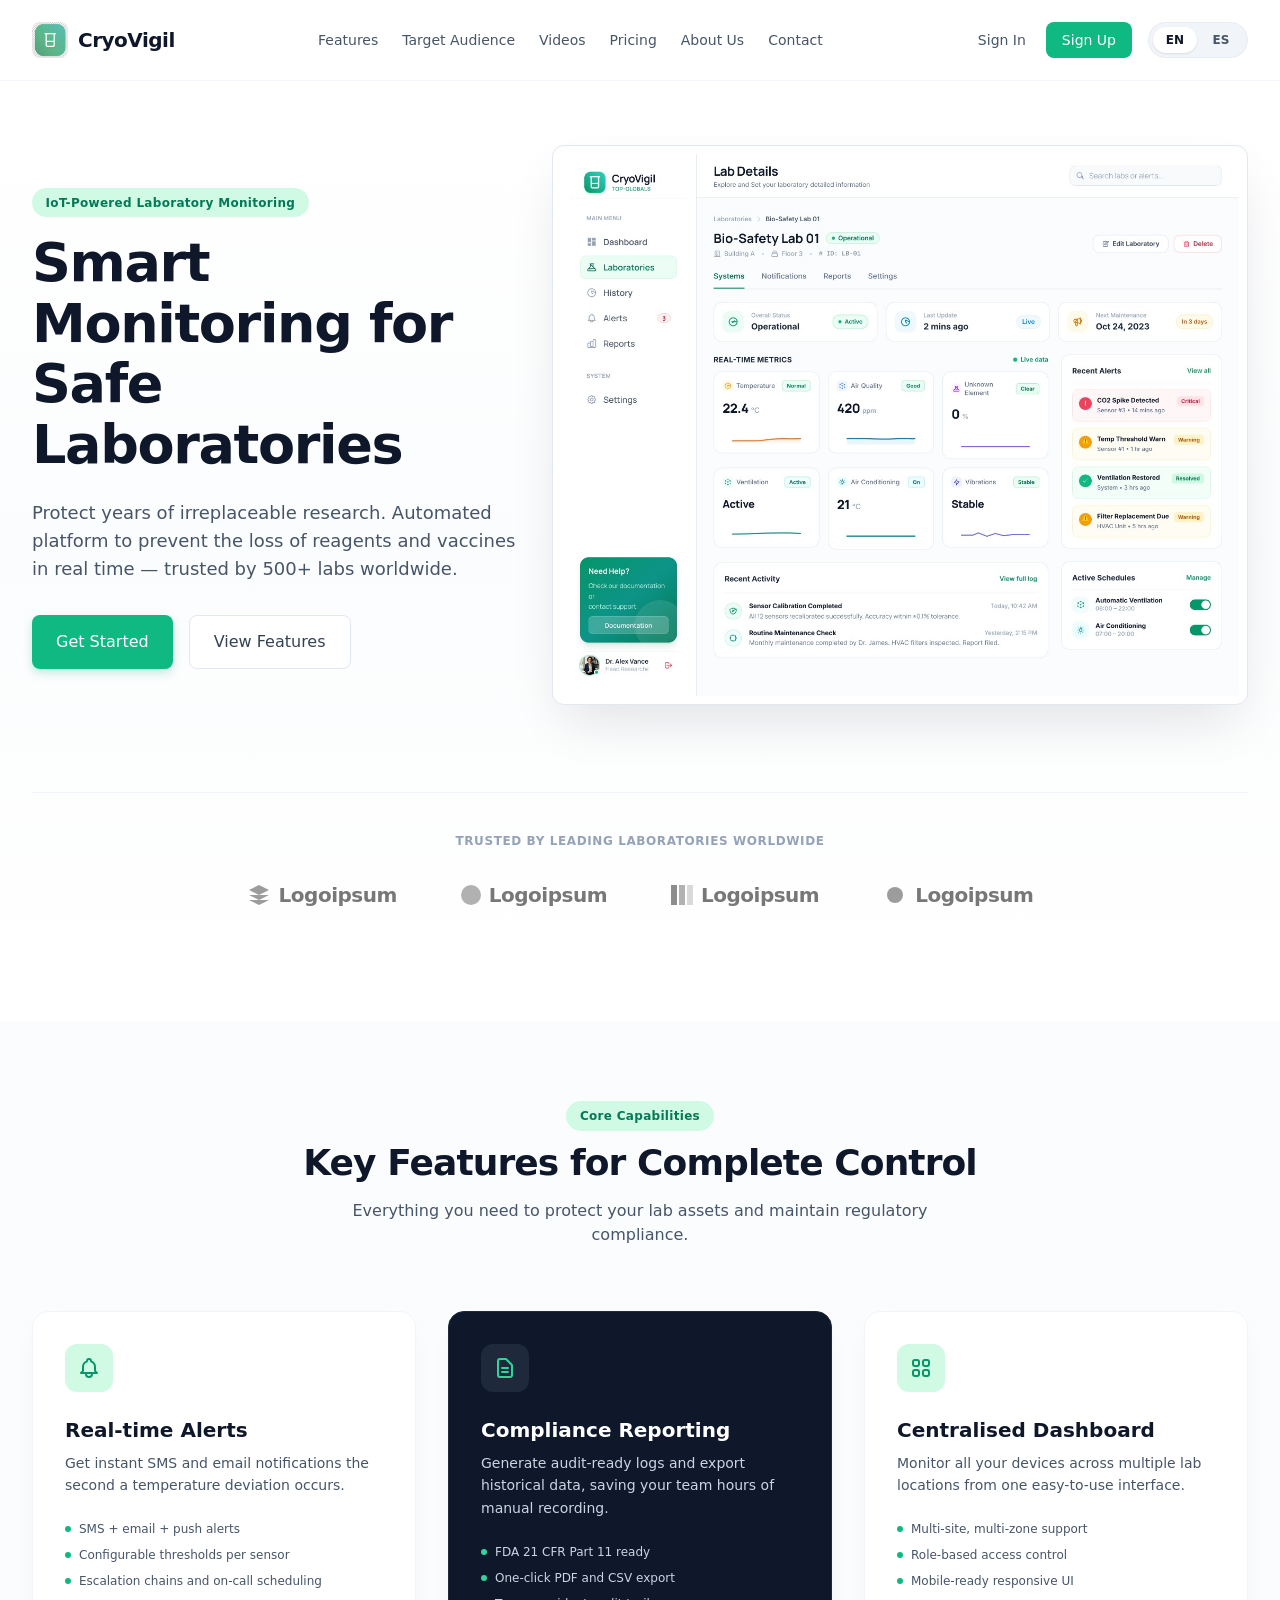
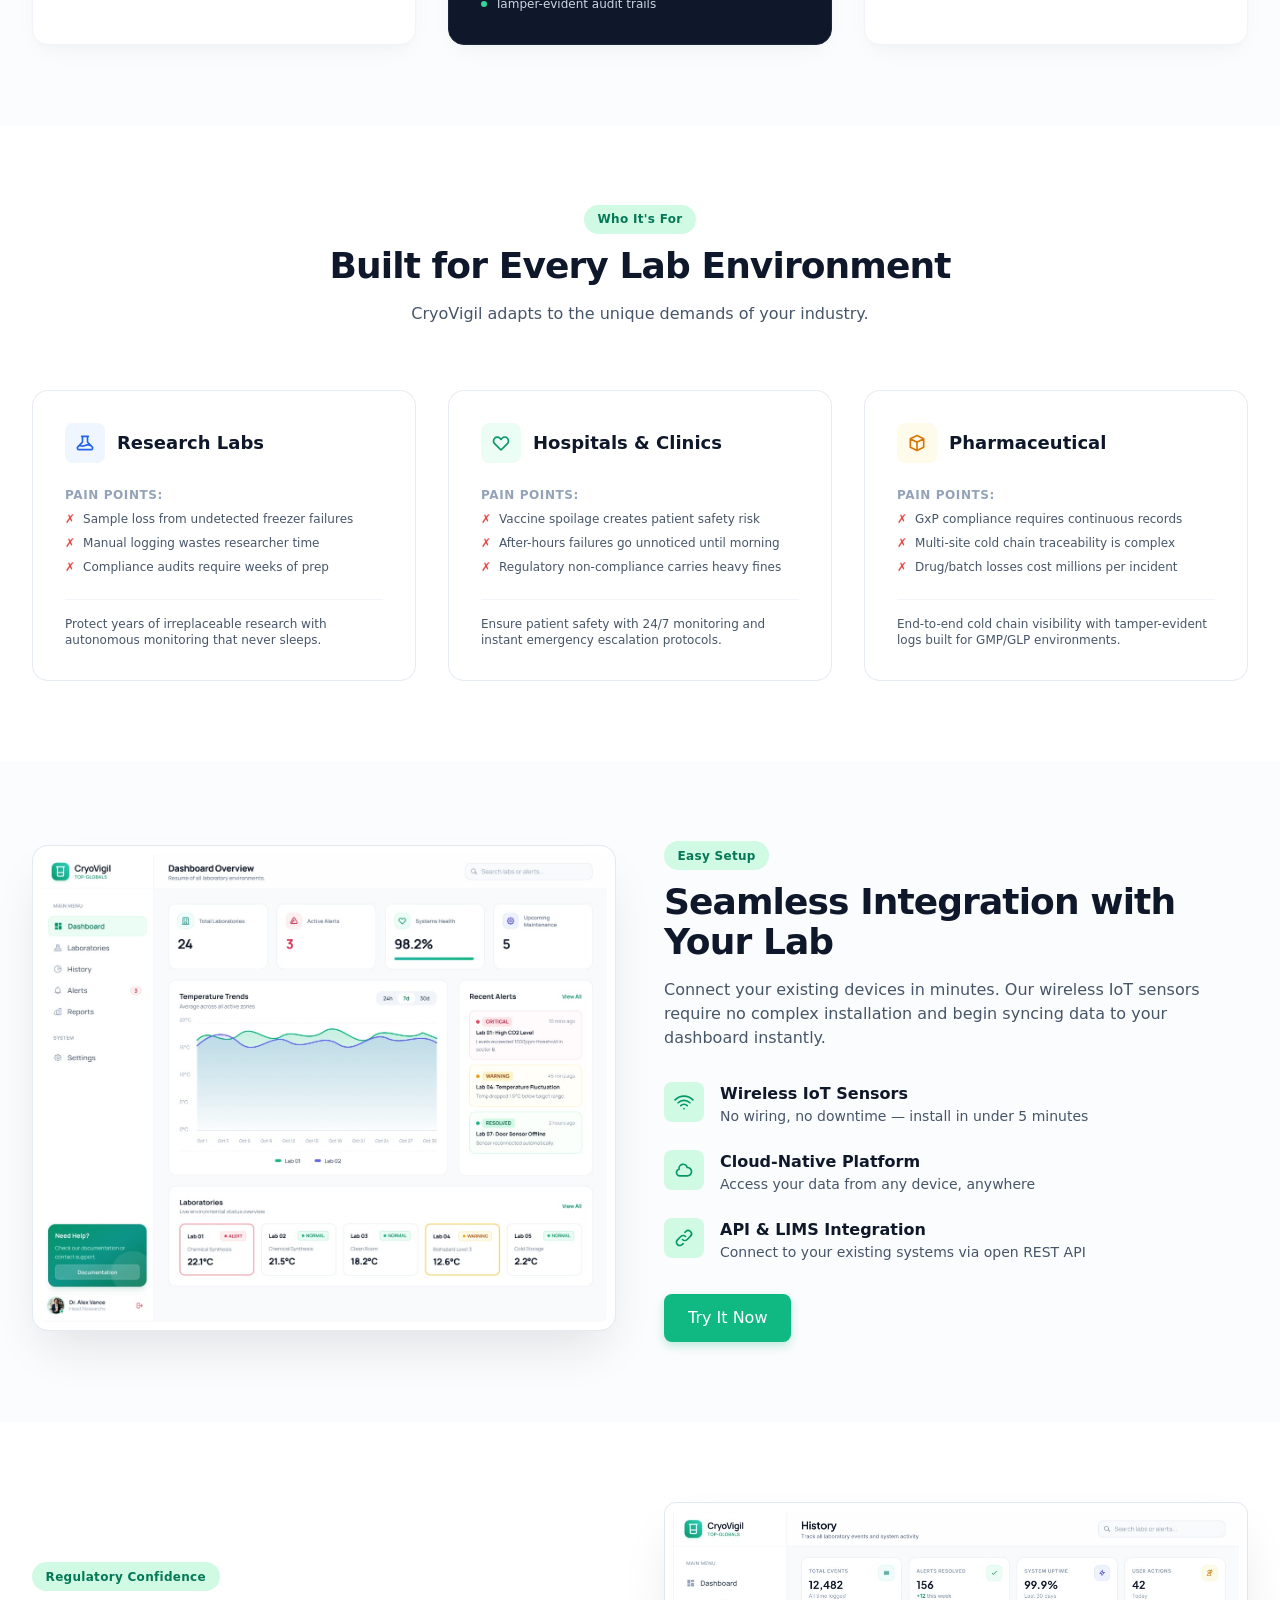
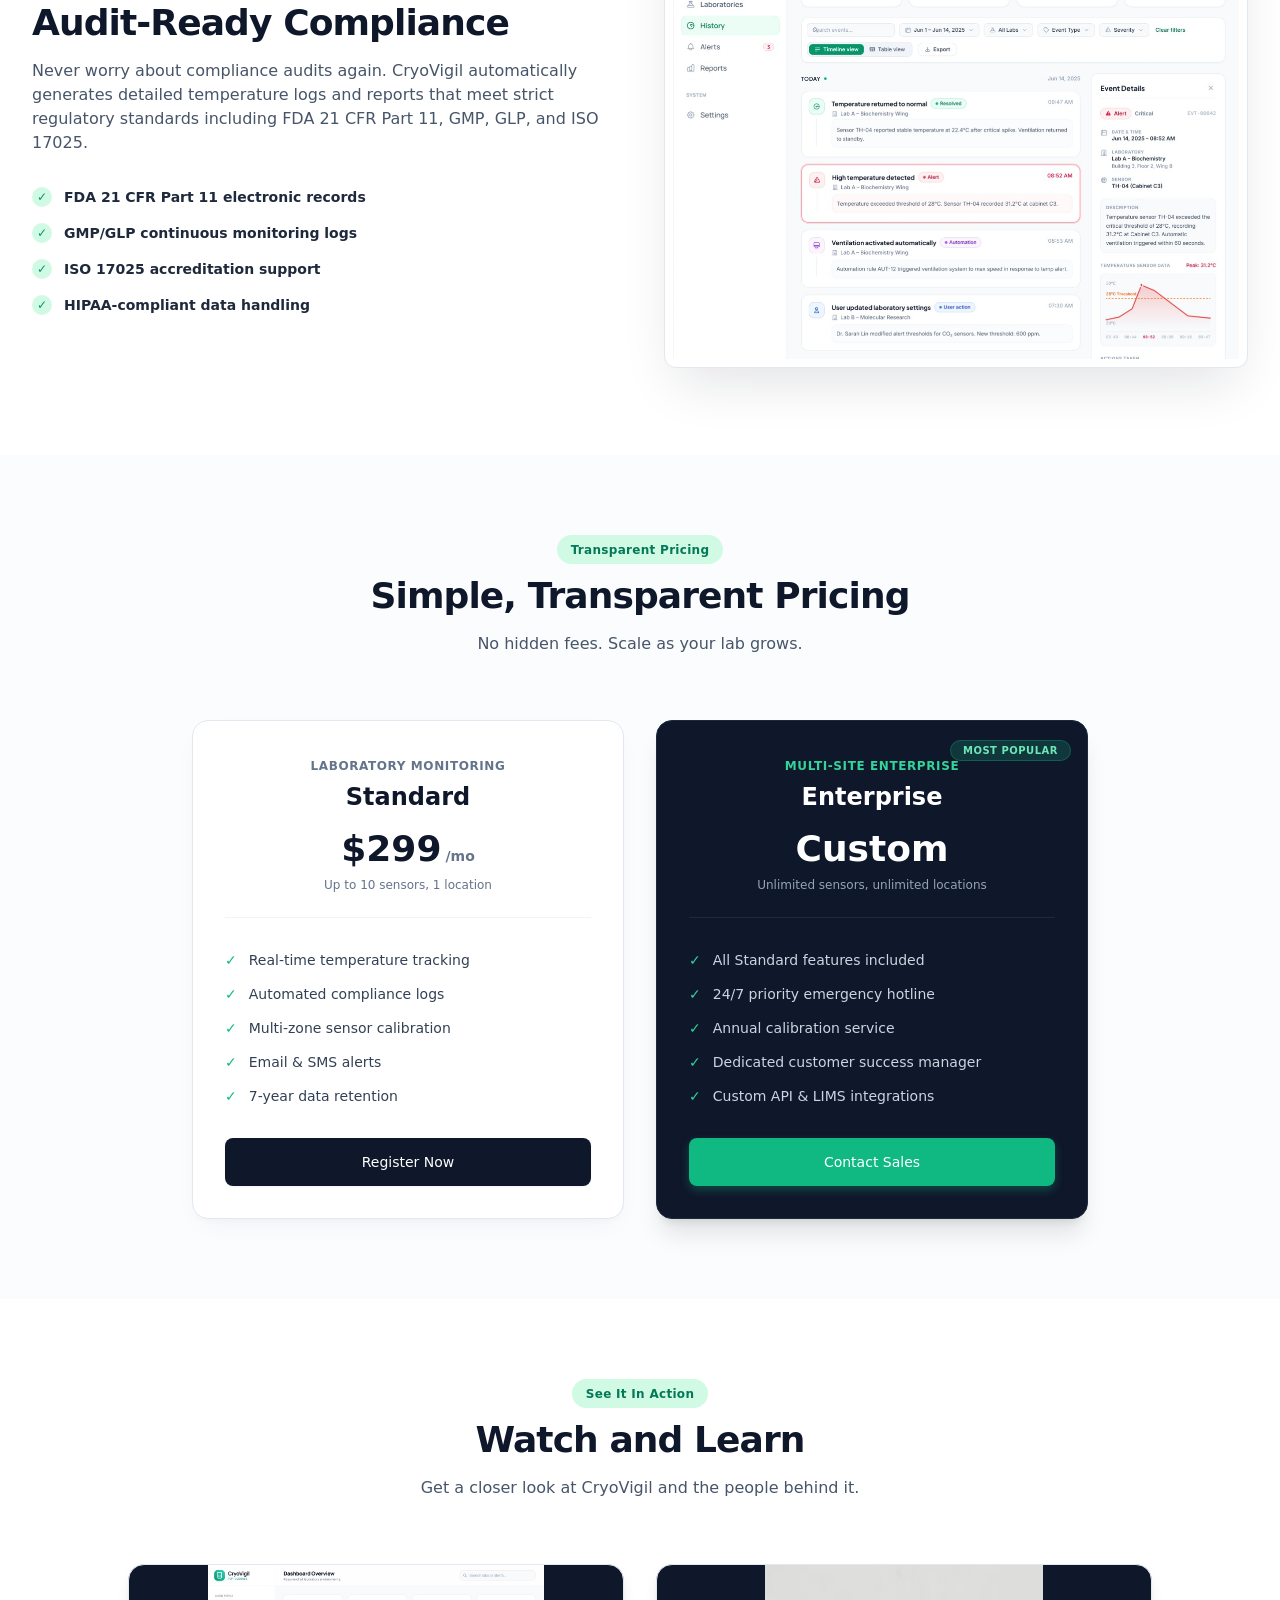
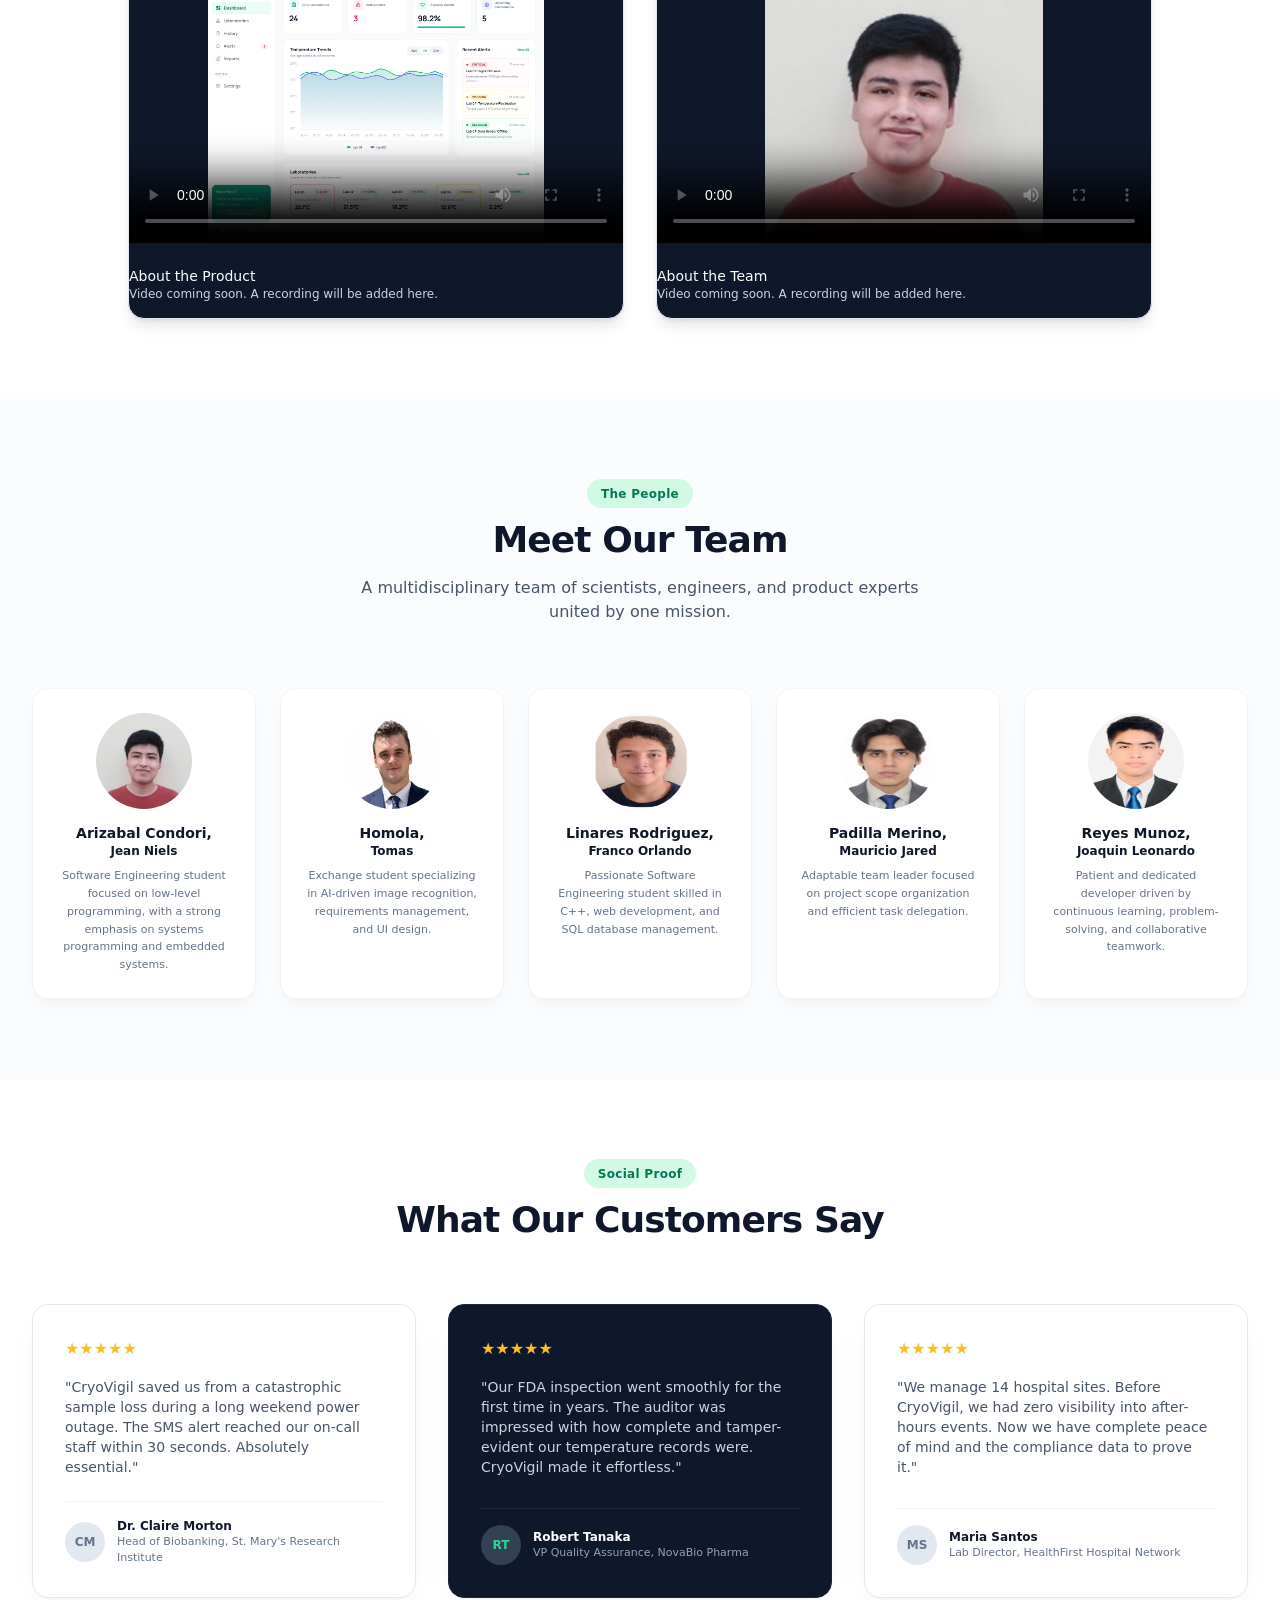
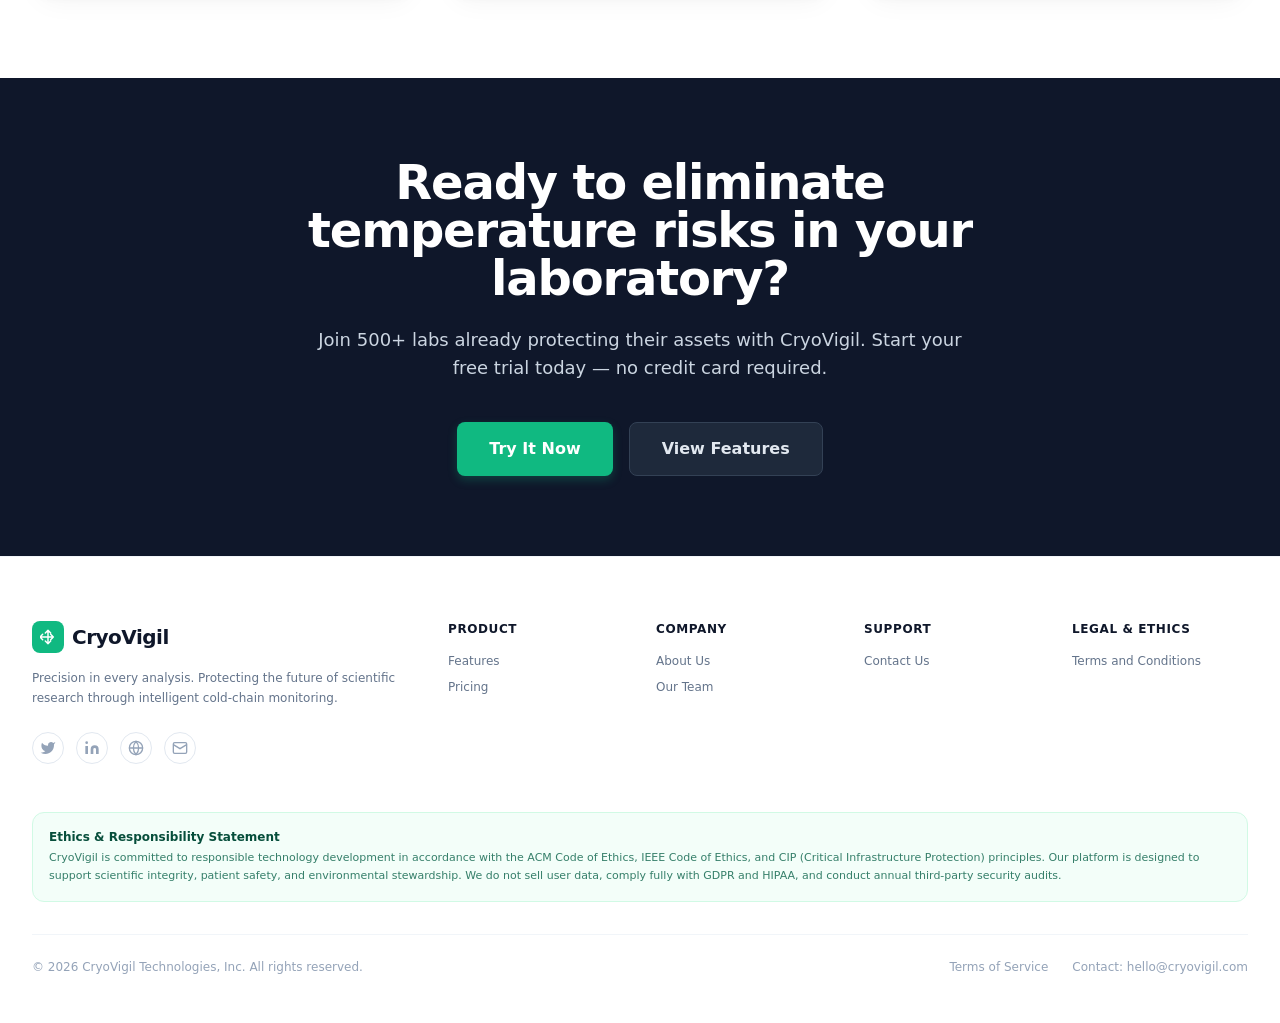
==== commit 1d65c66c: "feat(index): correction of the button start free trial to register now" ====
--- a/index.html
+++ b/index.html
@@ -1113,7 +1113,7 @@
                 href="https://web-app-tst.web.app/subscribe/standard"
                 data-i18n="pricing_plan1_cta"
               >
-                Start Free Trial
+                Register Now
               </a>
             </div>
             <!-- Enterprise Plan -->
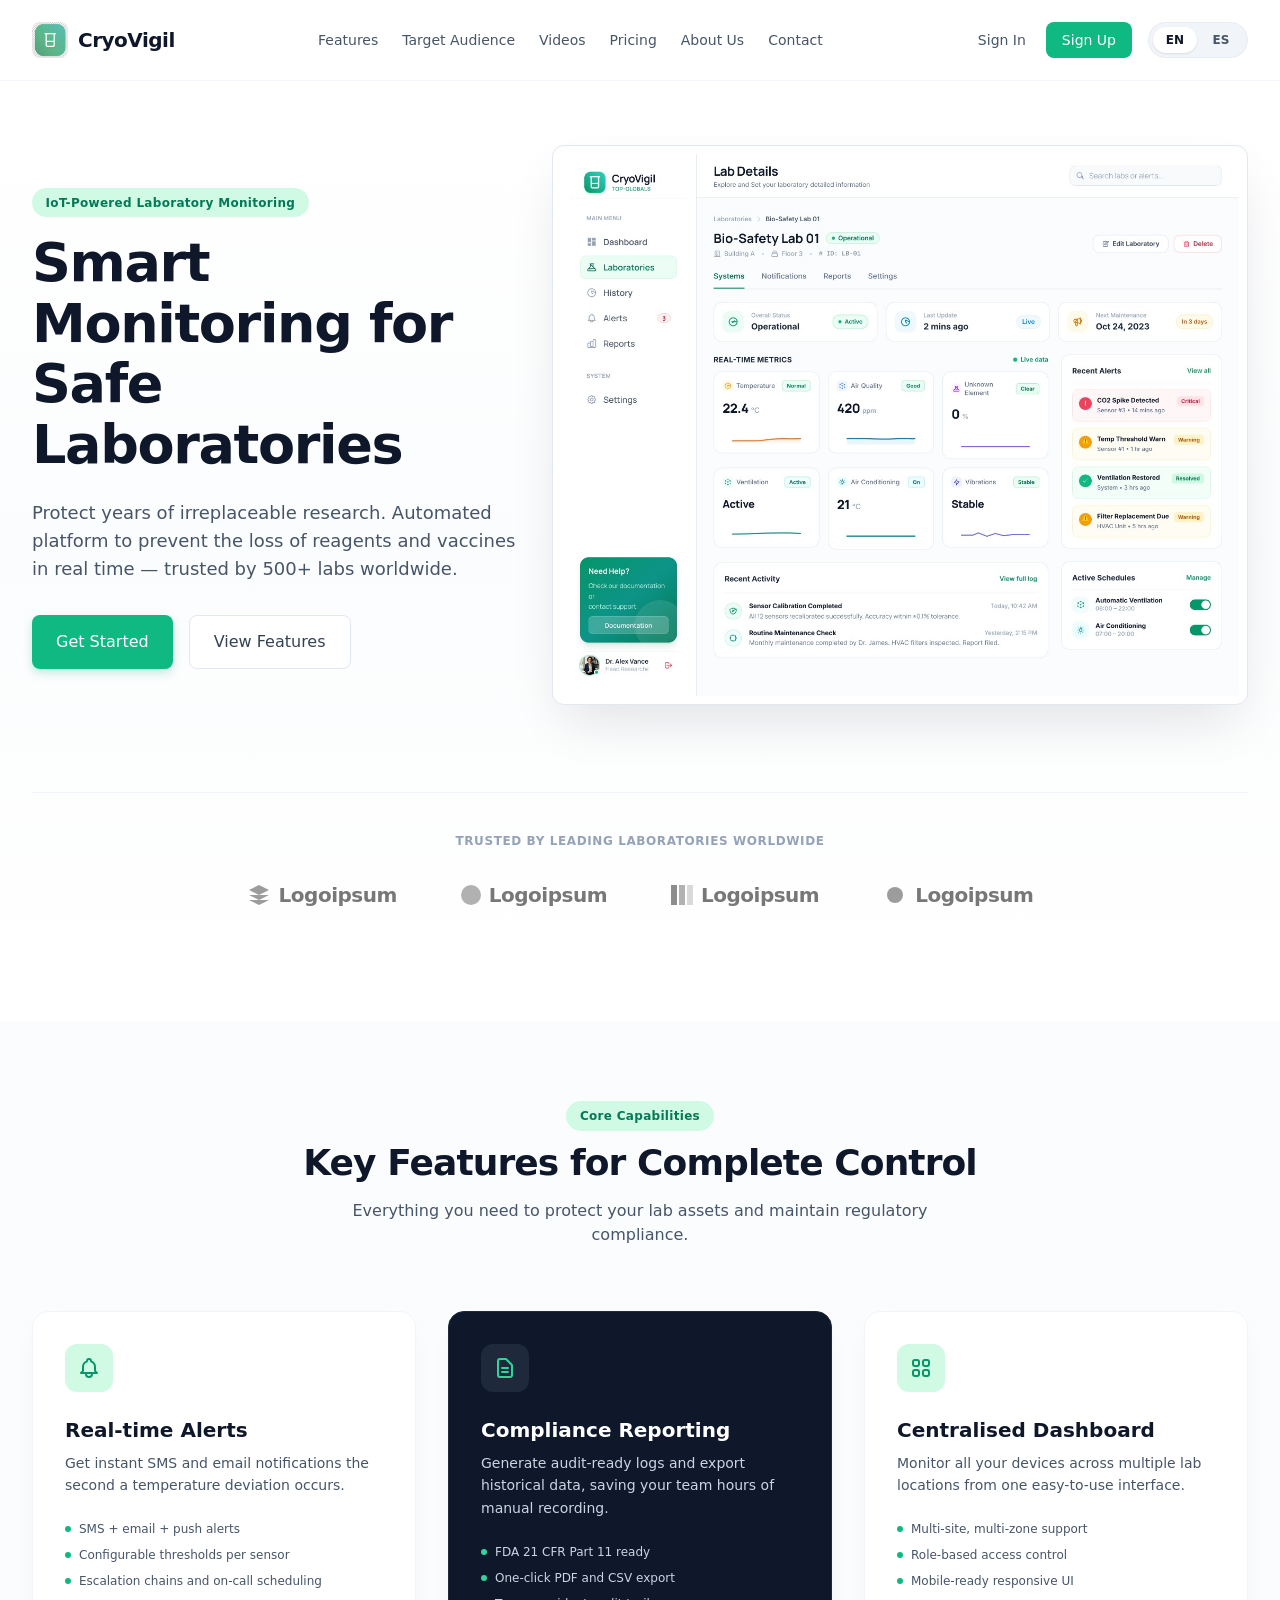
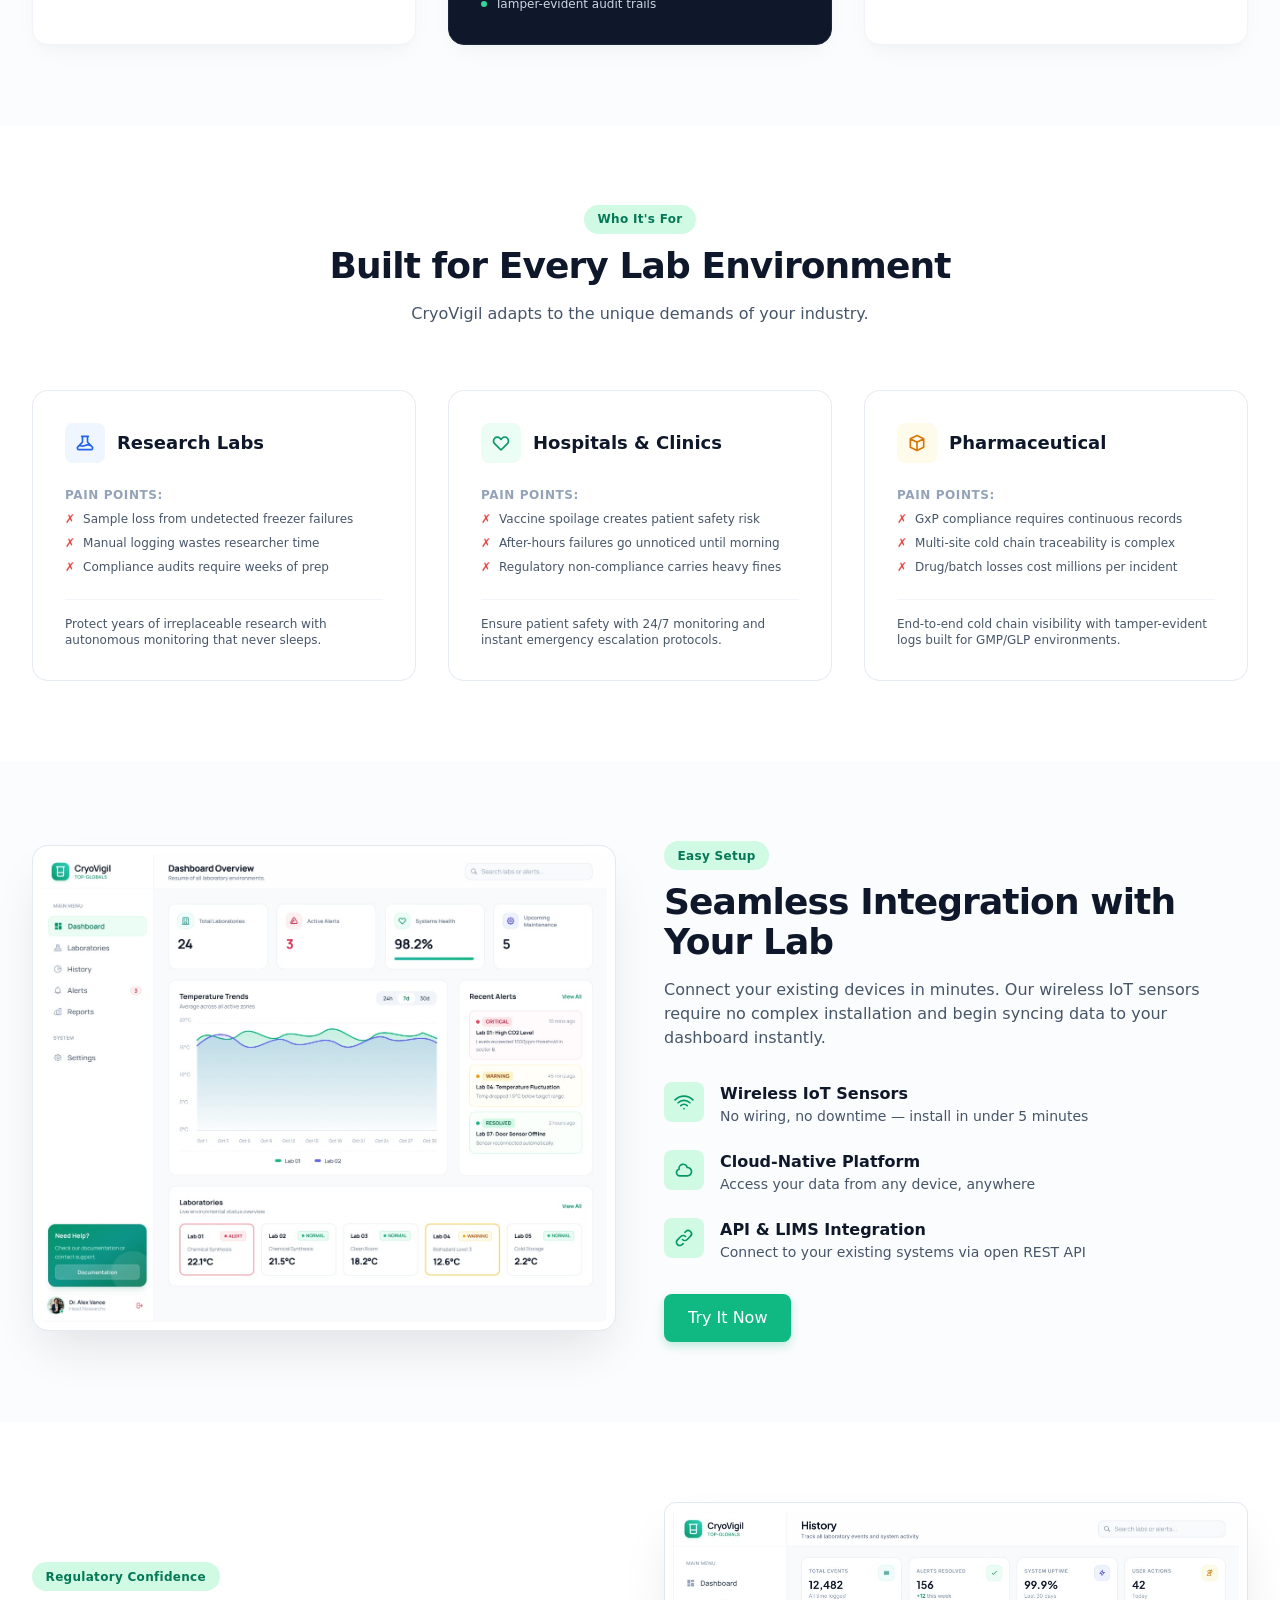
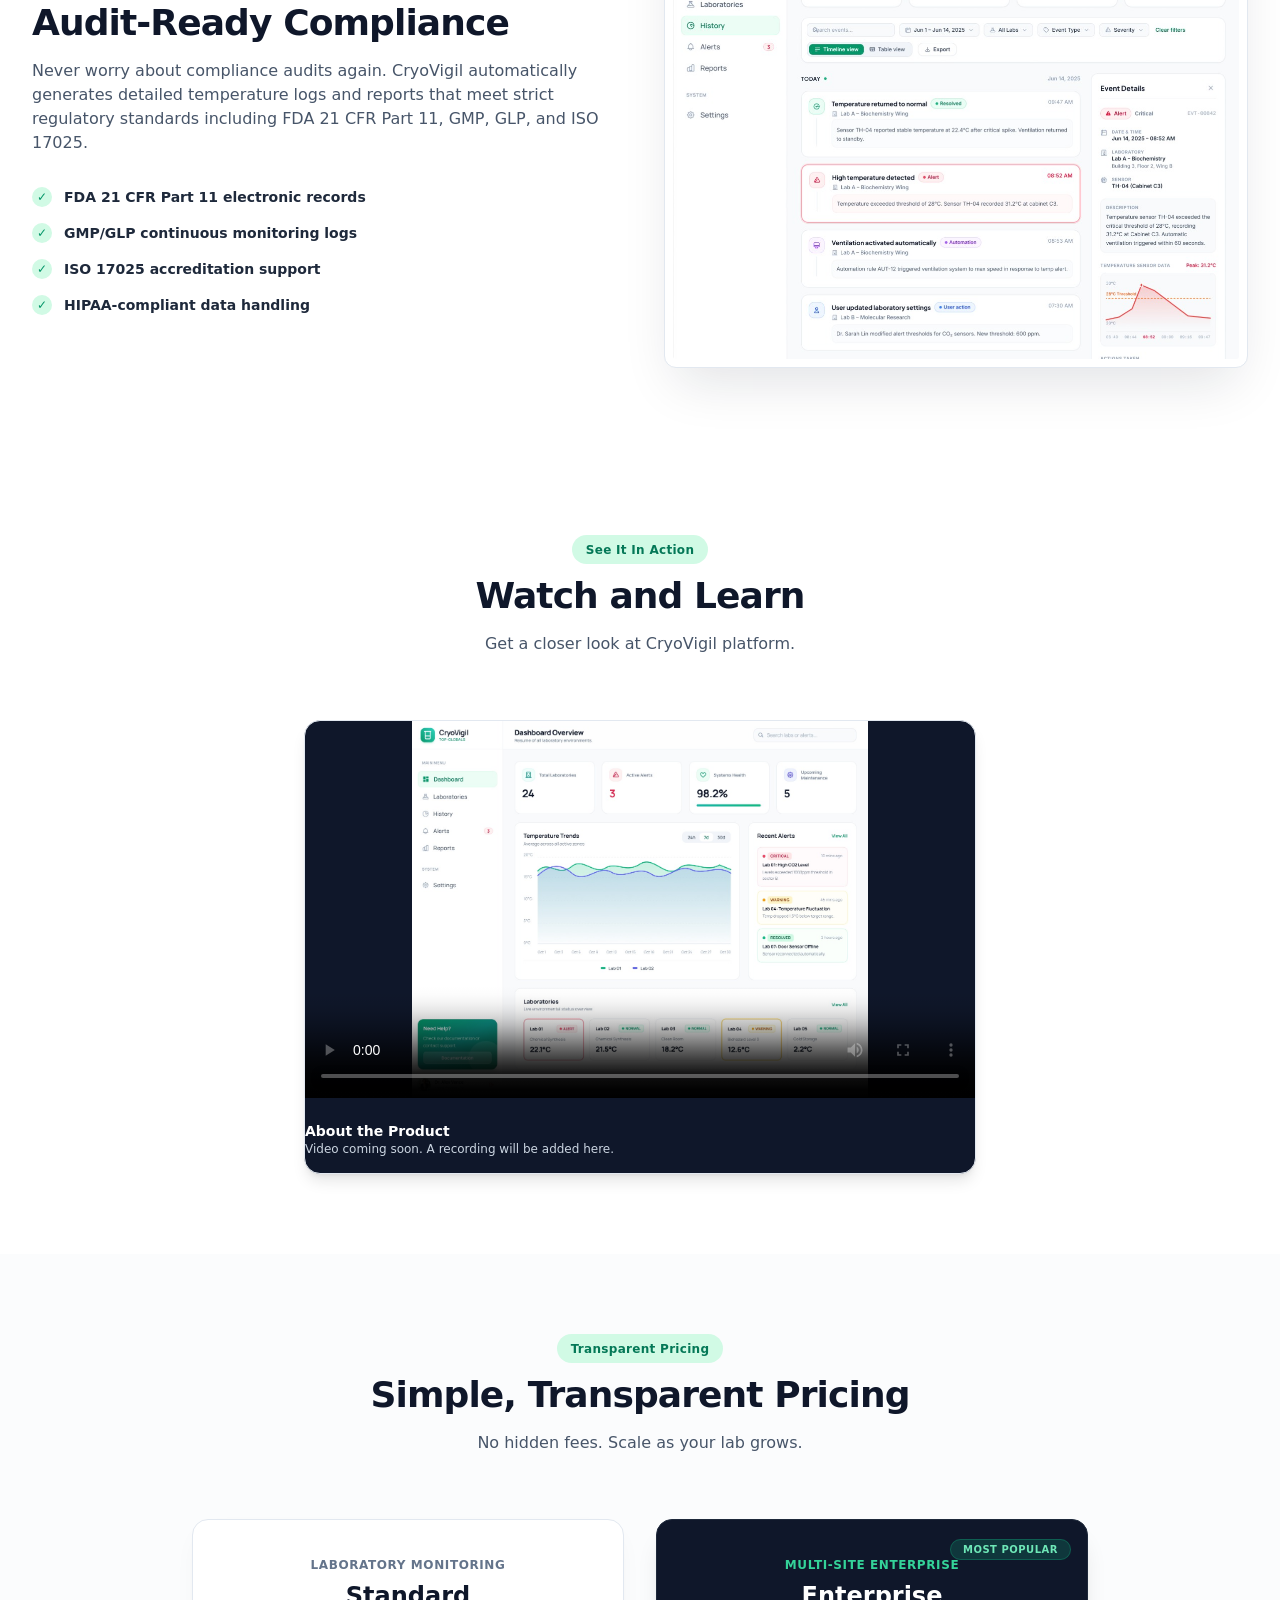
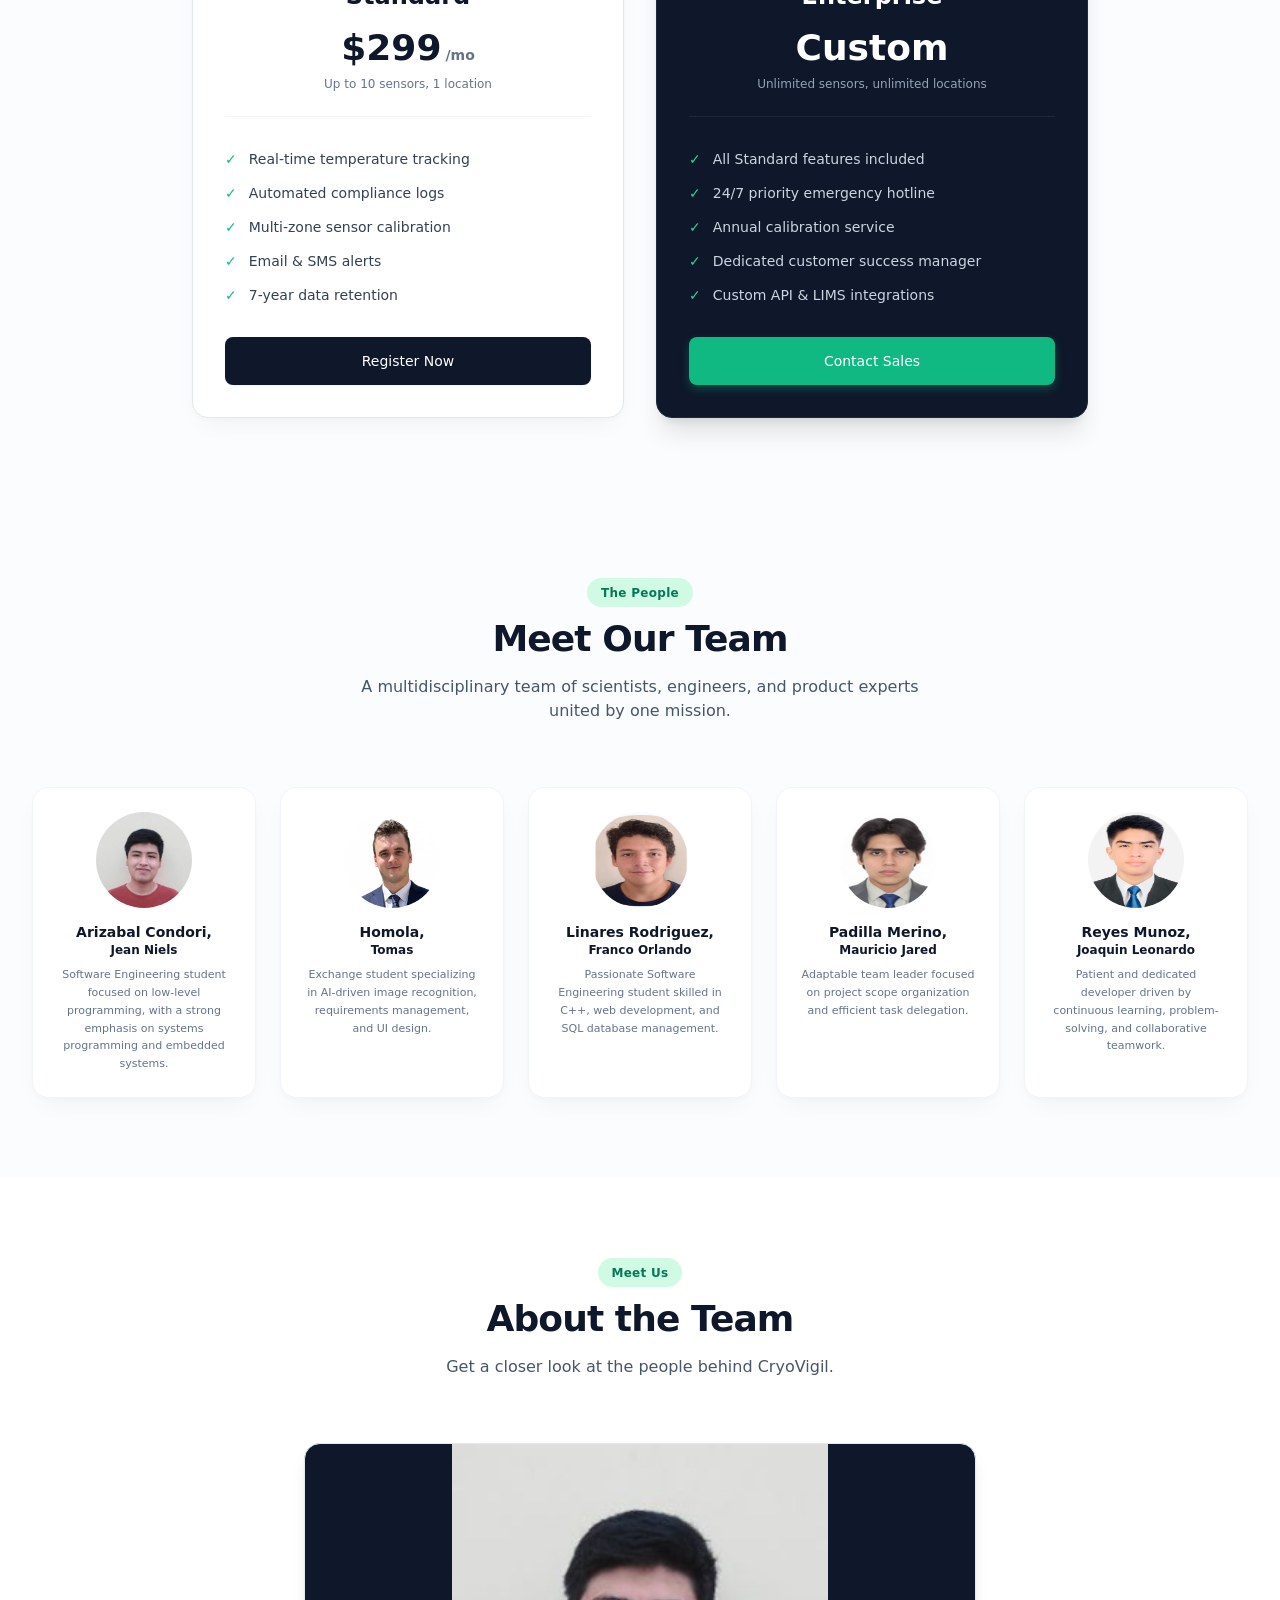
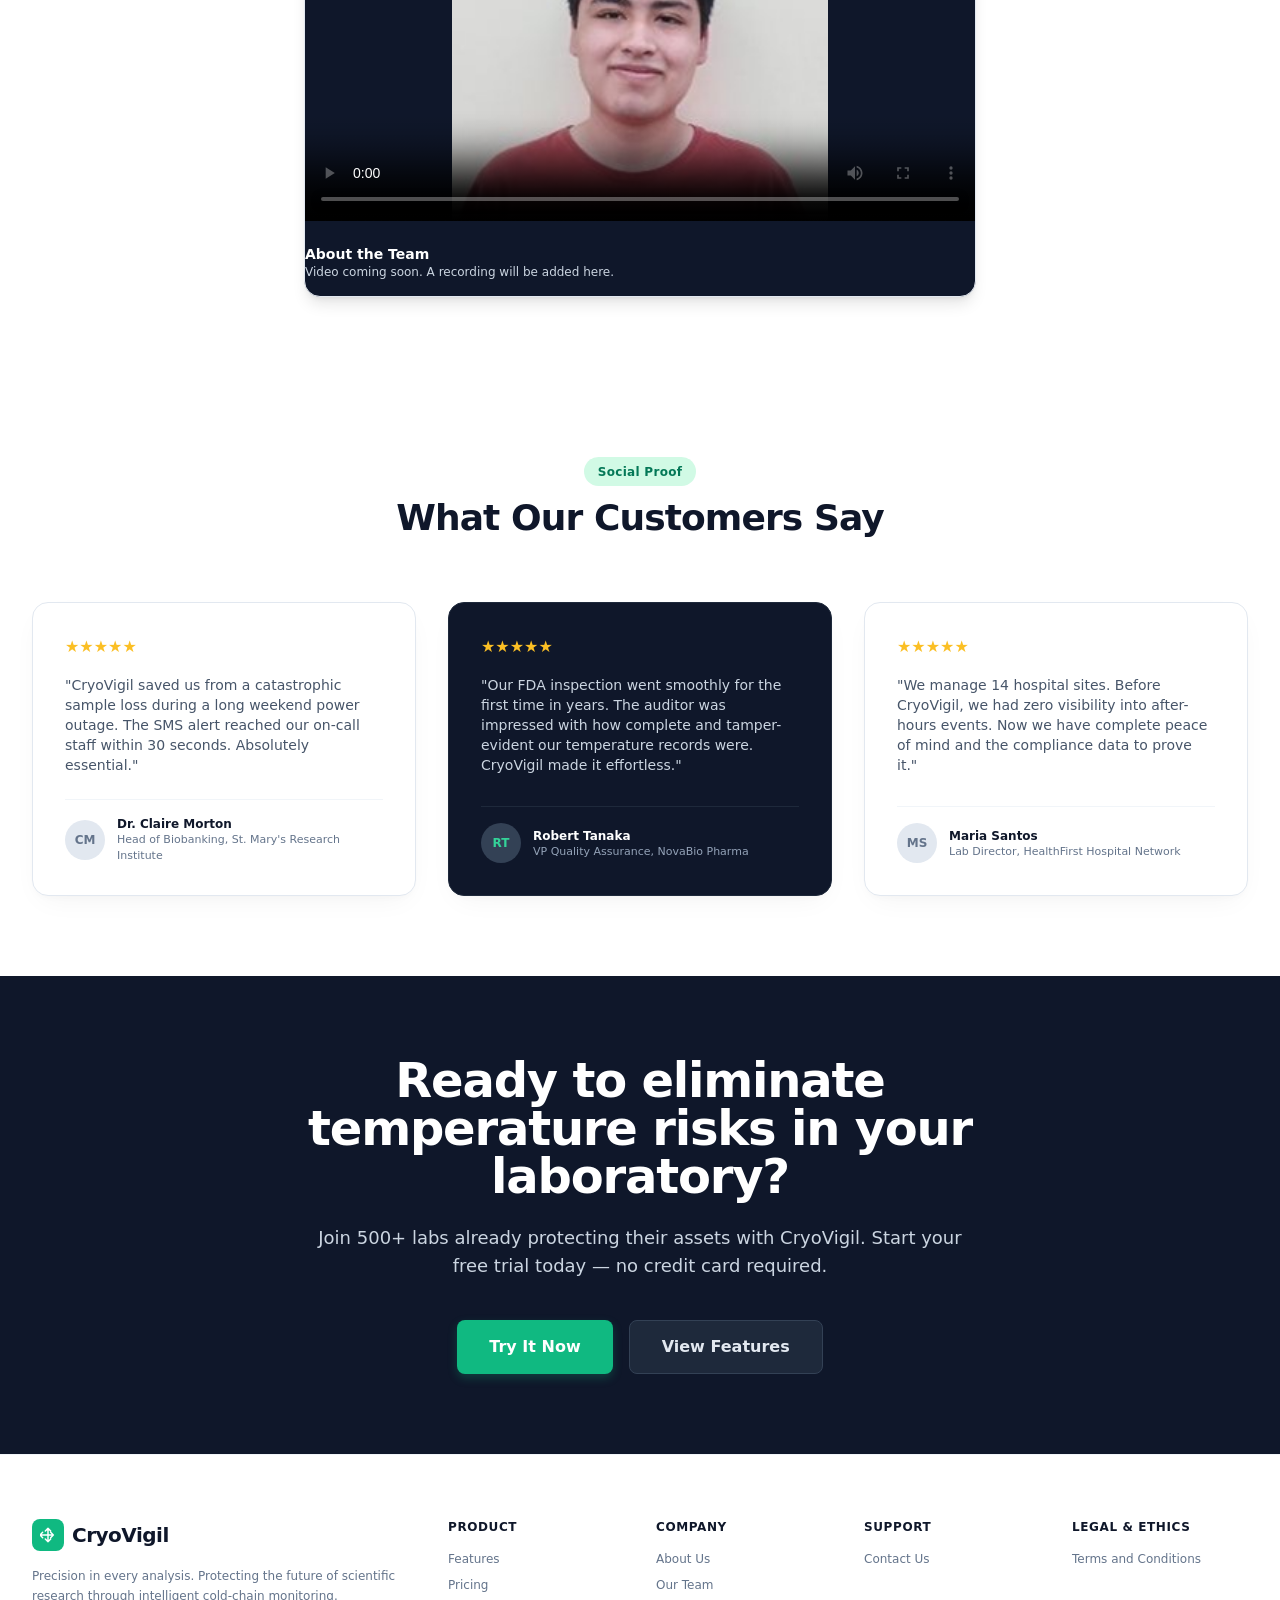
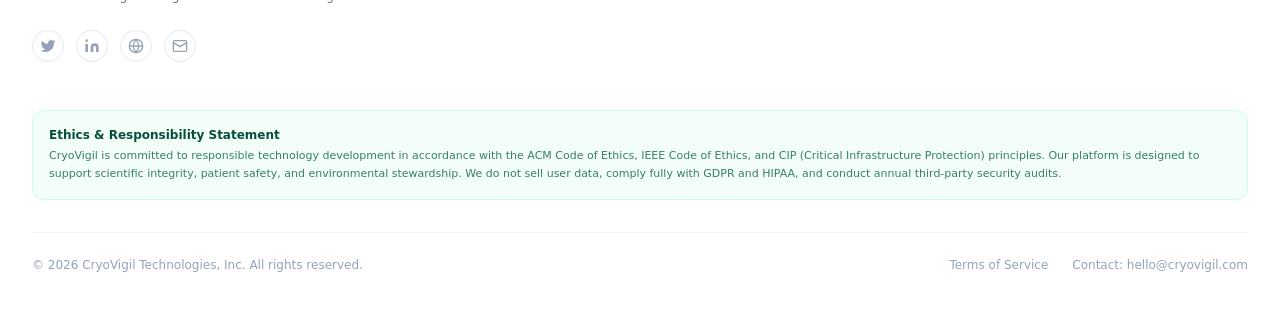
==== commit 5e03d7d3: "feat(index): correction of the structure of the landing page" ====
--- a/index.html
+++ b/index.html
@@ -1004,6 +1004,58 @@
         </div>
       </section>
       <!-- END: ComplianceSection -->
+      <!-- BEGIN: ProductVideoSection -->
+      <section
+              class="py-20 bg-white"
+              data-purpose="video-demonstrations"
+              id="videos"
+      >
+        <div class="max-w-7xl mx-auto px-4 sm:px-6 lg:px-8 text-center">
+          <span class="badge-pill mb-3" data-i18n="videos_badge"
+          >See It In Action</span
+          >
+          <h2
+                  class="text-3xl sm:text-4xl font-bold text-slate-900 tracking-tight mb-4"
+                  data-i18n="videos_title"
+          >
+            Watch and Learn
+          </h2>
+          <p
+                  class="text-slate-600 max-w-xl mx-auto mb-16 text-sm sm:text-base"
+                  data-i18n="videos_subtitle"
+          >
+            Get a closer look at CryoVigil platform.
+          </p>
+          <!-- Product Video Card -->
+          <div class="max-w-2xl mx-auto">
+            <div
+                    class="rounded-2xl overflow-hidden border border-slate-200 bg-slate-900 shadow-lg"
+            >
+              <video
+                      class="w-full aspect-video object-cover"
+                      controls
+                      preload="none"
+                      poster="assets/img/dashboard_overview.jpeg"
+                      aria-label="CryoVigil product video player"
+                      data-i18n-aria-label="video_product_aria"
+              ></video>
+              <p
+                      class="px-5 pt-4 text-left text-sm font-bold text-white"
+                      data-i18n="videos_card1_title"
+              >
+                About the Product
+              </p>
+              <p
+                      class="px-5 pb-4 text-left text-xs text-slate-300"
+                      data-i18n="videos_unavailable"
+              >
+                Video coming soon. A recording will be added here.
+              </p>
+            </div>
+          </div>
+        </div>
+      </section>
+      <!-- END: ProductVideoSection -->
       <!-- BEGIN: PricingSection -->
       <section
         class="py-20 bg-slate-50/50 mobile-carousel-section"
@@ -1202,146 +1254,69 @@
         </div>
       </section>
       <!-- END: PricingSection -->
-      <!-- BEGIN: VideoSection -->
-      <section
-        class="py-20 bg-white"
-        data-purpose="video-demonstrations"
-        id="videos"
-      >
-        <div class="max-w-7xl mx-auto px-4 sm:px-6 lg:px-8 text-center">
-          <span class="badge-pill mb-3" data-i18n="videos_badge"
-            >See It In Action</span
-          >
-          <h2
-            class="text-3xl sm:text-4xl font-bold text-slate-900 tracking-tight mb-4"
-            data-i18n="videos_title"
-          >
-            Watch and Learn
-          </h2>
-          <p
-            class="text-slate-600 max-w-xl mx-auto mb-16 text-sm sm:text-base"
-            data-i18n="videos_subtitle"
-          >
-            Get a closer look at CryoVigil and the people behind it.
-          </p>
-          <!-- Video Cards -->
-          <div class="grid grid-cols-1 md:grid-cols-2 gap-8 max-w-5xl mx-auto">
-            <!-- Video sources will be added when recordings are available. -->
-            <div
-              class="rounded-2xl overflow-hidden border border-slate-200 bg-slate-900 shadow-lg"
-            >
-              <video
-                class="w-full aspect-video object-cover"
-                controls
-                preload="none"
-                poster="assets/img/dashboard_overview.jpeg"
-                aria-label="CryoVigil product video player"
-                data-i18n-aria-label="video_product_aria"
-              ></video>
-              <p
-                class="px-5 pt-4 text-left text-sm text-white"
-                data-i18n="videos_card1_title"
-              >
-                About the Product
-              </p>
-              <p
-                class="px-5 pb-4 text-left text-xs text-slate-300"
-                data-i18n="videos_unavailable"
-              >
-                Video coming soon. A recording will be added here.
-              </p>
-            </div>
-            <div
-              class="rounded-2xl overflow-hidden border border-slate-200 bg-slate-900 shadow-lg"
-            >
-              <video
-                class="w-full aspect-video object-cover"
-                controls
-                preload="none"
-                poster="assets/img/member1.png"
-                aria-label="CryoVigil team video player"
-                data-i18n-aria-label="video_team_aria"
-              ></video>
-              <p
-                class="px-5 pt-4 text-left text-sm text-white"
-                data-i18n="videos_card2_title"
-              >
-                About the Team
-              </p>
-              <p
-                class="px-5 pb-4 text-left text-xs text-slate-300"
-                data-i18n="videos_unavailable"
-              >
-                Video coming soon. A recording will be added here.
-              </p>
-            </div>
-          </div>
-        </div>
-      </section>
-      <!-- END: VideoSection -->
       <!-- BEGIN: TeamSection -->
       <section
-        class="py-20 bg-slate-50/50 mobile-carousel-section"
-        data-purpose="team-members"
-        id="about-us"
+              class="py-20 bg-slate-50/50 mobile-carousel-section"
+              data-purpose="team-members"
+              id="about-us"
       >
         <div class="max-w-7xl mx-auto px-4 sm:px-6 lg:px-8 text-center">
           <span class="badge-pill mb-3" data-i18n="team_badge">The People</span>
           <h2
-            class="text-3xl sm:text-4xl font-bold text-slate-900 tracking-tight mb-4"
-            data-i18n="team_title"
+                  class="text-3xl sm:text-4xl font-bold text-slate-900 tracking-tight mb-4"
+                  data-i18n="team_title"
           >
             Meet Our Team
           </h2>
           <p
-            class="text-slate-600 max-w-xl mx-auto mb-16 text-sm sm:text-base mobile-section-intro"
-            data-i18n="team_subtitle"
+                  class="text-slate-600 max-w-xl mx-auto mb-16 text-sm sm:text-base mobile-section-intro"
+                  data-i18n="team_subtitle"
           >
             A multidisciplinary team of scientists, engineers, and product
             experts united by one mission.
           </p>
           <p
-            class="mobile-swipe-hint"
-            data-i18n="team_swipe"
-            data-i18n-html="true"
+                  class="mobile-swipe-hint"
+                  data-i18n="team_swipe"
+                  data-i18n-html="true"
           >
             Swipe to meet the team <span aria-hidden="true">→</span>
           </p>
           <!-- Team Members Grid -->
           <div
-            aria-label="Team members"
-            class="grid grid-cols-1 sm:grid-cols-2 lg:grid-cols-5 gap-6 text-center mobile-carousel"
-            role="region"
-            tabindex="0"
+                  aria-label="Team members"
+                  class="grid grid-cols-1 sm:grid-cols-2 lg:grid-cols-5 gap-6 text-center mobile-carousel"
+                  role="region"
+                  tabindex="0"
           >
             <!-- Team Member 1 -->
             <div
-              class="bg-white p-6 rounded-2xl border border-slate-100 shadow-soft"
+                    class="bg-white p-6 rounded-2xl border border-slate-100 shadow-soft"
             >
               <div
-                class="w-24 h-24 mx-auto rounded-full bg-slate-200 mb-4 overflow-hidden flex items-center justify-center"
+                      class="w-24 h-24 mx-auto rounded-full bg-slate-200 mb-4 overflow-hidden flex items-center justify-center"
               >
                 <img
-                  class="w-full h-full object-cover"
-                  src="assets/img/member1.png"
-                  alt="Jean Niels Arizabal Condori"
+                        class="w-full h-full object-cover"
+                        src="assets/img/member1.png"
+                        alt="Jean Niels Arizabal Condori"
                 />
               </div>
               <h3
-                class="text-sm font-bold text-slate-900 leading-tight"
-                data-i18n="team_member1_name"
+                      class="text-sm font-bold text-slate-900 leading-tight"
+                      data-i18n="team_member1_name"
               >
                 Arizabal Condori,
               </h3>
               <p
-                class="text-xs font-bold text-slate-900 mb-2"
-                data-i18n="team_member1_first"
+                      class="text-xs font-bold text-slate-900 mb-2"
+                      data-i18n="team_member1_first"
               >
                 Jean Niels
               </p>
               <p
-                class="text-[11px] text-slate-500 leading-relaxed"
-                data-i18n="team_member1_desc"
+                      class="text-[11px] text-slate-500 leading-relaxed"
+                      data-i18n="team_member1_desc"
               >
                 Software Engineering student focused on low-level programming,
                 with a strong emphasis on systems programming and embedded
@@ -1350,32 +1325,32 @@
             </div>
             <!-- Team Member 2 -->
             <div
-              class="bg-white p-6 rounded-2xl border border-slate-100 shadow-soft"
+                    class="bg-white p-6 rounded-2xl border border-slate-100 shadow-soft"
             >
               <div
-                class="w-24 h-24 mx-auto rounded-full bg-slate-200 mb-4 overflow-hidden flex items-center justify-center"
+                      class="w-24 h-24 mx-auto rounded-full bg-slate-200 mb-4 overflow-hidden flex items-center justify-center"
               >
                 <img
-                  class="w-full h-full object-cover"
-                  src="assets/img/member2.jpeg"
-                  alt="Tomas Homola"
+                        class="w-full h-full object-cover"
+                        src="assets/img/member2.jpeg"
+                        alt="Tomas Homola"
                 />
               </div>
               <h3
-                class="text-sm font-bold text-slate-900 leading-tight"
-                data-i18n="team_member2_name"
+                      class="text-sm font-bold text-slate-900 leading-tight"
+                      data-i18n="team_member2_name"
               >
                 Homola,
               </h3>
               <p
-                class="text-xs font-bold text-slate-900 mb-2"
-                data-i18n="team_member2_first"
+                      class="text-xs font-bold text-slate-900 mb-2"
+                      data-i18n="team_member2_first"
               >
                 Tomas
               </p>
               <p
-                class="text-[11px] text-slate-500 leading-relaxed"
-                data-i18n="team_member2_desc"
+                      class="text-[11px] text-slate-500 leading-relaxed"
+                      data-i18n="team_member2_desc"
               >
                 Exchange student specializing in AI-driven image recognition,
                 requirements management, and UI design.
@@ -1383,32 +1358,32 @@
             </div>
             <!-- Team Member 3 -->
             <div
-              class="bg-white p-6 rounded-2xl border border-slate-100 shadow-soft"
+                    class="bg-white p-6 rounded-2xl border border-slate-100 shadow-soft"
             >
               <div
-                class="w-24 h-24 mx-auto rounded-full bg-slate-200 mb-4 overflow-hidden flex items-center justify-center"
+                      class="w-24 h-24 mx-auto rounded-full bg-slate-200 mb-4 overflow-hidden flex items-center justify-center"
               >
                 <img
-                  class="w-full h-full object-cover"
-                  src="assets/img/member3.jpg"
-                  alt="Franco Orlando Linares Rodriguez"
+                        class="w-full h-full object-cover"
+                        src="assets/img/member3.jpg"
+                        alt="Franco Orlando Linares Rodriguez"
                 />
               </div>
               <h3
-                class="text-sm font-bold text-slate-900 leading-tight"
-                data-i18n="team_member3_name"
+                      class="text-sm font-bold text-slate-900 leading-tight"
+                      data-i18n="team_member3_name"
               >
                 Linares Rodriguez,
               </h3>
               <p
-                class="text-xs font-bold text-slate-900 mb-2"
-                data-i18n="team_member3_first"
+                      class="text-xs font-bold text-slate-900 mb-2"
+                      data-i18n="team_member3_first"
               >
                 Franco Orlando
               </p>
               <p
-                class="text-[11px] text-slate-500 leading-relaxed"
-                data-i18n="team_member3_desc"
+                      class="text-[11px] text-slate-500 leading-relaxed"
+                      data-i18n="team_member3_desc"
               >
                 Passionate Software Engineering student skilled in C++, web
                 development, and SQL database management.
@@ -1416,32 +1391,32 @@
             </div>
             <!-- Team Member 4 -->
             <div
-              class="bg-white p-6 rounded-2xl border border-slate-100 shadow-soft"
+                    class="bg-white p-6 rounded-2xl border border-slate-100 shadow-soft"
             >
               <div
-                class="w-24 h-24 mx-auto rounded-full bg-slate-200 mb-4 overflow-hidden flex items-center justify-center"
+                      class="w-24 h-24 mx-auto rounded-full bg-slate-200 mb-4 overflow-hidden flex items-center justify-center"
               >
                 <img
-                  class="w-full h-full object-cover"
-                  src="assets/img/member4.jpeg"
-                  alt="Mauricio Jared Padilla Merino"
+                        class="w-full h-full object-cover"
+                        src="assets/img/member4.jpeg"
+                        alt="Mauricio Jared Padilla Merino"
                 />
               </div>
               <h3
-                class="text-sm font-bold text-slate-900 leading-tight"
-                data-i18n="team_member4_name"
+                      class="text-sm font-bold text-slate-900 leading-tight"
+                      data-i18n="team_member4_name"
               >
                 Padilla Merino,
               </h3>
               <p
-                class="text-xs font-bold text-slate-900 mb-2"
-                data-i18n="team_member4_first"
+                      class="text-xs font-bold text-slate-900 mb-2"
+                      data-i18n="team_member4_first"
               >
                 Mauricio Jared
               </p>
               <p
-                class="text-[11px] text-slate-500 leading-relaxed"
-                data-i18n="team_member4_desc"
+                      class="text-[11px] text-slate-500 leading-relaxed"
+                      data-i18n="team_member4_desc"
               >
                 Adaptable team leader focused on project scope organization and
                 efficient task delegation.
@@ -1449,32 +1424,32 @@
             </div>
             <!-- Team Member 5 -->
             <div
-              class="bg-white p-6 rounded-2xl border border-slate-100 shadow-soft"
+                    class="bg-white p-6 rounded-2xl border border-slate-100 shadow-soft"
             >
               <div
-                class="w-24 h-24 mx-auto rounded-full bg-slate-200 mb-4 overflow-hidden flex items-center justify-center"
+                      class="w-24 h-24 mx-auto rounded-full bg-slate-200 mb-4 overflow-hidden flex items-center justify-center"
               >
                 <img
-                  class="w-full h-full object-cover"
-                  src="assets/img/member5.jpeg"
-                  alt="Joaquin Leonardo Reyes Munoz"
+                        class="w-full h-full object-cover"
+                        src="assets/img/member5.jpeg"
+                        alt="Joaquin Leonardo Reyes Munoz"
                 />
               </div>
               <h3
-                class="text-sm font-bold text-slate-900 leading-tight"
-                data-i18n="team_member5_name"
+                      class="text-sm font-bold text-slate-900 leading-tight"
+                      data-i18n="team_member5_name"
               >
                 Reyes Munoz,
               </h3>
               <p
-                class="text-xs font-bold text-slate-900 mb-2"
-                data-i18n="team_member5_first"
+                      class="text-xs font-bold text-slate-900 mb-2"
+                      data-i18n="team_member5_first"
               >
                 Joaquin Leonardo
               </p>
               <p
-                class="text-[11px] text-slate-500 leading-relaxed"
-                data-i18n="team_member5_desc"
+                      class="text-[11px] text-slate-500 leading-relaxed"
+                      data-i18n="team_member5_desc"
               >
                 Patient and dedicated developer driven by continuous learning,
                 problem-solving, and collaborative teamwork.
@@ -1484,6 +1459,54 @@
         </div>
       </section>
       <!-- END: TeamSection -->
+      <!-- BEGIN: TeamVideoSection -->
+      <section class="py-20 bg-white" data-purpose="team-video-demonstration">
+        <div class="max-w-7xl mx-auto px-4 sm:px-6 lg:px-8 text-center">
+          <span class="badge-pill mb-3" data-i18n="team_video_badge"
+          >Meet Us</span
+          >
+          <h2
+                  class="text-3xl sm:text-4xl font-bold text-slate-900 tracking-tight mb-4"
+                  data-i18n="team_video_title"
+          >
+            About the Team
+          </h2>
+          <p
+                  class="text-slate-600 max-w-xl mx-auto mb-16 text-sm sm:text-base"
+                  data-i18n="team_video_subtitle"
+          >
+            Get a closer look at the people behind CryoVigil.
+          </p>
+          <!-- Team Video Card -->
+          <div class="max-w-2xl mx-auto">
+            <div
+                    class="rounded-2xl overflow-hidden border border-slate-200 bg-slate-900 shadow-lg"
+            >
+              <video
+                      class="w-full aspect-video object-cover"
+                      controls
+                      preload="none"
+                      poster="assets/img/member1.png"
+                      aria-label="CryoVigil team video player"
+                      data-i18n-aria-label="video_team_aria"
+              ></video>
+              <p
+                      class="px-5 pt-4 text-left text-sm font-bold text-white"
+                      data-i18n="videos_card2_title"
+              >
+                About the Team
+              </p>
+              <p
+                      class="px-5 pb-4 text-left text-xs text-slate-300"
+                      data-i18n="videos_unavailable"
+              >
+                Video coming soon. A recording will be added here.
+              </p>
+            </div>
+          </div>
+        </div>
+      </section>
+      <!-- END: TeamVideoSection -->
       <!-- BEGIN: TestimonialsSection -->
       <section
         class="py-20 bg-white mobile-carousel-section"
